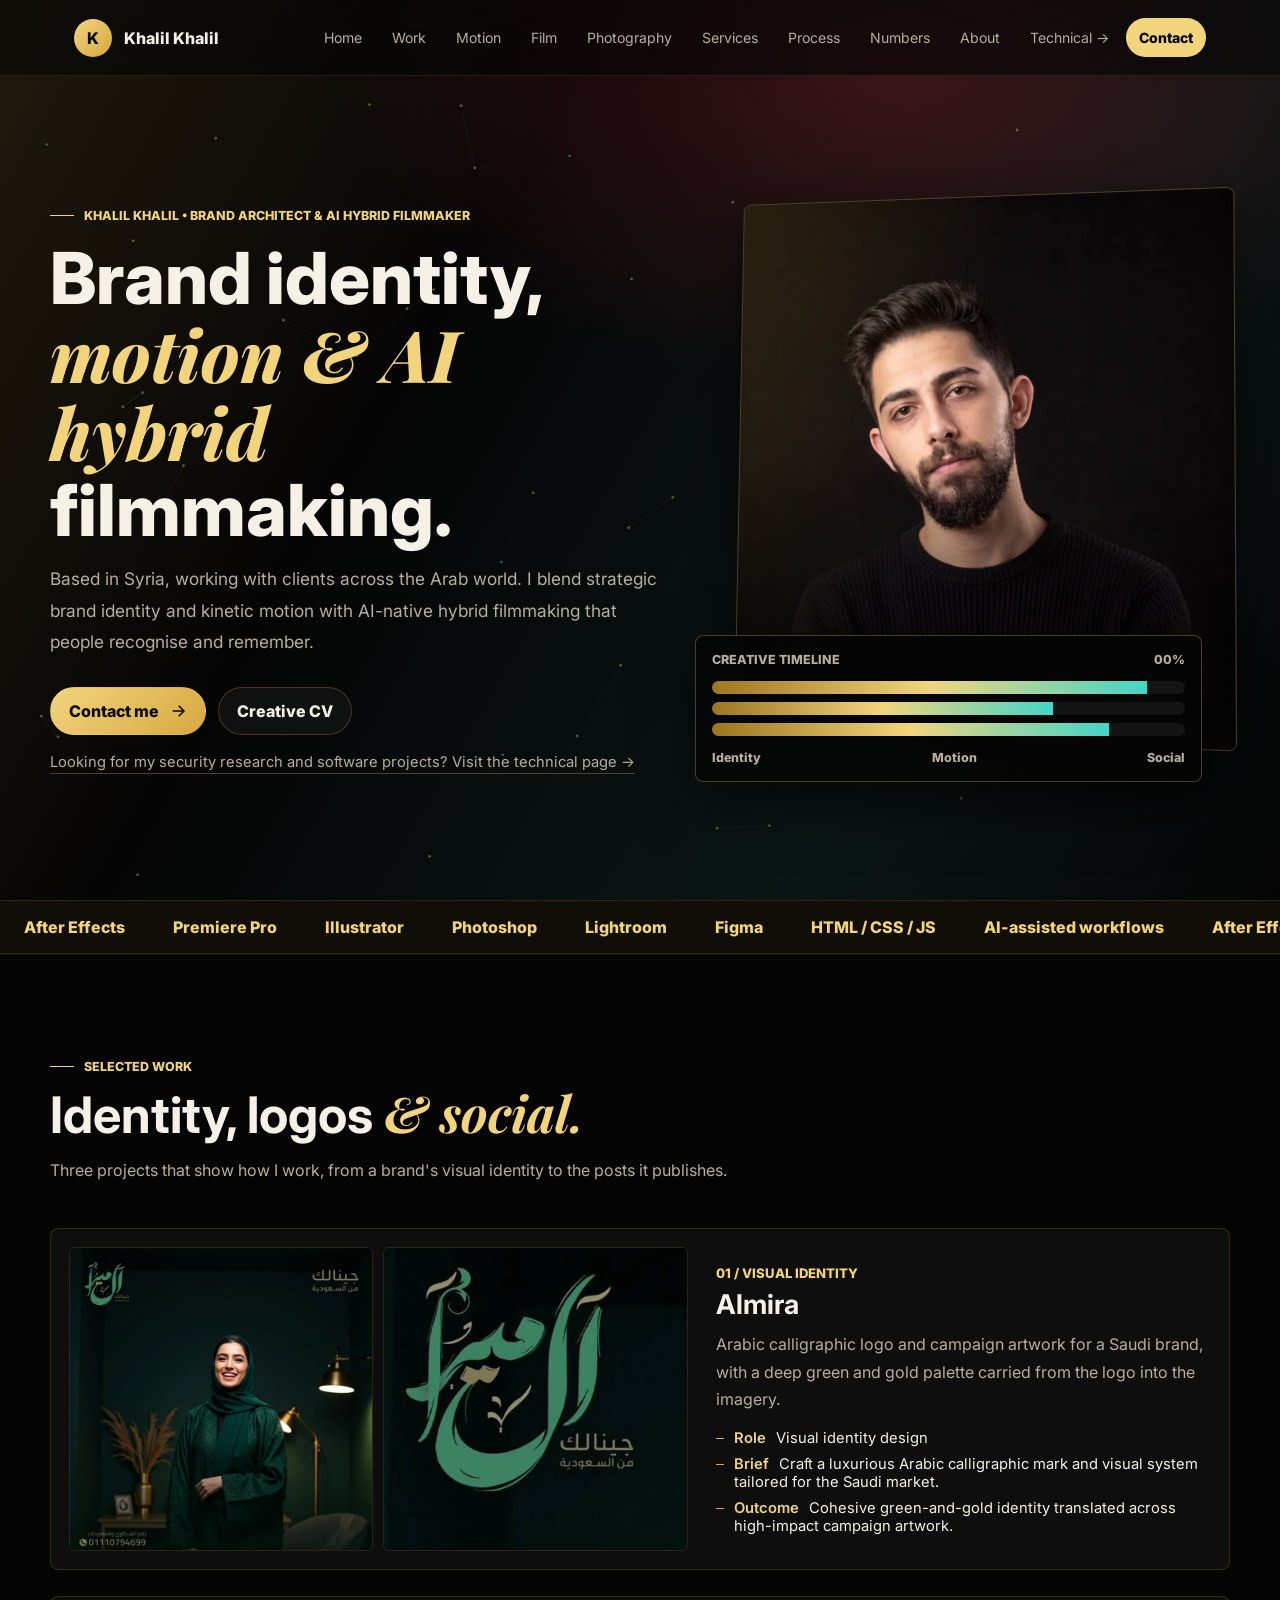
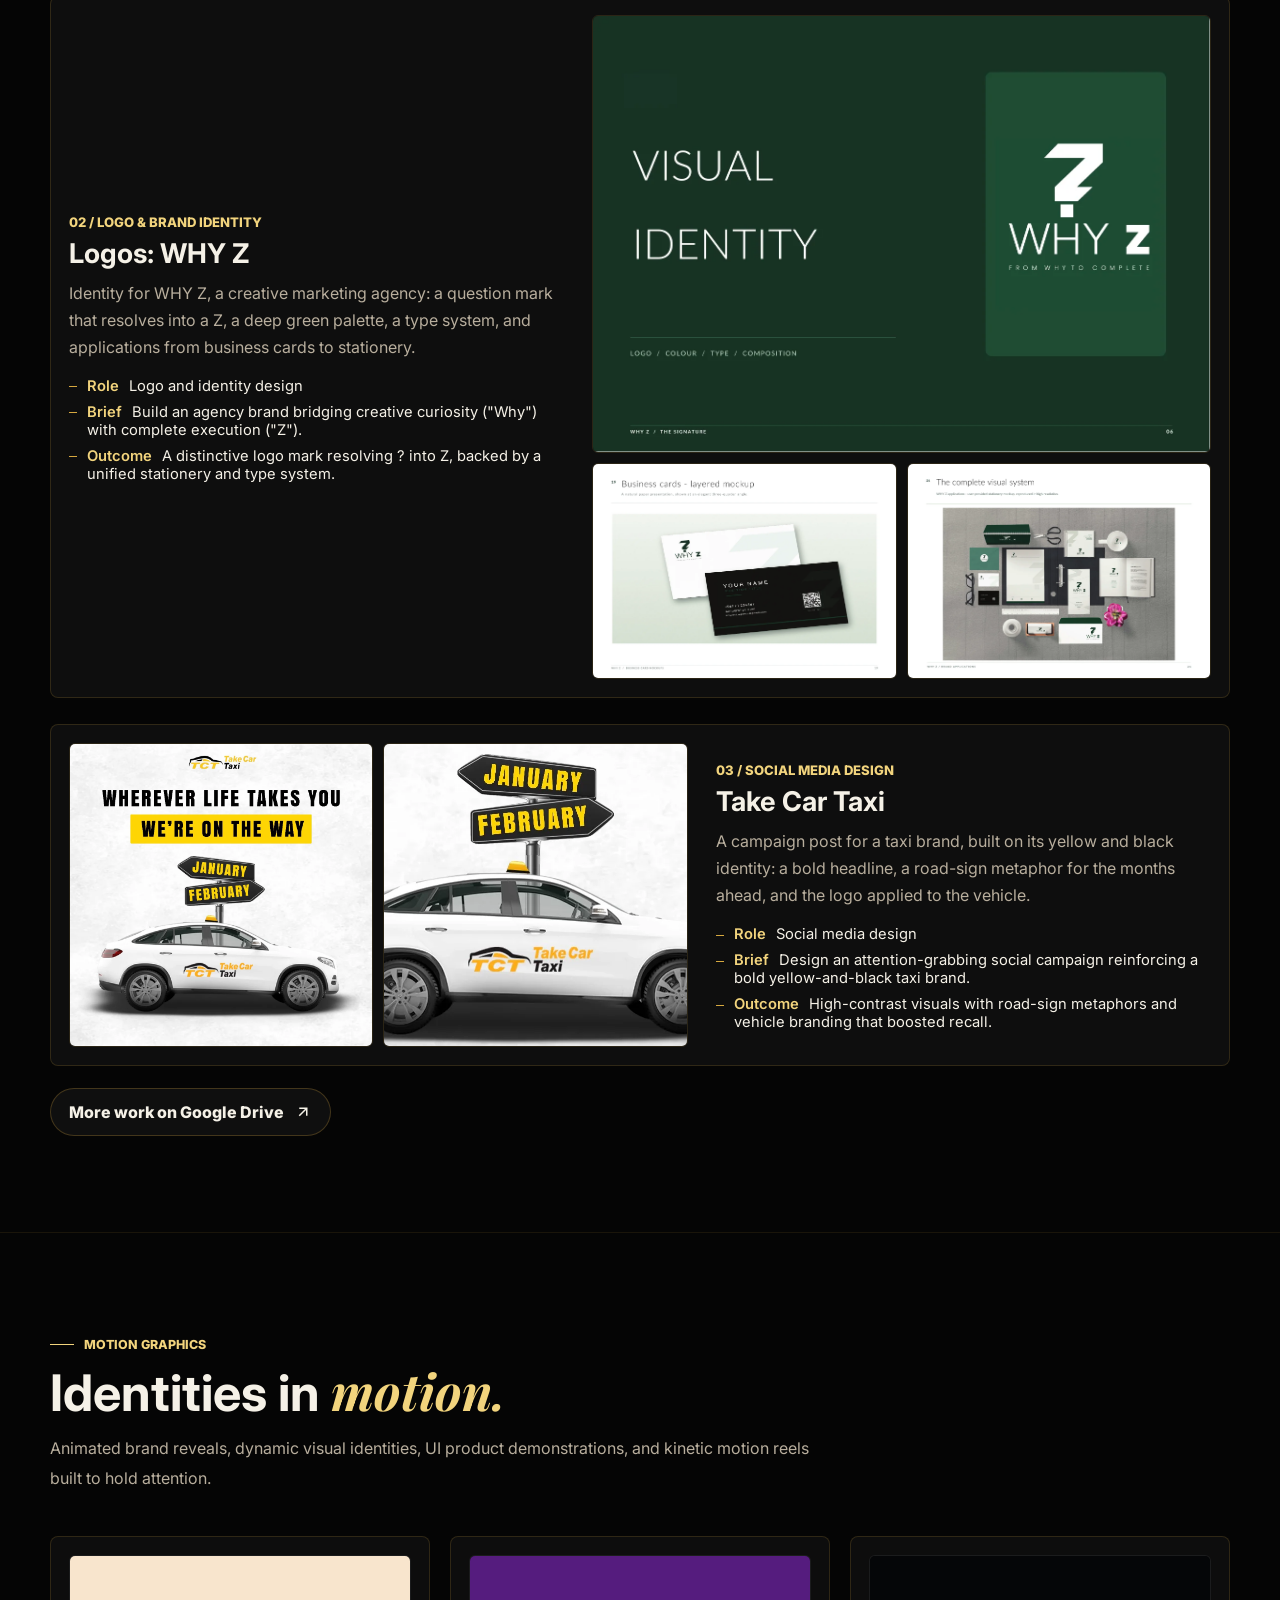
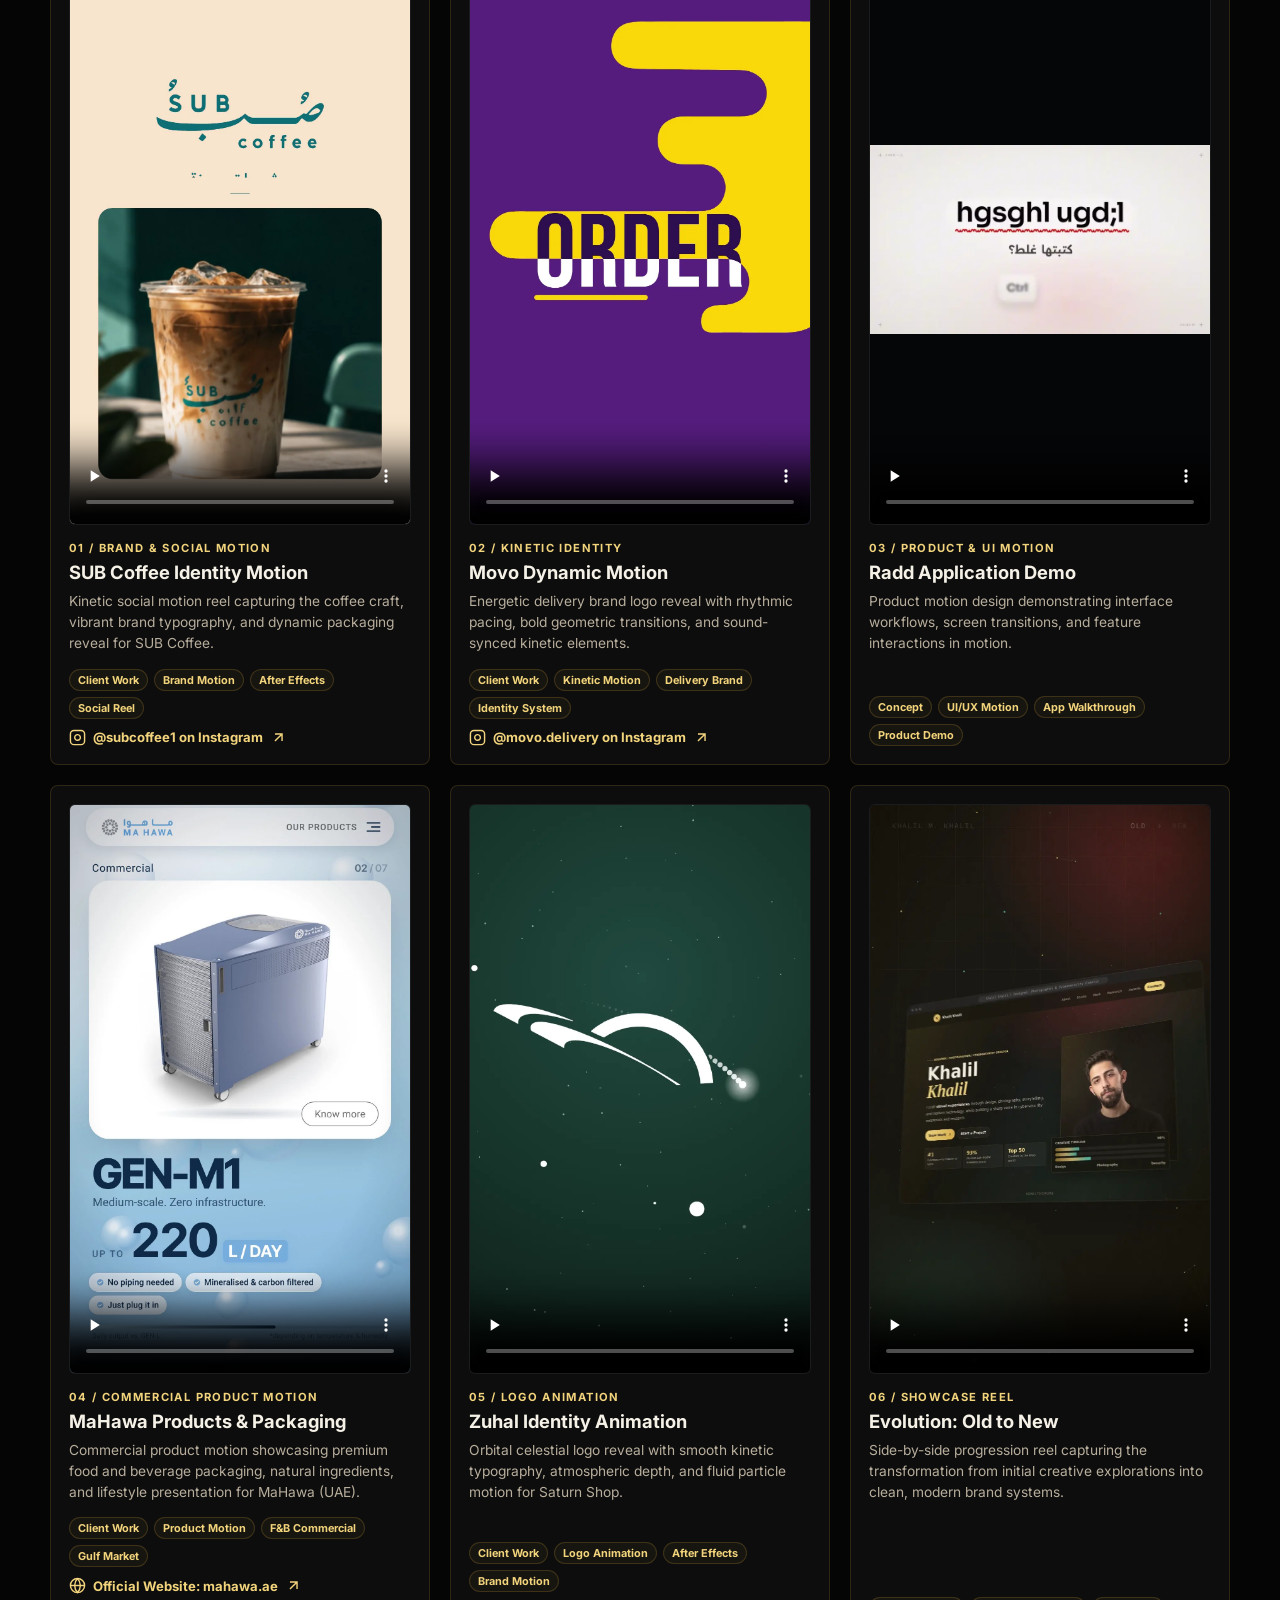
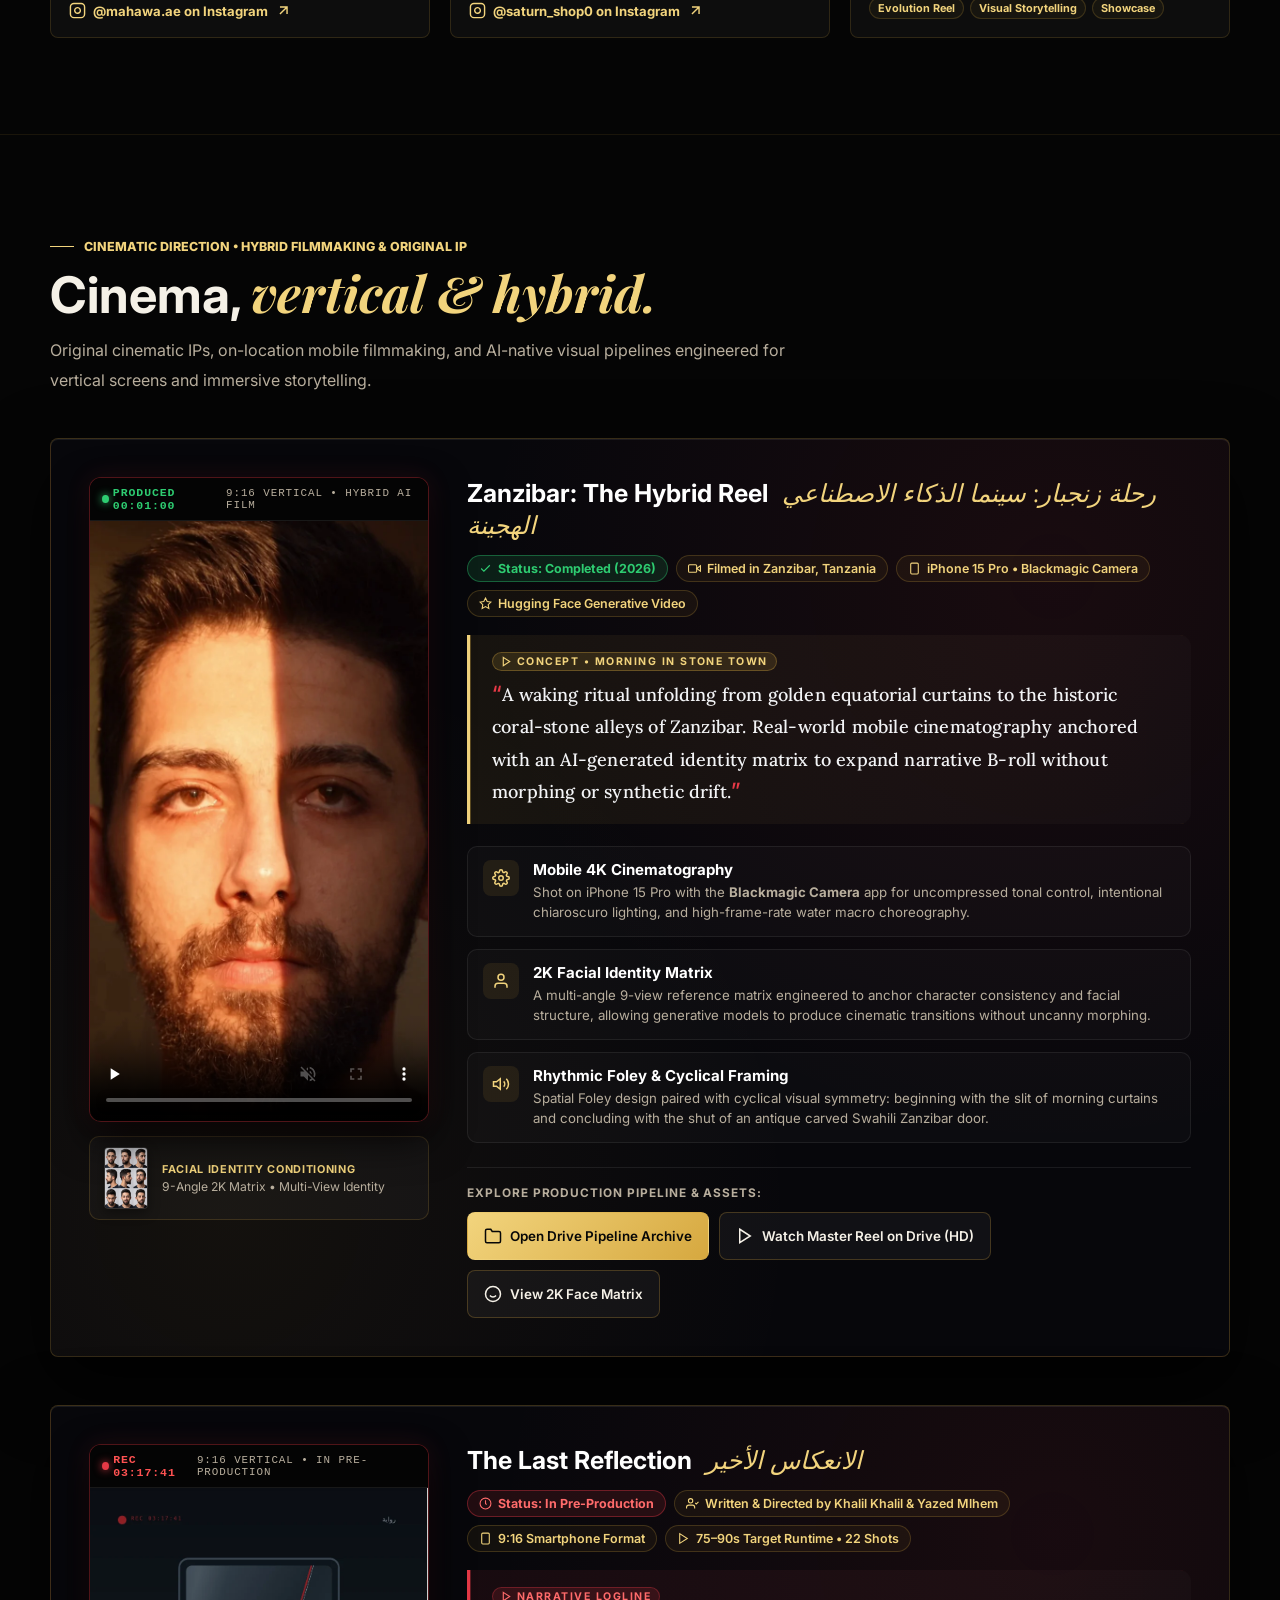
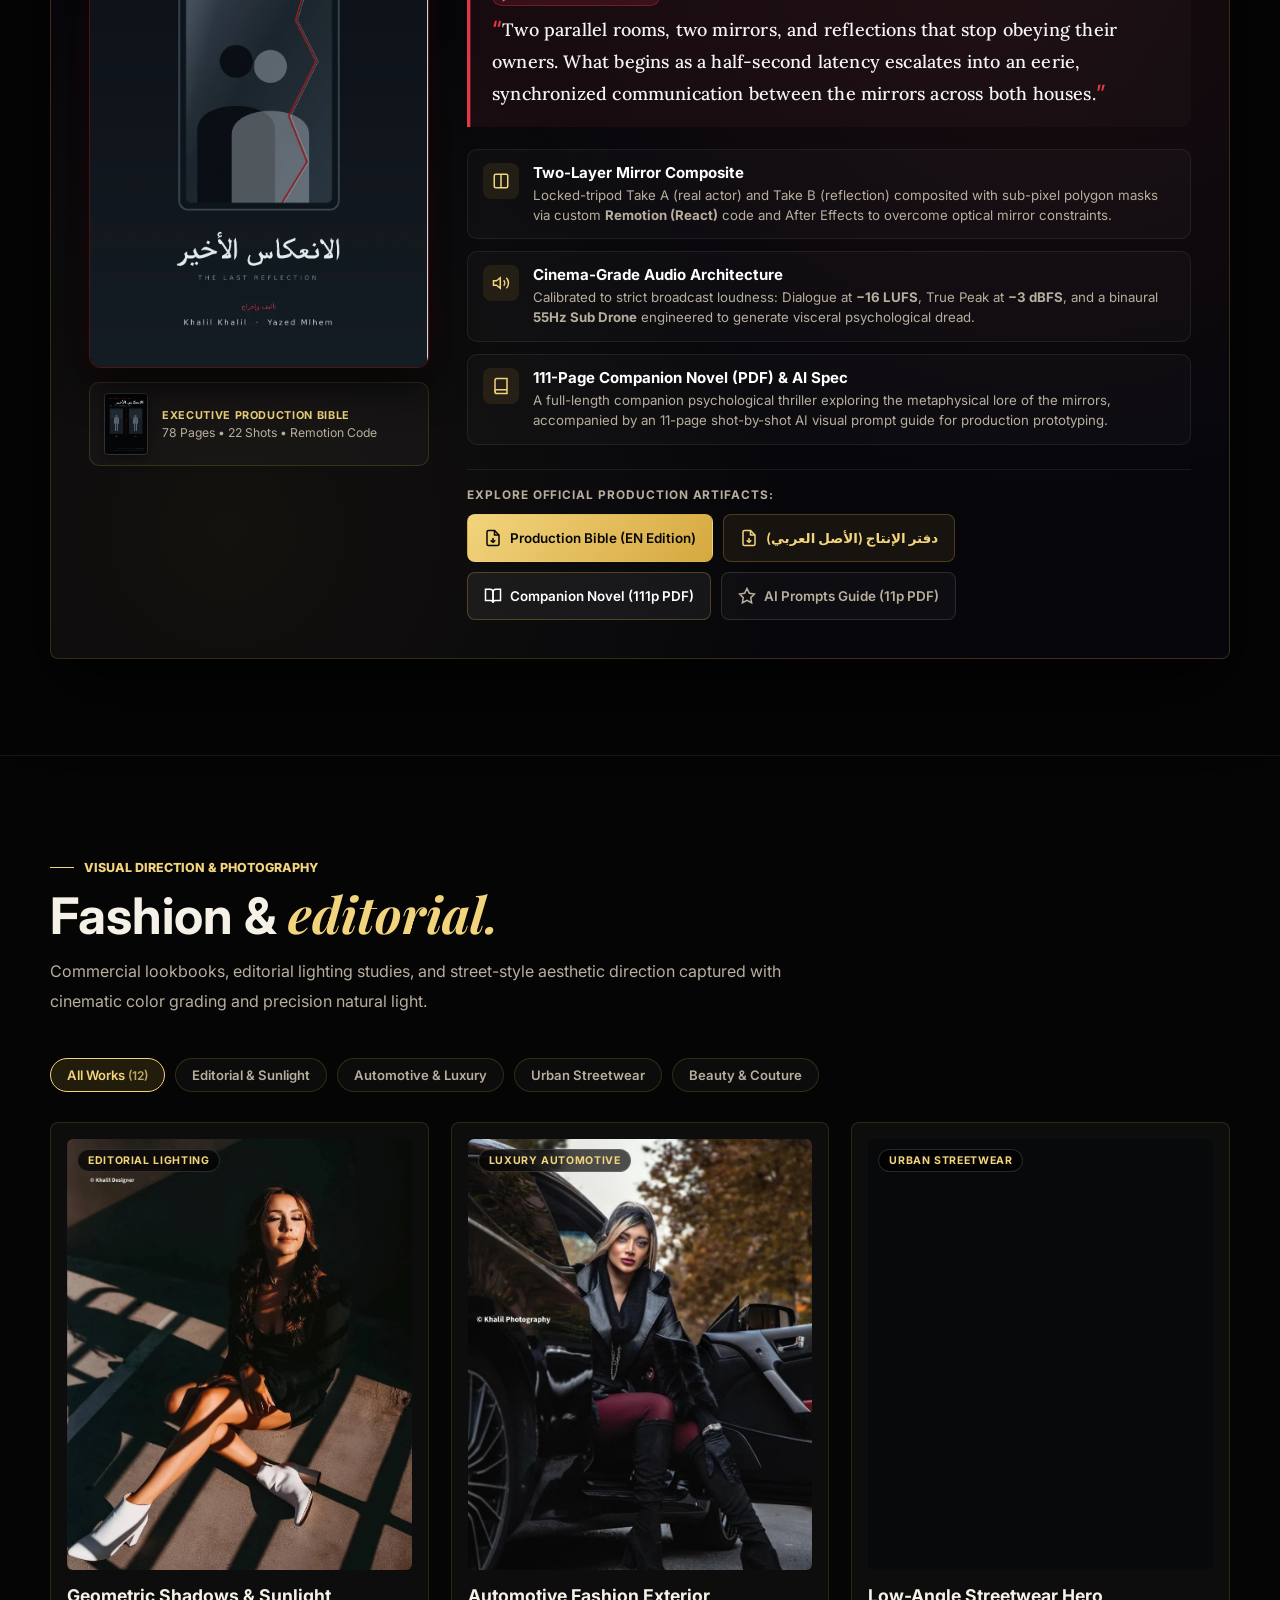
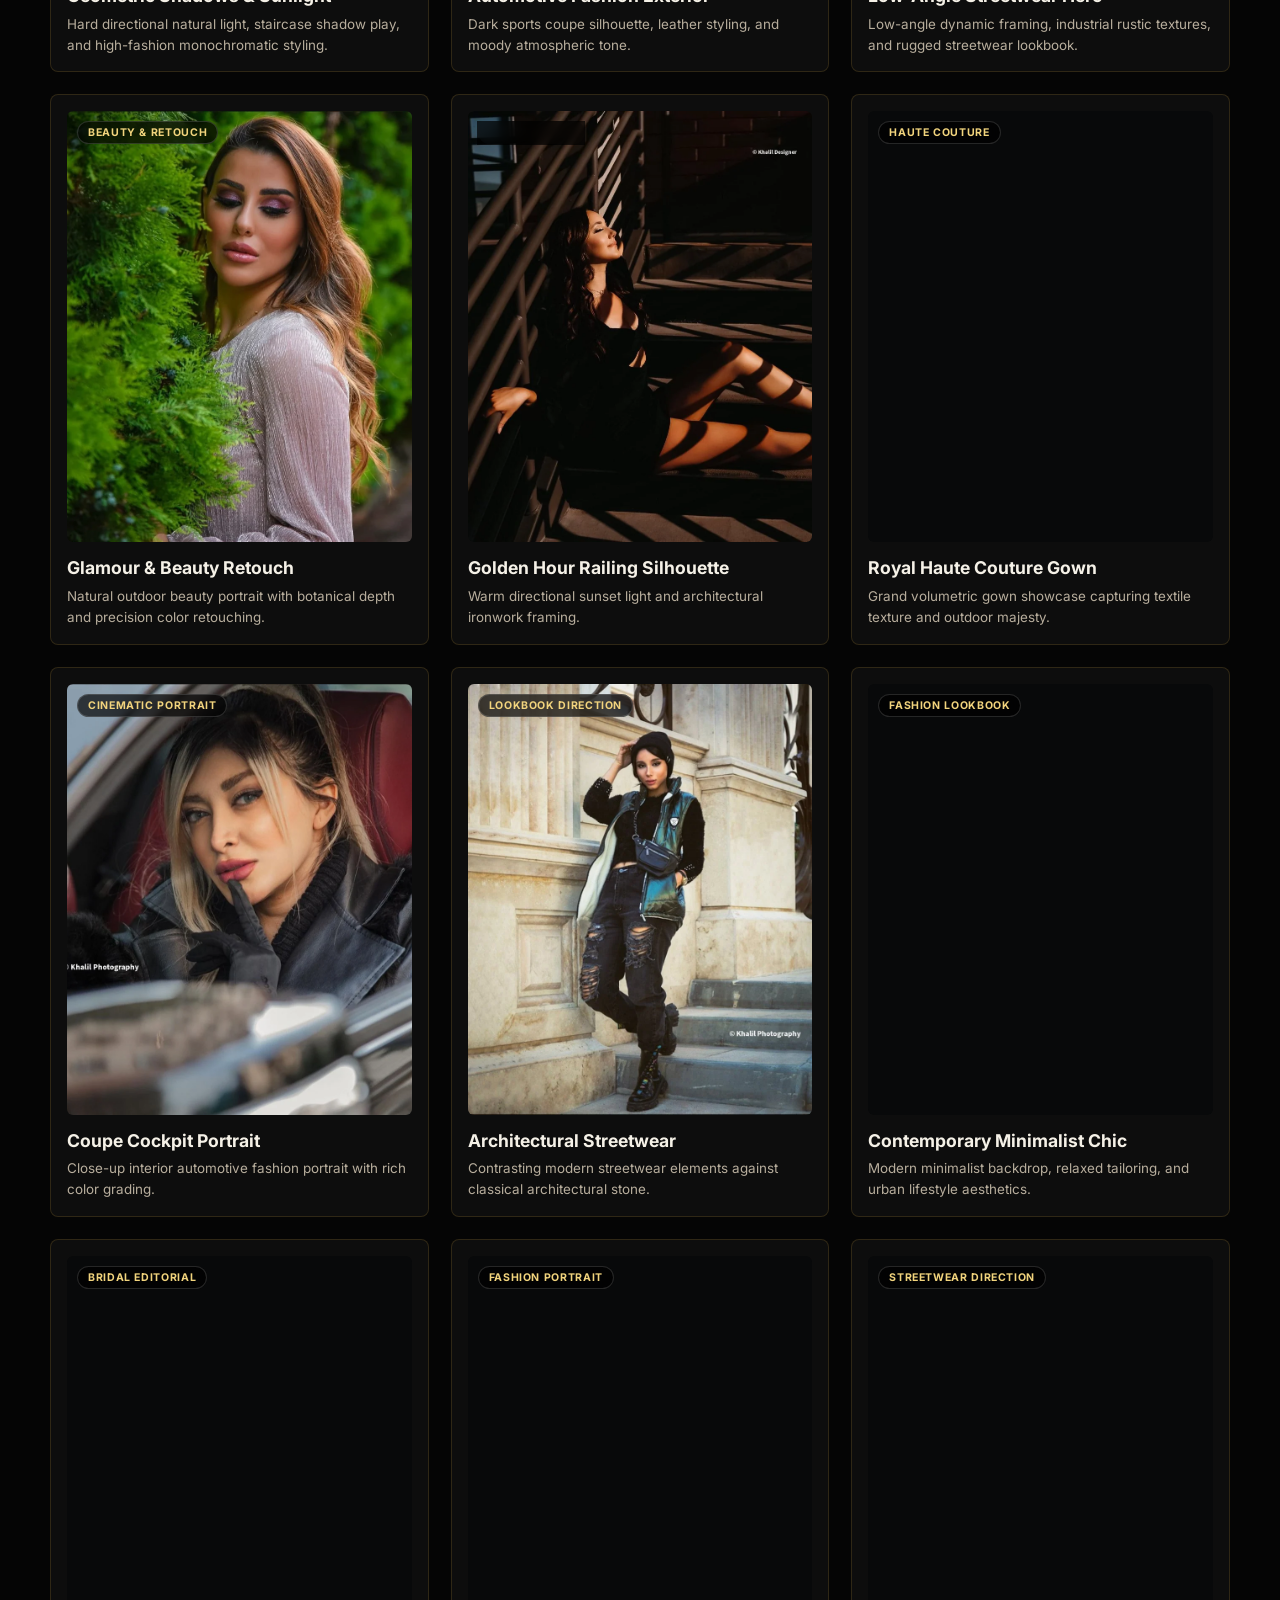
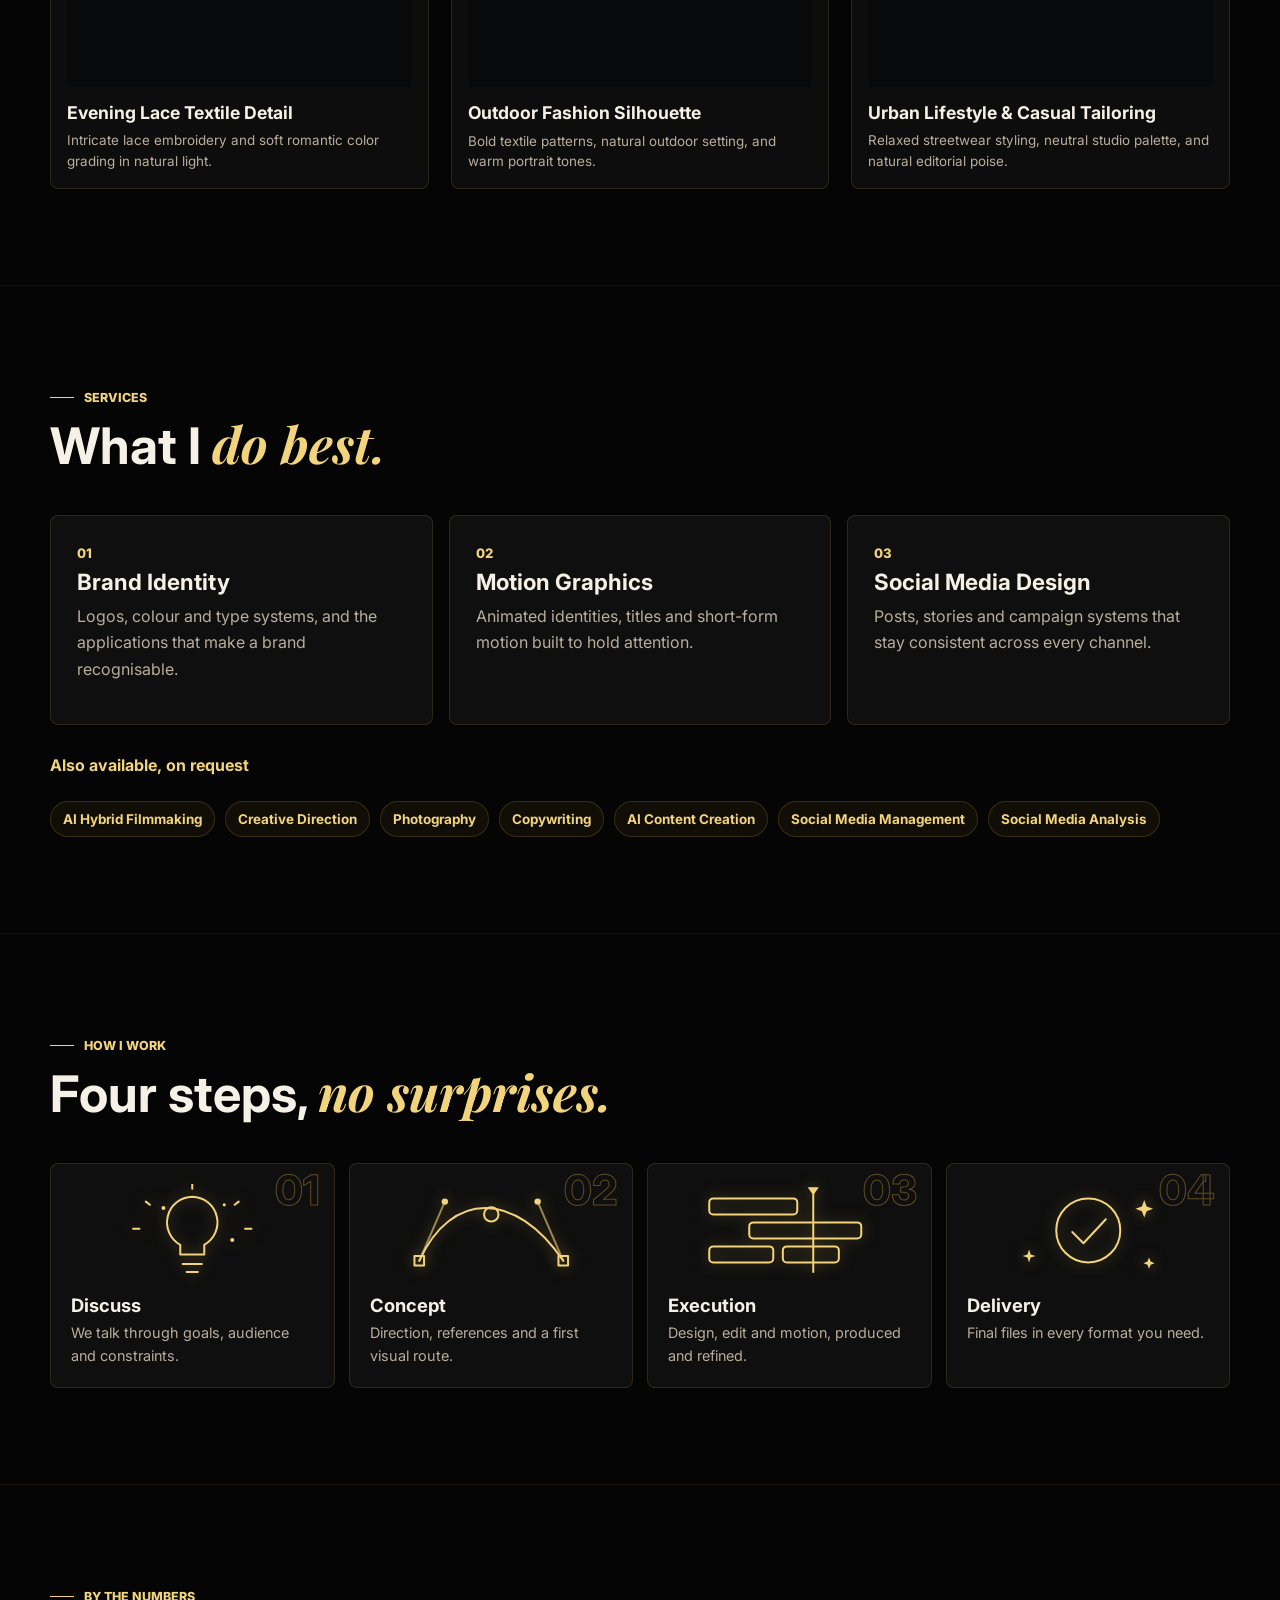
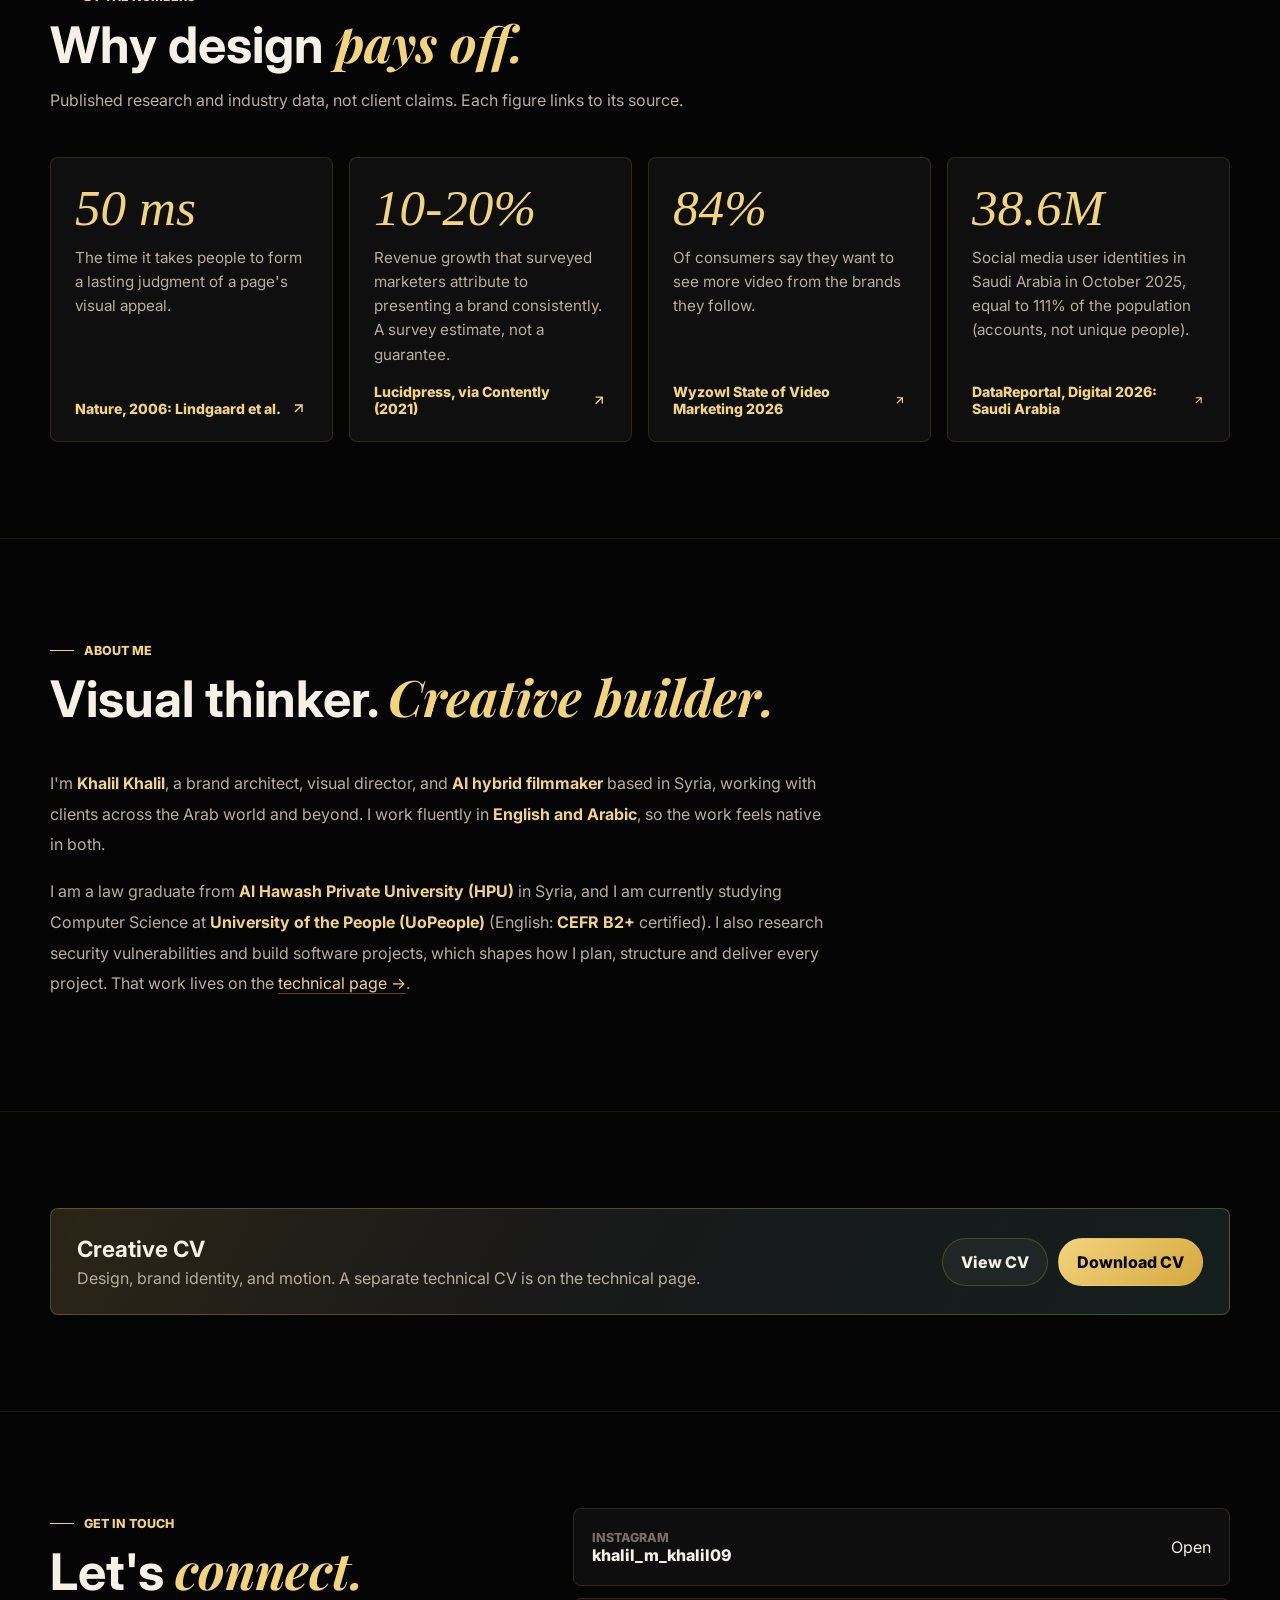
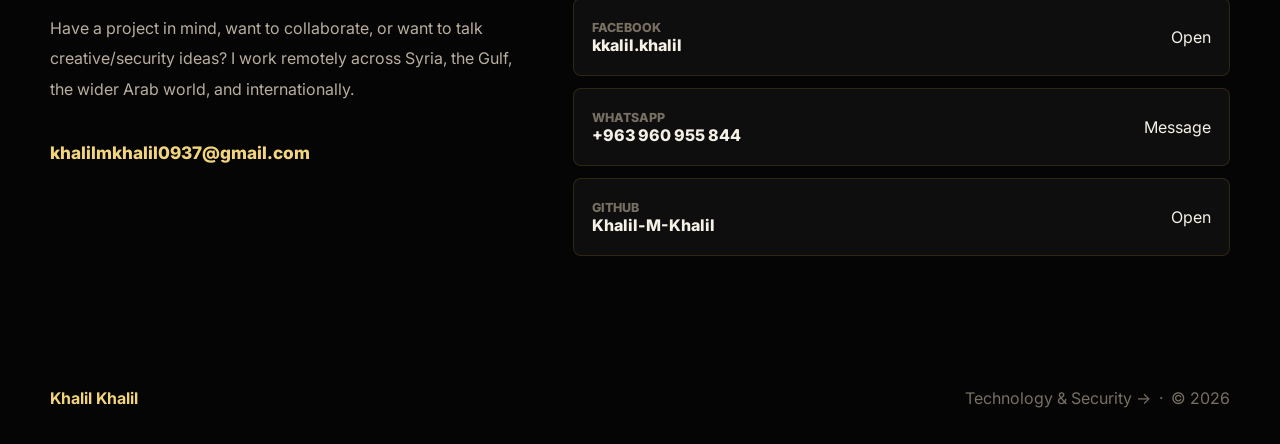
==== design.html @ 50ccfec9 "feat: certify English CEFR B2+ in CVs and portfolio site" ====
<!DOCTYPE html>

<html lang="en">

<head>

<meta charset="UTF-8">

<meta name="viewport" content="width=device-width, initial-scale=1.0">

<title>Khalil Khalil | Brand Identity &amp; Motion Graphics</title>

<meta name="description" content="Brand identity design, logo systems, kinetic motion graphics, and AI-native cinematography by Khalil Khalil.">

<meta name="theme-color" content="#050505">

<link rel="preconnect" href="https://fonts.googleapis.com">

<link rel="preconnect" href="https://fonts.gstatic.com" crossorigin>

<link href="https://fonts.googleapis.com/css2?family=Inter:wght@400;500;600;700;800&family=Lora:wght@500;600&family=Playfair+Display:ital,wght@0,700;1,700&display=swap" rel="stylesheet">

<link rel="stylesheet" href="css/style.css?v=20261114a">

</head>

<body><canvas class="site-bg-canvas" id="bgCanvas" aria-hidden="true"></canvas>

<div class="cursor" id="cursor"></div>

<div class="cursor-ring" id="cursorRing"></div>

<div class="scroll-progress" id="scrollProgress"></div>



<nav class="nav"><div class="nav-inner">

    <a class="brand" href="index.html" aria-label="Khalil Khalil home"><span class="brand-mark">K</span><span>Khalil Khalil</span></a>

    <button class="menu-btn" id="menuBtn" aria-label="Open menu" aria-controls="navLinks" aria-expanded="false"><svg viewBox="0 0 24 24" width="19" height="19" fill="none" stroke="currentColor" stroke-width="2"><path d="M4 7h16M4 12h16M4 17h16"/></svg></button>

    <div class="nav-links" id="navLinks"><a href="index.html">Home</a><a href="#work">Work</a><a href="#motion">Motion</a><a href="#film">Film</a><a href="#photography">Photography</a><a href="#services">Services</a><a href="#process">Process</a><a href="#numbers">Numbers</a><a href="#about">About</a><a href="technical.html">Technical &rarr;</a><a class="nav-action" href="#contact">Contact</a></div></div></nav>

<main>

  <section class="hero" id="home"><div class="container"><div class="hero-grid"><div>

    <span class="eyebrow reveal">Khalil Khalil &bull; Brand Architect &amp; AI Hybrid Filmmaker</span>

    <h1 class="reveal">Brand identity, <span class="serif">motion &amp; AI hybrid</span> filmmaking.</h1>

    <p class="hero-copy reveal">Based in Syria, working with clients across the Arab world. I blend strategic brand identity and kinetic motion with AI-native hybrid filmmaking that people recognise and remember.</p>

    <div class="hero-actions reveal"><a class="btn btn-primary" href="#contact">Contact me <svg viewBox="0 0 24 24" fill="none" stroke="currentColor" stroke-width="2"><path d="M5 12h14M13 5l7 7-7 7"/></svg></a><a class="btn" href="assets/Khalil_Khalil_CV_Creative.pdf" target="_blank" rel="noopener">Creative CV</a></div>

    <a class="quiet reveal" href="technical.html">Looking for my security research and software projects? Visit the technical page &rarr;</a>

  </div>

  <div class="portrait-stage reveal">

          <div class="portrait-card" data-tilt>

            <img src="assets/portrait.webp" alt="Portrait of Khalil Khalil">

          </div>

          <div class="glass-console">

            <div class="console-top"><span>CREATIVE TIMELINE</span><span id="timelinePercent">00%</span></div>

            <div class="console-bars" aria-hidden="true">

              <div class="bar"><span style="--w:92%"></span></div>

              <div class="bar"><span style="--w:72%"></span></div>

              <div class="bar"><span style="--w:84%"></span></div>

            </div>

            <div class="console-bottom"><span>Identity</span><span>Motion</span><span>Social</span></div>

          </div>

        </div>

      </div>

    </div>

    <span class="scroll-cue"></span>

  </section>



  <div class="marquee" aria-hidden="true">

    <div class="marquee-track"><span>After Effects</span><span>Premiere Pro</span><span>Illustrator</span><span>Photoshop</span><span>Lightroom</span><span>Figma</span><span>HTML / CSS / JS</span><span>AI-assisted workflows</span><span>After Effects</span><span>Premiere Pro</span><span>Illustrator</span><span>Photoshop</span><span>Lightroom</span><span>Figma</span><span>HTML / CSS / JS</span><span>AI-assisted workflows</span></div>

  </div>



    <section class="section" id="work"><div class="container">

    <div class="section-head"><span class="eyebrow reveal">Selected Work</span><h2 class="reveal">Identity, logos <span class="serif">&amp; social.</span></h2><p class="section-desc reveal">Three projects that show how I work, from a brand's visual identity to the posts it publishes.</p></div>

    <div class="cases"><article class="case reveal"><div class="case-media duo"><img src="assets/almira-1.webp" alt="Almira campaign artwork with calligraphic logo" loading="lazy"><img src="assets/almira-2.webp" alt="Almira calligraphic logo detail" loading="lazy"></div><div class="case-body"><span class="card-number">01 / VISUAL IDENTITY</span><h3>Almira</h3><p>Arabic calligraphic logo and campaign artwork for a Saudi brand, with a deep green and gold palette carried from the logo into the imagery.</p><ul class="case-meta"><li><b>Role</b> Visual identity design</li><li><b>Brief</b> Craft a luxurious Arabic calligraphic mark and visual system tailored for the Saudi market.</li><li><b>Outcome</b> Cohesive green-and-gold identity translated across high-impact campaign artwork.</li></ul></div></article><article class="case reveal"><div class="case-media trio"><img src="assets/whyz-1.webp" alt="WHY Z logo on deep green" loading="lazy"><img src="assets/whyz-2.webp" alt="WHY Z business cards mockup" loading="lazy"><img src="assets/whyz-3.webp" alt="WHY Z stationery mockup" loading="lazy"></div><div class="case-body"><span class="card-number">02 / LOGO &amp; BRAND IDENTITY</span><h3>Logos: WHY Z</h3><p>Identity for WHY Z, a creative marketing agency: a question mark that resolves into a Z, a deep green palette, a type system, and applications from business cards to stationery.</p><ul class="case-meta"><li><b>Role</b> Logo and identity design</li><li><b>Brief</b> Build an agency brand bridging creative curiosity ("Why") with complete execution ("Z").</li><li><b>Outcome</b> A distinctive logo mark resolving ? into Z, backed by a unified stationery and type system.</li></ul></div></article><article class="case reveal"><div class="case-media duo"><img src="assets/tct-1.webp" alt="Take Car Taxi social media post" loading="lazy"><img src="assets/tct-2.webp" alt="Take Car Taxi vehicle and signpost detail" loading="lazy"></div><div class="case-body"><span class="card-number">03 / SOCIAL MEDIA DESIGN</span><h3>Take Car Taxi</h3><p>A campaign post for a taxi brand, built on its yellow and black identity: a bold headline, a road-sign metaphor for the months ahead, and the logo applied to the vehicle.</p><ul class="case-meta"><li><b>Role</b> Social media design</li><li><b>Brief</b> Design an attention-grabbing social campaign reinforcing a bold yellow-and-black taxi brand.</li><li><b>Outcome</b> High-contrast visuals with road-sign metaphors and vehicle branding that boosted recall.</li></ul></div></article></div>

    <div style="margin-top:22px"><a class="btn" href="https://drive.google.com/drive/folders/1rTo1E-fPrPY6pIhvT161_SrQnGuniPov?usp=sharing" target="_blank" rel="noopener">More work on Google Drive <svg viewBox="0 0 24 24" fill="none" stroke="currentColor" stroke-width="2"><path d="M7 17 17 7M7 7h10v10"/></svg></a></div>

  </div></section>

  <section class="section" id="motion"><div class="container">

    <div class="section-head"><span class="eyebrow reveal">Motion Graphics</span><h2 class="reveal">Identities in <span class="serif">motion.</span></h2><p class="section-desc reveal">Animated brand reveals, dynamic visual identities, UI product demonstrations, and kinetic motion reels built to hold attention.</p></div>

    <div class="motion-grid">

      <article class="motion-card reveal">

        <div class="motion-media">

          <video controls muted preload="none" playsinline poster="assets/motion/poster-sub-coffee.webp">

            <source src="assets/motion/motion-sub-coffee.mp4" type="video/mp4">

            Your browser does not support the video tag.

          </video>

        </div>

        <div class="motion-body">

          <span class="card-number">01 / BRAND &amp; SOCIAL MOTION</span>

          <h3>SUB Coffee Identity Motion</h3>

          <p>Kinetic social motion reel capturing the coffee craft, vibrant brand typography, and dynamic packaging reveal for SUB Coffee.</p>

          <div class="motion-tags"><span class="tag">Client Work</span><span class="tag">Brand Motion</span><span class="tag">After Effects</span><span class="tag">Social Reel</span></div>

          <a class="card-link" href="https://www.instagram.com/subcoffee1/" target="_blank" rel="noopener"><svg viewBox="0 0 24 24" fill="none" stroke="currentColor" stroke-width="2" aria-hidden="true"><rect width="20" height="20" x="2" y="2" rx="5" ry="5"/><path d="M16 11.37A4 4 0 1 1 12.63 8 4 4 0 0 1 16 11.37z"/><line x1="17.5" x2="17.51" y1="6.5" y2="6.5"/></svg> @subcoffee1 on Instagram <svg viewBox="0 0 24 24" fill="none" stroke="currentColor" stroke-width="2" aria-hidden="true"><path d="M7 17 17 7M7 7h10v10"/></svg></a>

        </div>

      </article>



      <article class="motion-card reveal">

        <div class="motion-media">

          <video controls muted preload="none" playsinline poster="assets/motion/poster-movo.webp">

            <source src="assets/motion/motion-movo.mp4" type="video/mp4">

            Your browser does not support the video tag.

          </video>

        </div>

        <div class="motion-body">

          <span class="card-number">02 / KINETIC IDENTITY</span>

          <h3>Movo Dynamic Motion</h3>

          <p>Energetic delivery brand logo reveal with rhythmic pacing, bold geometric transitions, and sound-synced kinetic elements.</p>

          <div class="motion-tags"><span class="tag">Client Work</span><span class="tag">Kinetic Motion</span><span class="tag">Delivery Brand</span><span class="tag">Identity System</span></div>

          <a class="card-link" href="https://www.instagram.com/movo.delivery/" target="_blank" rel="noopener"><svg viewBox="0 0 24 24" fill="none" stroke="currentColor" stroke-width="2" aria-hidden="true"><rect width="20" height="20" x="2" y="2" rx="5" ry="5"/><path d="M16 11.37A4 4 0 1 1 12.63 8 4 4 0 0 1 16 11.37z"/><line x1="17.5" x2="17.51" y1="6.5" y2="6.5"/></svg> @movo.delivery on Instagram <svg viewBox="0 0 24 24" fill="none" stroke="currentColor" stroke-width="2" aria-hidden="true"><path d="M7 17 17 7M7 7h10v10"/></svg></a>

        </div>

      </article>



      <article class="motion-card landscape reveal">

        <div class="motion-media">

          <video controls muted preload="none" playsinline poster="assets/motion/poster-radd.webp">

            <source src="assets/motion/motion-radd.mp4" type="video/mp4">

            Your browser does not support the video tag.

          </video>

        </div>

        <div class="motion-body">

          <span class="card-number">03 / PRODUCT &amp; UI MOTION</span>

          <h3>Radd Application Demo</h3>

          <p>Product motion design demonstrating interface workflows, screen transitions, and feature interactions in motion.</p>

          <div class="motion-tags"><span class="tag">Concept</span><span class="tag">UI/UX Motion</span><span class="tag">App Walkthrough</span><span class="tag">Product Demo</span></div>

        </div>

      </article>



      <article class="motion-card reveal">

        <div class="motion-media">

          <video controls muted preload="none" playsinline poster="assets/motion/poster-mahawa.webp">

            <source src="assets/motion/motion-mahawa.mp4" type="video/mp4">

            Your browser does not support the video tag.

          </video>

        </div>

        <div class="motion-body">

          <span class="card-number">04 / COMMERCIAL PRODUCT MOTION</span>

          <h3>MaHawa Products &amp; Packaging</h3>

          <p>Commercial product motion showcasing premium food and beverage packaging, natural ingredients, and lifestyle presentation for MaHawa (UAE).</p>

          <div class="motion-tags"><span class="tag">Client Work</span><span class="tag">Product Motion</span><span class="tag">F&amp;B Commercial</span><span class="tag">Gulf Market</span></div>

          <div class="motion-links">

            <a class="card-link" href="https://mahawa.ae/" target="_blank" rel="noopener"><svg viewBox="0 0 24 24" fill="none" stroke="currentColor" stroke-width="2" aria-hidden="true"><circle cx="12" cy="12" r="10"/><path d="M12 2a14.5 14.5 0 0 0 0 20 14.5 14.5 0 0 0 0-20"/><path d="M2 12h20"/></svg> Official Website: mahawa.ae <svg viewBox="0 0 24 24" fill="none" stroke="currentColor" stroke-width="2" aria-hidden="true"><path d="M7 17 17 7M7 7h10v10"/></svg></a>

            <a class="card-link" href="https://www.instagram.com/mahawa.ae/" target="_blank" rel="noopener"><svg viewBox="0 0 24 24" fill="none" stroke="currentColor" stroke-width="2" aria-hidden="true"><rect width="20" height="20" x="2" y="2" rx="5" ry="5"/><path d="M16 11.37A4 4 0 1 1 12.63 8 4 4 0 0 1 16 11.37z"/><line x1="17.5" x2="17.51" y1="6.5" y2="6.5"/></svg> @mahawa.ae on Instagram <svg viewBox="0 0 24 24" fill="none" stroke="currentColor" stroke-width="2" aria-hidden="true"><path d="M7 17 17 7M7 7h10v10"/></svg></a>

          </div>

        </div>

      </article>



      <article class="motion-card reveal">

        <div class="motion-media">

          <video controls muted preload="none" playsinline poster="assets/motion/poster-zuhal.webp">

            <source src="assets/motion/motion-zuhal.mp4" type="video/mp4">

            Your browser does not support the video tag.

          </video>

        </div>

        <div class="motion-body">

          <span class="card-number">05 / LOGO ANIMATION</span>

          <h3>Zuhal Identity Animation</h3>

          <p>Orbital celestial logo reveal with smooth kinetic typography, atmospheric depth, and fluid particle motion for Saturn Shop.</p>

          <div class="motion-tags"><span class="tag">Client Work</span><span class="tag">Logo Animation</span><span class="tag">After Effects</span><span class="tag">Brand Motion</span></div>

          <a class="card-link" href="https://www.instagram.com/saturn_shop0/" target="_blank" rel="noopener"><svg viewBox="0 0 24 24" fill="none" stroke="currentColor" stroke-width="2" aria-hidden="true"><rect width="20" height="20" x="2" y="2" rx="5" ry="5"/><path d="M16 11.37A4 4 0 1 1 12.63 8 4 4 0 0 1 16 11.37z"/><line x1="17.5" x2="17.51" y1="6.5" y2="6.5"/></svg> @saturn_shop0 on Instagram <svg viewBox="0 0 24 24" fill="none" stroke="currentColor" stroke-width="2" aria-hidden="true"><path d="M7 17 17 7M7 7h10v10"/></svg></a>

        </div>

      </article>



      <article class="motion-card reveal">

        <div class="motion-media">

          <video controls muted preload="none" playsinline poster="assets/motion/poster-portfolio-evolution.webp">

            <source src="assets/motion/motion-portfolio-evolution.mp4" type="video/mp4">

            Your browser does not support the video tag.

          </video>

        </div>

        <div class="motion-body">

          <span class="card-number">06 / SHOWCASE REEL</span>

          <h3>Evolution: Old to New</h3>

          <p>Side-by-side progression reel capturing the transformation from initial creative explorations into clean, modern brand systems.</p>

          <div class="motion-tags"><span class="tag">Evolution Reel</span><span class="tag">Visual Storytelling</span><span class="tag">Showcase</span></div>

        </div>

      </article></div>

  </div></section>



  <!-- CINEMATIC SPOTLIGHT: HYBRID FILM & ORIGINAL IP -->

  <section class="section film-section" id="film">

    <div class="container">

      <div class="section-head reveal">

        <span class="eyebrow">Cinematic Direction &bull; Hybrid Filmmaking &amp; Original IP</span>

        <h2>Cinema, <span class="serif">vertical &amp; hybrid.</span></h2>

        <p class="section-desc">Original cinematic IPs, on-location mobile filmmaking, and AI-native visual pipelines engineered for vertical screens and immersive storytelling.</p>

      </div>



      <!-- SPOTLIGHT 1: ZANZIBAR HYBRID AI REEL -->

      <div class="film-card film-card-produced reveal" id="zanzibar-reel">

        <div class="film-grid">

          <!-- Left: Video Player & Pipeline Artifacts -->

          <div class="film-media-col">

            <div class="film-poster-card film-video-card" data-tilt>

              <div class="film-rec-bar">

                <span class="film-rec-dot film-rec-dot-live" aria-hidden="true"></span>

                <span class="film-rec-label film-rec-label-live">PRODUCED 00:01:00</span>

                <span class="film-format-tag">9:16 VERTICAL &bull; HYBRID AI FILM</span>

              </div>

              <div class="film-video-wrapper">

                <video controls muted preload="none" playsinline poster="assets/film/poster-zanzibar-reel.webp">

                  <source src="assets/film/zanzibar-reel.mp4" type="video/mp4">

                  Your browser does not support the video tag.

                </video>

              </div>

            </div>



            <a class="film-book-preview film-matrix-preview" href="assets/film/zanzibar-face-matrix.webp" target="_blank" rel="noopener">

              <div class="film-book-thumb">

                <img src="assets/film/zanzibar-face-matrix.webp" alt="Facial Identity Matrix 9-Angle 2K Conditioning" loading="lazy">

              </div>

              <div class="film-book-meta">

                <span class="film-book-badge">FACIAL IDENTITY CONDITIONING</span>

                <span class="film-book-stats">9-Angle 2K Matrix &bull; Multi-View Identity</span>

              </div>

            </a>

          </div>



          <!-- Right: Narrative, Creative Pillars & Production Pipeline -->

          <div class="film-content-col">

            <h3 class="film-item-title">Zanzibar: The Hybrid Reel <span class="serif">رحلة زنجبار: سينما الذكاء الاصطناعي الهجينة</span></h3>

            <div class="film-meta-tags">

              <span class="film-tag film-tag-completed"><svg viewBox="0 0 24 24" width="13" height="13" fill="none" stroke="currentColor" stroke-width="2"><polyline points="20 6 9 17 4 12"/></svg> Status: Completed (2026)</span>

              <span class="film-tag"><svg viewBox="0 0 24 24" width="13" height="13" fill="none" stroke="currentColor" stroke-width="2"><path d="M23 7l-7 5 7 5V7z"/><rect x="1" y="5" width="15" height="14" rx="2" ry="2"/></svg> Filmed in Zanzibar, Tanzania</span>

              <span class="film-tag"><svg viewBox="0 0 24 24" width="13" height="13" fill="none" stroke="currentColor" stroke-width="2"><rect x="5" y="2" width="14" height="20" rx="2" ry="2"/><line x1="12" y1="18" x2="12.01" y2="18"/></svg> iPhone 15 Pro &bull; Blackmagic Camera</span>

              <span class="film-tag"><svg viewBox="0 0 24 24" width="13" height="13" fill="none" stroke="currentColor" stroke-width="2"><polygon points="12 2 15.09 8.26 22 9.27 17 14.14 18.18 21.02 12 17.77 5.82 21.02 7 14.14 2 9.27 8.91 8.26 12 2"/></svg> Hugging Face Generative Video</span>

            </div>



            <blockquote class="film-logline film-logline-gold">

              <span class="film-logline-tag film-logline-tag-gold"><svg viewBox="0 0 24 24" width="11" height="11" fill="none" stroke="currentColor" stroke-width="2.5"><polygon points="5 3 19 12 5 21 5 3"/></svg> Concept &bull; Morning in Stone Town</span>

              <p class="film-logline-text"><span class="film-quote-mark">&ldquo;</span>A waking ritual unfolding from golden equatorial curtains to the historic coral-stone alleys of Zanzibar. Real-world mobile cinematography anchored with an AI-generated identity matrix to expand narrative B-roll without morphing or synthetic drift.<span class="film-quote-mark">&rdquo;</span></p>

            </blockquote>



            <div class="film-pillars-grid">

              <div class="film-pillar-card">

                <div class="film-pillar-icon" aria-hidden="true">

                  <svg viewBox="0 0 24 24" width="18" height="18" fill="none" stroke="currentColor" stroke-width="2"><circle cx="12" cy="12" r="3"/><path d="M19.4 15a1.65 1.65 0 0 0 .33 1.82l.06.06a2 2 0 0 1 0 2.83 2 2 0 0 1-2.83 0l-.06-.06a1.65 1.65 0 0 0-1.82-.33 1.65 1.65 0 0 0-1 1.51V21a2 2 0 0 1-2 2 2 2 0 0 1-2-2v-.09A1.65 1.65 0 0 0 9 19.4a1.65 1.65 0 0 0-1.82.33l-.06.06a2 2 0 0 1-2.83 0 2 2 0 0 1 0-2.83l.06-.06a1.65 1.65 0 0 0 .33-1.82 1.65 1.65 0 0 0-1.51-1H3a2 2 0 0 1-2-2 2 2 0 0 1 2-2h.09A1.65 1.65 0 0 0 4.6 9a1.65 1.65 0 0 0-.33-1.82l-.06-.06a2 2 0 0 1 0-2.83 2 2 0 0 1 2.83 0l.06.06a1.65 1.65 0 0 0 1.82.33H9a1.65 1.65 0 0 0 1-1.51V3a2 2 0 0 1 2-2 2 2 0 0 1 2 2v.09a1.65 1.65 0 0 0 1 1.51 1.65 1.65 0 0 0 1.82-.33l.06-.06a2 2 0 0 1 2.83 0 2 2 0 0 1 0 2.83l-.06.06a1.65 1.65 0 0 0-.33 1.82V9a1.65 1.65 0 0 0 1.51 1H21a2 2 0 0 1 2 2 2 2 0 0 1-2 2h-.09a1.65 1.65 0 0 0-1.51 1z"/></svg>

                </div>

                <div class="film-pillar-body">

                  <h4>Mobile 4K Cinematography</h4>

                  <p>Shot on iPhone 15 Pro with the <strong>Blackmagic Camera</strong> app for uncompressed tonal control, intentional chiaroscuro lighting, and high-frame-rate water macro choreography.</p>

                </div>

              </div>



              <div class="film-pillar-card">

                <div class="film-pillar-icon" aria-hidden="true">

                  <svg viewBox="0 0 24 24" width="18" height="18" fill="none" stroke="currentColor" stroke-width="2"><path d="M20 21v-2a4 4 0 0 0-4-4H8a4 4 0 0 0-4 4v2"/><circle cx="12" cy="7" r="4"/></svg>

                </div>

                <div class="film-pillar-body">

                  <h4>2K Facial Identity Matrix</h4>

                  <p>A multi-angle 9-view reference matrix engineered to anchor character consistency and facial structure, allowing generative models to produce cinematic transitions without uncanny morphing.</p>

                </div>

              </div>



              <div class="film-pillar-card">

                <div class="film-pillar-icon" aria-hidden="true">

                  <svg viewBox="0 0 24 24" width="18" height="18" fill="none" stroke="currentColor" stroke-width="2"><polygon points="11 5 6 9 2 9 2 15 6 15 11 19 11 5"/><path d="M19.07 4.93a10 10 0 0 1 0 14.14M15.54 8.46a5 5 0 0 1 0 7.07"/></svg>

                </div>

                <div class="film-pillar-body">

                  <h4>Rhythmic Foley &amp; Cyclical Framing</h4>

                  <p>Spatial Foley design paired with cyclical visual symmetry: beginning with the slit of morning curtains and concluding with the shut of an antique carved Swahili Zanzibar door.</p>

                </div>

              </div>

            </div>



            <!-- Downloadable / Cloud Artifacts CTAs -->

            <div class="film-actions-panel">

              <span class="film-actions-heading">Explore Production Pipeline &amp; Assets:</span>

              <div class="film-actions-group">

                <a class="btn btn-primary film-btn-doc" href="https://drive.google.com/drive/folders/1iZqTKa-MxsCA1ScsWD-Tozpyn4nk1YFB?usp=sharing" target="_blank" rel="noopener">

                  <svg viewBox="0 0 24 24" width="16" height="16" fill="none" stroke="currentColor" stroke-width="2"><path d="M22 19a2 2 0 0 1-2 2H4a2 2 0 0 1-2-2V5a2 2 0 0 1 2-2h5l2 3h9a2 2 0 0 1 2 2z"/></svg>

                  <span>Open Drive Pipeline Archive</span>

                </a>

                <a class="btn film-btn-doc" href="https://drive.google.com/file/d/1xMuQfchLKXAWQX1-9eHdlbdVGhzWGhHy/view?usp=drivesdk" target="_blank" rel="noopener">

                  <svg viewBox="0 0 24 24" width="16" height="16" fill="none" stroke="currentColor" stroke-width="2"><polygon points="5 3 19 12 5 21 5 3"/></svg>

                  <span>Watch Master Reel on Drive (HD)</span>

                </a>

                <a class="btn film-btn-doc" href="assets/film/zanzibar-face-matrix.webp" target="_blank" rel="noopener">

                  <svg viewBox="0 0 24 24" width="16" height="16" fill="none" stroke="currentColor" stroke-width="2"><circle cx="12" cy="12" r="10"/><path d="M8 14s1.5 2 4 2 4-2 4-2"/><line x1="9" y1="9" x2="9.01" y2="9"/><line x1="15" y1="9" x2="15.01" y2="9"/></svg>

                  <span>View 2K Face Matrix</span>

                </a>

              </div>

            </div>

          </div>

        </div>

      </div>



      <!-- SPOTLIGHT 2: THE LAST REFLECTION -->

      <div class="film-card reveal">

        <div class="film-grid">

          <!-- Left: Poster Visual & Media Previews -->

          <div class="film-media-col">

            <div class="film-poster-card" data-tilt>

              <div class="film-rec-bar">

                <span class="film-rec-dot" aria-hidden="true"></span>

                <span class="film-rec-label">REC 03:17:41</span>

                <span class="film-format-tag">9:16 VERTICAL &bull; IN PRE-PRODUCTION</span>

              </div>

              <img src="assets/film/poster-the-last-reflection.webp" alt="The Last Reflection / الانعكاس الأخير official short film poster" class="film-poster-img" loading="lazy">

              <div class="film-poster-glare" aria-hidden="true"></div>

            </div>



            <div class="film-book-preview">

              <div class="film-book-thumb">

                <img src="assets/film/production-book-cover.webp" alt="The Last Reflection Production Book Cover" loading="lazy">

              </div>

              <div class="film-book-meta">

                <span class="film-book-badge">EXECUTIVE PRODUCTION BIBLE</span>

                <span class="film-book-stats">78 Pages &bull; 22 Shots &bull; Remotion Code</span>

              </div>

            </div>

          </div>



          <!-- Right: Narrative, Creative Pillars & Document Downloads -->

          <div class="film-content-col">

            <h3 class="film-item-title">The Last Reflection <span class="serif">الانعكاس الأخير</span></h3>

            <div class="film-meta-tags">

              <span class="film-tag film-tag-status"><svg viewBox="0 0 24 24" width="13" height="13" fill="none" stroke="currentColor" stroke-width="2"><circle cx="12" cy="12" r="10"/><polyline points="12 6 12 12 14 14"/></svg> Status: In Pre-Production</span>

              <span class="film-tag"><svg viewBox="0 0 24 24" width="13" height="13" fill="none" stroke="currentColor" stroke-width="2"><path d="M16 21v-2a4 4 0 0 0-4-4H5a4 4 0 0 0-4 4v2"/><circle cx="8.5" cy="7" r="4"/><polyline points="17 11 19 13 23 9"/></svg> Written &amp; Directed by Khalil Khalil &amp; Yazed Mlhem</span>

              <span class="film-tag"><svg viewBox="0 0 24 24" width="13" height="13" fill="none" stroke="currentColor" stroke-width="2"><rect x="5" y="2" width="14" height="20" rx="2" ry="2"/><line x1="12" y1="18" x2="12.01" y2="18"/></svg> 9:16 Smartphone Format</span>

              <span class="film-tag"><svg viewBox="0 0 24 24" width="13" height="13" fill="none" stroke="currentColor" stroke-width="2"><polygon points="5 3 19 12 5 21 5 3"/></svg> 75&ndash;90s Target Runtime &bull; 22 Shots</span>

            </div>



            <blockquote class="film-logline">

              <span class="film-logline-tag"><svg viewBox="0 0 24 24" width="11" height="11" fill="none" stroke="currentColor" stroke-width="2.5"><polygon points="5 3 19 12 5 21 5 3"/></svg> Narrative Logline</span>

              <p class="film-logline-text"><span class="film-quote-mark">&ldquo;</span>Two parallel rooms, two mirrors, and reflections that stop obeying their owners. What begins as a half-second latency escalates into an eerie, synchronized communication between the mirrors across both houses.<span class="film-quote-mark">&rdquo;</span></p>

            </blockquote>



            <div class="film-pillars-grid">

              <div class="film-pillar-card">

                <div class="film-pillar-icon" aria-hidden="true">

                  <svg viewBox="0 0 24 24" width="18" height="18" fill="none" stroke="currentColor" stroke-width="2"><rect x="3" y="3" width="18" height="18" rx="2"/><line x1="12" y1="3" x2="12" y2="21"/></svg>

                </div>

                <div class="film-pillar-body">

                  <h4>Two-Layer Mirror Composite</h4>

                  <p>Locked-tripod Take A (real actor) and Take B (reflection) composited with sub-pixel polygon masks via custom <strong>Remotion (React)</strong> code and After Effects to overcome optical mirror constraints.</p>

                </div>

              </div>



              <div class="film-pillar-card">

                <div class="film-pillar-icon" aria-hidden="true">

                  <svg viewBox="0 0 24 24" width="18" height="18" fill="none" stroke="currentColor" stroke-width="2"><polygon points="11 5 6 9 2 9 2 15 6 15 11 19 11 5"/><path d="M19.07 4.93a10 10 0 0 1 0 14.14M15.54 8.46a5 5 0 0 1 0 7.07"/></svg>

                </div>

                <div class="film-pillar-body">

                  <h4>Cinema-Grade Audio Architecture</h4>

                  <p>Calibrated to strict broadcast loudness: Dialogue at <strong>&minus;16 LUFS</strong>, True Peak at <strong>&minus;3 dBFS</strong>, and a binaural <strong>55Hz Sub Drone</strong> engineered to generate visceral psychological dread.</p>

                </div>

              </div>



              <div class="film-pillar-card">

                <div class="film-pillar-icon" aria-hidden="true">

                  <svg viewBox="0 0 24 24" width="18" height="18" fill="none" stroke="currentColor" stroke-width="2"><path d="M4 19.5A2.5 2.5 0 0 1 6.5 17H20"/><path d="M6.5 2H20v20H6.5A2.5 2.5 0 0 1 4 19.5v-15A2.5 2.5 0 0 1 6.5 2z"/></svg>

                </div>

                <div class="film-pillar-body">

                  <h4>111-Page Companion Novel (PDF) &amp; AI Spec</h4>

                  <p>A full-length companion psychological thriller exploring the metaphysical lore of the mirrors, accompanied by an 11-page shot-by-shot AI visual prompt guide for production prototyping.</p>

                </div>

              </div>

            </div>



            <!-- Downloadable Artifacts CTAs -->

            <div class="film-actions-panel">

              <span class="film-actions-heading">Explore Official Production Artifacts:</span>

              <div class="film-actions-group">

                <a class="btn btn-primary film-btn-doc" href="assets/documents/The_Last_Reflection_Production_Book_EN.pdf" target="_blank" rel="noopener">

                  <svg viewBox="0 0 24 24" width="16" height="16" fill="none" stroke="currentColor" stroke-width="2"><path d="M14 2H6a2 2 0 0 0-2 2v16a2 2 0 0 0 2 2h12a2 2 0 0 0 2-2V8z"/><polyline points="14 2 14 8 20 8"/><line x1="12" y1="18" x2="12" y2="12"/><line x1="9" y1="15" x2="12" y2="18"/><line x1="15" y1="15" x2="12" y2="18"/></svg>

                  <span>Production Bible (EN Edition)</span>

                </a>

                <a class="btn film-btn-doc film-btn-ar" href="assets/documents/The_Last_Reflection_Production_Book.pdf" target="_blank" rel="noopener">

                  <svg viewBox="0 0 24 24" width="16" height="16" fill="none" stroke="currentColor" stroke-width="2"><path d="M14 2H6a2 2 0 0 0-2 2v16a2 2 0 0 0 2 2h12a2 2 0 0 0 2-2V8z"/><polyline points="14 2 14 8 20 8"/><line x1="12" y1="18" x2="12" y2="12"/><line x1="9" y1="15" x2="12" y2="18"/><line x1="15" y1="15" x2="12" y2="18"/></svg>

                  <span>دفتر الإنتاج (الأصل العربي)</span>

                </a>

                <a class="btn film-btn-doc film-btn-novel" href="assets/documents/The_Last_Reflection_Novel.pdf" target="_blank" rel="noopener">

                  <svg viewBox="0 0 24 24" width="16" height="16" fill="none" stroke="currentColor" stroke-width="2"><path d="M2 3h6a4 4 0 0 1 4 4v14a3 3 0 0 0-3-3H2z"/><path d="M22 3h-6a4 4 0 0 0-4 4v14a3 3 0 0 1 3-3h7z"/></svg>

                  <span>Companion Novel (111p PDF)</span>

                </a>

                <a class="btn film-btn-doc film-btn-prompts" href="assets/documents/The_Last_Reflection_AI_Prompts.pdf" target="_blank" rel="noopener">

                  <svg viewBox="0 0 24 24" width="16" height="16" fill="none" stroke="currentColor" stroke-width="2"><polygon points="12 2 15.09 8.26 22 9.27 17 14.14 18.18 21.02 12 17.77 5.82 21.02 7 14.14 2 9.27 8.91 8.26 12 2"/></svg>

                  <span>AI Prompts Guide (11p PDF)</span>

                </a>

              </div>

            </div>

          </div>

        </div>

      </div>

    </div>

  </section>





  <section class="section" id="photography">

    <div class="container">

      <div class="section-head">

        <span class="eyebrow reveal">Visual Direction &amp; Photography</span>

        <h2 class="reveal">Fashion &amp; <span class="serif">editorial.</span></h2>

        <p class="section-desc reveal">Commercial lookbooks, editorial lighting studies, and street-style aesthetic direction captured with cinematic color grading and precision natural light.</p>

      </div>



      <div class="photo-filters reveal" role="tablist" aria-label="Photography categories">

        <button class="photo-filter-btn active" data-filter="all" role="tab" aria-selected="true">All Works <span>(12)</span></button>

        <button class="photo-filter-btn" data-filter="editorial" role="tab" aria-selected="false">Editorial &amp; Sunlight</button>

        <button class="photo-filter-btn" data-filter="luxury" role="tab" aria-selected="false">Automotive &amp; Luxury</button>

        <button class="photo-filter-btn" data-filter="streetwear" role="tab" aria-selected="false">Urban Streetwear</button>

        <button class="photo-filter-btn" data-filter="beauty-couture" role="tab" aria-selected="false">Beauty &amp; Couture</button>

      </div>



      <div class="photo-grid" id="photoGallery">

        <article class="photo-card reveal" data-category="editorial">

          <div class="photo-card-media">

            <img src="assets/photography/editorial-sunlight-geometry.webp" alt="Geometric Shadows &amp; Sunlight" loading="lazy" decoding="async">

            <span class="photo-card-badge">Editorial Lighting</span>

            <span class="photo-card-expand"><svg viewBox="0 0 24 24" width="13" height="13" fill="none" stroke="currentColor" stroke-width="2"><path d="M15 3h6v6M9 21H3v-6M21 3l-7 7M3 21l7-7"/></svg> View</span>

          </div>

          <div class="photo-card-body">

            <h3>Geometric Shadows &amp; Sunlight</h3>

            <p>Hard directional natural light, staircase shadow play, and high-fashion monochromatic styling.</p>

          </div>

        </article>



        <article class="photo-card reveal" data-category="luxury">

          <div class="photo-card-media">

            <img src="assets/photography/luxury-automotive-exterior.webp" alt="Automotive Fashion Exterior" loading="lazy" decoding="async">

            <span class="photo-card-badge">Luxury Automotive</span>

            <span class="photo-card-expand"><svg viewBox="0 0 24 24" width="13" height="13" fill="none" stroke="currentColor" stroke-width="2"><path d="M15 3h6v6M9 21H3v-6M21 3l-7 7M3 21l7-7"/></svg> View</span>

          </div>

          <div class="photo-card-body">

            <h3>Automotive Fashion Exterior</h3>

            <p>Dark sports coupe silhouette, leather styling, and moody atmospheric tone.</p>

          </div>

        </article>



        <article class="photo-card reveal" data-category="streetwear">

          <div class="photo-card-media">

            <img src="assets/photography/urban-streetwear-hero.webp" alt="Low-Angle Streetwear Hero" loading="lazy" decoding="async">

            <span class="photo-card-badge">Urban Streetwear</span>

            <span class="photo-card-expand"><svg viewBox="0 0 24 24" width="13" height="13" fill="none" stroke="currentColor" stroke-width="2"><path d="M15 3h6v6M9 21H3v-6M21 3l-7 7M3 21l7-7"/></svg> View</span>

          </div>

          <div class="photo-card-body">

            <h3>Low-Angle Streetwear Hero</h3>

            <p>Low-angle dynamic framing, industrial rustic textures, and rugged streetwear lookbook.</p>

          </div>

        </article>



        <article class="photo-card reveal" data-category="beauty-couture">

          <div class="photo-card-media">

            <img src="assets/photography/beauty-cosmetics-glamour.webp" alt="Glamour &amp; Beauty Retouch" loading="lazy" decoding="async">

            <span class="photo-card-badge">Beauty &amp; Retouch</span>

            <span class="photo-card-expand"><svg viewBox="0 0 24 24" width="13" height="13" fill="none" stroke="currentColor" stroke-width="2"><path d="M15 3h6v6M9 21H3v-6M21 3l-7 7M3 21l7-7"/></svg> View</span>

          </div>

          <div class="photo-card-body">

            <h3>Glamour &amp; Beauty Retouch</h3>

            <p>Natural outdoor beauty portrait with botanical depth and precision color retouching.</p>

          </div>

        </article>



        <article class="photo-card reveal" data-category="editorial">

          <div class="photo-card-media">

            <img src="assets/photography/editorial-sunlight-profile.webp" alt="Golden Hour Railing Silhouette" loading="lazy" decoding="async">

            <span class="photo-card-badge">Golden Hour</span>

            <span class="photo-card-expand"><svg viewBox="0 0 24 24" width="13" height="13" fill="none" stroke="currentColor" stroke-width="2"><path d="M15 3h6v6M9 21H3v-6M21 3l-7 7M3 21l7-7"/></svg> View</span>

          </div>

          <div class="photo-card-body">

            <h3>Golden Hour Railing Silhouette</h3>

            <p>Warm directional sunset light and architectural ironwork framing.</p>

          </div>

        </article>



        <article class="photo-card reveal" data-category="beauty-couture">

          <div class="photo-card-media">

            <img src="assets/photography/haute-couture-bridal-gown.webp" alt="Royal Haute Couture Gown" loading="lazy" decoding="async">

            <span class="photo-card-badge">Haute Couture</span>

            <span class="photo-card-expand"><svg viewBox="0 0 24 24" width="13" height="13" fill="none" stroke="currentColor" stroke-width="2"><path d="M15 3h6v6M9 21H3v-6M21 3l-7 7M3 21l7-7"/></svg> View</span>

          </div>

          <div class="photo-card-body">

            <h3>Royal Haute Couture Gown</h3>

            <p>Grand volumetric gown showcase capturing textile texture and outdoor majesty.</p>

          </div>

        </article>



        <article class="photo-card reveal" data-category="luxury">

          <div class="photo-card-media">

            <img src="assets/photography/luxury-automotive-interior.webp" alt="Coupe Cockpit Portrait" loading="lazy" decoding="async">

            <span class="photo-card-badge">Cinematic Portrait</span>

            <span class="photo-card-expand"><svg viewBox="0 0 24 24" width="13" height="13" fill="none" stroke="currentColor" stroke-width="2"><path d="M15 3h6v6M9 21H3v-6M21 3l-7 7M3 21l7-7"/></svg> View</span>

          </div>

          <div class="photo-card-body">

            <h3>Coupe Cockpit Portrait</h3>

            <p>Close-up interior automotive fashion portrait with rich color grading.</p>

          </div>

        </article>



        <article class="photo-card reveal" data-category="streetwear">

          <div class="photo-card-media">

            <img src="assets/photography/urban-streetwear-steps.webp" alt="Architectural Streetwear" loading="lazy" decoding="async">

            <span class="photo-card-badge">Lookbook Direction</span>

            <span class="photo-card-expand"><svg viewBox="0 0 24 24" width="13" height="13" fill="none" stroke="currentColor" stroke-width="2"><path d="M15 3h6v6M9 21H3v-6M21 3l-7 7M3 21l7-7"/></svg> View</span>

          </div>

          <div class="photo-card-body">

            <h3>Architectural Streetwear</h3>

            <p>Contrasting modern streetwear elements against classical architectural stone.</p>

          </div>

        </article>



        <article class="photo-card reveal" data-category="streetwear">

          <div class="photo-card-media">

            <img src="assets/photography/contemporary-casual-lookbook.webp" alt="Contemporary Minimalist Chic" loading="lazy" decoding="async">

            <span class="photo-card-badge">Fashion Lookbook</span>

            <span class="photo-card-expand"><svg viewBox="0 0 24 24" width="13" height="13" fill="none" stroke="currentColor" stroke-width="2"><path d="M15 3h6v6M9 21H3v-6M21 3l-7 7M3 21l7-7"/></svg> View</span>

          </div>

          <div class="photo-card-body">

            <h3>Contemporary Minimalist Chic</h3>

            <p>Modern minimalist backdrop, relaxed tailoring, and urban lifestyle aesthetics.</p>

          </div>

        </article>



        <article class="photo-card reveal" data-category="beauty-couture">
          <div class="photo-card-media">
            <img src="assets/photography/bridal-editorial-lace.webp" alt="Evening Lace Textile Detail" loading="lazy" decoding="async">
            <span class="photo-card-badge">Bridal Editorial</span>
            <span class="photo-card-expand"><svg viewBox="0 0 24 24" width="13" height="13" fill="none" stroke="currentColor" stroke-width="2"><path d="M15 3h6v6M9 21H3v-6M21 3l-7 7M3 21l7-7"/></svg> View</span>
          </div>
          <div class="photo-card-body">
            <h3>Evening Lace Textile Detail</h3>
            <p>Intricate lace embroidery and soft romantic color grading in natural light.</p>
          </div>
        </article>

        <article class="photo-card reveal" data-category="beauty-couture">
          <div class="photo-card-media">
            <img src="assets/photography/fashion-portrait-snakeskin.webp" alt="Outdoor Fashion Silhouette" loading="lazy" decoding="async">
            <span class="photo-card-badge">Fashion Portrait</span>
            <span class="photo-card-expand"><svg viewBox="0 0 24 24" width="13" height="13" fill="none" stroke="currentColor" stroke-width="2"><path d="M15 3h6v6M9 21H3v-6M21 3l-7 7M3 21l7-7"/></svg> View</span>
          </div>
          <div class="photo-card-body">
            <h3>Outdoor Fashion Silhouette</h3>
            <p>Bold textile patterns, natural outdoor setting, and warm portrait tones.</p>
          </div>
        </article>

        <article class="photo-card reveal" data-category="streetwear">
          <div class="photo-card-media">
            <img src="assets/photography/contemporary-casual-pose.webp" alt="Urban Lifestyle &amp; Casual Tailoring" loading="lazy" decoding="async">
            <span class="photo-card-badge">Streetwear Direction</span>
            <span class="photo-card-expand"><svg viewBox="0 0 24 24" width="13" height="13" fill="none" stroke="currentColor" stroke-width="2"><path d="M15 3h6v6M9 21H3v-6M21 3l-7 7M3 21l7-7"/></svg> View</span>
          </div>
          <div class="photo-card-body">
            <h3>Urban Lifestyle &amp; Casual Tailoring</h3>
            <p>Relaxed streetwear styling, neutral studio palette, and natural editorial poise.</p>
          </div>
        </article>

      </div>

    </div>

  </section>



  <section class="section" id="services"><div class="container">

    <div class="section-head"><span class="eyebrow reveal">Services</span><h2 class="reveal">What I <span class="serif">do best.</span></h2></div>

    <div class="svc-main"><article class="svc-card reveal" data-tilt><span class="card-number">01</span><h3>Brand Identity</h3><p>Logos, colour and type systems, and the applications that make a brand recognisable.</p></article><article class="svc-card reveal" data-tilt><span class="card-number">02</span><h3>Motion Graphics</h3><p>Animated identities, titles and short-form motion built to hold attention.</p></article><article class="svc-card reveal" data-tilt><span class="card-number">03</span><h3>Social Media Design</h3><p>Posts, stories and campaign systems that stay consistent across every channel.</p></article></div>

    <div class="svc-extra reveal"><h3>Also available, on request</h3><div class="tag-wall"><span class="tag">AI Hybrid Filmmaking</span><span class="tag">Creative Direction</span><span class="tag">Photography</span><span class="tag">Copywriting</span><span class="tag">AI Content Creation</span><span class="tag">Social Media Management</span><span class="tag">Social Media Analysis</span></div></div>

  </div></section>

  <section class="section" id="process"><div class="container">

    <div class="section-head"><span class="eyebrow reveal">How I Work</span><h2 class="reveal">Four steps, <span class="serif">no surprises.</span></h2></div>

    <div class="process-grid p4"><article class="step reveal"><span class="num">01</span><svg viewBox="0 0 240 120" aria-hidden="true"><path class="d" pathLength="1" d="M120 16a32 32 0 0 0-15 60v12h30V76a32 32 0 0 0-15-60z"/><path class="d" pathLength="1" d="M108 100h24M113 110h14"/><path class="d" pathLength="1" d="M120 0v6M62 22l5 4M178 22l-5 4M46 56h8M186 56h8"/><circle class="f" cx="84" cy="30" r="2.5"/><circle class="f" cx="160" cy="26" r="2"/><circle class="f" cx="170" cy="70" r="2.5"/></svg><h3>Discuss</h3><p>We talk through goals, audience and constraints.</p></article><article class="step reveal"><span class="num">02</span><svg viewBox="0 0 240 120" aria-hidden="true"><path class="d" pathLength="1" d="M30 96C70 8 150 8 210 96"/><path class="d" pathLength="1" stroke-dasharray="3 5" d="M30 96L62 22M210 96L178 22" style="stroke-dasharray:3 5;opacity:.6"/><rect class="d" pathLength="1" x="24" y="90" width="12" height="12"/><rect class="d" pathLength="1" x="204" y="90" width="12" height="12"/><circle class="f" cx="62" cy="22" r="4"/><circle class="f" cx="178" cy="22" r="4"/><circle class="d" pathLength="1" cx="120" cy="38" r="9"/></svg><h3>Concept</h3><p>Direction, references and a first visual route.</p></article><article class="step reveal"><span class="num">03</span><svg viewBox="0 0 240 120" aria-hidden="true"><rect class="d" pathLength="1" x="20" y="18" width="110" height="20" rx="5"/><rect class="d" pathLength="1" x="70" y="48" width="140" height="20" rx="5"/><rect class="d" pathLength="1" x="20" y="78" width="80" height="20" rx="5"/><rect class="d" pathLength="1" x="112" y="78" width="70" height="20" rx="5"/><path class="d" pathLength="1" d="M150 6v104"/><path class="f" d="M143 4h14l-7 10z"/></svg><h3>Execution</h3><p>Design, edit and motion, produced and refined.</p></article><article class="step reveal"><span class="num">04</span><svg viewBox="0 0 240 120" aria-hidden="true"><circle class="d" pathLength="1" cx="120" cy="58" r="40"/><path class="d" pathLength="1" d="M100 60l14 14 28-30"/><path class="f" d="M190 20l3 8 8 3-8 3-3 8-3-8-8-3 8-3zM46 82l2 6 6 2-6 2-2 6-2-6-6-2 6-2zM196 92l2 5 5 2-5 2-2 5-2-5-5-2 5-2z"/></svg><h3>Delivery</h3><p>Final files in every format you need.</p></article></div></div></section>

  <section class="section" id="numbers"><div class="container">

    <div class="section-head"><span class="eyebrow reveal">By The Numbers</span><h2 class="reveal">Why design <span class="serif">pays off.</span></h2><p class="section-desc reveal">Published research and industry data, not client claims. Each figure links to its source.</p></div>

    <div class="stat-grid"><article class="stat reveal" data-tilt><b>50 ms</b><p>The time it takes people to form a lasting judgment of a page's visual appeal.</p><a class="card-link" href="https://www.nature.com/news/2006/060109/full/news060109-13.html" target="_blank" rel="noopener">Nature, 2006: Lindgaard et al. <svg viewBox="0 0 24 24" fill="none" stroke="currentColor" stroke-width="2"><path d="M7 17 17 7M7 7h10v10"/></svg></a></article><article class="stat reveal" data-tilt><b>10-20%</b><p>Revenue growth that surveyed marketers attribute to presenting a brand consistently. A survey estimate, not a guarantee.</p><a class="card-link" href="https://contently.com/2021/11/01/rising-demand-content-marketing/" target="_blank" rel="noopener">Lucidpress, via Contently (2021) <svg viewBox="0 0 24 24" fill="none" stroke="currentColor" stroke-width="2"><path d="M7 17 17 7M7 7h10v10"/></svg></a></article><article class="stat reveal" data-tilt><b>84%</b><p>Of consumers say they want to see more video from the brands they follow.</p><a class="card-link" href="https://www.teleprompter.com/blog/video-marketing-statistics" target="_blank" rel="noopener">Wyzowl State of Video Marketing 2026 <svg viewBox="0 0 24 24" fill="none" stroke="currentColor" stroke-width="2"><path d="M7 17 17 7M7 7h10v10"/></svg></a></article><article class="stat reveal" data-tilt><b>38.6M</b><p>Social media user identities in Saudi Arabia in October 2025, equal to 111% of the population (accounts, not unique people).</p><a class="card-link" href="https://datareportal.com/reports/digital-2026-saudi-arabia" target="_blank" rel="noopener">DataReportal, Digital 2026: Saudi Arabia <svg viewBox="0 0 24 24" fill="none" stroke="currentColor" stroke-width="2"><path d="M7 17 17 7M7 7h10v10"/></svg></a></article></div></div></section>

  <section class="section" id="about"><div class="container"><div class="about-layout single"><div>

    <div class="section-head"><span class="eyebrow reveal">About Me</span><h2 class="reveal">Visual thinker. <span class="serif">Creative builder.</span></h2></div>

    <div class="about-copy reveal"><p>I'm <strong>Khalil Khalil</strong>, a brand architect, visual director, and <strong>AI hybrid filmmaker</strong> based in Syria, working with clients across the Arab world and beyond. I work fluently in <strong>English and Arabic</strong>, so the work feels native in both.</p><p>I am a law graduate from <strong>Al Hawash Private University (HPU)</strong> in Syria, and I am currently studying Computer Science at <strong>University of the People (UoPeople)</strong> (English: <strong>CEFR B2+</strong> certified). I also research security vulnerabilities and build software projects, which shapes how I plan, structure and deliver every project. That work lives on the <a class="inline-link" href="technical.html">technical page &rarr;</a>.</p></div></div></div></div></section>

  <section class="section" id="cv"><div class="container"><div class="cv-strip reveal"><div><h3>Creative CV</h3><p>Design, brand identity, and motion. A separate technical CV is on the technical page.</p></div><div class="cv-actions"><a class="btn" href="assets/Khalil_Khalil_CV_Creative.pdf" target="_blank" rel="noopener">View CV</a><a class="btn btn-primary" href="assets/Khalil_Khalil_CV_Creative.pdf" download="Khalil_Khalil_CV_Creative.pdf">Download CV</a></div></div></div></section>

<section class="section" id="contact">

    <div class="container">

      <div class="contact-layout">

        <div>

          <span class="eyebrow reveal">Get In Touch</span>

          <h2 class="reveal">Let's <span class="serif">connect.</span></h2>

          <p class="contact-lead reveal">Have a project in mind, want to collaborate, or want to talk creative/security ideas? I work remotely across Syria, the Gulf, the wider Arab world, and internationally.</p>

          <a class="email-link reveal" href="mailto:khalilmkhalil0937@gmail.com">khalilmkhalil0937@gmail.com</a>

        </div>

        <div class="contact-list">

          <a class="contact-item reveal" href="https://www.instagram.com/khalil_m_khalil09/" target="_blank" rel="noopener"><span><span class="contact-platform">Instagram</span><span class="contact-handle">khalil_m_khalil09</span></span><span>Open</span></a>

          <a class="contact-item reveal" href="https://www.facebook.com/kkalil.khalil" target="_blank" rel="noopener"><span><span class="contact-platform">Facebook</span><span class="contact-handle">kkalil.khalil</span></span><span>Open</span></a>

          <a class="contact-item reveal" href="https://wa.me/963960955844" target="_blank" rel="noopener"><span><span class="contact-platform">WhatsApp</span><span class="contact-handle">+963 960 955 844</span></span><span>Message</span></a>

          <a class="contact-item reveal" href="https://github.com/Khalil-M-Khalil" target="_blank" rel="noopener"><span><span class="contact-platform">GitHub</span><span class="contact-handle">Khalil-M-Khalil</span></span><span>Open</span></a>

        </div>

      </div>

    </div>

  </section>

  <!-- Photography Lightbox Modal -->

  <div class="photo-lightbox" id="photoLightbox" role="dialog" aria-modal="true" aria-hidden="true">

    <div class="lightbox-overlay" id="lightboxOverlay"></div>

    <div class="lightbox-content">

      <button class="lightbox-close" id="lightboxClose" aria-label="Close modal">&times;</button>

      <button class="lightbox-nav prev" id="lightboxPrev" aria-label="Previous image">&#10094;</button>

      <div class="lightbox-stage">

        <img id="lightboxImg" src="" alt="">

        <div class="lightbox-meta">

          <span class="lightbox-tag" id="lightboxTag"></span>

          <h4 id="lightboxTitle"></h4>

          <p id="lightboxDesc"></p>

        </div>

      </div>

      <button class="lightbox-nav next" id="lightboxNext" aria-label="Next image">&#10095;</button>

    </div>

  </div>

</main>

<footer><div class="container footer-inner"><b>Khalil Khalil</b><span><a href="technical.html">Technology &amp; Security &rarr;</a> &nbsp;·&nbsp; © 2026</span></div></footer>

<script src="js/main.js"></script>

</body>

</html>
---- css/style.css ----
:root {
  --black: #050505;
  --ink: #0a0a0a;
  --panel: rgba(255,255,255,0.055);
  --panel-strong: rgba(255,255,255,0.09);
  --line: rgba(240,201,109,0.2);
  --line-soft: rgba(255,255,255,0.1);
  --gold: #d6a83f;
  --gold-2: #f2d47d;
  --gold-3: #9e7520;
  --red: #7d1d25;
  --teal: #43d5c7;
  --text: #f5f1e7;
  --muted: #b8ae9d;
  --soft: #786f63;
  --radius: 8px;
  --max: 1180px;
}

* { box-sizing: border-box; }
html { scroll-behavior: smooth; }
body {
  margin: 0;
  min-height: 100vh;
  background: var(--black);
  color: var(--text);
  font-family: Inter, system-ui, -apple-system, BlinkMacSystemFont, "Segoe UI", sans-serif;
  overflow-x: hidden;
}

body::before {
  content: "";
  position: fixed;
  inset: 0;
  pointer-events: none;
  z-index: -3;
  background:
    linear-gradient(90deg, rgba(214,168,63,0.075) 1px, transparent 1px),
    linear-gradient(180deg, rgba(214,168,63,0.055) 1px, transparent 1px);
  background-size: 72px 72px;
  mask-image: linear-gradient(to bottom, black, transparent 78%);
}

body::after {
  content: "";
  position: fixed;
  inset: 0;
  pointer-events: none;
  z-index: -2;
  background:
    radial-gradient(900px 520px at 70% 8%, rgba(125,29,37,0.42), transparent 62%),
    linear-gradient(120deg, rgba(214,168,63,0.13), transparent 34%, rgba(67,213,199,0.08) 72%, transparent),
    #050505;
}

a { color: inherit; text-decoration: none; }
img { display: block; max-width: 100%; }
button { font: inherit; }
::selection { background: rgba(214,168,63,0.36); color: #fff; }

.cursor, .cursor-ring {
  position: fixed;
  pointer-events: none;
  left: 0;
  top: 0;
  z-index: 1000;
  opacity: 0;
  transform: translate(-50%, -50%);
}
.cursor {
  width: 8px;
  height: 8px;
  border-radius: 50%;
  background: var(--gold-2);
  box-shadow: 0 0 28px rgba(242,212,125,0.65);
}
.cursor-ring {
  width: 38px;
  height: 38px;
  border: 1px solid rgba(242,212,125,0.42);
  border-radius: 50%;
  transition: width .18s ease, height .18s ease, border-color .18s ease;
}
body.link-hover .cursor-ring {
  width: 58px;
  height: 58px;
  border-color: rgba(67,213,199,0.55);
}


.scroll-progress {
  position: fixed;
  top: 0;
  left: 0;
  width: 0;
  height: 3px;
  background: linear-gradient(90deg, var(--gold), var(--gold-2), var(--teal));
  z-index: 300;
}

.site-bg-canvas {
  position: fixed;
  inset: 0;
  width: 100%;
  height: 100%;
  z-index: -1;
  opacity: .55;
  pointer-events: none;
}

.nav {
  position: fixed;
  left: 0;
  right: 0;
  top: 0;
  z-index: 250;
  border-bottom: 1px solid rgba(214,168,63,0.13);
  background: rgba(5,5,5,0.62);
  backdrop-filter: blur(18px);
}
.nav-inner {
  max-width: var(--max);
  margin: 0 auto;
  padding: 18px 24px;
  display: flex;
  align-items: center;
  justify-content: space-between;
  gap: 18px;
}
.brand {
  display: inline-flex;
  align-items: center;
  gap: 12px;
  font-weight: 800;
}
.brand-mark {
  width: 38px;
  height: 38px;
  display: grid;
  place-items: center;
  color: #060606;
  background: linear-gradient(135deg, var(--gold-2), var(--gold));
  border-radius: 50%;
}
.nav-links {
  display: flex;
  align-items: center;
  gap: 4px;
}
.nav-links a {
  padding: 10px 12px;
  color: var(--muted);
  font-size: .88rem;
  border: 1px solid transparent;
  border-radius: 999px;
}
.nav-links a:hover, .nav-links a.active {
  color: var(--text);
  border-color: rgba(214,168,63,0.22);
  background: rgba(214,168,63,0.08);
}
.nav-action {
  color: #050505 !important;
  background: var(--gold-2) !important;
  border-color: transparent !important;
  font-weight: 800;
}
.menu-btn {
  display: none;
  width: 42px;
  height: 42px;
  border: 1px solid rgba(214,168,63,0.26);
  color: var(--gold-2);
  background: rgba(255,255,255,0.04);
  border-radius: 50%;
}

.container {
  width: min(100% - 40px, var(--max));
  margin: 0 auto;
}

.hero {
  position: relative;
  min-height: 100vh;
  padding: 122px 0 48px;
  display: grid;
  align-items: center;
}
.hero-grid {
  display: grid;
  grid-template-columns: minmax(0, 1.02fr) minmax(330px, .82fr);
  align-items: center;
  gap: 56px;
}
.eyebrow {
  display: inline-flex;
  align-items: center;
  gap: 10px;
  color: var(--gold-2);
  font-size: .78rem;
  font-weight: 800;
  text-transform: uppercase;
}
.eyebrow::before {
  content: "";
  width: 24px;
  height: 1px;
  background: var(--gold-2);
}
h1, h2, h3, p { margin-top: 0; }
.hero h1 {
  margin: 18px 0 16px;
  font-size: 5.45rem;
  line-height: .96;
  font-weight: 800;
}
.serif {
  font-family: "Playfair Display", Georgia, serif;
  font-style: italic;
  color: var(--gold-2);
}
.hero-copy {
  max-width: 660px;
  color: var(--muted);
  font-size: 1.08rem;
  line-height: 1.8;
}
.hero-copy strong { color: var(--text); font-weight: 700; }
.hero-actions {
  display: flex;
  flex-wrap: wrap;
  gap: 12px;
  margin-top: 30px;
}
.btn {
  min-height: 48px;
  display: inline-flex;
  align-items: center;
  justify-content: center;
  gap: 10px;
  padding: 0 18px;
  border-radius: 999px;
  border: 1px solid rgba(214,168,63,0.26);
  color: var(--text);
  background: rgba(255,255,255,0.045);
  font-weight: 800;
  transition: transform .25s ease, border-color .25s ease, background .25s ease;
}
.btn svg { width: 18px; height: 18px; }
.btn:hover {
  transform: translateY(-3px);
  border-color: rgba(242,212,125,0.62);
  background: rgba(214,168,63,0.1);
}
.btn-primary {
  color: #070707;
  border-color: transparent;
  background: linear-gradient(135deg, var(--gold-2), var(--gold));
}
.btn-primary:hover { background: linear-gradient(135deg, #fff0b5, var(--gold)); }

.hero-stats {
  display: grid;
  grid-template-columns: repeat(3, minmax(0, 1fr));
  gap: 10px;
  margin-top: 34px;
  max-width: 620px;
}
.metric {
  padding: 16px;
  border: 1px solid rgba(214,168,63,0.16);
  background: rgba(255,255,255,0.045);
  border-radius: var(--radius);
}
.metric b {
  display: block;
  color: var(--gold-2);
  font-size: 1.4rem;
}
.metric span {
  color: var(--muted);
  font-size: .82rem;
}

.portrait-stage {
  position: relative;
  min-height: 590px;
  perspective: 1100px;
}
.portrait-card {
  position: absolute;
  inset: 0 0 42px;
  overflow: hidden;
  border-radius: 8px;
  border: 1px solid rgba(242,212,125,0.26);
  background: #120c0c;
  transform: rotateY(-8deg) rotateX(3deg);
  box-shadow: 0 32px 90px rgba(0,0,0,0.6);
}
.portrait-card img {
  width: 100%;
  height: 100%;
  object-fit: cover;
  object-position: center top;
  filter: saturate(.86) contrast(1.06);
}
.portrait-card::after {
  content: "";
  position: absolute;
  inset: 0;
  background:
    linear-gradient(to bottom, transparent 48%, rgba(5,5,5,0.9)),
    linear-gradient(110deg, rgba(214,168,63,0.16), transparent 42%);
}
.glass-console {
  position: absolute;
  left: -34px;
  right: 28px;
  bottom: 0;
  border: 1px solid rgba(242,212,125,0.28);
  border-radius: var(--radius);
  background: rgba(5,5,5,0.82);
  backdrop-filter: blur(18px);
  padding: 16px;
  box-shadow: 0 20px 60px rgba(0,0,0,0.52);
}
.console-top, .console-bottom {
  display: flex;
  align-items: center;
  justify-content: space-between;
  color: var(--muted);
  font-size: .78rem;
  font-weight: 800;
}
.console-bars {
  display: grid;
  gap: 8px;
  margin: 14px 0;
}
.bar {
  height: 13px;
  border-radius: 999px;
  overflow: hidden;
  background: rgba(255,255,255,0.06);
}
.bar span {
  display: block;
  width: var(--w);
  height: 100%;
  background: linear-gradient(90deg, var(--gold-3), var(--gold-2), var(--teal));
  transform-origin: left;
  animation: timeline 2.7s ease-in-out infinite;
}
.bar:nth-child(2) span { animation-delay: .22s; }
.bar:nth-child(3) span { animation-delay: .44s; }
.scroll-cue {
  position: absolute;
  bottom: 26px;
  left: 50%;
  transform: translateX(-50%);
  color: var(--soft);
  font-size: .76rem;
  text-transform: uppercase;
}

.section {
  position: relative;
  padding: 96px 0;
  border-top: 1px solid rgba(214,168,63,0.1);
}
.section-head {
  max-width: 760px;
  margin-bottom: 42px;
}
.section h2 {
  margin: 12px 0 14px;
  font-size: 3.15rem;
  line-height: 1.05;
}
.section-desc {
  color: var(--muted);
  line-height: 1.85;
}

.about-layout {
  display: grid;
  grid-template-columns: 1fr .95fr;
  gap: 42px;
  align-items: start;
}
.about-copy {
  color: var(--muted);
  font-size: 1rem;
  line-height: 1.92;
}
.about-copy strong { color: var(--gold-2); }
.tag-wall {
  display: flex;
  flex-wrap: wrap;
  gap: 10px;
  margin-top: 26px;
}
.tag {
  padding: 9px 12px;
  border: 1px solid rgba(214,168,63,0.2);
  border-radius: 999px;
  color: var(--gold-2);
  background: rgba(214,168,63,0.06);
  font-size: .84rem;
  font-weight: 700;
}
.feature-grid {
  display: grid;
  grid-template-columns: repeat(2, minmax(0, 1fr));
  gap: 12px;
}
.feature {
  min-height: 190px;
  padding: 20px;
  border-radius: var(--radius);
  border: 1px solid rgba(214,168,63,0.16);
  background: rgba(255,255,255,0.045);
  transition: transform .28s ease, border-color .28s ease, background .28s ease;
}
.feature:hover {
  transform: translateY(-5px);
  border-color: rgba(242,212,125,0.42);
  background: rgba(214,168,63,0.075);
}
.icon {
  width: 42px;
  height: 42px;
  display: grid;
  place-items: center;
  border-radius: 50%;
  border: 1px solid rgba(242,212,125,0.24);
  color: var(--gold-2);
  margin-bottom: 18px;
}
.icon svg { width: 20px; height: 20px; }
.feature h3 { margin-bottom: 9px; }
.feature p { color: var(--muted); line-height: 1.7; font-size: .92rem; }

.studio {
  min-height: 96vh;
  display: grid;
  align-items: center;
  overflow: hidden;
}
.studio-panel {
  display: grid;
  grid-template-columns: 1fr 1fr;
  gap: 34px;
  align-items: center;
}
.signal-box {
  position: relative;
  min-height: 460px;
  border: 1px solid rgba(214,168,63,0.22);
  border-radius: var(--radius);
  background:
    linear-gradient(145deg, rgba(214,168,63,0.08), transparent 44%),
    rgba(255,255,255,0.04);
  overflow: hidden;
}
.signal-box .signal-image {
  position: absolute;
  inset: 0;
  width: 100%;
  height: 100%;
  object-fit: cover;
  object-position: center;
  filter: saturate(.88) contrast(1.04) brightness(.82);
}
.signal-box canvas {
  position: absolute;
  inset: 0;
  width: 100%;
  height: 100%;
  opacity: .2;
  mix-blend-mode: screen;
}
.signal-label {
  z-index: 2;
  position: absolute;
  left: 18px;
  bottom: 18px;
  right: 18px;
  display: flex;
  justify-content: space-between;
  gap: 12px;
  color: var(--muted);
  font-weight: 800;
  font-size: .8rem;
}
.studio-copy h2 { font-size: 3.6rem; }

.portfolio-grid, .research-grid, .ach-grid {
  display: grid;
  grid-template-columns: repeat(2, minmax(0, 1fr));
  gap: 16px;
}
.work-card, .research-card, .ach-card {
  position: relative;
  min-height: 320px;
  padding: 24px;
  border: 1px solid rgba(214,168,63,0.17);
  border-radius: var(--radius);
  background: rgba(255,255,255,0.045);
  overflow: hidden;
  transition: transform .28s ease, border-color .28s ease, background .28s ease;
}
.work-card:hover, .research-card:hover, .ach-card:hover {
  transform: translateY(-6px);
  border-color: rgba(242,212,125,0.42);
  background: rgba(214,168,63,0.07);
}
.work-card::before, .research-card::before, .ach-card::before {
  content: "";
  position: absolute;
  inset: 0;
  pointer-events: none;
  background: linear-gradient(125deg, rgba(214,168,63,0.12), transparent 42%, rgba(67,213,199,0.08));
  opacity: 0;
  transition: opacity .28s ease;
}
.work-card:hover::before, .research-card:hover::before, .ach-card:hover::before { opacity: 1; }
.card-number {
  color: var(--gold-2);
  font-weight: 800;
  font-size: .82rem;
}
.work-card h3, .research-card h3, .ach-card h3 {
  margin: 42px 0 12px;
  font-size: 1.65rem;
}
.work-card p, .research-card p, .ach-card p {
  color: var(--muted);
  line-height: 1.75;
}
.card-link {
  position: absolute;
  left: 24px;
  bottom: 24px;
  display: inline-flex;
  align-items: center;
  gap: 9px;
  color: var(--gold-2);
  font-weight: 800;
}
.card-link svg { width: 17px; height: 17px; }
.research-card { min-height: 360px; }
.research-meta {
  display: flex;
  flex-wrap: wrap;
  gap: 8px;
  margin-top: 20px;
}
.pill {
  padding: 8px 10px;
  border: 1px solid rgba(214,168,63,0.16);
  border-radius: 999px;
  color: var(--text);
  background: rgba(0,0,0,0.2);
  font-size: .78rem;
  font-weight: 700;
}

.ach-grid { grid-template-columns: repeat(3, minmax(0, 1fr)); }
.ach-card {
  min-height: 0;
  padding: 0;
}
.ach-media {
  aspect-ratio: 1.08;
  overflow: hidden;
  background: #111;
}
.ach-media img {
  width: 100%;
  height: 100%;
  object-fit: cover;
  transition: transform .5s ease;
}
.ach-card:hover .ach-media img { transform: scale(1.045); }
.ach-body { padding: 20px; }
.ach-body h3 {
  margin: 8px 0 10px;
  font-size: 1.1rem;
}
.ach-org {
  color: var(--gold-2) !important;
  font-weight: 800;
  font-size: .78rem;
  text-transform: uppercase;
}

.contact-layout {
  display: grid;
  grid-template-columns: .85fr 1.15fr;
  gap: 38px;
}
.contact-lead {
  color: var(--muted);
  line-height: 1.9;
}
.email-link {
  display: inline-flex;
  margin-top: 22px;
  color: var(--gold-2);
  font-weight: 800;
  font-size: 1.08rem;
}
.contact-list {
  display: grid;
  gap: 12px;
}
.contact-item {
  min-height: 78px;
  display: flex;
  align-items: center;
  justify-content: space-between;
  gap: 16px;
  padding: 16px 18px;
  border: 1px solid rgba(214,168,63,0.16);
  border-radius: var(--radius);
  background: rgba(255,255,255,0.04);
  transition: transform .25s ease, border-color .25s ease;
}
.contact-item:hover {
  transform: translateX(6px);
  border-color: rgba(242,212,125,0.44);
}
.contact-platform {
  display: block;
  color: var(--soft);
  font-size: .78rem;
  font-weight: 800;
  text-transform: uppercase;
}
.contact-handle {
  color: var(--text);
  font-weight: 800;
}

.cv-strip {
  display: flex;
  align-items: center;
  justify-content: space-between;
  gap: 22px;
  padding: 26px;
  border: 1px solid rgba(242,212,125,0.25);
  border-radius: var(--radius);
  background:
    linear-gradient(120deg, rgba(214,168,63,0.14), rgba(255,255,255,0.045) 42%, rgba(67,213,199,0.08)),
    rgba(255,255,255,0.045);
}
.cv-strip h3 { margin-bottom: 6px; font-size: 1.4rem; }
.cv-strip p { color: var(--muted); margin-bottom: 0; }
.cv-actions { display: flex; gap: 10px; flex-wrap: wrap; }

.marquee {
  overflow: hidden;
  border-top: 1px solid rgba(214,168,63,0.14);
  border-bottom: 1px solid rgba(214,168,63,0.14);
  background: rgba(214,168,63,0.06);
}
.marquee-track {
  display: flex;
  width: max-content;
  animation: marquee 28s linear infinite;
}
.marquee span {
  padding: 16px 24px;
  color: var(--gold-2);
  font-weight: 800;
  white-space: nowrap;
}

footer {
  padding: 36px 0;
  color: var(--soft);
}
.footer-inner {
  display: flex;
  align-items: center;
  justify-content: space-between;
  gap: 18px;
  flex-wrap: wrap;
}
.footer-inner b { color: var(--gold-2); }

.reveal {
  opacity: 0;
  transform: translateY(28px);
  transition: opacity .7s ease, transform .7s ease;
}
.reveal.visible {
  opacity: 1;
  transform: translateY(0);
}

@keyframes spin { to { transform: rotate(360deg); } }
@keyframes timeline {
  0%, 100% { transform: scaleX(.25); opacity: .72; }
  50% { transform: scaleX(1); opacity: 1; }
}
@keyframes marquee { to { transform: translateX(-50%); } }


@media (max-width: 1180px) {
  .nav-inner { padding: 14px 18px; gap: 10px; }
  .nav-links { gap: 2px; }
  .nav-links a { padding: 8px 9px; font-size: .82rem; }
}
@media (max-width: 1040px) {
  .menu-btn { display: grid; place-items: center; }
  .nav-links {
    position: fixed;
    left: 16px;
    right: 16px;
    top: 76px;
    display: none;
    flex-direction: column;
    align-items: stretch;
    padding: 12px;
    background: rgba(5,5,5,0.96);
    border: 1px solid rgba(214,168,63,0.22);
    border-radius: var(--radius);
  }
  .nav-links.open { display: flex; }
  .nav-links a { border-radius: 6px; }
}

@media (max-width: 980px) {
  .hero { padding-top: 112px; }
  .hero-grid, .about-layout, .studio-panel, .contact-layout { grid-template-columns: 1fr; }
  .portrait-stage { min-height: 620px; max-width: 460px; }
  .portfolio-grid, .research-grid { grid-template-columns: 1fr; }
  .ach-grid { grid-template-columns: 1fr 1fr; }
  .nav-links {
    position: fixed;
    left: 16px;
    right: 16px;
    top: 76px;
    display: none;
    flex-direction: column;
    align-items: stretch;
    padding: 12px;
    background: rgba(5,5,5,0.94);
    border: 1px solid rgba(214,168,63,0.22);
    border-radius: var(--radius);
  }
  .nav-links.open { display: flex; }
  .nav-links a { border-radius: 6px; }
  .menu-btn { display: grid; place-items: center; }
}

@media (max-width: 660px) {
  .container { width: min(100% - 28px, var(--max)); }
  .nav-inner { padding: 14px; }
  .hero h1 { font-size: 3.25rem; }
  .section h2, .studio-copy h2 { font-size: 2.35rem; }
  .hero-stats, .feature-grid, .ach-grid { grid-template-columns: 1fr; }
  /* Mobile image alignment fixes: preserve each source image's composition. */
  .portrait-stage {
    width: 100%;
    max-width: 100%;
    min-height: 520px;
  }
  .portrait-card {
    inset: 0 0 42px;
    transform: none;
  }
  .portrait-card img {
    object-position: 50% 10%;
  }
  .signal-box {
    width: 100%;
    min-height: 0;
    aspect-ratio: 2.2 / 1;
  }
  .signal-box .signal-image {
    object-fit: cover;
    object-position: center center;
  }
  .signal-label {
    left: 12px;
    right: 12px;
    bottom: 12px;
    flex-wrap: wrap;
    font-size: .65rem;
  }
  .studio-copy .phoenix-btn {
    display: inline-flex;
    width: 100%;
    margin-top: 24px;
  }
  .research-card {
    min-height: 0;
    padding-bottom: 28px;
  }
  .research-card .card-link {
    position: static;
    display: inline-flex;
    width: max-content;
    max-width: 100%;
    margin-top: 24px;
  }
  .ach-media {
    aspect-ratio: 1.15 / 1;
  }
  .ach-media img {
    object-position: center center;
  }
  .glass-console { left: 0; right: 0; }
  .hero-actions, .cv-actions { align-items: stretch; flex-direction: column; }
  .btn { width: 100%; }
  .cv-strip { align-items: stretch; flex-direction: column; }
  .cursor, .cursor-ring { display: none; }
}

@media (prefers-reduced-motion: reduce) {
  *, *::before, *::after {
    animation-duration: .001ms !important;
    animation-iteration-count: 1 !important;
    scroll-behavior: auto !important;
    transition-duration: .001ms !important;
  }
}

/* ===== added in V2 ===== */
.card-media{margin:-24px -24px 20px;aspect-ratio:4/3;overflow:hidden;border-bottom:1px solid rgba(214,168,63,.17)}
.card-media img{width:100%;height:100%;object-fit:cover;object-position:center 45%;display:block;transition:transform .6s ease}
.work-card:hover .card-media img,.research-card:hover .card-media img{transform:scale(1.05)}
.about-layout.single{grid-template-columns:minmax(0,780px)}
.process-grid{display:grid;grid-template-columns:repeat(5,minmax(0,1fr));gap:14px}
.step{position:relative;overflow:hidden;padding:20px;border:1px solid rgba(214,168,63,.17);border-radius:var(--radius);background:rgba(255,255,255,.045)}
.step .num{position:absolute;right:14px;top:6px;font-size:2.6rem;font-weight:800;line-height:1;color:transparent;-webkit-text-stroke:1px rgba(214,168,63,.4)}
.step svg{width:100%;height:96px;margin-bottom:10px;fill:none;stroke:var(--gold-2);stroke-width:2.5;stroke-linecap:round;stroke-linejoin:round;filter:drop-shadow(0 0 7px rgba(214,168,63,.5))}
.step svg .f{fill:var(--gold-2);stroke:none}.step svg .d{stroke-dasharray:1;stroke-dashoffset:1;transition:stroke-dashoffset 1.4s ease .2s}.step.visible svg .d{stroke-dashoffset:0}
.step h3{font-size:1.15rem;margin:0 0 6px}.step p{color:var(--muted);font-size:.9rem;line-height:1.55;margin:0}
.svc-grid{display:grid;grid-template-columns:repeat(3,minmax(0,1fr));gap:30px}
.svc-group h3{font-size:1rem;color:var(--gold-2);margin:0 0 6px}
.svc-group details{border-bottom:1px solid var(--line-soft);padding:14px 0}
.svc-group summary{cursor:pointer;list-style:none;display:flex;justify-content:space-between;gap:12px;font-weight:600}
.svc-group summary::-webkit-details-marker{display:none}.svc-group summary::after{content:"+";color:var(--gold)}.svc-group details[open] summary::after{content:"\2212"}
.svc-group details p{color:var(--muted);margin:8px 0 0;font-size:.92rem;line-height:1.6}
@media(max-width:1100px){.process-grid{grid-template-columns:repeat(3,minmax(0,1fr))}}
@media(max-width:980px){.svc-grid{grid-template-columns:1fr}}
@media(max-width:660px){.process-grid{grid-template-columns:1fr}.card-media{margin:-18px -18px 16px}}
@media(prefers-reduced-motion:reduce){.step svg .d{stroke-dashoffset:0;transition:none}}

/* ===== V3 ===== */
.hero h1{font-size:clamp(2.5rem,5.6vw,4.9rem);line-height:1.04}
.cases{display:grid;gap:26px}
.case{display:grid;grid-template-columns:1.25fr 1fr;gap:28px;align-items:center;padding:18px;border:1px solid rgba(214,168,63,.17);border-radius:var(--radius);background:rgba(255,255,255,.04)}
.case:nth-child(even){grid-template-columns:1fr 1.25fr}.case:nth-child(even) .case-media{order:2}
.case-media{display:grid;gap:10px}.case-media img{width:100%;display:block;border-radius:6px;border:1px solid rgba(214,168,63,.14)}
.case-media.duo{grid-template-columns:1fr 1fr}.case-media.duo img{height:auto;object-fit:cover;aspect-ratio:1/1}
.case-media.trio{grid-template-columns:1fr 1fr}.case-media.trio img:first-child{grid-column:1/-1}
.case-body h3{font-size:1.7rem;margin:6px 0 10px}.case-body p{color:var(--muted);line-height:1.7}
.case-meta{list-style:none;margin:16px 0 0;padding:0;display:grid;gap:8px}.case-meta li{color:var(--text);font-size:.92rem;padding-left:18px;position:relative}.case-meta li::before{content:"";position:absolute;left:0;top:.62em;width:8px;height:1px;background:var(--gold)}
.svc-main{display:grid;grid-template-columns:repeat(3,minmax(0,1fr));gap:16px}
.svc-card{padding:26px;border:1px solid rgba(214,168,63,.17);border-radius:var(--radius);background:rgba(255,255,255,.045);transition:transform .28s ease,border-color .28s ease}
.svc-card:hover{border-color:rgba(242,212,125,.42);transform:translateY(-4px)}.svc-card h3{font-size:1.4rem;margin:6px 0 8px}.svc-card p{color:var(--muted);line-height:1.65}
.svc-extra{margin-top:30px}.svc-extra h3{font-size:1rem;color:var(--gold-2);margin:0 0 4px}
.process-grid.p4{grid-template-columns:repeat(4,minmax(0,1fr))}
.stat-grid{display:grid;grid-template-columns:repeat(4,minmax(0,1fr));gap:16px}
.stat{padding:24px;border:1px solid rgba(214,168,63,.17);border-radius:var(--radius);background:rgba(255,255,255,.045);display:flex;flex-direction:column;gap:12px}
.stat b{font-family:Georgia,"Times New Roman",serif;font-style:italic;font-weight:400;font-size:clamp(2.4rem,4vw,3.4rem);line-height:1;color:var(--gold-2)}
.stat p{color:var(--muted);line-height:1.6;font-size:.95rem;flex:1;margin:0}.stat .card-link{font-size:.82rem}
.certificate-grid{display:grid;grid-template-columns:repeat(2,minmax(0,1fr));gap:16px}
.certificate-card{overflow:hidden;border:1px solid rgba(214,168,63,.17);border-radius:var(--radius);background:rgba(255,255,255,.045);transition:transform .28s ease,border-color .28s ease,background .28s ease}
.certificate-card:hover{transform:translateY(-5px);border-color:rgba(242,212,125,.42);background:rgba(214,168,63,.07)}
.certificate-preview{display:block;padding:12px;background:rgba(255,255,255,.05);border-bottom:1px solid rgba(214,168,63,.15)}
.certificate-preview img{width:100%;height:auto;aspect-ratio:1.5;object-fit:contain;object-position:center;border-radius:4px;box-shadow:0 4px 16px rgba(0,0,0,.4)}
.certificate-body{padding:20px 22px 22px}.certificate-body h3{font-size:1.35rem;margin:6px 0 8px}.certificate-body p{color:var(--muted);line-height:1.6;margin:0 0 14px}.certificate-body .card-link{position:static;display:inline-flex}
.certificates-archive{display:flex;justify-content:space-between;align-items:center;gap:20px;margin-top:18px;padding:20px 22px;border:1px solid rgba(214,168,63,.17);border-radius:var(--radius);background:rgba(255,255,255,.035)}
.certificates-archive p{color:var(--muted);line-height:1.6;margin:0}
.tech-intro{padding-bottom:0}.tech-intro .section-head{margin-bottom:22px}
@media(max-width:1100px){.process-grid.p4{grid-template-columns:repeat(2,minmax(0,1fr))}.stat-grid{grid-template-columns:repeat(2,minmax(0,1fr))}}
@media(max-width:980px){.case,.case:nth-child(even){grid-template-columns:1fr}.case:nth-child(even) .case-media{order:0}.svc-main{grid-template-columns:1fr}}
@media(max-width:660px){.process-grid.p4,.stat-grid,.certificate-grid{grid-template-columns:1fr}.case-media.duo{grid-template-columns:1fr 1fr}.certificates-archive{align-items:flex-start;flex-direction:column}}
/* ===== V4 ===== */
.quiet{display:inline-block;margin-top:18px;color:var(--muted);font-size:.92rem;border-bottom:1px solid rgba(214,168,63,.35);padding-bottom:2px}.quiet:hover{color:var(--gold-2)}
.paths{display:grid;grid-template-columns:1fr 1fr;gap:16px}
.path{padding:26px;border:1px solid rgba(214,168,63,.17);border-radius:var(--radius);background:rgba(255,255,255,.045)}
.path h3{font-size:1.5rem;margin:6px 0 8px}.path p{color:var(--muted);line-height:1.65;margin:0 0 18px}.path-actions{display:flex;flex-wrap:wrap;gap:10px}
.case-meta li b{color:var(--gold-2);margin-right:6px;font-weight:600}
.case-media.solo img{width:100%;max-height:420px;object-fit:cover;object-position:top}
.story{margin:10px 0 16px;display:grid;gap:12px}.story dt{font-size:.74rem;letter-spacing:.14em;text-transform:uppercase;color:var(--gold-2);margin:0 0 3px}.story dd{margin:0;color:var(--muted);line-height:1.65}
/* ===== Tech Hero & Interactive Terminal ===== */
.tech-hero {
  min-height: 84vh;
  padding: 140px 0 50px;
  display: flex;
  flex-direction: column;
  justify-content: center;
  position: relative;
}
.tech-hero-grid {
  display: grid;
  grid-template-columns: minmax(0, 1.15fr) minmax(360px, 0.95fr);
  align-items: center;
  gap: 52px;
}
.tech-hero-copy { max-width: 640px; }
.tech-hero-copy h1 { margin: 18px 0 16px; font-size: 4.8rem; line-height: .98; font-weight: 800; }
.tech-hero-copy .hero-actions { display: flex; flex-wrap: wrap; gap: 12px; margin-top: 28px; }

.tech-terminal-stage {
  perspective: 1200px;
  width: 100%;
}
.tech-terminal {
  position: relative;
  border-radius: 14px;
  overflow: hidden;
  background: rgba(11, 13, 17, 0.88);
  backdrop-filter: blur(24px);
  -webkit-backdrop-filter: blur(24px);
  border: 1px solid rgba(214, 168, 63, 0.28);
  box-shadow: 0 24px 65px rgba(0, 0, 0, 0.65), 0 0 35px rgba(214, 168, 63, 0.08);
  font-family: ui-monospace, SFMono-Regular, Menlo, Monaco, Consolas, "Liberation Mono", "Courier New", monospace;
  transition: transform .3s ease, border-color .3s ease, box-shadow .3s ease;
  transform-style: preserve-3d;
}
.tech-terminal:hover {
  border-color: rgba(242, 212, 125, 0.55);
  box-shadow: 0 28px 75px rgba(0, 0, 0, 0.72), 0 0 45px rgba(67, 213, 199, 0.14);
}

.terminal-header {
  display: flex;
  align-items: center;
  justify-content: space-between;
  padding: 12px 18px;
  background: rgba(255, 255, 255, 0.035);
  border-bottom: 1px solid rgba(255, 255, 255, 0.08);
}
.terminal-dots {
  display: flex;
  gap: 7px;
}
.terminal-dots .dot {
  width: 11px;
  height: 11px;
  border-radius: 50%;
  display: inline-block;
}
.dot-red { background: #ff5f56; box-shadow: 0 0 6px rgba(255, 95, 86, 0.4); }
.dot-yellow { background: #ffbd2e; box-shadow: 0 0 6px rgba(255, 189, 46, 0.4); }
.dot-green { background: #27c93f; box-shadow: 0 0 6px rgba(39, 201, 63, 0.4); }

.terminal-title {
  color: var(--muted);
  font-size: .75rem;
  font-weight: 600;
  letter-spacing: .06em;
}
.terminal-status {
  display: flex;
  align-items: center;
  gap: 7px;
  color: var(--teal);
  font-size: .65rem;
  font-weight: 800;
  letter-spacing: .12em;
}
.status-pulse {
  width: 7px;
  height: 7px;
  border-radius: 50%;
  background: var(--teal);
  box-shadow: 0 0 10px var(--teal);
  animation: terminalStatusGlow 2s ease-in-out infinite;
}
@keyframes terminalStatusGlow {
  0%, 100% { opacity: .7; transform: scale(1); }
  50% { opacity: 1; transform: scale(1.25); }
}

.terminal-screen {
  position: relative;
  padding: 24px 22px 22px;
  min-height: 260px;
  background: #06080b;
  overflow: hidden;
}
.terminal-canvas {
  position: absolute;
  inset: 0;
  width: 100%;
  height: 100%;
  opacity: .32;
  pointer-events: none;
  z-index: 1;
}
.terminal-content {
  position: relative;
  z-index: 2;
  display: flex;
  flex-direction: column;
  gap: 9px;
  font-size: .84rem;
  line-height: 1.6;
}
.t-line {
  white-space: pre-wrap;
  word-break: break-word;
}
.prompt-line {
  color: var(--text);
  font-weight: 500;
  margin-top: 4px;
}
.t-user { color: var(--gold-2); font-weight: 700; }
.t-path { color: var(--teal); }
.t-cmd { color: #fff; font-weight: 600; }
.t-log { color: var(--muted); padding-left: 14px; font-size: .8rem; }
.t-highlight { color: #fdfdfd; padding-left: 14px; font-size: .8rem; }
.t-success { color: #86efac; padding-left: 14px; font-size: .8rem; }
.t-check { color: #22c55e; font-weight: 800; }
.t-star { color: var(--gold-2); font-weight: 800; }
.t-badge { color: var(--teal); font-weight: 800; }
.t-ok { color: #22c55e; font-weight: 800; }
.t-prompt-active { margin-top: 6px; }
.t-cursor {
  display: inline-block;
  color: var(--gold-2);
  font-weight: 900;
  animation: termCursorBlink 1.05s infinite;
}
@keyframes termCursorBlink {
  0%, 49% { opacity: 1; }
  50%, 100% { opacity: 0; }
}

.terminal-footer {
  display: flex;
  align-items: center;
  justify-content: space-between;
  gap: 12px;
  padding: 10px 18px;
  background: rgba(5, 7, 10, 0.94);
  border-top: 1px solid rgba(255, 255, 255, 0.06);
  font-size: .65rem;
  color: var(--soft);
  font-weight: 700;
  letter-spacing: .08em;
}
.t-pulse-sm {
  width: 5px;
  height: 5px;
  border-radius: 50%;
  background: var(--gold-2);
  display: inline-block;
  margin-right: 6px;
}

@media(max-width: 980px) {
  .tech-hero { padding-top: 120px; }
  .tech-hero-grid { grid-template-columns: 1fr; gap: 36px; }
  .tech-hero-copy h1 { font-size: 3.8rem; }
  .tech-terminal-stage { max-width: 540px; margin: 0 auto; }
}
@media(max-width: 660px) {
  .tech-hero-copy h1 { font-size: 3rem; }
  .terminal-content { font-size: .76rem; gap: 7px; }
  .terminal-screen { padding: 18px 14px; min-height: 230px; }
  .terminal-footer { font-size: .56rem; padding: 8px 12px; }
}
.muted-line{color:var(--muted);margin-top:18px;font-size:.95rem}.inline-link{color:var(--gold-2);border-bottom:1px solid rgba(214,168,63,.4)}
.learning-grid{display:grid;grid-template-columns:repeat(3,minmax(0,1fr));gap:16px}
.learning-impact{display:flex;align-items:center;gap:24px;margin-top:18px;padding:24px;border:1px solid rgba(214,168,63,.28);border-radius:var(--radius);background:rgba(255,255,255,.035)}
.learning-impact>strong{font-family:Georgia,"Times New Roman",serif;font-style:italic;font-weight:400;font-size:clamp(3rem,6vw,4.6rem);line-height:1;color:var(--gold-2);white-space:nowrap}
.learning-impact .card-number{display:block;margin-bottom:8px}
.learning-impact p{margin:0;color:var(--muted);line-height:1.7}
.learning-resources{display:flex;justify-content:space-between;align-items:center;gap:24px;margin-top:18px;padding:24px;border:1px solid rgba(214,168,63,.28);border-radius:var(--radius);background:rgba(255,255,255,.035)}
.learning-resources h3{font-size:1.25rem;margin:8px 0}
.learning-resources p{max-width:720px;color:var(--muted);line-height:1.7;margin:0}
.learning-card{padding:24px;border:1px solid rgba(214,168,63,.17);border-radius:var(--radius);background:rgba(255,255,255,.045);transition:transform .3s ease,border-color .3s ease,box-shadow .3s ease}
.learning-card:hover{transform:translateY(-3px);border-color:rgba(214,168,63,.45);box-shadow:0 12px 32px rgba(0,0,0,.4)}
.solutions-grid{display:grid;grid-template-columns:repeat(2,minmax(0,1fr));gap:16px}
@media(max-width:820px){.solutions-grid{grid-template-columns:1fr}}
.learning-card h3,.learning-bottom h3{font-size:1.25rem;margin:8px 0}
.learning-card p,.learning-cta p{color:var(--muted);line-height:1.7;margin:0}
.learning-bottom{display:grid;grid-template-columns:1.2fr .8fr;gap:32px;align-items:center;margin-top:28px;padding:24px;border:1px solid rgba(214,168,63,.17);border-radius:var(--radius);background:rgba(255,255,255,.035)}
.learning-bottom .tag-wall{margin-top:14px}.learning-cta{display:grid;justify-items:start;gap:16px}
@media(max-width:760px){.paths{grid-template-columns:1fr}}
@media(max-width:980px){.learning-grid{grid-template-columns:1fr}.learning-bottom{grid-template-columns:1fr}}
@media(max-width:560px){.learning-impact{align-items:flex-start;gap:16px;padding:20px}.learning-impact>strong{font-size:2.8rem}.learning-resources{align-items:flex-start;flex-direction:column;padding:20px}}
.case-body .card-link,.stat .card-link{position:static;left:auto;bottom:auto;font-size:.88rem;margin-top:4px}
.nabra-visual{display:grid;place-items:center;padding:34px;background:radial-gradient(ellipse at 50% 42%,rgba(238,91,24,.13),transparent 58%),linear-gradient(145deg,#101512,#090b0a)}
.nabra-window{width:min(100%,430px);padding:22px;border:1px solid rgba(255,255,255,.12);border-radius:18px;background:rgba(19,23,21,.94);box-shadow:0 24px 70px rgba(0,0,0,.38)}
.nabra-window-head{display:flex;align-items:center;gap:12px;padding-bottom:18px;border-bottom:1px solid rgba(255,255,255,.1);color:var(--text);font-weight:700}
.nabra-window-head img{width:48px;height:48px;object-fit:contain;border-radius:12px;background:#f5f5f2}
.nabra-window-head b{margin-left:5px;color:var(--muted);font-weight:500}
.nabra-status{margin-left:auto;padding:6px 9px;border:1px solid rgba(93,190,132,.35);border-radius:999px;color:#8ed6a5;font-size:.65rem;letter-spacing:.12em}
.nabra-conversion{display:grid;justify-items:center;gap:12px;padding:26px 4px}
.nabra-label{color:var(--muted);font-size:.65rem;font-weight:700;letter-spacing:.13em;text-align:center}
.nabra-conversion strong{width:100%;padding:12px 16px;border:1px solid rgba(255,255,255,.1);border-radius:10px;background:rgba(255,255,255,.04);color:var(--text);font-size:1.6rem;text-align:center}
.nabra-conversion strong:last-child{border-color:rgba(238,91,24,.34);color:#fff}
.nabra-arrow{color:#ed652d;font-size:1.4rem;line-height:1}
.nabra-window-foot{display:flex;justify-content:space-between;gap:12px;padding-top:16px;border-top:1px solid rgba(255,255,255,.1);color:var(--muted);font-size:.6rem;font-weight:700;letter-spacing:.1em}
.nabra-btn{display:inline-flex;margin-top:8px}
@media(max-width:660px){.signal-box.nabra-visual{min-height:420px;aspect-ratio:auto;padding:22px}.nabra-window{padding:16px}.nabra-window-foot{font-size:.54rem}}
/* ===== Sada ===== */
.sada-panel{margin-top:48px}
.sada-visual{min-height:0;aspect-ratio:16/9;background:#0b1322;overflow:hidden}
.sada-visual .signal-image{object-fit:contain;background:#0b1322;filter:saturate(.95) contrast(1.02)}
.sada-gallery{display:grid;grid-template-columns:1fr 1fr;gap:12px;margin:20px 0 18px}
.sada-gallery figure{margin:0;display:flex;flex-direction:column}
.sada-gallery img{width:100%;height:auto;aspect-ratio:16/9;object-fit:cover;display:block;border-radius:6px;border:1px solid rgba(214,168,63,.16);background:#0b1322;transition:transform .25s ease,border-color .25s ease}
.sada-gallery figure:hover img{transform:translateY(-2px);border-color:rgba(242,212,125,.45)}
.sada-gallery figcaption{margin-top:6px;color:var(--muted);font-size:.78rem;font-weight:600;line-height:1.4}
.sada-actions{display:flex;flex-wrap:wrap;gap:12px;margin-top:16px}
@media(max-width:660px){.sada-panel{margin-top:32px}.signal-box.sada-visual{width:100%;min-height:0;aspect-ratio:16/9}.sada-gallery{grid-template-columns:1fr 1fr;gap:10px}.sada-gallery figcaption{font-size:.72rem}.sada-actions{flex-direction:column;align-items:stretch}}
/* ===== Testimonials ===== */
.testimonial-grid{display:grid;grid-template-columns:repeat(2,minmax(0,1fr));gap:24px}
.testimonial-card{display:flex;flex-direction:column;padding:24px;border:1px solid rgba(214,168,63,.18);border-radius:var(--radius);background:rgba(255,255,255,.035);transition:transform .28s ease,border-color .28s ease,background .28s ease}
.testimonial-card:hover{transform:translateY(-4px);border-color:rgba(242,212,125,.38);background:rgba(255,255,255,.055)}
.testimonial-media{display:flex;justify-content:center;align-items:center;margin-bottom:20px;background:radial-gradient(circle at 50% 50%,rgba(214,168,63,.06),transparent 70%),#08090a;border-radius:calc(var(--radius) - 2px);border:1px solid rgba(255,255,255,.06);padding:18px;overflow:hidden}
.testimonial-video-frame{width:100%;max-width:270px;aspect-ratio:9/14.5;border-radius:14px;overflow:hidden;box-shadow:0 16px 40px rgba(0,0,0,.55);border:1px solid rgba(255,255,255,.12);background:#000}
.testimonial-video-frame video{width:100%;height:100%;object-fit:cover;display:block;background:#000}
.testimonial-body{display:flex;flex-direction:column;flex:1}
.testimonial-body .card-number{font-size:.72rem;letter-spacing:.12em;color:var(--gold-2);font-weight:700;margin-bottom:6px;display:block}
.testimonial-body h3{font-size:1.3rem;color:var(--text);margin:0 0 10px}
.testimonial-text{color:var(--muted);line-height:1.65;font-size:.94rem;margin:0 0 16px;flex:1}
.testimonial-tags{display:flex;flex-wrap:wrap;gap:8px;margin-top:auto}
.testimonial-tags .tag{font-size:.72rem;padding:4px 10px;border-radius:999px;border:1px solid rgba(214,168,63,.22);background:rgba(214,168,63,.06);color:var(--gold-2)}
@media(max-width:900px){.testimonial-grid{grid-template-columns:1fr;gap:20px}.testimonial-video-frame{max-width:260px}}
@media(max-width:480px){.testimonial-card{padding:16px}.testimonial-media{padding:12px}.testimonial-video-frame{max-width:230px}.testimonial-body h3{font-size:1.15rem}}
.testimonial-quote{margin:0 0 16px;padding:12px 14px;border-left:2px solid var(--gold);background:rgba(214,168,63,.06);border-radius:0 var(--radius) var(--radius) 0;font-style:italic;color:var(--text);font-size:.9rem;line-height:1.55}
.testimonial-video-frame video::cue{background:rgba(0,0,0,.82);color:#fff;font-family:Inter,system-ui,sans-serif;font-size:.82rem;line-height:1.4}
/* ===== Testimonial Proofs & Humanitarian Cases ===== */
.testimonial-proofs-head{margin:52px 0 22px;border-top:1px solid rgba(214,168,63,.14);padding-top:36px}
.testimonial-proofs-head h3{font-size:1.55rem;margin:8px 0 10px;color:var(--text)}
.testimonial-proofs-head .section-desc{max-width:760px;margin:0}
.testimonial-proofs-grid{display:grid;grid-template-columns:repeat(5,minmax(0,1fr));gap:14px;margin-top:20px}
.testimonial-proof-card{display:flex;flex-direction:column;border:1px solid rgba(214,168,63,.16);border-radius:var(--radius);background:rgba(255,255,255,.03);overflow:hidden;text-decoration:none;color:inherit;transition:transform .28s ease,border-color .28s ease,box-shadow .28s ease}
.testimonial-proof-card:hover{transform:translateY(-5px);border-color:rgba(242,212,125,.42);box-shadow:0 12px 30px rgba(0,0,0,.45);background:rgba(255,255,255,.05)}
.testimonial-proof-media{position:relative;width:100%;aspect-ratio:9/15;background:#060708;overflow:hidden;display:flex;align-items:center;justify-content:center}
.testimonial-proof-media img{width:100%;height:100%;object-fit:cover;object-position:top center;transition:transform .4s ease}
.testimonial-proof-card:hover .testimonial-proof-media img{transform:scale(1.03)}
.testimonial-proof-expand{position:absolute;right:8px;bottom:8px;padding:4px 8px;border-radius:4px;background:rgba(0,0,0,.75);border:1px solid rgba(255,255,255,.15);color:var(--gold-2);font-size:.68rem;font-weight:600;display:flex;align-items:center;gap:4px;opacity:.9;transition:opacity .2s ease}
.testimonial-proof-card:hover .testimonial-proof-expand{opacity:1;background:rgba(0,0,0,.9);border-color:var(--gold-2)}
.testimonial-proof-body{padding:14px;display:flex;flex-direction:column;flex:1}
.testimonial-proof-tag{font-size:.65rem;letter-spacing:.12em;text-transform:uppercase;color:var(--gold-2);font-weight:700;margin-bottom:4px}
.testimonial-proof-body h4{font-size:.92rem;margin:0 0 6px;color:var(--text);line-height:1.35}
.testimonial-proof-body p{font-size:.78rem;color:var(--muted);line-height:1.5;margin:0;flex:1}
@media(max-width:1100px){.testimonial-proofs-grid{grid-template-columns:repeat(3,minmax(0,1fr))}}
@media(max-width:660px){.testimonial-proofs-grid{grid-template-columns:repeat(2,minmax(0,1fr));gap:10px}.testimonial-proof-body{padding:10px}.testimonial-proof-body h4{font-size:.84rem}.testimonial-proof-body p{font-size:.72rem}.testimonial-proof-expand{font-size:.6rem;padding:3px 6px}}
@media(max-width:400px){.testimonial-proofs-grid{grid-template-columns:1fr}}
/* ===== Motion Design ===== */
.motion-grid{display:grid;grid-template-columns:repeat(3,minmax(0,1fr));gap:20px}
.motion-card{display:flex;flex-direction:column;border:1px solid rgba(214,168,63,.17);border-radius:var(--radius);background:rgba(255,255,255,.035);padding:18px;transition:transform .28s ease,border-color .28s ease,background .28s ease}
.motion-card:hover{transform:translateY(-5px);border-color:rgba(242,212,125,.4);background:rgba(255,255,255,.055)}
.motion-media{width:100%;aspect-ratio:9/15;border-radius:calc(var(--radius) - 2px);overflow:hidden;background:#08090a;border:1px solid rgba(255,255,255,.08);margin-bottom:16px;display:flex;align-items:center;justify-content:center}
.motion-media video{width:100%;height:100%;object-fit:cover;display:block}
.motion-card.landscape .motion-media video{object-fit:contain;background:#050608}
.motion-body{display:flex;flex-direction:column;flex:1}
.motion-body .card-number{font-size:.7rem;letter-spacing:.12em;color:var(--gold-2);font-weight:700;margin-bottom:6px;display:block}
.motion-body h3{font-size:1.15rem;color:var(--text);margin:0 0 8px}
.motion-body p{color:var(--muted);line-height:1.55;font-size:.86rem;margin:0 0 14px;flex:1}
.motion-tags{display:flex;flex-wrap:wrap;gap:6px;margin-top:auto}
.motion-tags .tag{font-size:.68rem;padding:3px 8px;border-radius:999px;border:1px solid rgba(214,168,63,.2);background:rgba(214,168,63,.05);color:var(--gold-2)}
@media(max-width:1100px){.motion-grid{grid-template-columns:repeat(2,minmax(0,1fr));gap:16px}}
@media(max-width:600px){.motion-grid{grid-template-columns:1fr;gap:16px}.motion-media{max-width:280px;margin:0 auto 16px}}

/* ===== Landing Choice Cards (Interactive Motion & Flow) ===== */
.landing-hero {
  min-height: 90vh;
  padding-top: 130px;
  padding-bottom: 70px;
  display: flex;
  flex-direction: column;
  justify-content: center;
  position: relative;
}
.landing-hero-copy { max-width: 680px; }
.landing-scroll-cue {
  position: absolute;
  bottom: 24px;
  left: 50%;
  transform: translateX(-50%);
  display: inline-flex;
  align-items: center;
  gap: 8px;
  color: var(--gold-2);
  font-size: .76rem;
  font-weight: 800;
  letter-spacing: .12em;
  text-transform: uppercase;
  text-decoration: none;
  padding: 8px 18px;
  border-radius: 999px;
  border: 1px solid rgba(214,168,63,.28);
  background: rgba(5,5,5,0.72);
  backdrop-filter: blur(14px);
  -webkit-backdrop-filter: blur(14px);
  box-shadow: 0 8px 24px rgba(0,0,0,.45);
  transition: transform .3s ease, border-color .3s ease, background .3s ease, color .3s ease;
  animation: landingCueBounce 2.6s ease-in-out infinite;
  z-index: 4;
}
.landing-scroll-cue svg { width: 14px; height: 14px; transition: transform .3s ease; }
.landing-scroll-cue:hover {
  transform: translateX(-50%) translateY(-3px);
  border-color: rgba(242,212,125,.7);
  background: rgba(214,168,63,.14);
  color: #fff;
}
.landing-scroll-cue:hover svg { transform: translateY(2px); }

@keyframes landingCueBounce {
  0%, 100% { transform: translateX(-50%) translateY(0); }
  50% { transform: translateX(-50%) translateY(6px); }
}

.landing-paths-section {
  padding: 100px 0 120px;
  position: relative;
  border-top: 1px solid rgba(214,168,63,.12);
  background: radial-gradient(ellipse 80% 50% at 50% 25%, rgba(214,168,63,.07), transparent 75%);
  overflow: hidden;
}
.landing-paths-head {
  max-width: 720px;
  margin: 0 auto 56px;
  text-align: center;
}
.landing-paths-head .eyebrow {
  justify-content: center;
}
.landing-paths-head .eyebrow::before {
  display: inline-block;
}
.landing-paths-head .section-desc {
  margin: 0 auto;
}

.landing-choice-wrapper {
  display: grid;
  grid-template-columns: repeat(2, minmax(0, 1fr));
  gap: 32px;
  perspective: 1400px;
}

.landing-choice-card {
  position: relative;
  display: flex;
  flex-direction: column;
  padding: 0;
  border-radius: 16px;
  overflow: hidden;
  background: rgba(16, 17, 20, 0.78);
  backdrop-filter: blur(24px);
  -webkit-backdrop-filter: blur(24px);
  border: 1px solid rgba(214,168,63,.2);
  box-shadow: 0 16px 45px rgba(0,0,0,.5);
  transform-style: preserve-3d;
  will-change: transform, opacity, filter;
  cursor: pointer;
}

/* Staggered 3D Scroll-in Flow */
.landing-choice-card.card-design {
  opacity: 0;
  transform: translateY(85px) rotateY(-9deg) rotateX(5deg) scale(0.92);
  filter: blur(12px);
  transition: transform 1.1s cubic-bezier(0.16, 1, 0.3, 1),
              opacity 0.9s cubic-bezier(0.16, 1, 0.3, 1),
              filter 0.9s cubic-bezier(0.16, 1, 0.3, 1),
              border-color .35s ease,
              box-shadow .35s ease;
}

.landing-choice-card.card-tech {
  opacity: 0;
  transform: translateY(85px) rotateY(9deg) rotateX(5deg) scale(0.92);
  filter: blur(12px);
  transition: transform 1.1s cubic-bezier(0.16, 1, 0.3, 1) 0.16s,
              opacity 0.9s cubic-bezier(0.16, 1, 0.3, 1) 0.16s,
              filter 0.9s cubic-bezier(0.16, 1, 0.3, 1) 0.16s,
              border-color .35s ease,
              box-shadow .35s ease;
}

.landing-choice-card.revealed {
  opacity: 1;
  transform: translateY(0) rotateY(0deg) rotateX(0deg) scale(1);
  filter: blur(0);
}

/* Specular Shimmer Sweep on Entrance */
.landing-choice-card::before {
  content: "";
  position: absolute;
  inset: -100% -50%;
  background: linear-gradient(115deg, transparent 35%, rgba(242,212,125,0.2) 50%, transparent 65%);
  transform: translateX(-100%);
  pointer-events: none;
  z-index: 6;
}
.landing-choice-card.revealed::before {
  animation: cardSheenSweep 1.35s cubic-bezier(0.16, 1, 0.3, 1) forwards;
}
.landing-choice-card.card-tech.revealed::before {
  animation-delay: 0.22s;
}

@keyframes cardSheenSweep {
  0% { transform: translateX(-100%); opacity: 0; }
  20% { opacity: 1; }
  100% { transform: translateX(100%); opacity: 0; }
}

/* Dynamic Cursor Spotlight */
.landing-choice-glow {
  position: absolute;
  inset: 0;
  border-radius: inherit;
  background: radial-gradient(600px circle at var(--mouse-x, 50%) var(--mouse-y, 50%), rgba(242, 212, 125, 0.13), transparent 55%);
  opacity: 0;
  pointer-events: none;
  transition: opacity .4s ease;
  z-index: 2;
}
.landing-choice-card:hover .landing-choice-glow {
  opacity: 1;
}

.landing-choice-card:hover {
  border-color: rgba(242,212,125,.58);
  box-shadow: 0 28px 75px rgba(0,0,0,.68), 0 0 40px rgba(214,168,63,.16);
}

.landing-choice-media {
  position: relative;
  width: 100%;
  aspect-ratio: 16/9.6;
  background: #090a0d;
  overflow: hidden;
}
.landing-choice-media img {
  width: 100%;
  height: 100%;
  object-fit: cover;
  object-position: center;
  transition: transform .55s cubic-bezier(0.16, 1, 0.3, 1), filter .55s ease;
  filter: contrast(1.02) brightness(.92);
}
.landing-choice-card:hover .landing-choice-media img {
  transform: scale(1.06);
  filter: contrast(1.06) brightness(1.02);
}
.landing-media-overlay {
  position: absolute;
  inset: 0;
  background: linear-gradient(180deg, transparent 35%, rgba(16, 17, 20, 0.95) 100%);
  pointer-events: none;
  z-index: 1;
}

.landing-choice-badge {
  position: absolute;
  top: 14px;
  right: 14px;
  padding: 5px 12px;
  border-radius: 999px;
  background: rgba(5,5,5,0.85);
  backdrop-filter: blur(10px);
  -webkit-backdrop-filter: blur(10px);
  border: 1px solid rgba(214,168,63,0.35);
  color: var(--gold-2);
  font-size: .68rem;
  font-weight: 800;
  letter-spacing: .12em;
  box-shadow: 0 4px 16px rgba(0,0,0,.5);
  z-index: 3;
  transition: border-color .3s ease, transform .3s ease;
}
.landing-choice-card:hover .landing-choice-badge {
  border-color: var(--gold-2);
  transform: translateY(-2px);
}

.landing-choice-body {
  position: relative;
  z-index: 3;
  padding: 26px 28px 30px;
  display: flex;
  flex-direction: column;
  flex: 1;
}
.landing-choice-body .card-number {
  font-size: .72rem;
  letter-spacing: .14em;
  color: var(--gold-2);
  font-weight: 800;
  margin-bottom: 6px;
  display: block;
}
.landing-choice-body h3 {
  font-size: 1.95rem;
  margin: 4px 0 10px;
  color: var(--text);
  letter-spacing: -.01em;
}
.landing-choice-body p {
  color: var(--muted);
  font-size: .95rem;
  line-height: 1.7;
  margin: 0 0 18px;
  flex: 1;
}

.landing-choice-tags {
  display: flex;
  flex-wrap: wrap;
  gap: 7px;
  margin-bottom: 22px;
}
.landing-choice-tags .tag {
  font-size: .74rem;
  padding: 5px 10px;
  border-radius: 999px;
  border: 1px solid rgba(214,168,63,.18);
  background: rgba(214,168,63,.05);
  color: var(--gold-2);
  font-weight: 600;
}

.landing-compact-section {
  padding: 85px 0;
}
.tech-services-section {
  padding: 30px 0 10px;
  border-top: none;
}

@media(max-width: 980px) {
  .landing-hero-grid { grid-template-columns: 1fr; }
  .landing-choice-wrapper { gap: 24px; }
}
@media(max-width: 760px) {
  .landing-choice-wrapper {
    grid-template-columns: 1fr;
    perspective: none;
  }
  .landing-choice-card.card-design,
  .landing-choice-card.card-tech {
    transform: translateY(50px) scale(0.96);
    transition: transform .8s cubic-bezier(0.16, 1, 0.3, 1), opacity .7s ease, filter .7s ease;
  }
  .landing-choice-card.revealed {
    transform: translateY(0) scale(1);
  }
  .landing-choice-body { padding: 20px; }
  .landing-choice-body h3 { font-size: 1.55rem; }
  .landing-choice-body p { font-size: .9rem; }
}

@media (prefers-reduced-motion: reduce) {
  .landing-choice-card.card-design,
  .landing-choice-card.card-tech {
    opacity: 1 !important;
    transform: none !important;
    filter: none !important;
    transition: none !important;
  }
  .landing-choice-card::before { display: none !important; }
  .landing-scroll-cue { animation: none !important; }
}


/* AI Protocols & Skills Panel */
.protocol-panel {
  margin-top: 36px;
}
.protocol-visual {
  display: grid;
  place-items: center;
  padding: 34px;
  background: radial-gradient(ellipse at 50% 42%, rgba(112, 87, 255, 0.16), transparent 62%), linear-gradient(145deg, #12101e, #0a0912);
  border: 1px solid rgba(112, 87, 255, 0.25);
  border-radius: var(--radius);
  position: relative;
  overflow: hidden;
  box-shadow: 0 20px 60px rgba(0, 0, 0, 0.4);
}
.protocol-window {
  width: min(100%, 450px);
  padding: 22px;
  border: 1px solid rgba(255, 255, 255, 0.12);
  border-radius: 18px;
  background: rgba(18, 16, 28, 0.94);
  box-shadow: 0 24px 70px rgba(0, 0, 0, 0.45);
}
.protocol-window-head {
  display: flex;
  align-items: center;
  gap: 12px;
  padding-bottom: 14px;
  border-bottom: 1px solid rgba(255, 255, 255, 0.08);
  color: var(--text);
  font-weight: 700;
  font-size: 0.85rem;
}
.protocol-status {
  margin-left: auto;
  padding: 4px 9px;
  border: 1px solid rgba(112, 87, 255, 0.4);
  border-radius: 999px;
  color: #a89bfd;
  font-size: 0.62rem;
  letter-spacing: 0.12em;
  font-weight: 800;
}
.protocol-content {
  display: grid;
  gap: 12px;
  padding: 16px 0;
}
.proto-item {
  padding: 14px;
  border: 1px solid rgba(255, 255, 255, 0.08);
  border-radius: 12px;
  background: rgba(255, 255, 255, 0.03);
  transition: border-color .2s ease, transform .2s ease;
}
.proto-item:hover {
  border-color: rgba(112, 87, 255, 0.45);
  transform: translateY(-2px);
}
.proto-header {
  display: flex;
  align-items: center;
  gap: 8px;
  margin-bottom: 6px;
}
.proto-badge {
  padding: 2px 7px;
  border-radius: 4px;
  background: rgba(112, 87, 255, 0.25);
  color: #c4bbfd;
  font-size: 0.65rem;
  font-weight: 800;
}
.proto-item strong {
  font-size: 0.92rem;
  color: #fff;
}
.proto-item p {
  color: var(--muted);
  font-size: 0.78rem;
  line-height: 1.45;
  margin: 0 0 10px;
}
.proto-meta {
  display: flex;
  gap: 6px;
  flex-wrap: wrap;
}
.proto-meta span {
  padding: 2px 8px;
  border-radius: 999px;
  background: rgba(255, 255, 255, 0.06);
  color: var(--muted);
  font-size: 0.65rem;
  font-weight: 600;
}
.protocol-window-foot {
  display: flex;
  justify-content: space-between;
  gap: 12px;
  padding-top: 14px;
  border-top: 1px solid rgba(255, 255, 255, 0.08);
  color: var(--muted);
  font-size: 0.62rem;
  font-weight: 700;
  letter-spacing: 0.08em;
}
.learning-action-duo {
  display: flex;
  gap: 12px;
  flex-wrap: wrap;
  align-items: center;
}
@media (max-width: 660px) {
  .protocol-visual {
    padding: 20px 14px;
  }
  .protocol-window {
    padding: 16px 14px;
  }
  .proto-item {
    padding: 12px;
  }
}

.motion-body .card-link {
  position: static;
  left: auto;
  bottom: auto;
  display: inline-flex;
  align-items: center;
  gap: 7px;
  font-size: .82rem;
  margin-top: 10px;
  color: var(--gold-2);
  font-weight: 700;
  text-decoration: none;
}
.motion-body .card-link:hover {
  text-decoration: underline;
  color: #fff;
}
.motion-links {
  display: flex;
  flex-direction: column;
  gap: 8px;
  margin-top: auto;
  padding-top: 10px;
}
.motion-links .card-link {
  margin-top: 0;
}

/* ===== Photography & Editorial Section ===== */
.photo-filters {
  display: flex;
  gap: 10px;
  flex-wrap: wrap;
  margin-bottom: 30px;
}
.photo-filter-btn {
  padding: 8px 16px;
  border-radius: 999px;
  border: 1px solid rgba(214,168,63,.2);
  background: rgba(255,255,255,.03);
  color: var(--muted);
  font-size: .82rem;
  font-weight: 600;
  font-family: inherit;
  cursor: pointer;
  transition: all .24s ease;
}
.photo-filter-btn span {
  opacity: .75;
  font-size: .75rem;
}
.photo-filter-btn:hover {
  color: #fff;
  border-color: rgba(214,168,63,.45);
  background: rgba(214,168,63,.08);
}
.photo-filter-btn.active {
  color: var(--gold-2);
  border-color: var(--gold-2);
  background: rgba(214,168,63,.14);
}
.photo-grid {
  display: grid;
  grid-template-columns: repeat(3, minmax(0, 1fr));
  gap: 22px;
}
.photo-card {
  display: flex;
  flex-direction: column;
  border: 1px solid rgba(214,168,63,.17);
  border-radius: var(--radius);
  background: rgba(255,255,255,.035);
  padding: 16px;
  cursor: pointer;
  text-align: left;
  transition: transform .28s ease, border-color .28s ease, box-shadow .28s ease, background .28s ease;
}
.photo-card.hidden {
  display: none !important;
}
.photo-card:hover {
  transform: translateY(-5px);
  border-color: rgba(242,212,125,.4);
  box-shadow: 0 14px 34px rgba(0,0,0,.45);
  background: rgba(255,255,255,.055);
}
.photo-card-media {
  position: relative;
  width: 100%;
  aspect-ratio: 4/5;
  border-radius: calc(var(--radius) - 2px);
  overflow: hidden;
  background: #08090a;
  margin-bottom: 14px;
}
.photo-card-media img {
  width: 100%;
  height: 100%;
  object-fit: cover;
  object-position: center;
  display: block;
  transition: transform .45s ease;
}
.photo-card:hover .photo-card-media img {
  transform: scale(1.04);
}
.photo-card-badge {
  position: absolute;
  top: 10px;
  left: 10px;
  padding: 4px 10px;
  border-radius: 999px;
  background: rgba(0,0,0,.68);
  backdrop-filter: blur(8px);
  border: 1px solid rgba(255,255,255,.14);
  color: var(--gold-2);
  font-size: .66rem;
  font-weight: 700;
  letter-spacing: .06em;
  text-transform: uppercase;
}
.photo-card-expand {
  position: absolute;
  right: 10px;
  bottom: 10px;
  padding: 5px 9px;
  border-radius: 6px;
  background: rgba(0,0,0,.75);
  backdrop-filter: blur(8px);
  border: 1px solid rgba(255,255,255,.14);
  color: #fff;
  font-size: .7rem;
  display: flex;
  align-items: center;
  gap: 5px;
  opacity: 0;
  transform: translateY(4px);
  transition: all .24s ease;
}
.photo-card:hover .photo-card-expand {
  opacity: 1;
  transform: translateY(0);
  border-color: var(--gold-2);
  color: var(--gold-2);
}
.photo-card-body {
  display: flex;
  flex-direction: column;
  flex: 1;
}
.photo-card-body h3 {
  font-size: 1.1rem;
  color: var(--text);
  margin: 0 0 6px;
  line-height: 1.35;
}
.photo-card-body p {
  color: var(--muted);
  font-size: .84rem;
  line-height: 1.55;
  margin: 0;
}
@media(max-width: 1100px) {
  .photo-grid { grid-template-columns: repeat(2, minmax(0, 1fr)); }
}
@media(max-width: 600px) {
  .photo-grid { grid-template-columns: 1fr; }
}

/* Lightbox Modal */
.photo-lightbox {
  position: fixed;
  inset: 0;
  z-index: 9999;
  display: flex;
  align-items: center;
  justify-content: center;
  opacity: 0;
  visibility: hidden;
  transition: opacity .28s ease, visibility .28s ease;
}
.photo-lightbox.active {
  opacity: 1;
  visibility: visible;
}
.lightbox-overlay {
  position: absolute;
  inset: 0;
  background: rgba(5,7,12,.92);
  backdrop-filter: blur(12px);
}
.lightbox-content {
  position: relative;
  z-index: 2;
  max-width: 92vw;
  max-height: 92vh;
  display: flex;
  flex-direction: column;
  align-items: center;
}
.lightbox-stage {
  display: flex;
  flex-direction: column;
  align-items: center;
  max-height: 82vh;
}
.lightbox-stage img {
  max-width: 86vw;
  max-height: 72vh;
  object-fit: contain;
  border-radius: 8px;
  box-shadow: 0 20px 50px rgba(0,0,0,.7);
  border: 1px solid rgba(255,255,255,.1);
}
.lightbox-meta {
  margin-top: 14px;
  text-align: center;
  max-width: 600px;
}
.lightbox-tag {
  display: inline-block;
  font-size: .68rem;
  letter-spacing: .1em;
  text-transform: uppercase;
  color: var(--gold-2);
  font-weight: 700;
  margin-bottom: 4px;
}
.lightbox-meta h4 {
  font-size: 1.15rem;
  margin: 0 0 4px;
  color: #fff;
}
.lightbox-meta p {
  font-size: .84rem;
  color: var(--muted);
  margin: 0;
}
.lightbox-close {
  position: absolute;
  top: -46px;
  right: 0;
  background: transparent;
  border: none;
  color: #fff;
  font-size: 2rem;
  cursor: pointer;
  padding: 4px 8px;
  line-height: 1;
  transition: color .2s ease, transform .2s ease;
}
.lightbox-close:hover {
  color: var(--gold-2);
  transform: scale(1.1);
}
.lightbox-nav {
  position: absolute;
  top: 45%;
  transform: translateY(-50%);
  background: rgba(0,0,0,.6);
  border: 1px solid rgba(255,255,255,.15);
  color: #fff;
  width: 44px;
  height: 44px;
  border-radius: 50%;
  display: flex;
  align-items: center;
  justify-content: center;
  font-size: 1.4rem;
  cursor: pointer;
  transition: all .2s ease;
}
.lightbox-nav:hover {
  background: var(--gold-2);
  color: #000;
  border-color: var(--gold-2);
}
.lightbox-nav.prev {
  left: -60px;
}
.lightbox-nav.next {
  right: -60px;
}
@media(max-width: 768px) {
  .lightbox-nav.prev { left: 8px; }
  .lightbox-nav.next { right: 8px; }
  .lightbox-close { top: -40px; right: 8px; }
  .lightbox-stage img { max-width: 92vw; max-height: 60vh; }
}


/* ==========================================================================
   Film Showcase: The Last Reflection
   ========================================================================== */
.film-section {
  position: relative;
}

.film-card {
  background: radial-gradient(circle at 85% 15%, rgba(230, 57, 70, 0.08), transparent 45%),
              radial-gradient(circle at 15% 85%, rgba(214, 168, 63, 0.06), transparent 45%),
              rgba(8, 8, 12, 0.92);
  border: 1px solid rgba(214, 168, 63, 0.22);
  border-radius: var(--radius);
  padding: 38px;
  box-shadow: 0 28px 72px rgba(0, 0, 0, 0.7), inset 0 1px 0 rgba(255, 255, 255, 0.08);
  backdrop-filter: blur(16px);
  position: relative;
  overflow: hidden;
}

.film-grid {
  display: grid;
  grid-template-columns: 340px 1fr;
  gap: 38px;
  align-items: start;
}

.film-media-col {
  display: flex;
  flex-direction: column;
  gap: 14px;
}

.film-poster-card {
  position: relative;
  border-radius: 12px;
  overflow: hidden;
  border: 1px solid rgba(230, 57, 70, 0.35);
  box-shadow: 0 16px 40px rgba(0, 0, 0, 0.8), 0 0 24px rgba(230, 57, 70, 0.12);
  background: #000;
}

.film-rec-bar {
  display: flex;
  align-items: center;
  justify-content: space-between;
  padding: 8px 12px;
  background: rgba(5, 5, 5, 0.92);
  border-bottom: 1px solid rgba(255, 255, 255, 0.08);
  font-family: ui-monospace, SFMono-Regular, Menlo, Monaco, Consolas, monospace;
  font-size: 0.72rem;
  letter-spacing: 0.08em;
  color: #f0f0f0;
}

.film-rec-dot {
  width: 8px;
  height: 8px;
  border-radius: 50%;
  background: #e63946;
  box-shadow: 0 0 8px #e63946;
  animation: filmRecBlink 1.4s ease-in-out infinite;
  display: inline-block;
  margin-right: 4px;
}

@keyframes filmRecBlink {
  0%, 100% { opacity: 1; transform: scale(1); }
  50% { opacity: 0.2; transform: scale(0.85); }
}

.film-rec-label {
  font-weight: 700;
  color: #ff5252;
}

.film-format-tag {
  color: var(--muted);
  font-size: 0.68rem;
}

.film-poster-img {
  width: 100%;
  height: auto;
  display: block;
  object-fit: cover;
}

.film-book-preview {
  display: flex;
  align-items: center;
  gap: 14px;
  padding: 10px 14px;
  background: rgba(255, 255, 255, 0.03);
  border: 1px solid rgba(214, 168, 63, 0.18);
  border-radius: 10px;
}

.film-book-thumb {
  width: 44px;
  height: 62px;
  flex-shrink: 0;
  border-radius: 4px;
  overflow: hidden;
  border: 1px solid rgba(255, 255, 255, 0.12);
  box-shadow: 0 4px 12px rgba(0,0,0,0.4);
}

.film-book-thumb img {
  width: 100%;
  height: 100%;
  object-fit: cover;
  display: block;
}

.film-book-meta {
  display: flex;
  flex-direction: column;
  gap: 3px;
}

.film-book-badge {
  font-size: 0.68rem;
  font-weight: 700;
  letter-spacing: 0.06em;
  color: var(--gold-2);
}

.film-book-stats {
  font-size: 0.76rem;
  color: var(--muted);
}

.film-content-col {
  display: flex;
  flex-direction: column;
}

.film-meta-tags {
  display: flex;
  flex-wrap: wrap;
  gap: 8px;
  margin-bottom: 18px;
}

.film-tag {
  display: inline-flex;
  align-items: center;
  gap: 6px;
  padding: 5px 11px;
  background: rgba(214, 168, 63, 0.06);
  border: 1px solid rgba(214, 168, 63, 0.22);
  border-radius: 999px;
  font-size: 0.78rem;
  font-weight: 600;
  color: var(--gold-2);
}

.film-logline {
  margin: 0 0 22px;
  padding: 16px 22px;
  border-left: 3px solid #e63946;
  background: linear-gradient(90deg, rgba(230, 57, 70, 0.08) 0%, rgba(255, 255, 255, 0.02) 100%);
  border-radius: 0 12px 12px 0;
  box-shadow: inset 1px 0 0 rgba(230, 57, 70, 0.35);
}

.film-logline-tag {
  display: inline-flex;
  align-items: center;
  gap: 5px;
  font-family: 'Inter', -apple-system, sans-serif;
  font-size: 0.66rem;
  font-weight: 700;
  letter-spacing: 0.14em;
  text-transform: uppercase;
  color: #ff6b6b;
  background: rgba(230, 57, 70, 0.14);
  border: 1px solid rgba(230, 57, 70, 0.32);
  padding: 2px 8px;
  border-radius: 999px;
  margin-bottom: 8px;
}

.film-logline-text {
  margin: 0;
  font-family: 'Lora', Georgia, serif;
  font-style: normal;
  font-weight: 500;
  font-size: 1.12rem;
  line-height: 1.8;
  letter-spacing: 0.01em;
  color: #f3f4f6;
}

.film-quote-mark {
  color: #e63946;
  font-family: 'Inter', -apple-system, sans-serif;
  font-size: 1.25em;
  line-height: 0;
  vertical-align: -0.06em;
}

.film-pillars-grid {
  display: grid;
  grid-template-columns: 1fr;
  gap: 12px;
  margin-bottom: 24px;
}

.film-pillar-card {
  display: flex;
  gap: 14px;
  padding: 13px 15px;
  background: rgba(255, 255, 255, 0.025);
  border: 1px solid rgba(255, 255, 255, 0.07);
  border-radius: 10px;
  transition: border-color .2s ease, background .2s ease;
}

.film-pillar-card:hover {
  border-color: rgba(214, 168, 63, 0.32);
  background: rgba(255, 255, 255, 0.04);
}

.film-pillar-icon {
  width: 36px;
  height: 36px;
  border-radius: 8px;
  background: rgba(214, 168, 63, 0.1);
  color: var(--gold-2);
  display: grid;
  place-items: center;
  flex-shrink: 0;
}

.film-pillar-body h4 {
  margin: 0 0 4px;
  font-size: 0.94rem;
  font-weight: 700;
  color: #fff;
}

.film-pillar-body p {
  margin: 0;
  font-size: 0.83rem;
  line-height: 1.5;
  color: var(--muted);
}

.film-actions-panel {
  padding-top: 18px;
  border-top: 1px solid rgba(255, 255, 255, 0.08);
}

.film-actions-heading {
  display: block;
  font-size: 0.74rem;
  font-weight: 700;
  letter-spacing: 0.08em;
  text-transform: uppercase;
  color: var(--muted);
  margin-bottom: 12px;
}

.film-actions-group {
  display: flex;
  flex-wrap: wrap;
  gap: 10px;
}

.film-btn-doc {
  display: inline-flex;
  align-items: center;
  gap: 8px;
  padding: 10px 16px;
  font-size: 0.84rem;
  font-weight: 600;
  border-radius: 8px;
  text-decoration: none;
  transition: transform .2s ease, box-shadow .2s ease, background .2s ease;
}

.film-btn-doc:hover {
  transform: translateY(-2px);
}

.film-btn-ar {
  background: rgba(214, 168, 63, 0.08);
  border: 1px solid rgba(214, 168, 63, 0.28);
  color: var(--gold-2);
}
.film-btn-ar:hover {
  background: rgba(214, 168, 63, 0.18);
  border-color: var(--gold-2);
  color: #fff;
}
.film-btn-novel {
  background: rgba(255, 255, 255, 0.06);
  border: 1px solid rgba(214, 168, 63, 0.3);
  color: #fff;
}

.film-btn-novel:hover {
  background: rgba(214, 168, 63, 0.15);
  border-color: var(--gold-2);
  color: var(--gold-2);
}

.film-btn-prompts {
  background: rgba(255, 255, 255, 0.03);
  border: 1px solid rgba(255, 255, 255, 0.12);
  color: var(--muted);
}

.film-btn-prompts:hover {
  background: rgba(255, 255, 255, 0.08);
  border-color: rgba(255, 255, 255, 0.25);
  color: #fff;
}

@media (max-width: 980px) {
  .film-grid {
    grid-template-columns: 1fr;
    gap: 26px;
  }
  .film-poster-card {
    max-width: 320px;
    margin: 0 auto;
  }
  .film-book-preview {
    max-width: 320px;
    margin: 12px auto 0;
  }
  .film-card {
    padding: 22px;
  }
}

.film-tag-status {
  background: rgba(230, 57, 70, 0.12) !important;
  border-color: rgba(230, 57, 70, 0.38) !important;
  color: #ff6b6b !important;
  font-weight: 700 !important;
}

.film-card + .film-card {
  margin-top: 48px;
}

.film-item-title {
  font-size: 1.55rem;
  font-weight: 700;
  color: #fff;
  margin: 0 0 14px;
  line-height: 1.3;
}

.film-item-title .serif {
  font-family: 'Lora', Georgia, serif;
  font-style: italic;
  font-weight: 400;
  color: var(--gold-2);
  margin-left: 8px;
}

.film-tag-completed {
  background: rgba(46, 204, 113, 0.12) !important;
  border-color: rgba(46, 204, 113, 0.38) !important;
  color: #2ecc71 !important;
  font-weight: 700 !important;
}

.film-rec-dot-live {
  background: #2ecc71 !important;
  box-shadow: 0 0 8px #2ecc71 !important;
}

.film-rec-label-live {
  color: #2ecc71 !important;
}

.film-video-wrapper video {
  width: 100%;
  height: auto;
  display: block;
  background: #000;
}

.film-logline-gold {
  border-left-color: var(--gold-2) !important;
  background: linear-gradient(90deg, rgba(214, 168, 63, 0.08) 0%, rgba(255, 255, 255, 0.02) 100%) !important;
  box-shadow: inset 1px 0 0 rgba(214, 168, 63, 0.35) !important;
}

.film-logline-tag-gold {
  color: var(--gold-2) !important;
  background: rgba(214, 168, 63, 0.14) !important;
  border-color: rgba(214, 168, 63, 0.32) !important;
}

/* ==========================================================================
   Security Assessment & Consultation Section (Golden Unified Theme)
   ========================================================================== */
.tech-assessment-section {
  padding: 50px 0 30px;
}

.tech-assessment-card {
  position: relative;
  background: radial-gradient(circle at 10% 15%, rgba(214, 168, 63, 0.08), transparent 45%),
              radial-gradient(circle at 90% 85%, rgba(214, 168, 63, 0.05), transparent 45%),
              rgba(10, 12, 16, 0.96);
  border: 1px solid rgba(214, 168, 63, 0.28);
  border-radius: var(--radius);
  padding: 44px;
  box-shadow: 0 24px 60px rgba(0, 0, 0, 0.6), inset 0 1px 0 rgba(214, 168, 63, 0.15);
  overflow: hidden;
}

.assessment-glow {
  position: absolute;
  top: -100px;
  right: -100px;
  width: 320px;
  height: 320px;
  background: radial-gradient(circle, rgba(214, 168, 63, 0.14), transparent 70%);
  pointer-events: none;
}

.assessment-header {
  max-width: 820px;
  margin-bottom: 34px;
}

.assessment-badge {
  display: inline-flex;
  align-items: center;
  gap: 7px;
  padding: 4px 12px;
  background: rgba(214, 168, 63, 0.1);
  border: 1px solid rgba(214, 168, 63, 0.32);
  border-radius: 999px;
  font-size: 0.72rem;
  font-weight: 700;
  letter-spacing: 0.12em;
  color: var(--gold-2);
  text-transform: uppercase;
  margin-bottom: 14px;
}

.assessment-header h2 {
  font-size: clamp(1.8rem, 3.2vw, 2.4rem);
  font-weight: 700;
  line-height: 1.25;
  color: #fff;
  margin: 0 0 12px;
}

.assessment-header h2 .serif {
  font-family: 'Playfair Display', Georgia, serif;
  font-style: italic;
  font-weight: 700;
  color: var(--gold-2);
}

.assessment-desc {
  font-size: 1.02rem;
  line-height: 1.7;
  color: var(--muted);
  margin: 0;
}

.assessment-grid {
  display: grid;
  grid-template-columns: repeat(3, minmax(0, 1fr));
  gap: 20px;
  margin-bottom: 32px;
}
@media (max-width: 1100px) {
  .assessment-grid { grid-template-columns: 1fr; }
}

.assessment-pillar {
  display: flex;
  gap: 18px;
  padding: 24px;
  background: rgba(255, 255, 255, 0.025);
  border: 1px solid rgba(214, 168, 63, 0.18);
  border-radius: 12px;
  transition: border-color 0.25s, transform 0.25s;
}

.assessment-pillar:hover {
  border-color: rgba(214, 168, 63, 0.45);
  transform: translateY(-2px);
}

.pillar-icon {
  width: 44px;
  height: 44px;
  flex-shrink: 0;
  border-radius: 10px;
  background: rgba(214, 168, 63, 0.1);
  border: 1px solid rgba(214, 168, 63, 0.3);
  color: var(--gold-2);
  display: flex;
  align-items: center;
  justify-content: center;
}

.pillar-content h3 {
  font-size: 1.12rem;
  font-weight: 700;
  color: #fff;
  margin: 0 0 8px;
}

.pillar-content p {
  font-size: 0.88rem;
  line-height: 1.6;
  color: var(--muted);
  margin: 0 0 14px;
}

.pillar-list {
  list-style: none;
  padding: 0;
  margin: 0;
  display: flex;
  flex-direction: column;
  gap: 8px;
}

.pillar-list li {
  display: flex;
  align-items: center;
  gap: 8px;
  font-size: 0.82rem;
  font-weight: 500;
  color: #e2e8f0;
}

.pillar-list li svg {
  color: var(--gold-2);
  flex-shrink: 0;
}

.assessment-cta-strip {
  display: flex;
  justify-content: space-between;
  align-items: center;
  gap: 20px;
  padding-top: 24px;
  border-top: 1px solid rgba(255, 255, 255, 0.08);
  flex-wrap: wrap;
}

.cta-note {
  display: flex;
  align-items: center;
  gap: 10px;
  font-size: 0.88rem;
  color: var(--muted);
}

.cta-pulse {
  width: 9px;
  height: 9px;
  border-radius: 50%;
  background: var(--gold-2);
  box-shadow: 0 0 10px var(--gold-2);
  flex-shrink: 0;
}

.cta-buttons {
  display: flex;
  align-items: center;
  gap: 12px;
}

@media (max-width: 900px) {
  .assessment-grid { grid-template-columns: 1fr; }
  .tech-assessment-card { padding: 26px; }
  .assessment-cta-strip { flex-direction: column; align-items: flex-start; }
}

/* ==========================================================================
   Triage Intake Modal Dialog
   ========================================================================== */
.triage-modal {
  position: fixed;
  inset: 0;
  z-index: 999999;
  display: flex;
  align-items: center;
  justify-content: center;
  padding: 20px;
  opacity: 0;
  visibility: hidden;
  pointer-events: none;
  transition: opacity 0.28s ease, visibility 0.28s ease;
}

.triage-modal.active {
  opacity: 1;
  visibility: visible;
  pointer-events: auto;
}

.triage-modal-backdrop {
  position: absolute;
  inset: 0;
  background: rgba(3, 4, 7, 0.85);
  backdrop-filter: blur(8px);
}

.triage-modal-dialog {
  position: relative;
  width: 100%;
  max-width: 620px;
  background: #0d1017;
  border: 1px solid rgba(214, 168, 63, 0.35);
  border-radius: 16px;
  padding: 32px;
  box-shadow: 0 30px 80px rgba(0, 0, 0, 0.85), 0 0 40px rgba(214, 168, 63, 0.08);
  z-index: 10;
  transform: translateY(20px) scale(0.98);
  transition: transform 0.28s cubic-bezier(0.16, 1, 0.3, 1);
  max-height: 90vh;
  overflow-y: auto;
}

.triage-modal.active .triage-modal-dialog {
  transform: translateY(0) scale(1);
}

.triage-close-btn {
  position: absolute;
  top: 16px;
  right: 18px;
  background: transparent;
  border: none;
  font-size: 26px;
  line-height: 1;
  color: var(--muted);
  cursor: pointer;
  padding: 4px;
  transition: color 0.2s;
}

.triage-close-btn:hover {
  color: #fff;
}

.triage-pill {
  display: inline-flex;
  align-items: center;
  gap: 6px;
  font-size: 0.68rem;
  font-weight: 700;
  letter-spacing: 0.12em;
  text-transform: uppercase;
  color: var(--gold-2);
  background: rgba(214, 168, 63, 0.12);
  border: 1px solid rgba(214, 168, 63, 0.3);
  padding: 3px 10px;
  border-radius: 999px;
  margin-bottom: 10px;
}

.triage-modal-head h3 {
  font-size: 1.35rem;
  font-weight: 700;
  color: #fff;
  margin: 0 0 6px;
}

.triage-modal-head p {
  font-size: 0.86rem;
  line-height: 1.55;
  color: var(--muted);
  margin: 0 0 20px;
}

.form-row {
  margin-bottom: 14px;
}

.form-row label {
  display: block;
  font-size: 0.78rem;
  font-weight: 600;
  letter-spacing: 0.04em;
  color: #cbd5e1;
  margin-bottom: 6px;
}

.triage-select-wrap select, .form-row input, .form-row select, .form-row textarea {
  width: 100%;
  padding: 10px 14px;
  background: rgba(255, 255, 255, 0.04);
  border: 1px solid rgba(255, 255, 255, 0.12);
  border-radius: 8px;
  color: #fff;
  font-family: inherit;
  font-size: 0.88rem;
  outline: none;
  box-sizing: border-box;
  transition: border-color 0.2s, background 0.2s;
}

.triage-select-wrap select:focus, .form-row input:focus, .form-row select:focus, .form-row textarea:focus {
  border-color: var(--gold-2);
  background: rgba(255, 255, 255, 0.07);
}

.form-row textarea {
  resize: vertical;
  min-height: 90px;
  line-height: 1.6;
}

.form-row-duo {
  display: grid;
  grid-template-columns: 1.2fr 1fr;
  gap: 12px;
}

.triage-actions {
  display: flex;
  gap: 10px;
  margin-top: 18px;
  flex-wrap: wrap;
}

.triage-btn-submit {
  flex: 1;
  display: inline-flex;
  align-items: center;
  justify-content: center;
  gap: 8px;
  padding: 11px 18px;
  background: var(--gold-2);
  color: #050505;
  font-weight: 700;
  border-radius: 8px;
  cursor: pointer;
  border: none;
  font-size: 0.88rem;
  transition: transform 0.2s, filter 0.2s;
}

.triage-btn-submit:hover {
  filter: brightness(1.1);
  transform: translateY(-1px);
}

.triage-btn-email {
  display: inline-flex;
  align-items: center;
  gap: 8px;
  padding: 11px 16px;
  background: rgba(255, 255, 255, 0.05);
  border: 1px solid rgba(255, 255, 255, 0.15);
  color: #e2e8f0;
  border-radius: 8px;
  cursor: pointer;
  font-size: 0.86rem;
  transition: border-color 0.2s, color 0.2s;
}

.triage-btn-email:hover {
  border-color: var(--gold-2);
  color: #fff;
}

.triage-privacy-notice {
  display: flex;
  align-items: center;
  gap: 7px;
  font-size: 0.74rem;
  color: var(--muted);
  margin-top: 14px;
}

@media (max-width: 580px) {
  .form-row-duo { grid-template-columns: 1fr; }
  .triage-modal-dialog { padding: 22px; }
  .triage-actions { flex-direction: column; }
  .triage-btn-submit, .triage-btn-email { width: 100%; justify-content: center; }
}

/* Category Chips */
.category-chips {
  display: grid;
  grid-template-columns: repeat(2, 1fr);
  gap: 8px;
}

.chip-btn {
  display: inline-flex;
  align-items: center;
  gap: 7px;
  padding: 10px 12px;
  background: rgba(255, 255, 255, 0.035);
  border: 1px solid rgba(255, 255, 255, 0.12);
  border-radius: 8px;
  color: #e2e8f0;
  font-size: 0.82rem;
  font-weight: 500;
  cursor: pointer;
  text-align: left;
  transition: all 0.2s ease;
  font-family: inherit;
}

.chip-btn.full-span {
  grid-column: span 2;
}

.chip-btn:hover {
  background: rgba(214, 168, 63, 0.08);
  border-color: rgba(214, 168, 63, 0.3);
  color: #fff;
}

.chip-btn.active {
  background: rgba(214, 168, 63, 0.14);
  border-color: var(--gold-2);
  color: #f5c563;
  font-weight: 600;
  box-shadow: 0 0 14px rgba(214, 168, 63, 0.12);
}

/* Enforce dark dropdown menus in Windows Chromium */
.triage-modal select, .triage-modal option {
  color-scheme: dark !important;
  background-color: #121622 !important;
  color: #f1f5f9 !important;
}

@media (max-width: 580px) {
  .category-chips {
    grid-template-columns: 1fr;
  }
  .chip-btn.full-span {
    grid-column: span 1;
  }
}
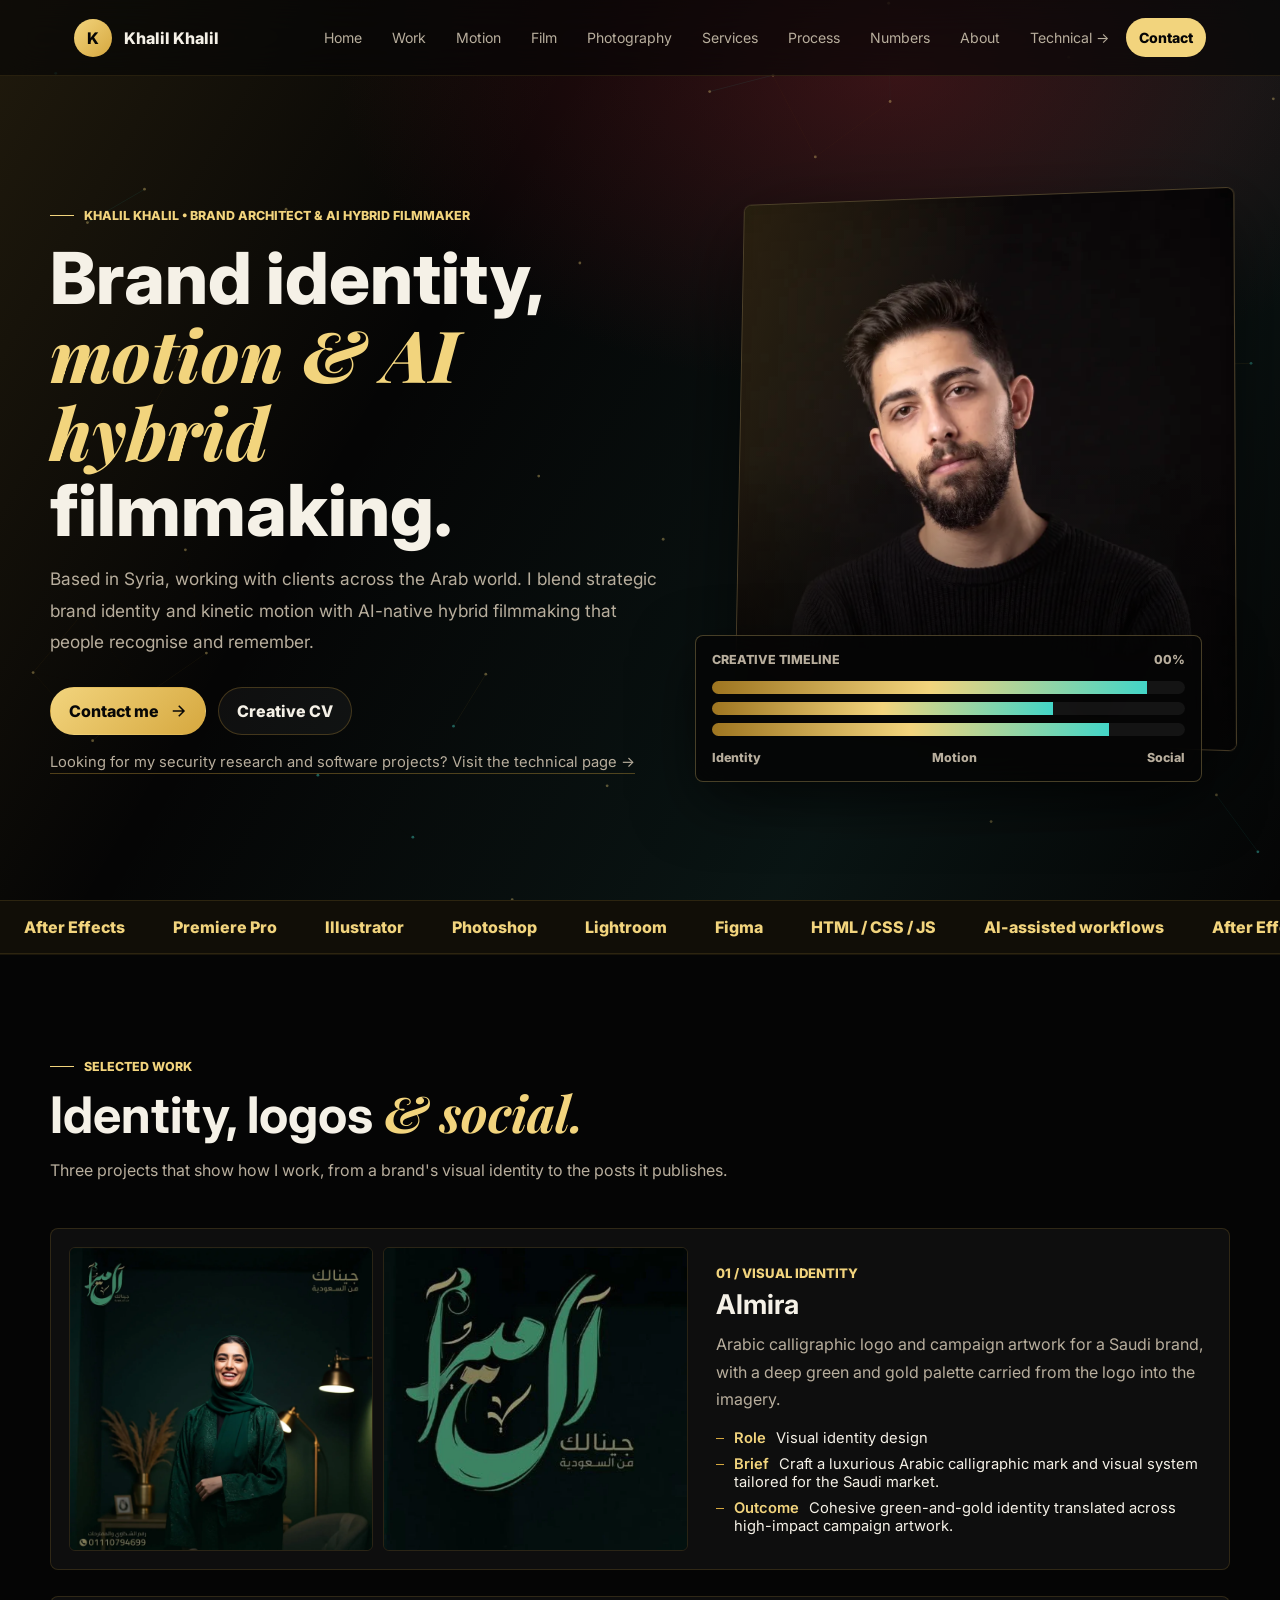
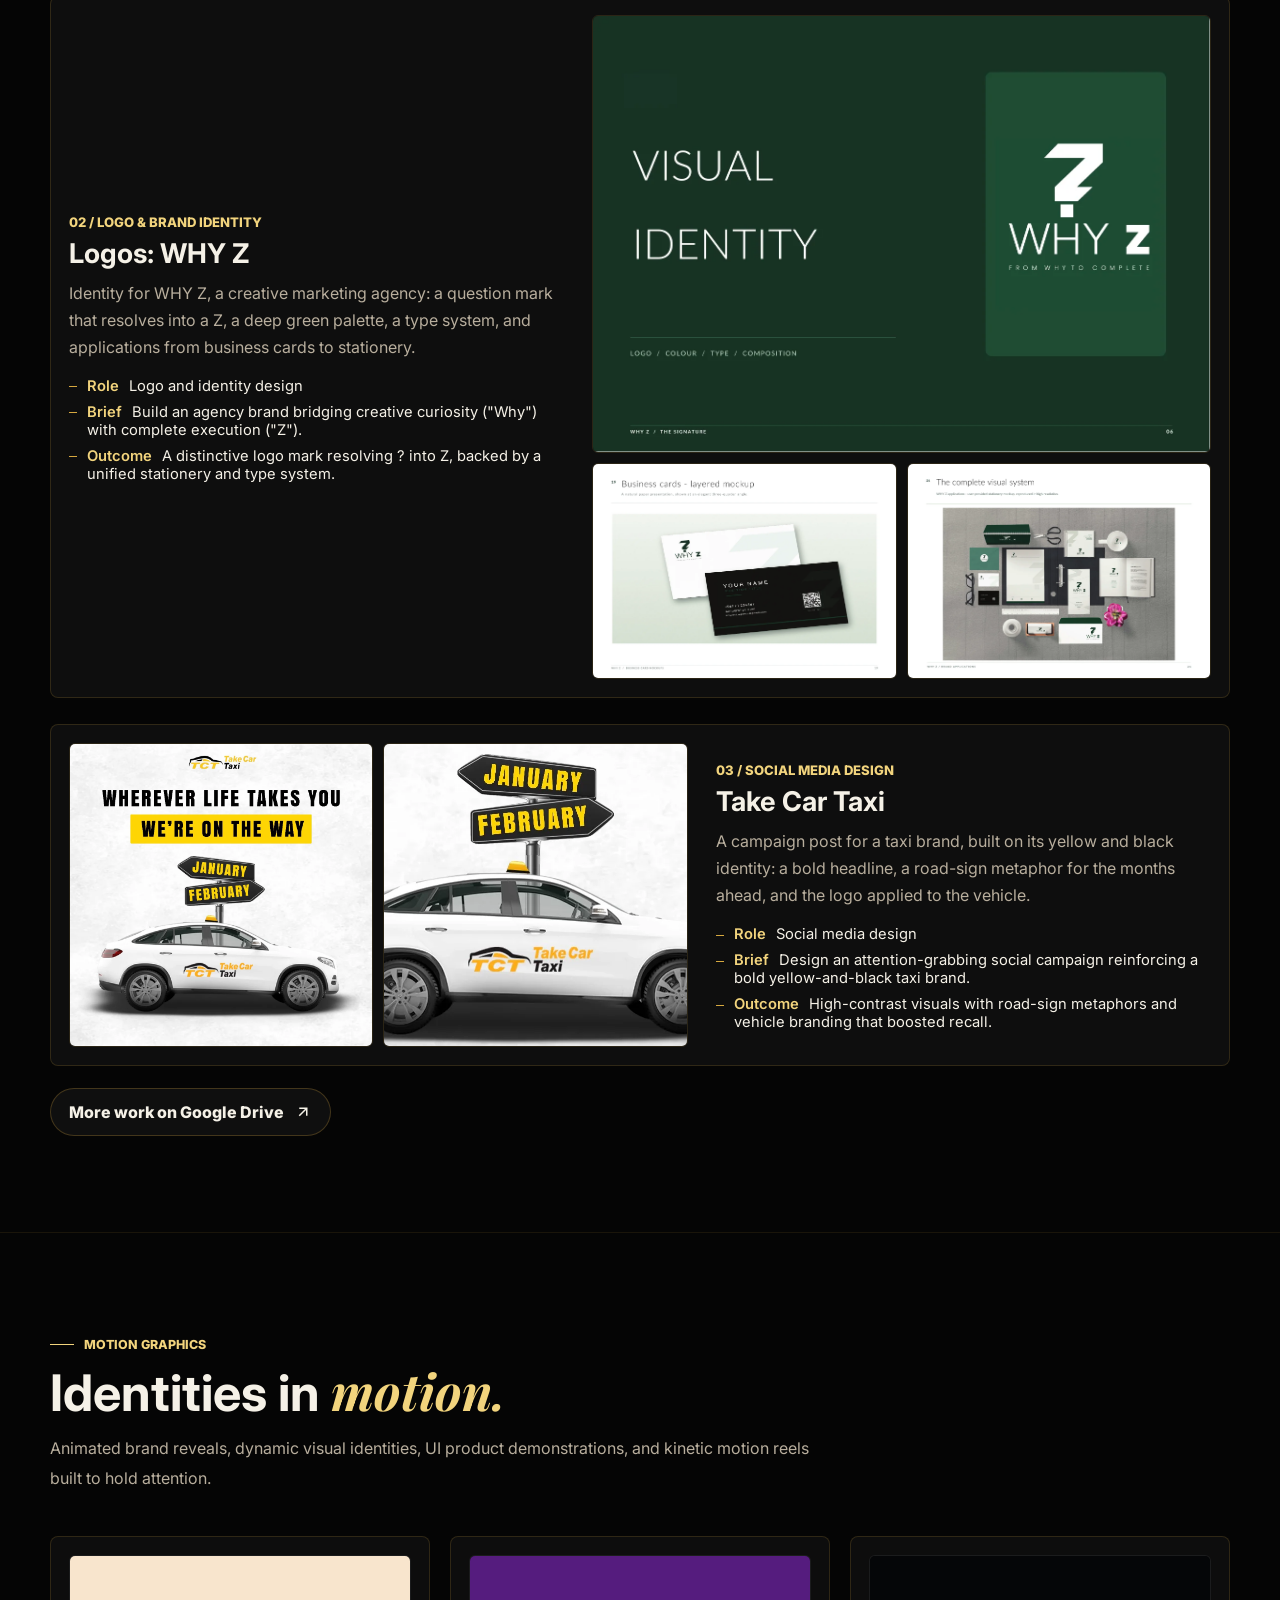
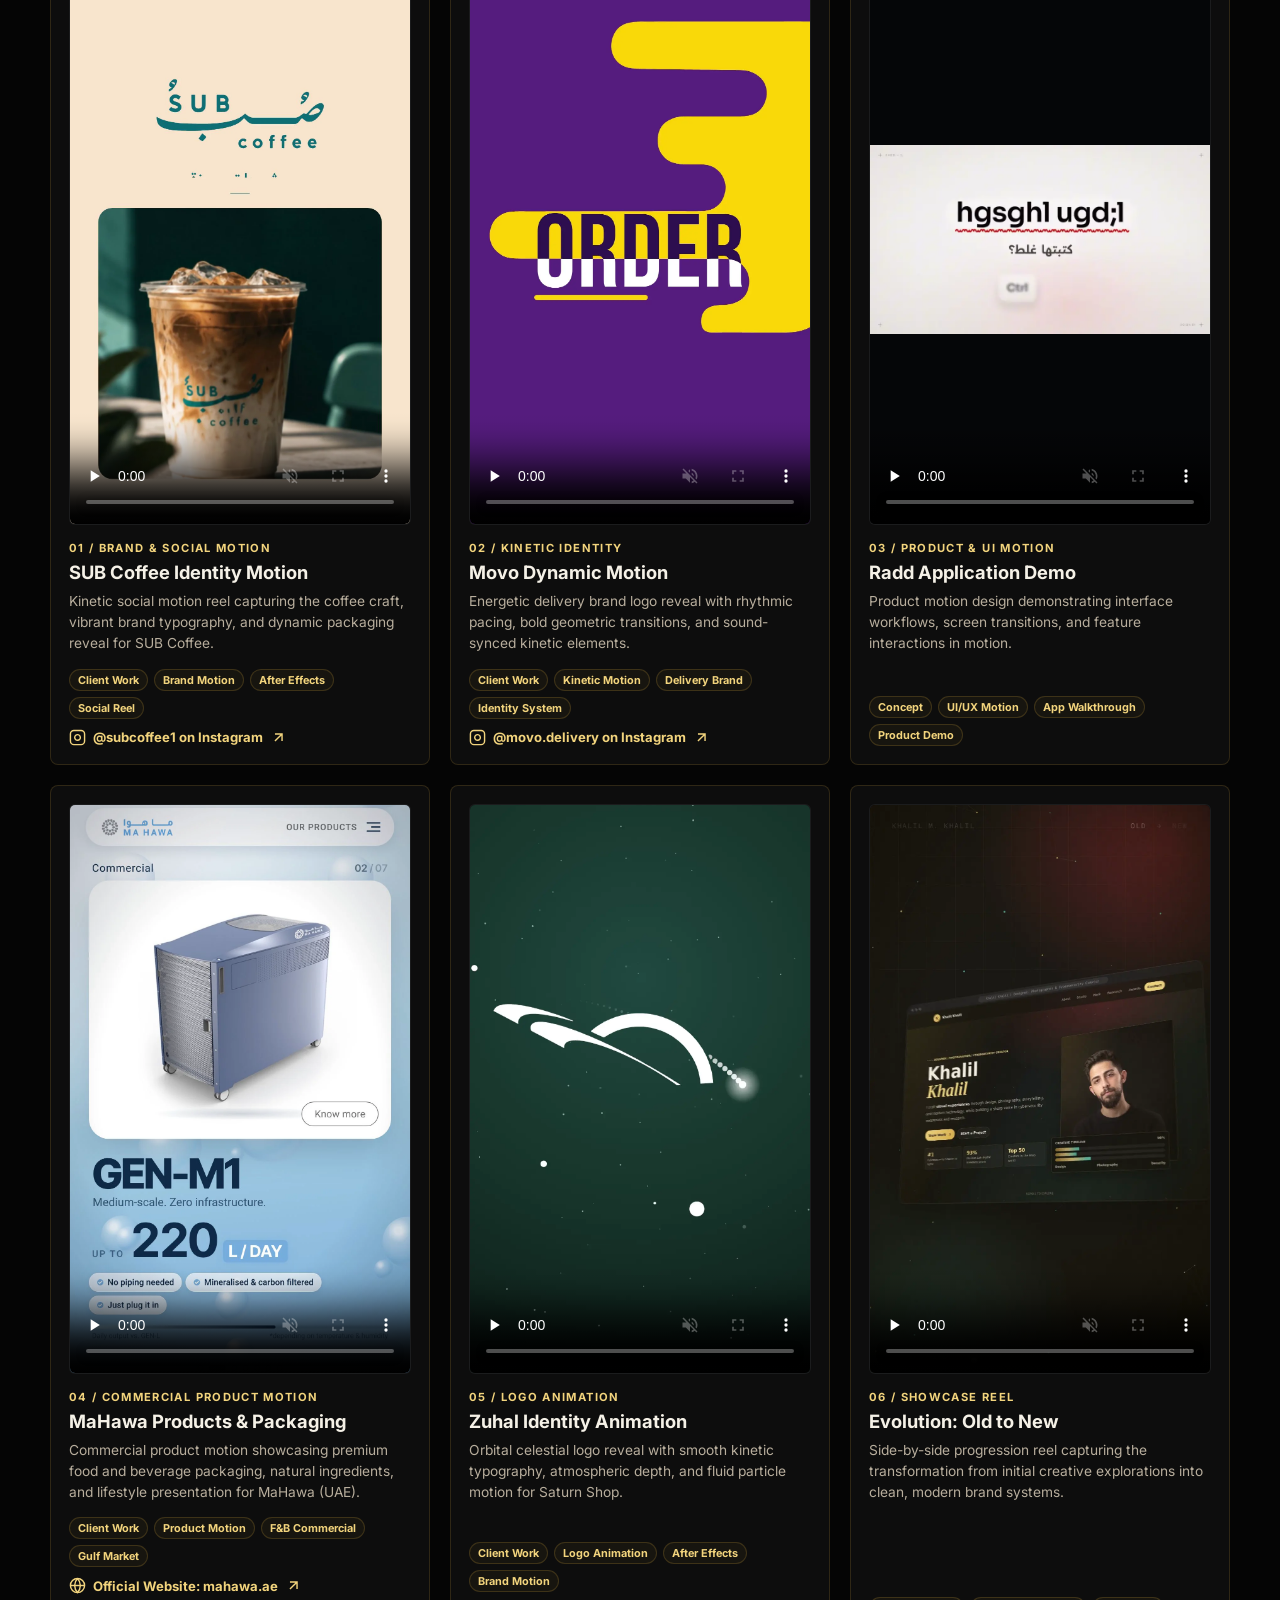
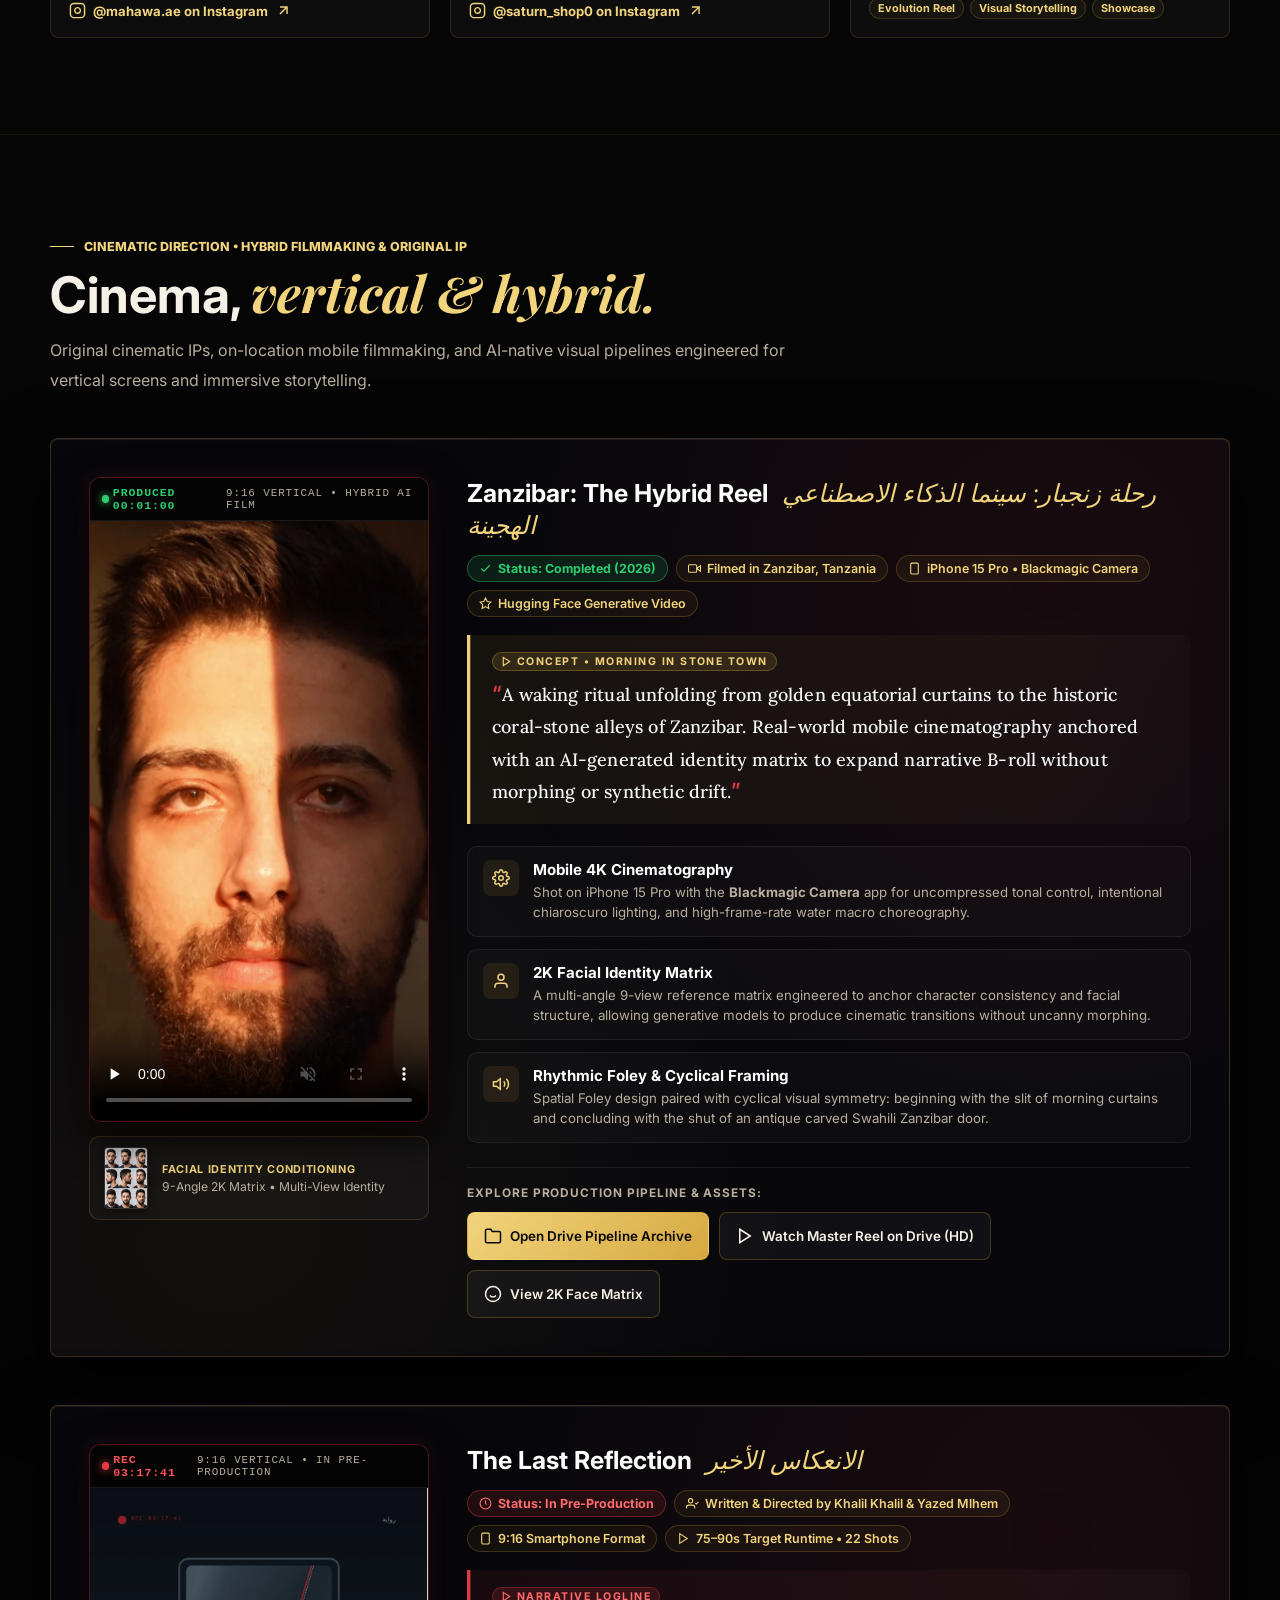
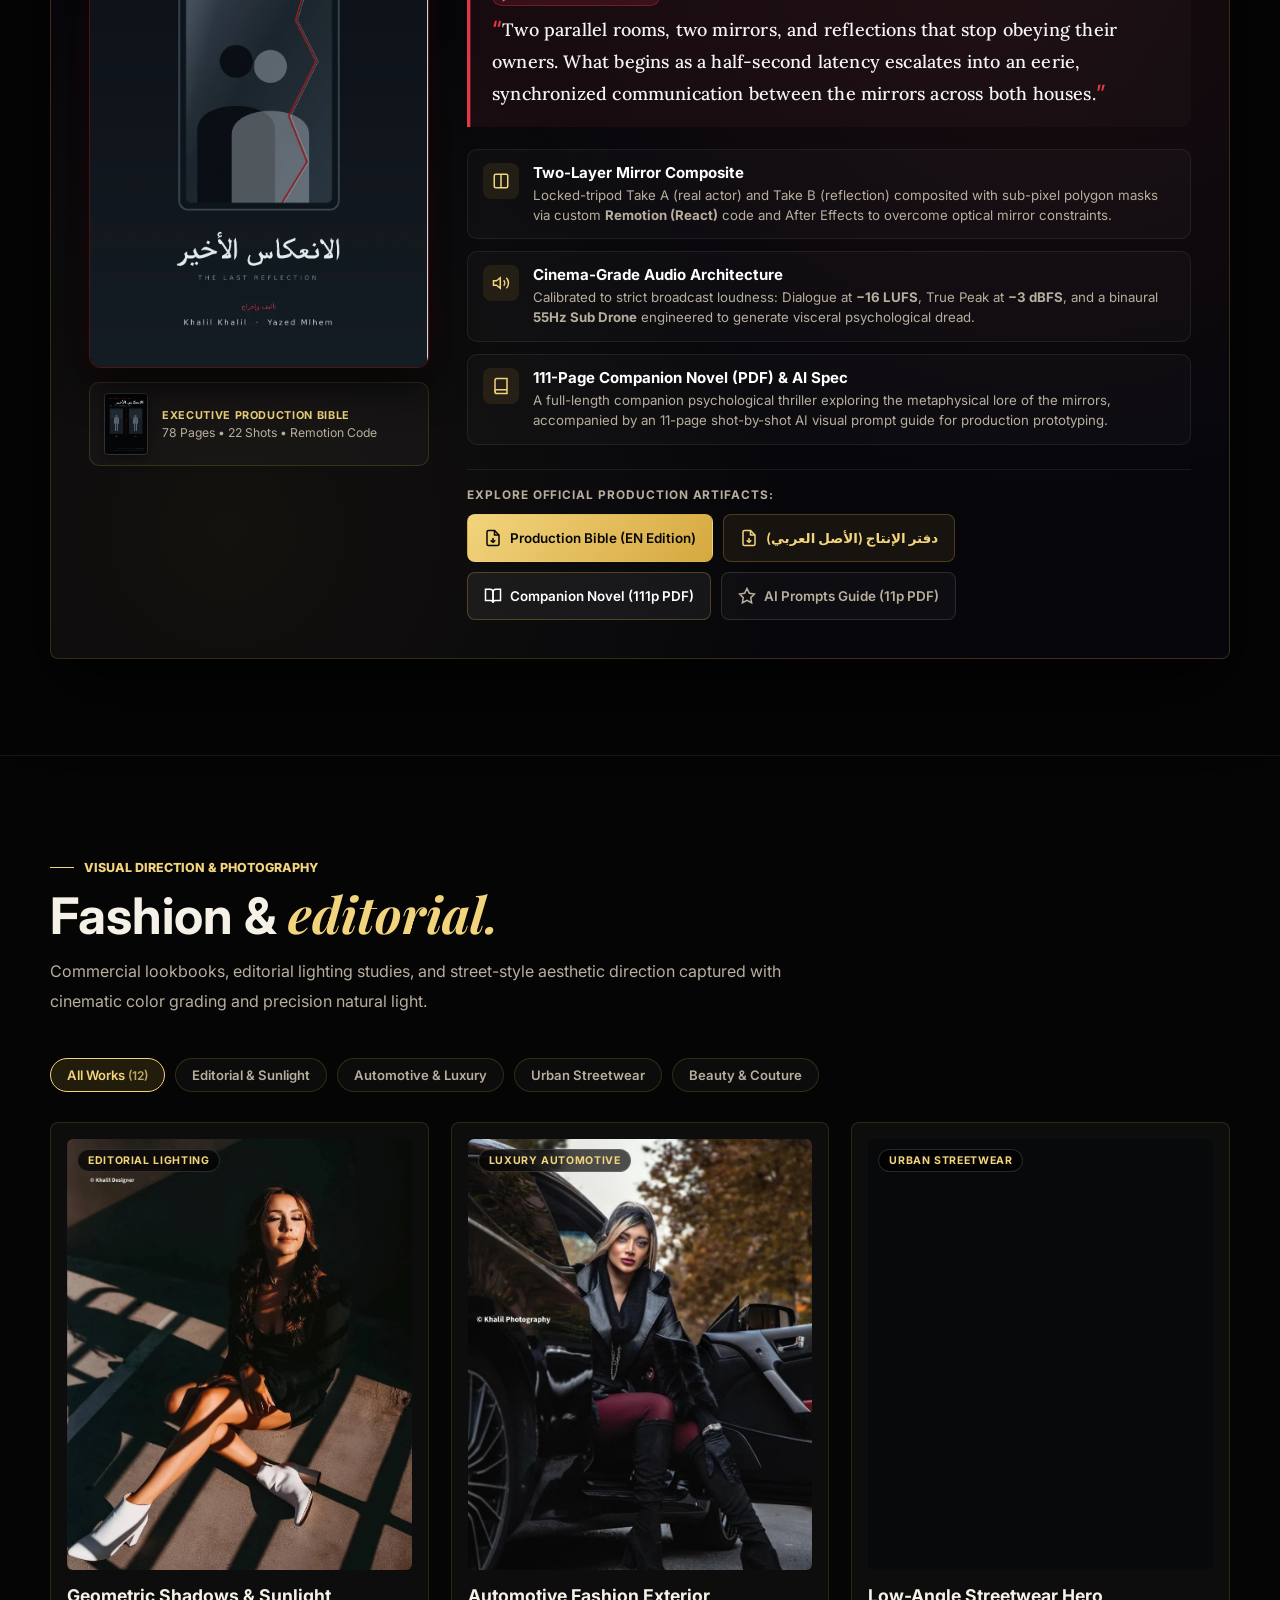
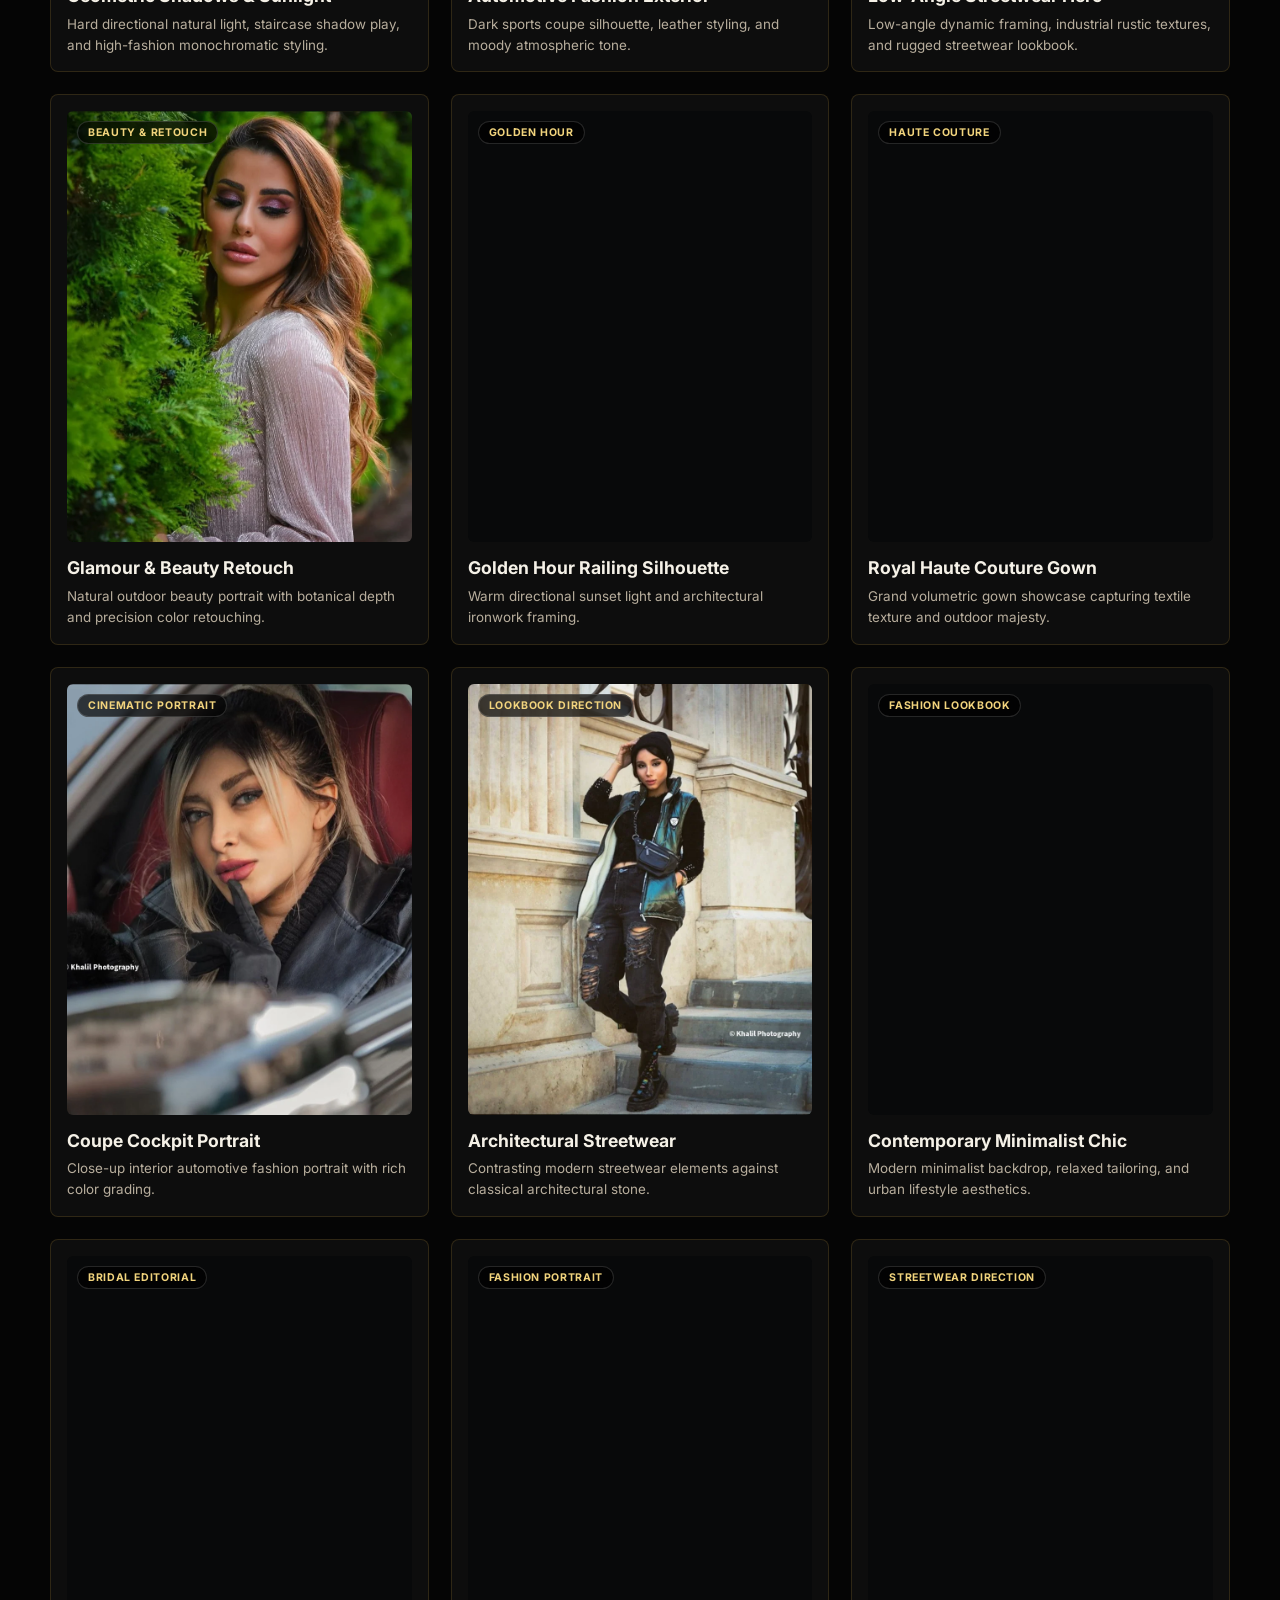
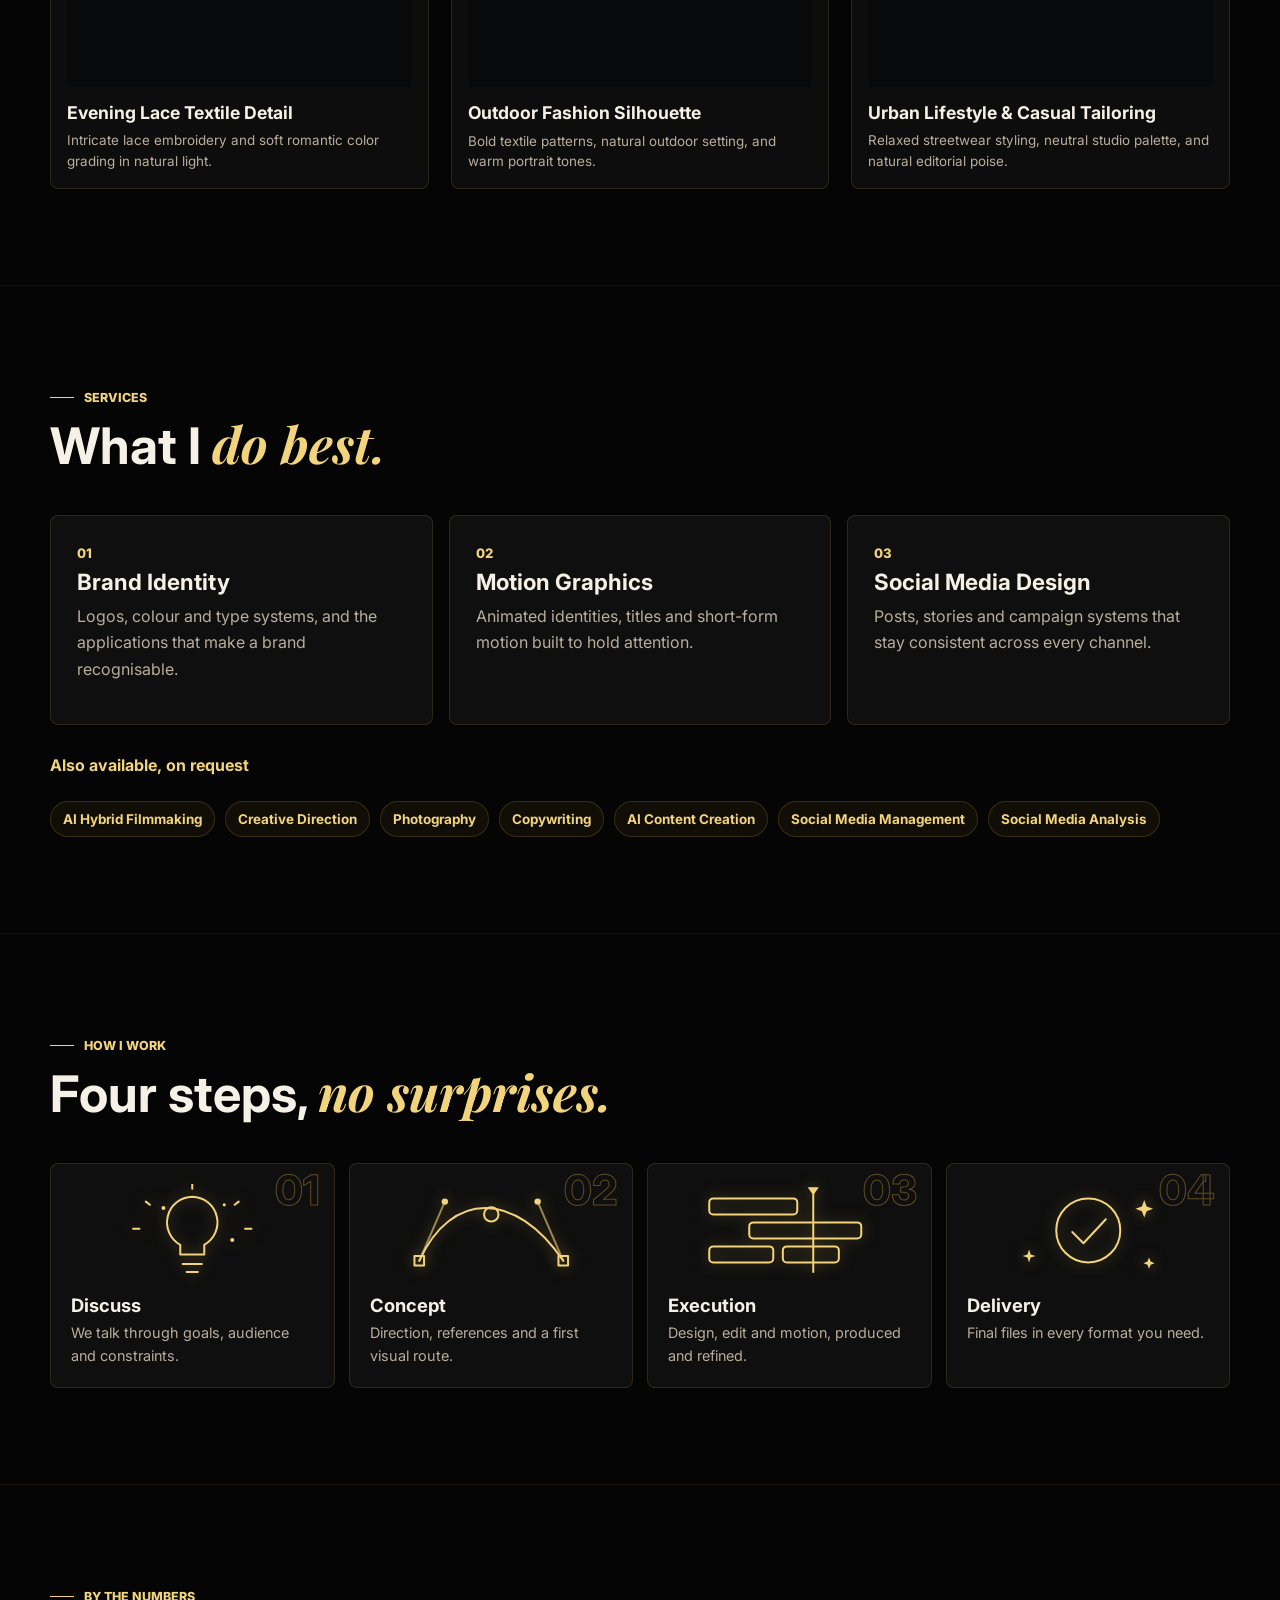
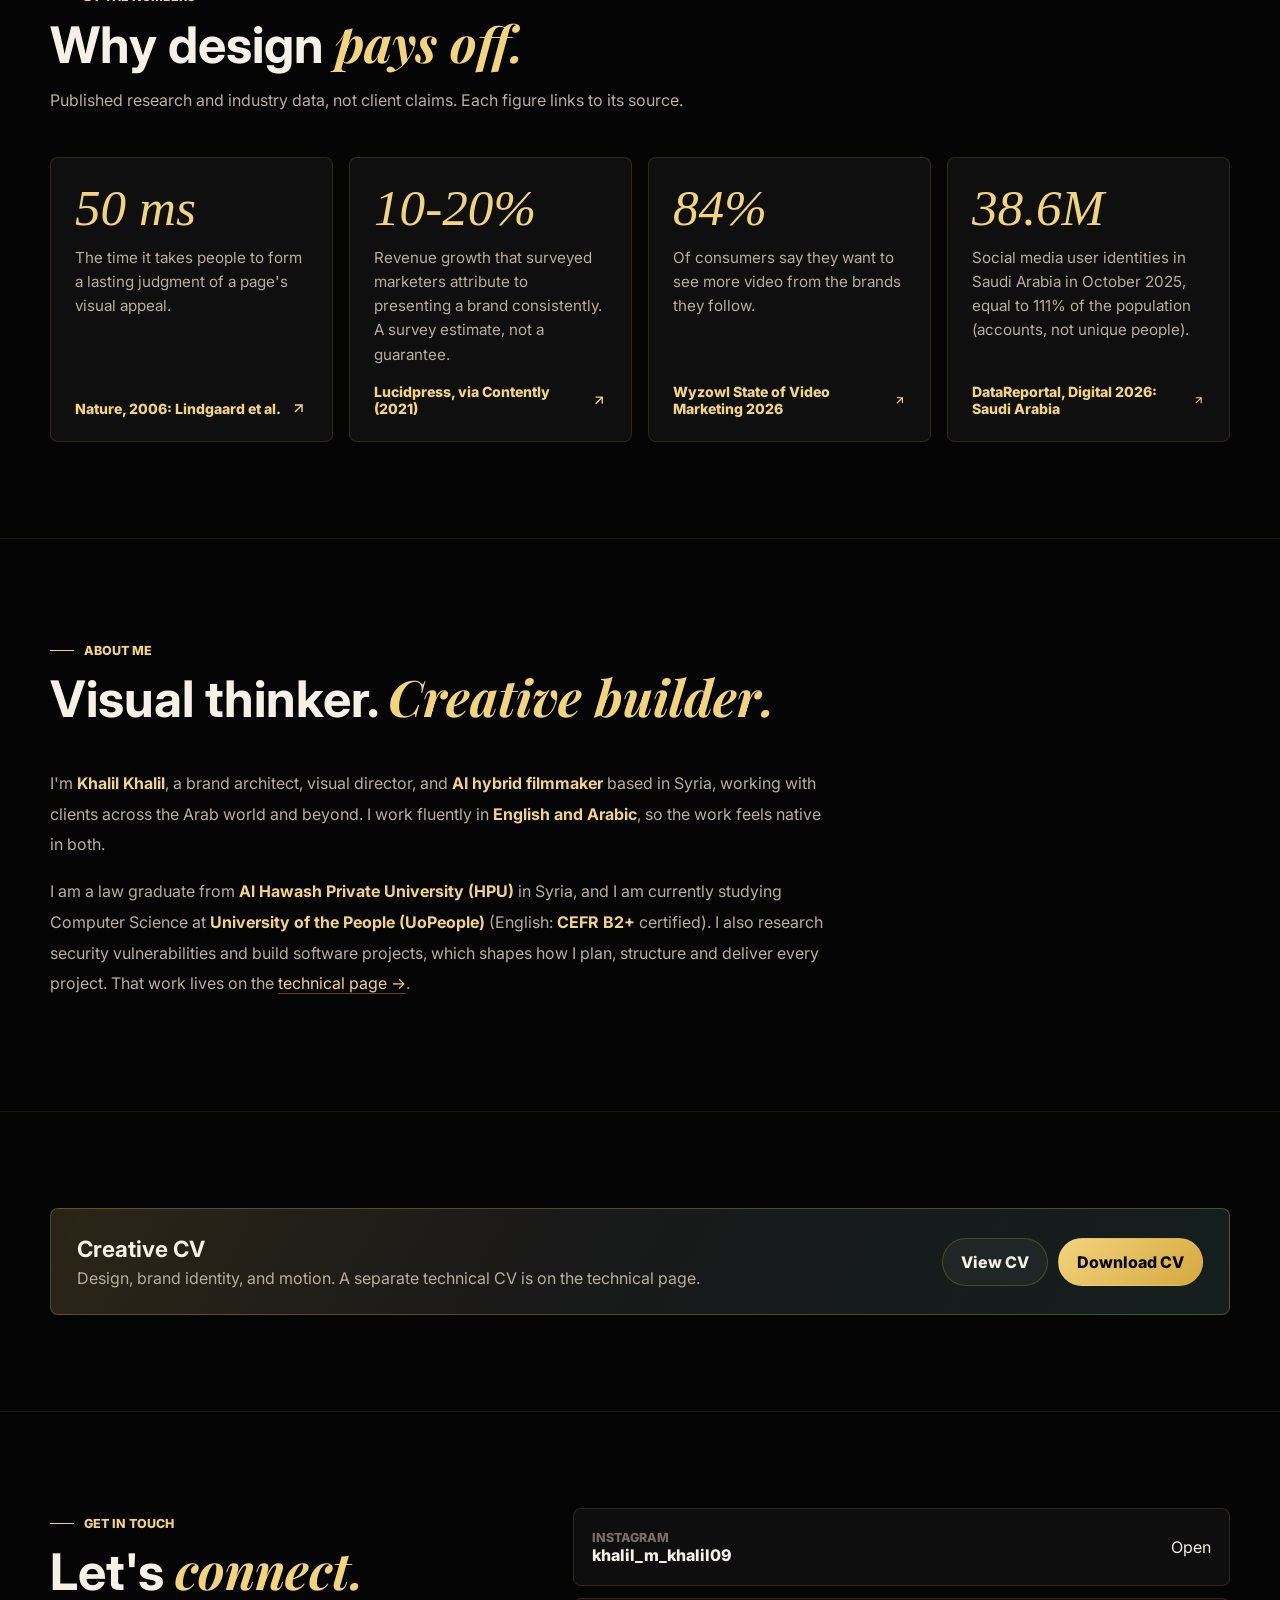
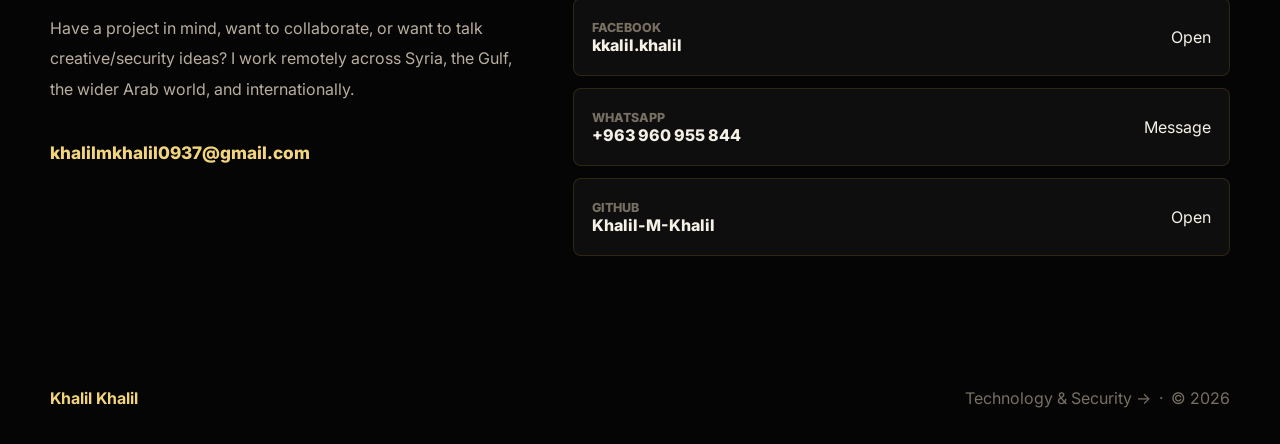
==== commit a9ed059f: "feat: add featured academic & language accreditation card for UoPeople CEFR B2+" ====
--- a/design.html
+++ b/design.html
@@ -20,7 +20,7 @@
 
 <link href="https://fonts.googleapis.com/css2?family=Inter:wght@400;500;600;700;800&family=Lora:wght@500;600&family=Playfair+Display:ital,wght@0,700;1,700&display=swap" rel="stylesheet">
 
-<link rel="stylesheet" href="css/style.css?v=20261114a">
+<link rel="stylesheet" href="css/style.css?v=20261116b">
 
 </head>
 
--- a/css/style.css
+++ b/css/style.css
@@ -878,12 +878,21 @@
 .certificate-preview{display:block;padding:12px;background:rgba(255,255,255,.05);border-bottom:1px solid rgba(214,168,63,.15)}
 .certificate-preview img{width:100%;height:auto;aspect-ratio:1.5;object-fit:contain;object-position:center;border-radius:4px;box-shadow:0 4px 16px rgba(0,0,0,.4)}
 .certificate-body{padding:20px 22px 22px}.certificate-body h3{font-size:1.35rem;margin:6px 0 8px}.certificate-body p{color:var(--muted);line-height:1.6;margin:0 0 14px}.certificate-body .card-link{position:static;display:inline-flex}
+.certificate-card-featured{grid-column:1/-1;display:grid;grid-template-columns:minmax(240px,320px) 1fr;align-items:center;border-color:rgba(214,168,63,.32);background:linear-gradient(135deg,rgba(255,255,255,.055) 0%,rgba(214,168,63,.045) 100%)}
+.certificate-card-featured .certificate-preview{border-bottom:none;border-right:1px solid rgba(214,168,63,.15);height:100%;display:flex;align-items:center;justify-content:center;padding:16px}
+.certificate-card-featured .certificate-preview img{aspect-ratio:auto;max-height:220px;width:100%;object-fit:contain}
+.certificate-card-featured .certificate-body{padding:24px 28px}
+.certificate-card-featured .cert-badge-academic{display:inline-flex;align-items:center;gap:6px;font-size:.72rem;font-weight:700;letter-spacing:.08em;text-transform:uppercase;color:var(--gold,#d6a83f);background:rgba(214,168,63,.12);border:1px solid rgba(214,168,63,.25);padding:3px 9px;border-radius:999px;margin-bottom:10px}
+.cert-card-actions{display:flex;align-items:center;flex-wrap:wrap;gap:18px;margin-top:14px}
+.cert-card-actions .card-link{position:static;display:inline-flex;align-items:center;gap:6px}
+.cert-card-actions .cert-verify-link{color:var(--muted);transition:color .2s ease}
+.cert-card-actions .cert-verify-link:hover{color:var(--gold,#d6a83f)}
 .certificates-archive{display:flex;justify-content:space-between;align-items:center;gap:20px;margin-top:18px;padding:20px 22px;border:1px solid rgba(214,168,63,.17);border-radius:var(--radius);background:rgba(255,255,255,.035)}
 .certificates-archive p{color:var(--muted);line-height:1.6;margin:0}
 .tech-intro{padding-bottom:0}.tech-intro .section-head{margin-bottom:22px}
 @media(max-width:1100px){.process-grid.p4{grid-template-columns:repeat(2,minmax(0,1fr))}.stat-grid{grid-template-columns:repeat(2,minmax(0,1fr))}}
 @media(max-width:980px){.case,.case:nth-child(even){grid-template-columns:1fr}.case:nth-child(even) .case-media{order:0}.svc-main{grid-template-columns:1fr}}
-@media(max-width:660px){.process-grid.p4,.stat-grid,.certificate-grid{grid-template-columns:1fr}.case-media.duo{grid-template-columns:1fr 1fr}.certificates-archive{align-items:flex-start;flex-direction:column}}
+@media(max-width:660px){.process-grid.p4,.stat-grid,.certificate-grid{grid-template-columns:1fr}.case-media.duo{grid-template-columns:1fr 1fr}.certificates-archive{align-items:flex-start;flex-direction:column}.certificate-card-featured{grid-template-columns:1fr}.certificate-card-featured .certificate-preview{border-right:none;border-bottom:1px solid rgba(214,168,63,.15);padding:14px}.certificate-card-featured .certificate-body{padding:20px}}
 /* ===== V4 ===== */
 .quiet{display:inline-block;margin-top:18px;color:var(--muted);font-size:.92rem;border-bottom:1px solid rgba(214,168,63,.35);padding-bottom:2px}.quiet:hover{color:var(--gold-2)}
 .paths{display:grid;grid-template-columns:1fr 1fr;gap:16px}
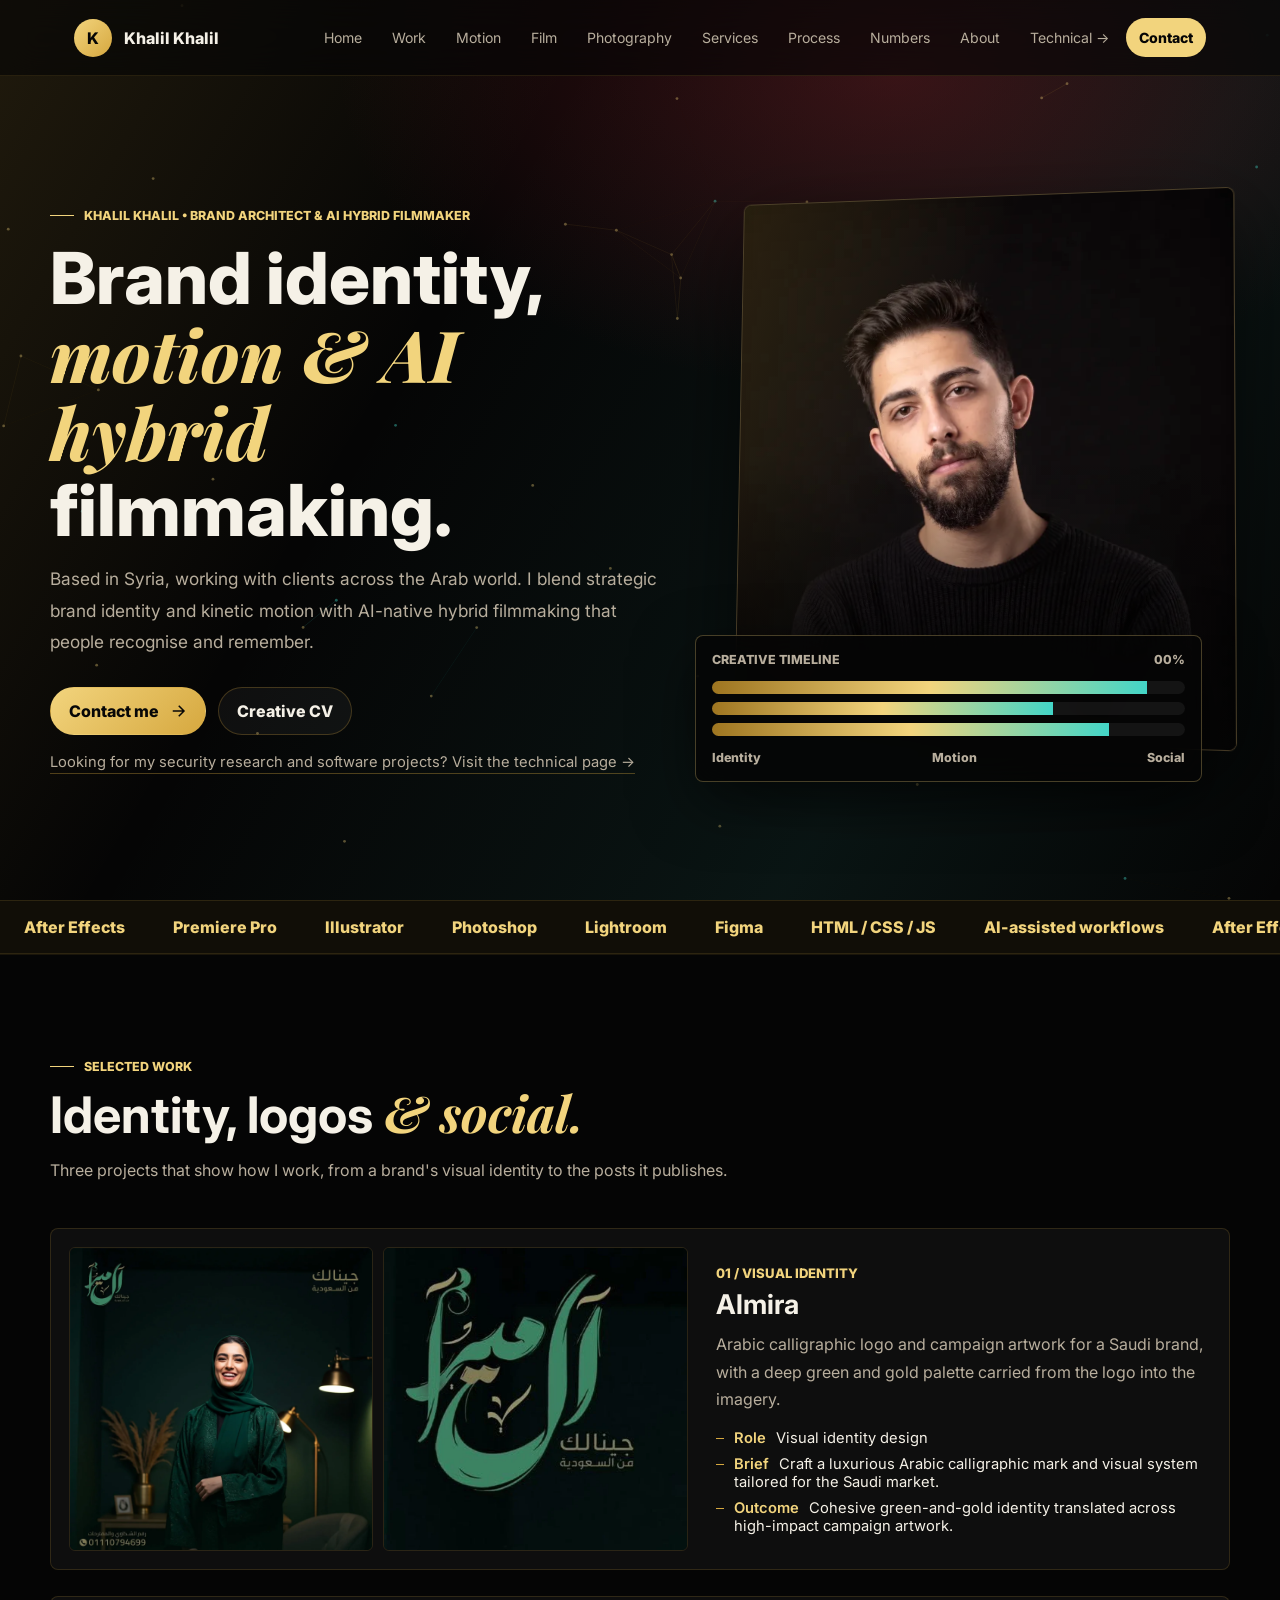
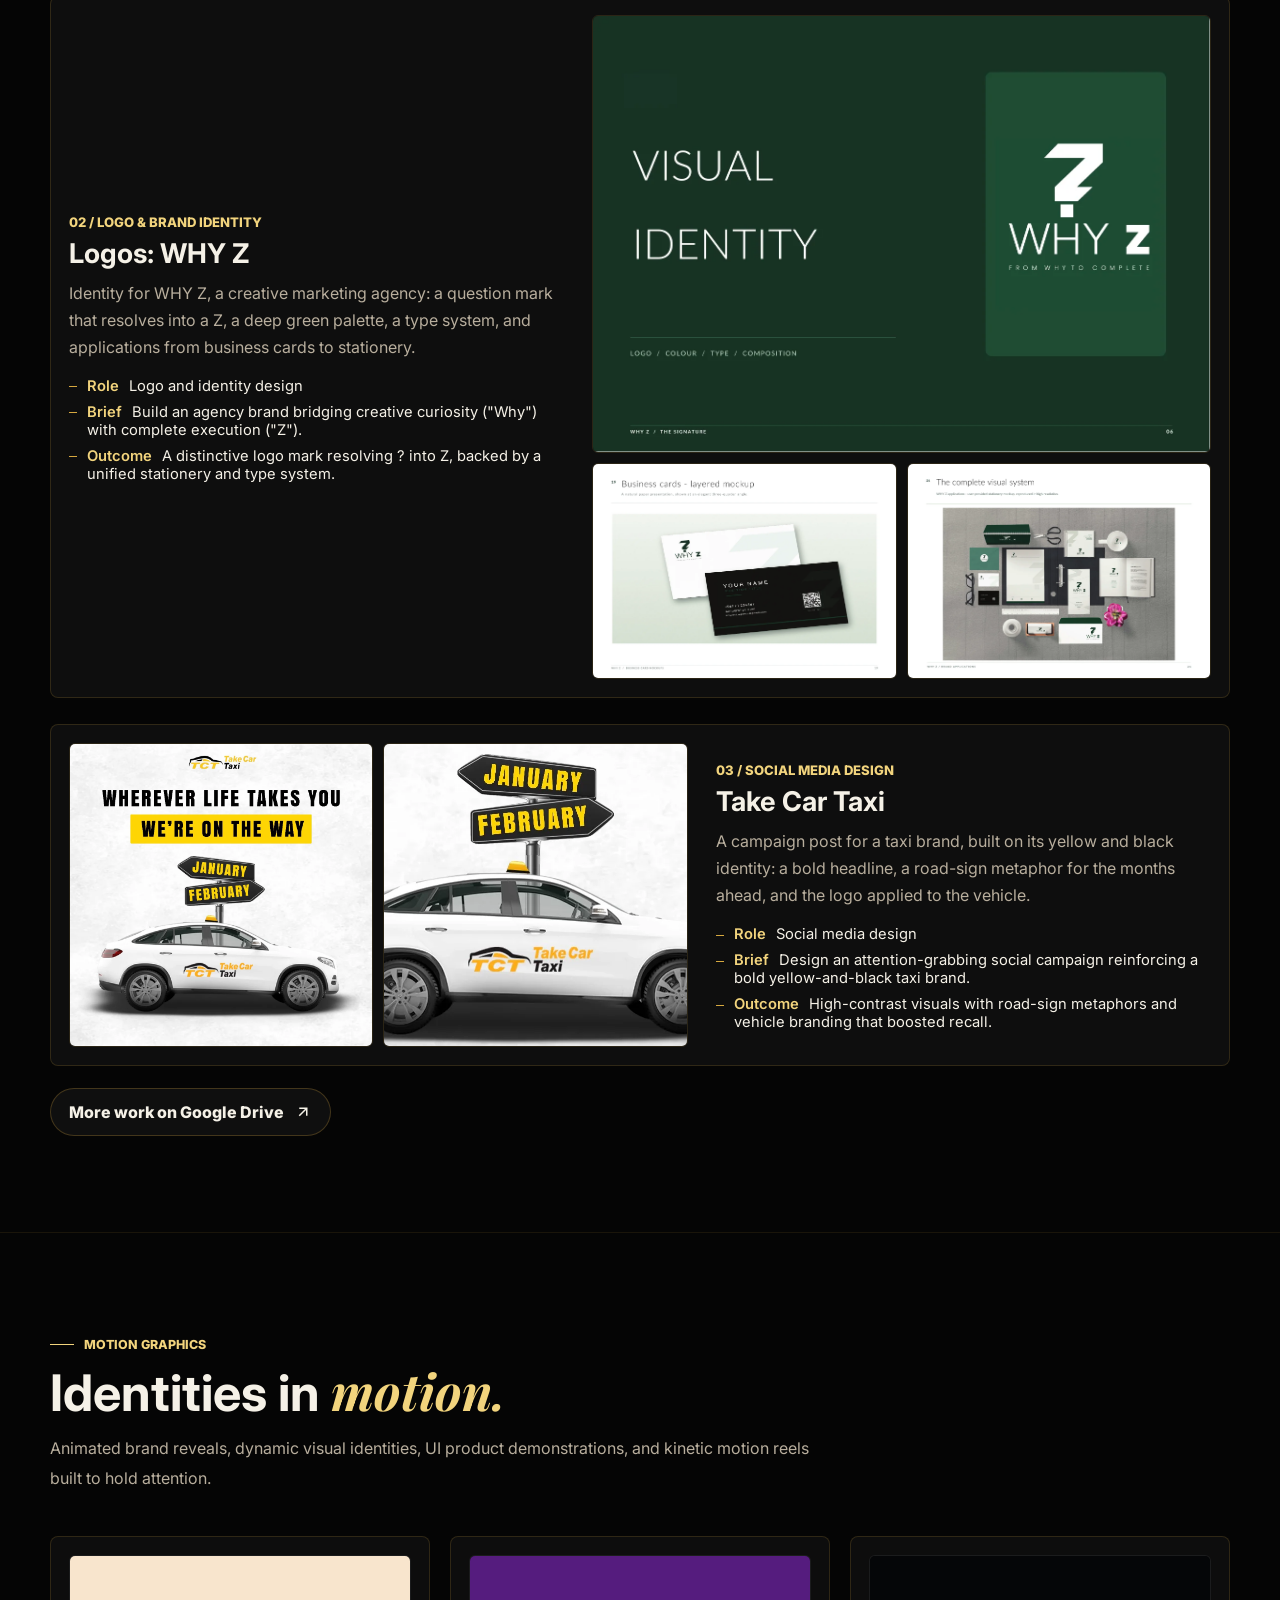
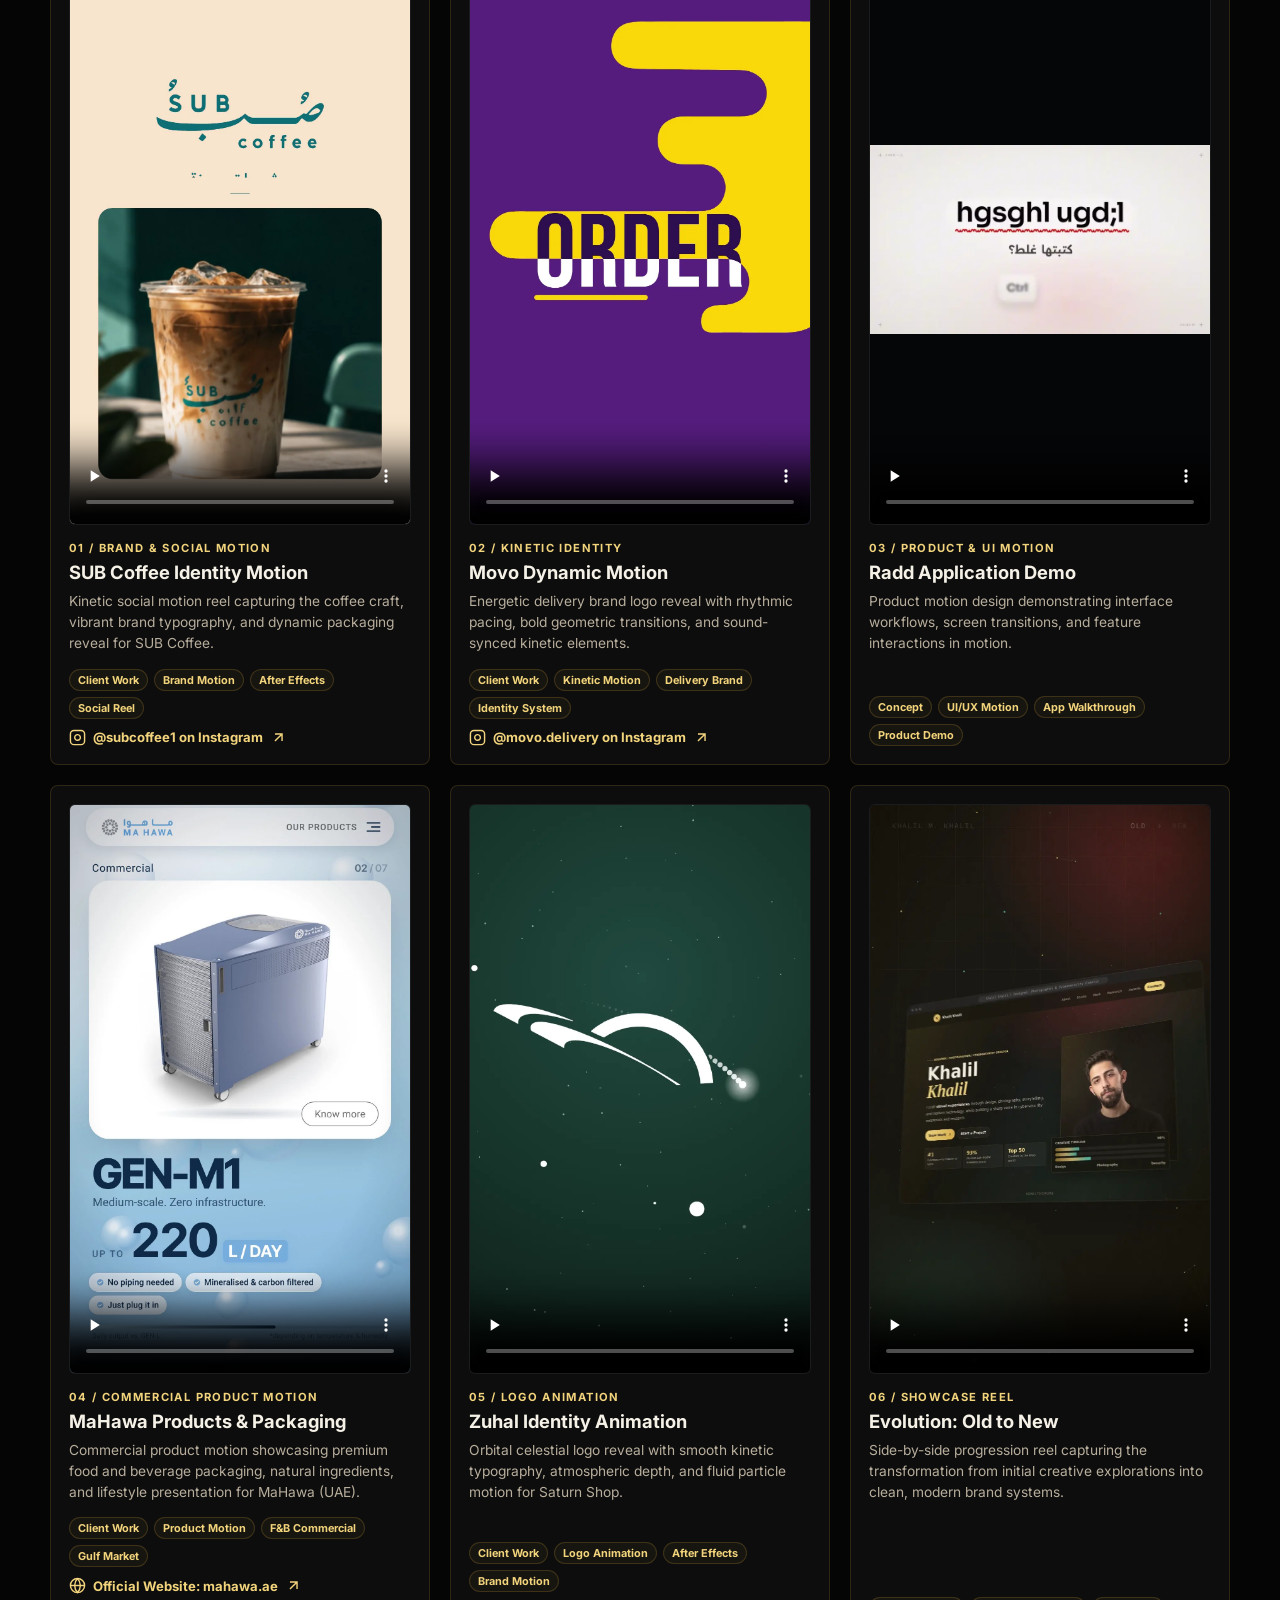
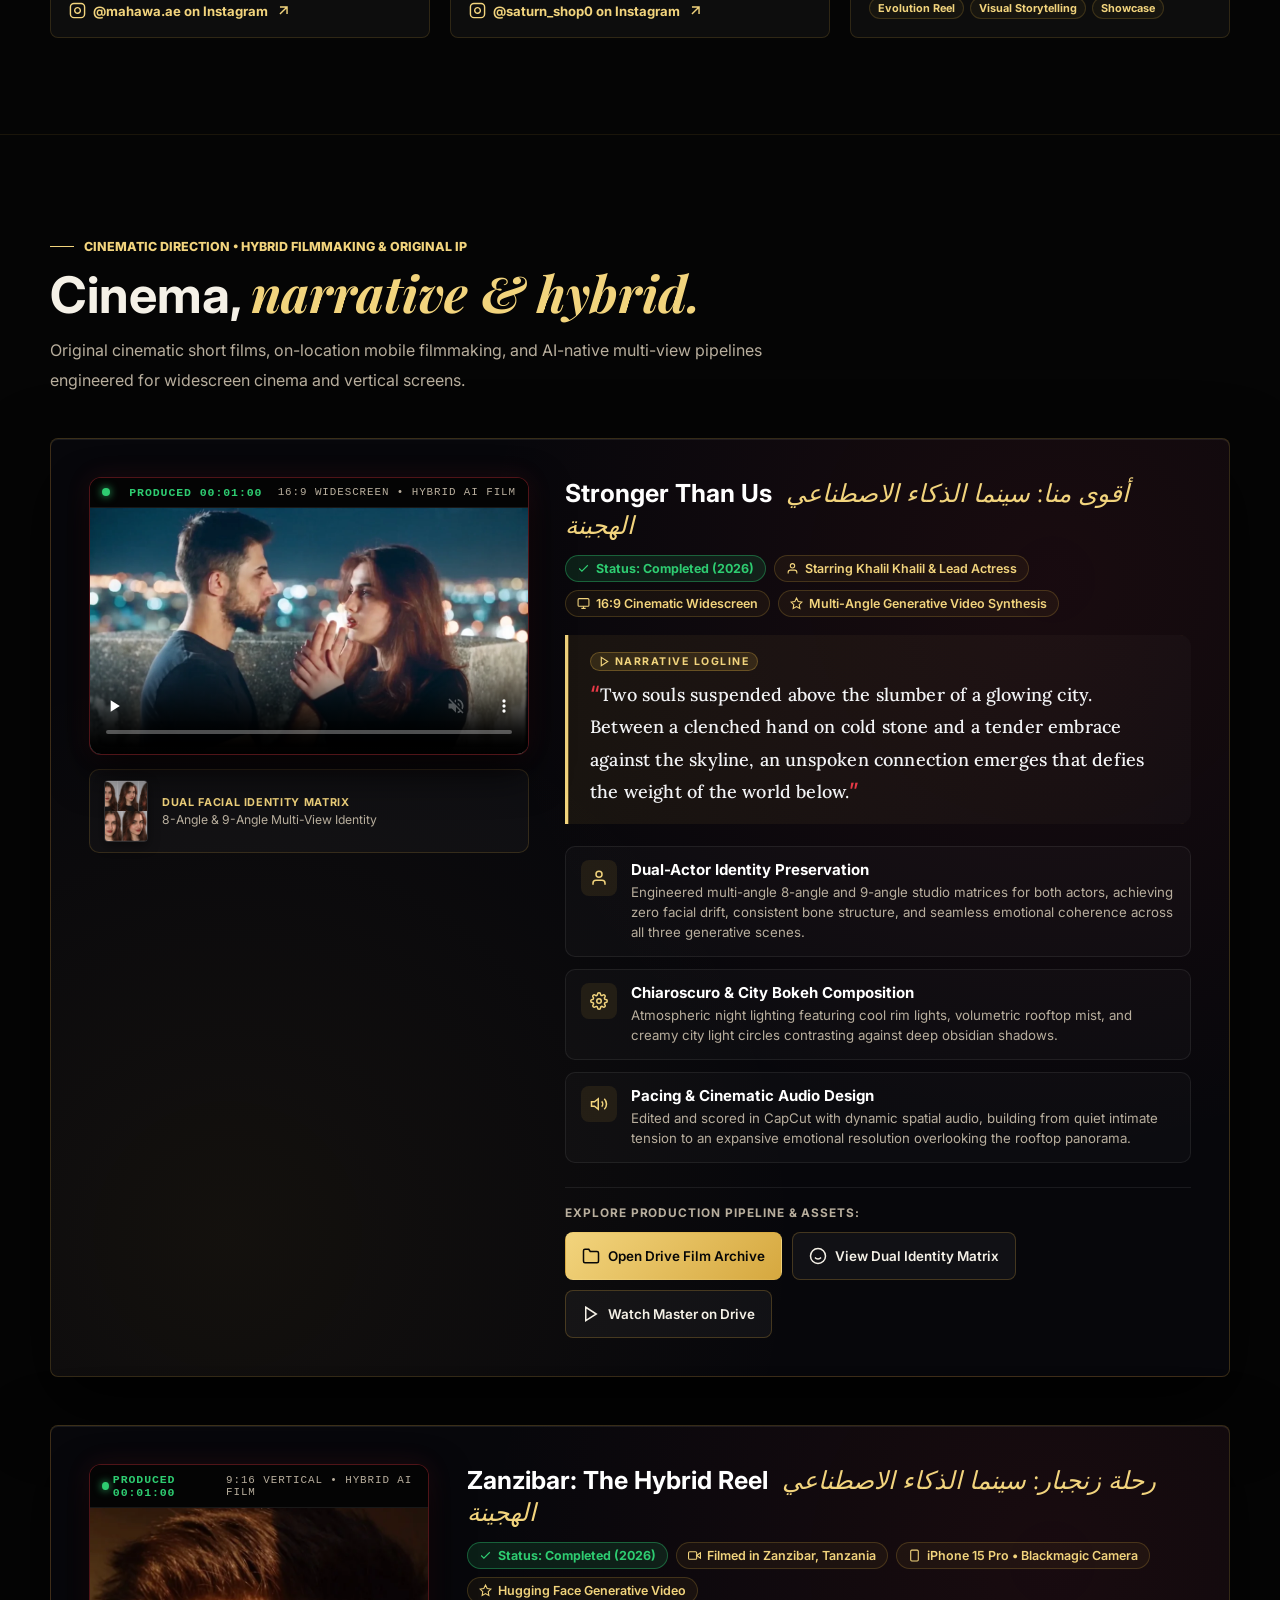
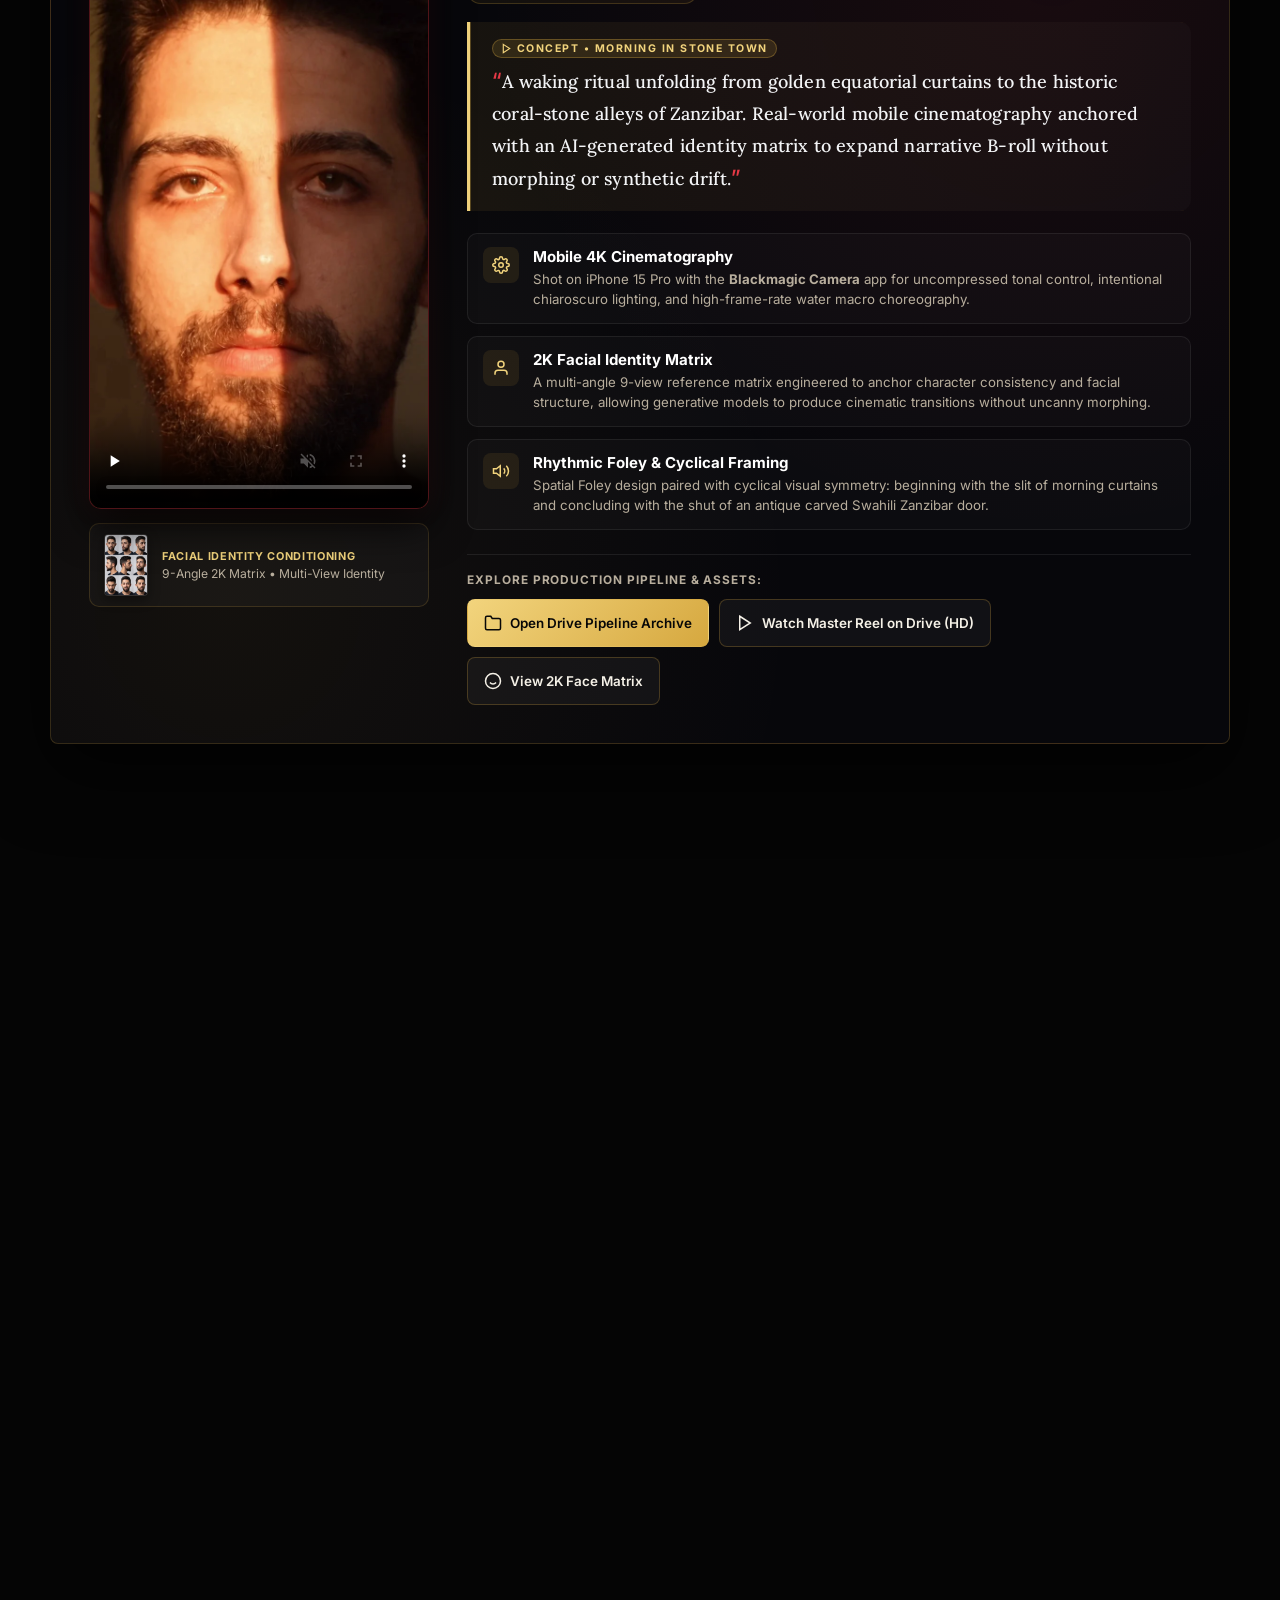
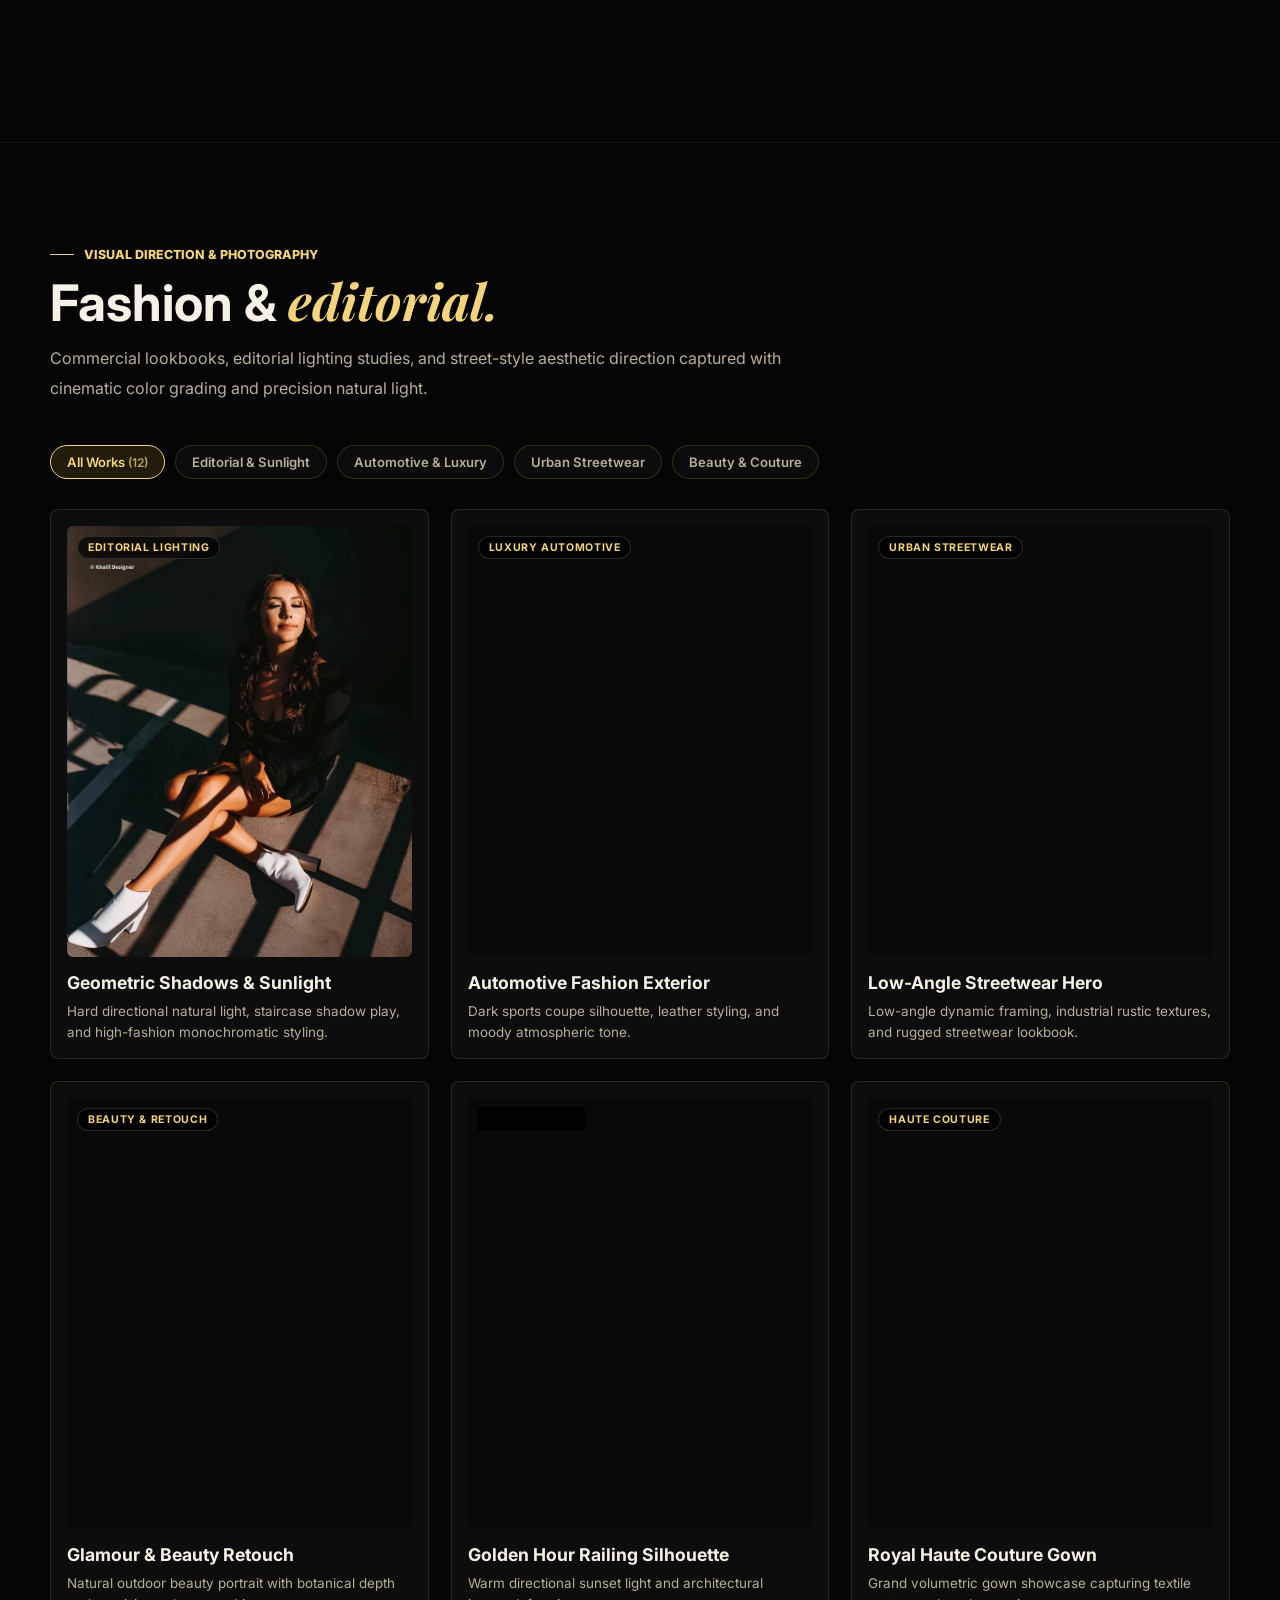
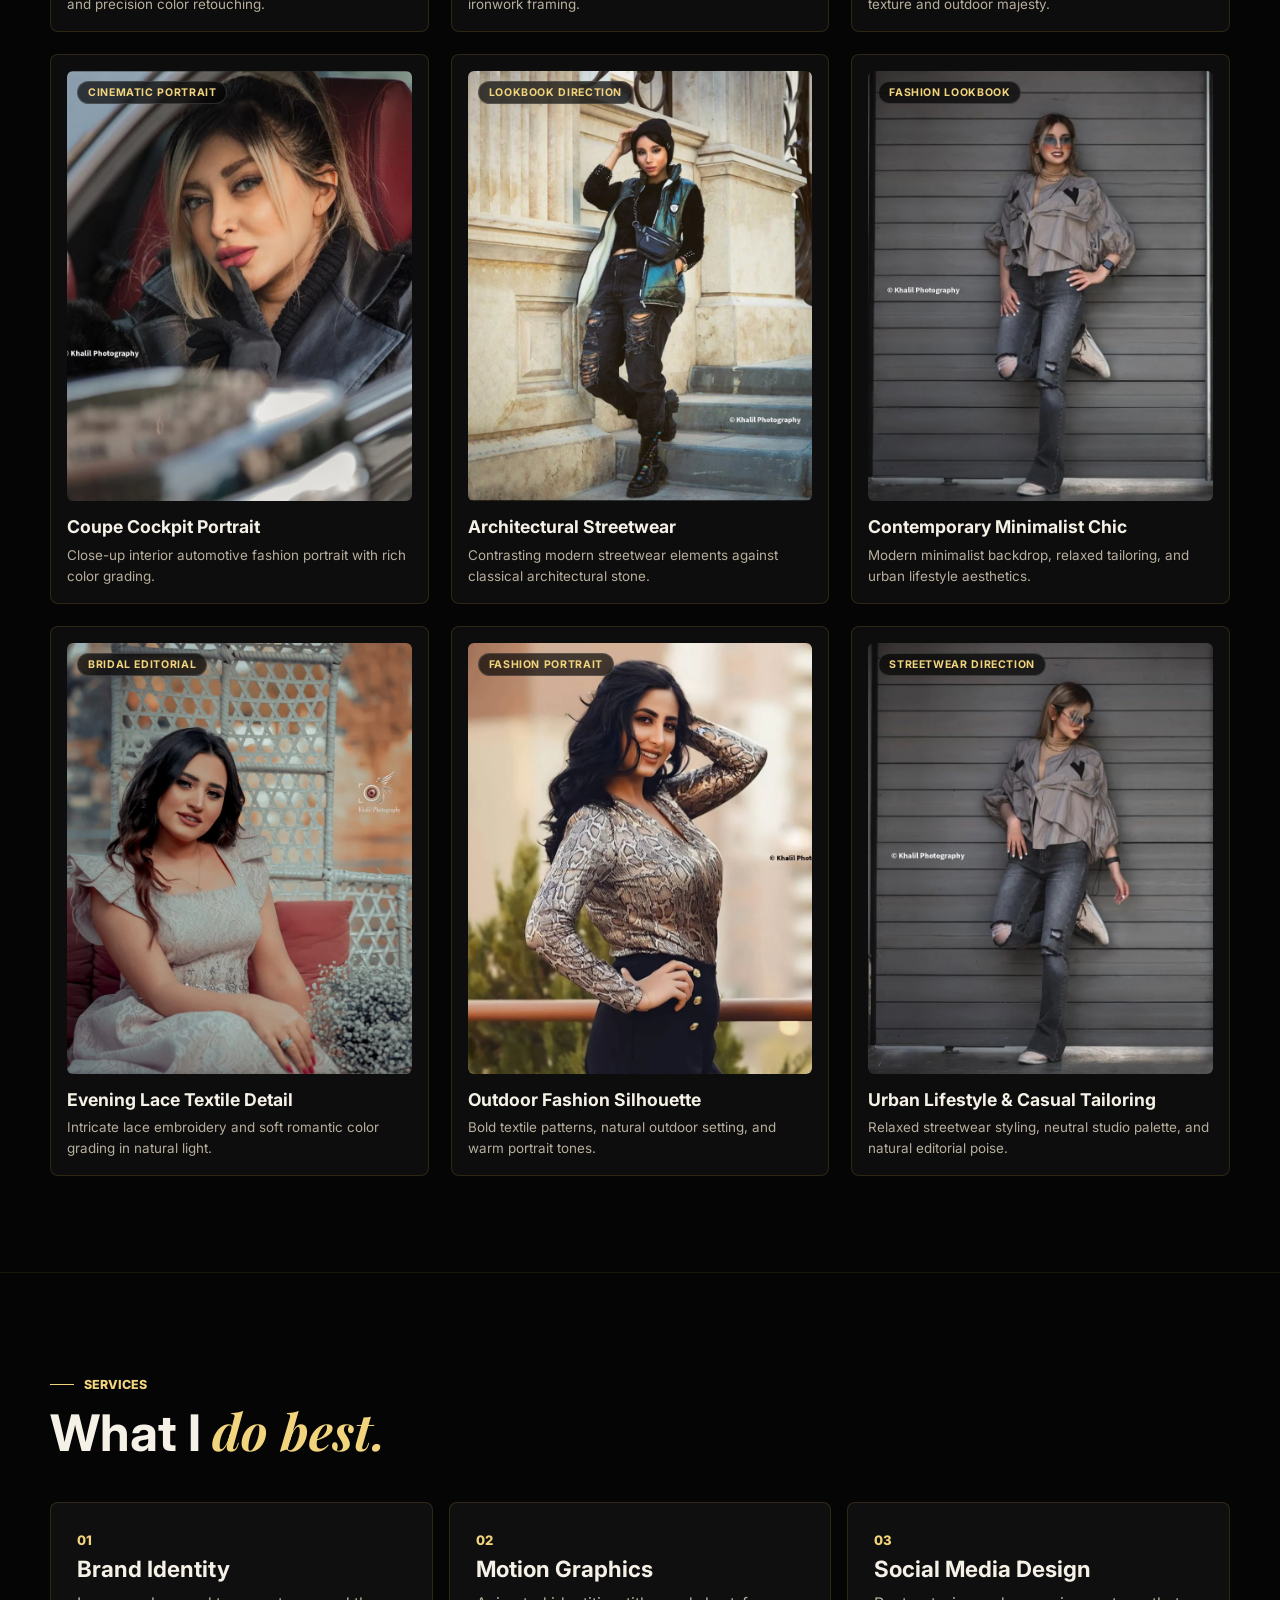
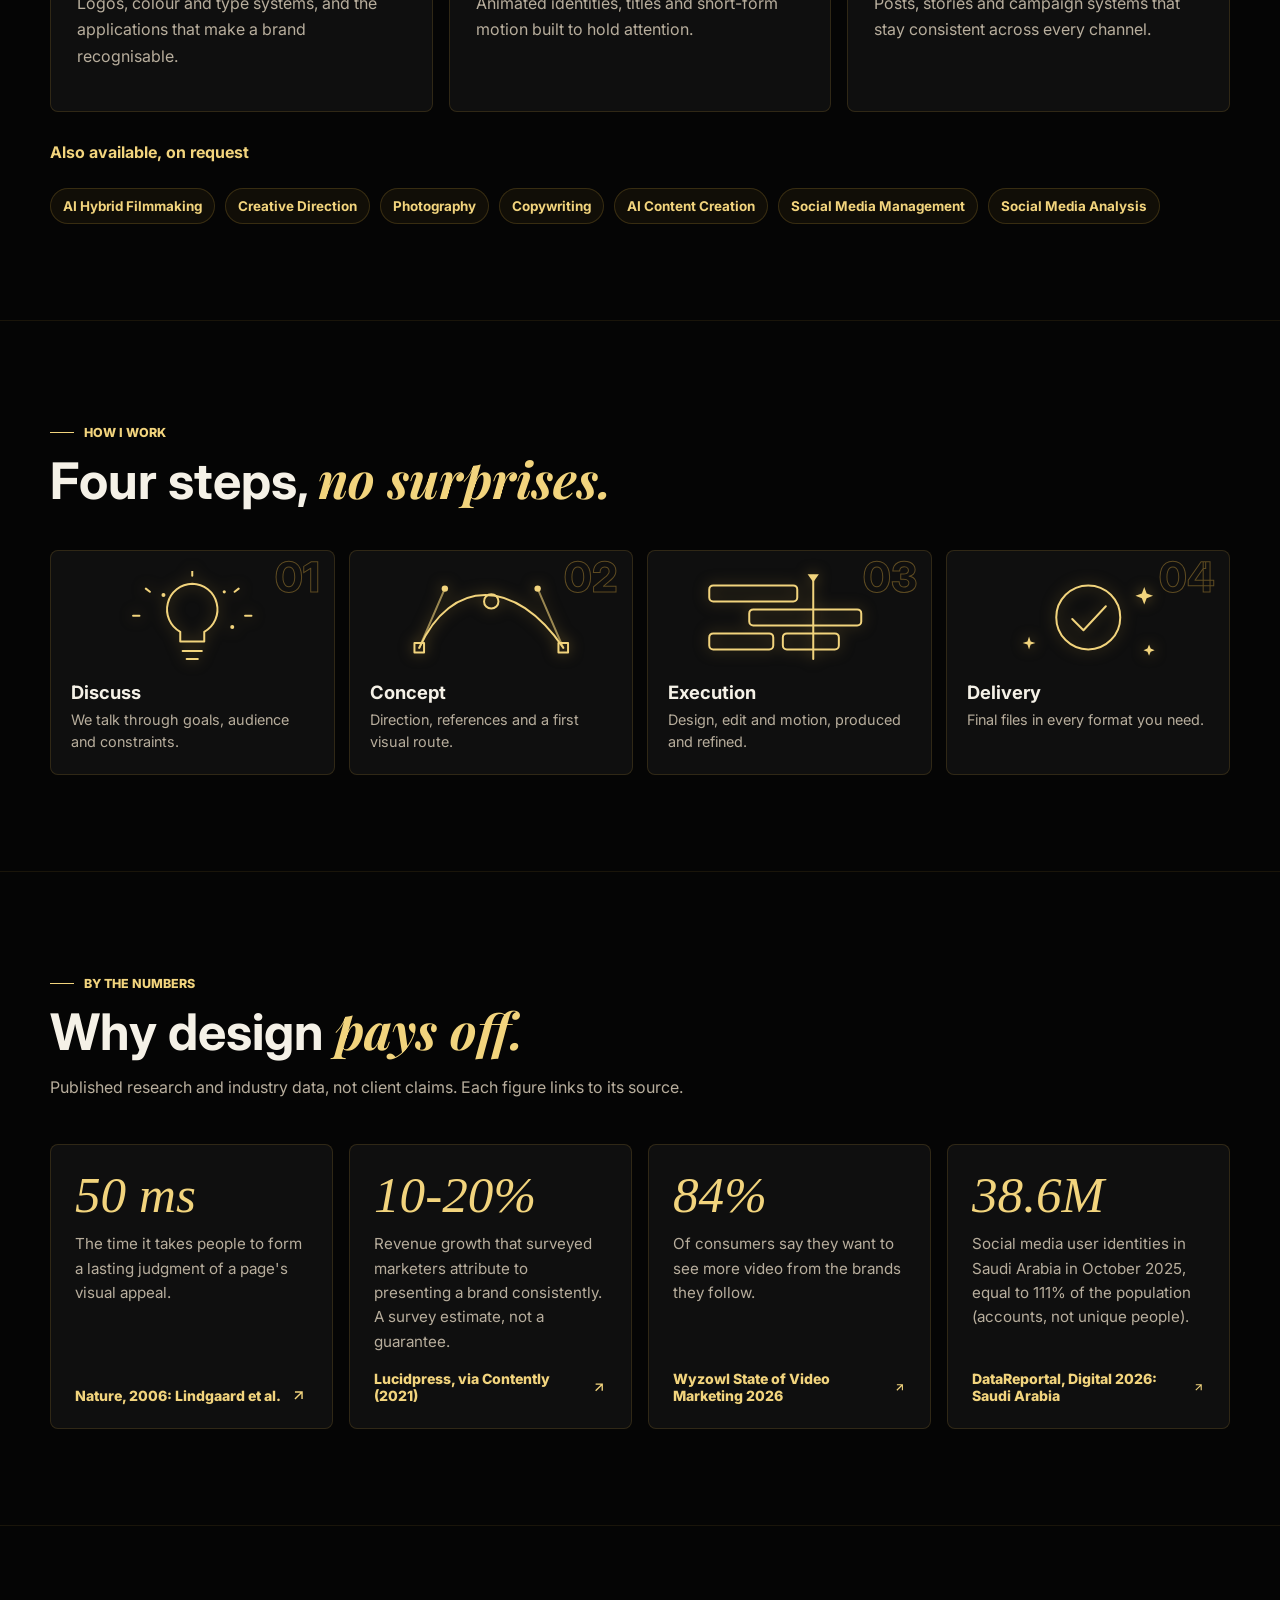
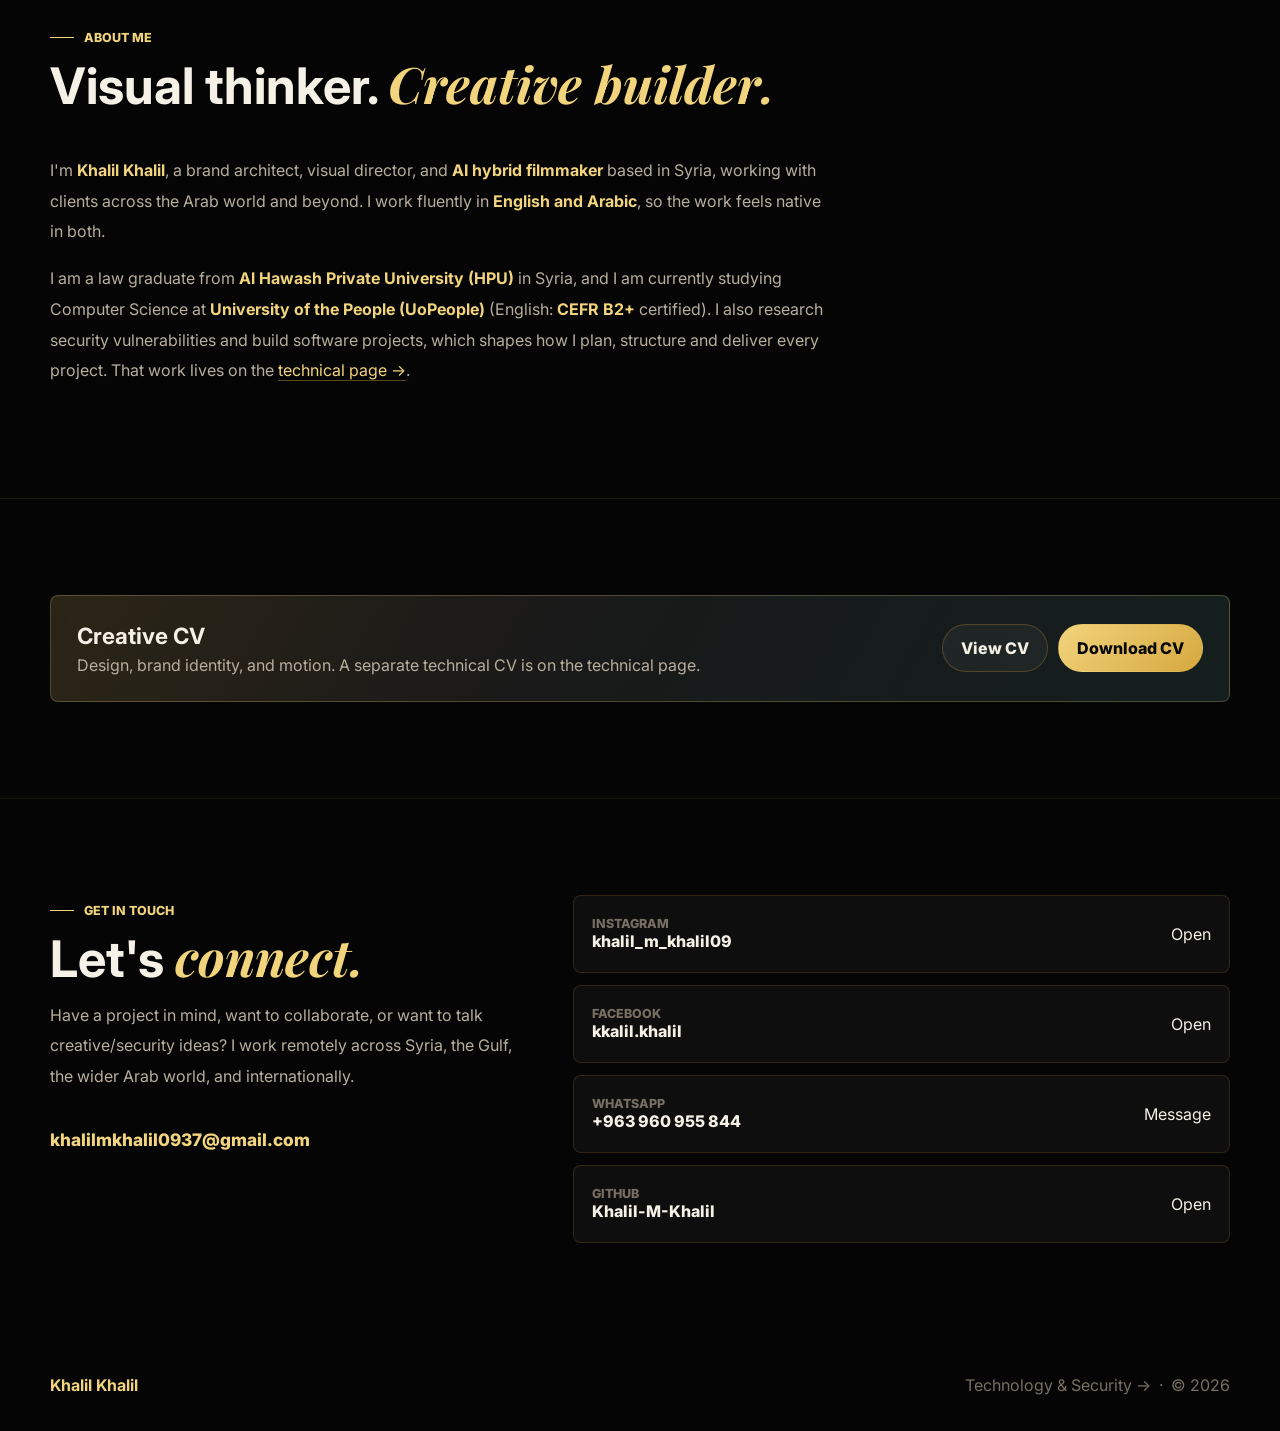
==== commit e65f1184: "feat: add Stronger Than Us AI hybrid short film to design showcase" ====
--- a/design.html
+++ b/design.html
@@ -20,7 +20,7 @@
 
 <link href="https://fonts.googleapis.com/css2?family=Inter:wght@400;500;600;700;800&family=Lora:wght@500;600&family=Playfair+Display:ital,wght@0,700;1,700&display=swap" rel="stylesheet">
 
-<link rel="stylesheet" href="css/style.css?v=20261116b">
+<link rel="stylesheet" href="css/style.css?v=20261117">
 
 </head>
 
@@ -326,15 +326,116 @@
 
         <span class="eyebrow">Cinematic Direction &bull; Hybrid Filmmaking &amp; Original IP</span>
 
-        <h2>Cinema, <span class="serif">vertical &amp; hybrid.</span></h2>
-
-        <p class="section-desc">Original cinematic IPs, on-location mobile filmmaking, and AI-native visual pipelines engineered for vertical screens and immersive storytelling.</p>
+        <h2>Cinema, <span class="serif">narrative &amp; hybrid.</span></h2>
+
+        <p class="section-desc">Original cinematic short films, on-location mobile filmmaking, and AI-native multi-view pipelines engineered for widescreen cinema and vertical screens.</p>
 
       </div>
 
 
 
-      <!-- SPOTLIGHT 1: ZANZIBAR HYBRID AI REEL -->
+      <!-- SPOTLIGHT 1: STRONGER THAN US HYBRID SHORT FILM -->
+      <div class="film-card film-card-produced film-card-widescreen reveal" id="stronger-than-us">
+        <div class="film-grid">
+          <!-- Left: Video Player & Pipeline Artifacts -->
+          <div class="film-media-col">
+            <div class="film-poster-card film-video-card" data-tilt>
+              <div class="film-rec-bar">
+                <span class="film-rec-dot film-rec-dot-live" aria-hidden="true"></span>
+                <span class="film-rec-label film-rec-label-live">PRODUCED 00:01:00</span>
+                <span class="film-format-tag">16:9 WIDESCREEN &bull; HYBRID AI FILM</span>
+              </div>
+              <div class="film-video-wrapper">
+                <video controls muted preload="none" playsinline poster="assets/film/poster-stronger-than-us.webp">
+                  <source src="assets/film/stronger-than-us.mp4" type="video/mp4">
+                  Your browser does not support the video tag.
+                </video>
+              </div>
+            </div>
+
+            <a class="film-book-preview film-matrix-preview" href="assets/film/stronger-than-us-face-matrix.webp" target="_blank" rel="noopener">
+              <div class="film-book-thumb">
+                <img src="assets/film/stronger-than-us-face-matrix.webp" alt="Dual Facial Identity Matrix Conditioning" loading="lazy">
+              </div>
+              <div class="film-book-meta">
+                <span class="film-book-badge">DUAL FACIAL IDENTITY MATRIX</span>
+                <span class="film-book-stats">8-Angle &amp; 9-Angle Multi-View Identity</span>
+              </div>
+            </a>
+          </div>
+
+          <!-- Right: Narrative, Creative Pillars & Production Pipeline -->
+          <div class="film-content-col">
+            <h3 class="film-item-title">Stronger Than Us <span class="serif">أقوى منا: سينما الذكاء الاصطناعي الهجينة</span></h3>
+            <div class="film-meta-tags">
+              <span class="film-tag film-tag-completed"><svg viewBox="0 0 24 24" width="13" height="13" fill="none" stroke="currentColor" stroke-width="2"><polyline points="20 6 9 17 4 12"/></svg> Status: Completed (2026)</span>
+              <span class="film-tag"><svg viewBox="0 0 24 24" width="13" height="13" fill="none" stroke="currentColor" stroke-width="2"><path d="M20 21v-2a4 4 0 0 0-4-4H8a4 4 0 0 0-4 4v2"/><circle cx="12" cy="7" r="4"/></svg> Starring Khalil Khalil &amp; Lead Actress</span>
+              <span class="film-tag"><svg viewBox="0 0 24 24" width="13" height="13" fill="none" stroke="currentColor" stroke-width="2"><rect x="2" y="3" width="20" height="14" rx="2" ry="2"/><line x1="8" y1="21" x2="16" y2="21"/><line x1="12" y1="17" x2="12" y2="21"/></svg> 16:9 Cinematic Widescreen</span>
+              <span class="film-tag"><svg viewBox="0 0 24 24" width="13" height="13" fill="none" stroke="currentColor" stroke-width="2"><polygon points="12 2 15.09 8.26 22 9.27 17 14.14 18.18 21.02 12 17.77 5.82 21.02 7 14.14 2 9.27 8.91 8.26 12 2"/></svg> Multi-Angle Generative Video Synthesis</span>
+            </div>
+
+            <blockquote class="film-logline film-logline-gold">
+              <span class="film-logline-tag film-logline-tag-gold"><svg viewBox="0 0 24 24" width="11" height="11" fill="none" stroke="currentColor" stroke-width="2.5"><polygon points="5 3 19 12 5 21 5 3"/></svg> Narrative Logline</span>
+              <p class="film-logline-text"><span class="film-quote-mark">&ldquo;</span>Two souls suspended above the slumber of a glowing city. Between a clenched hand on cold stone and a tender embrace against the skyline, an unspoken connection emerges that defies the weight of the world below.<span class="film-quote-mark">&rdquo;</span></p>
+            </blockquote>
+
+            <div class="film-pillars-grid">
+              <div class="film-pillar-card">
+                <div class="film-pillar-icon" aria-hidden="true">
+                  <svg viewBox="0 0 24 24" width="18" height="18" fill="none" stroke="currentColor" stroke-width="2"><path d="M20 21v-2a4 4 0 0 0-4-4H8a4 4 0 0 0-4 4v2"/><circle cx="12" cy="7" r="4"/></svg>
+                </div>
+                <div class="film-pillar-body">
+                  <h4>Dual-Actor Identity Preservation</h4>
+                  <p>Engineered multi-angle 8-angle and 9-angle studio matrices for both actors, achieving zero facial drift, consistent bone structure, and seamless emotional coherence across all three generative scenes.</p>
+                </div>
+              </div>
+
+              <div class="film-pillar-card">
+                <div class="film-pillar-icon" aria-hidden="true">
+                  <svg viewBox="0 0 24 24" width="18" height="18" fill="none" stroke="currentColor" stroke-width="2"><circle cx="12" cy="12" r="3"/><path d="M19.4 15a1.65 1.65 0 0 0 .33 1.82l.06.06a2 2 0 0 1 0 2.83 2 2 0 0 1-2.83 0l-.06-.06a1.65 1.65 0 0 0-1.82-.33 1.65 1.65 0 0 0-1 1.51V21a2 2 0 0 1-2 2 2 2 0 0 1-2-2v-.09A1.65 1.65 0 0 0 9 19.4a1.65 1.65 0 0 0-1.82.33l-.06.06a2 2 0 0 1-2.83 0 2 2 0 0 1 0-2.83l.06-.06a1.65 1.65 0 0 0 .33-1.82 1.65 1.65 0 0 0-1.51-1H3a2 2 0 0 1-2-2 2 2 0 0 1 2-2h.09A1.65 1.65 0 0 0 4.6 9a1.65 1.65 0 0 0-.33-1.82l-.06-.06a2 2 0 0 1 0-2.83 2 2 0 0 1 2.83 0l.06.06a1.65 1.65 0 0 0 1.82.33H9a1.65 1.65 0 0 0 1-1.51V3a2 2 0 0 1 2-2 2 2 0 0 1 2 2v.09a1.65 1.65 0 0 0 1 1.51 1.65 1.65 0 0 0 1.82-.33l.06-.06a2 2 0 0 1 2.83 0 2 2 0 0 1 0 2.83l-.06.06a1.65 1.65 0 0 0-.33 1.82V9a1.65 1.65 0 0 0 1.51 1H21a2 2 0 0 1 2 2 2 2 0 0 1-2 2h-.09a1.65 1.65 0 0 0-1.51 1z"/></svg>
+                </div>
+                <div class="film-pillar-body">
+                  <h4>Chiaroscuro &amp; City Bokeh Composition</h4>
+                  <p>Atmospheric night lighting featuring cool rim lights, volumetric rooftop mist, and creamy city light circles contrasting against deep obsidian shadows.</p>
+                </div>
+              </div>
+
+              <div class="film-pillar-card">
+                <div class="film-pillar-icon" aria-hidden="true">
+                  <svg viewBox="0 0 24 24" width="18" height="18" fill="none" stroke="currentColor" stroke-width="2"><polygon points="11 5 6 9 2 9 2 15 6 15 11 19 11 5"/><path d="M19.07 4.93a10 10 0 0 1 0 14.14M15.54 8.46a5 5 0 0 1 0 7.07"/></svg>
+                </div>
+                <div class="film-pillar-body">
+                  <h4>Pacing &amp; Cinematic Audio Design</h4>
+                  <p>Edited and scored in CapCut with dynamic spatial audio, building from quiet intimate tension to an expansive emotional resolution overlooking the rooftop panorama.</p>
+                </div>
+              </div>
+            </div>
+
+            <!-- Downloadable / Cloud Artifacts CTAs -->
+            <div class="film-actions-panel">
+              <span class="film-actions-heading">Explore Production Pipeline &amp; Assets:</span>
+              <div class="film-actions-group">
+                <a class="btn btn-primary film-btn-doc" href="https://drive.google.com/drive/folders/1F5gYCADYKcSElBw8p6ba8xfwfgDqhW2s?usp=sharing" target="_blank" rel="noopener">
+                  <svg viewBox="0 0 24 24" width="16" height="16" fill="none" stroke="currentColor" stroke-width="2"><path d="M22 19a2 2 0 0 1-2 2H4a2 2 0 0 1-2-2V5a2 2 0 0 1 2-2h5l2 3h9a2 2 0 0 1 2 2z"/></svg>
+                  <span>Open Drive Film Archive</span>
+                </a>
+                <a class="btn film-btn-doc" href="assets/film/stronger-than-us-face-matrix.webp" target="_blank" rel="noopener">
+                  <svg viewBox="0 0 24 24" width="16" height="16" fill="none" stroke="currentColor" stroke-width="2"><circle cx="12" cy="12" r="10"/><path d="M8 14s1.5 2 4 2 4-2 4-2"/><line x1="9" y1="9" x2="9.01" y2="9"/><line x1="15" y1="9" x2="15.01" y2="9"/></svg>
+                  <span>View Dual Identity Matrix</span>
+                </a>
+                <a class="btn film-btn-doc" href="https://drive.google.com/file/d/1B-iImQfrBOhXzV3VMgRm7YEH7b9vGLqY/view?usp=sharing" target="_blank" rel="noopener">
+                  <svg viewBox="0 0 24 24" width="16" height="16" fill="none" stroke="currentColor" stroke-width="2"><polygon points="5 3 19 12 5 21 5 3"/></svg>
+                  <span>Watch Master on Drive</span>
+                </a>
+              </div>
+            </div>
+          </div>
+        </div>
+      </div>
+
+
+
+      <!-- SPOTLIGHT 2: ZANZIBAR HYBRID AI REEL -->
 
       <div class="film-card film-card-produced reveal" id="zanzibar-reel">
 
@@ -532,7 +633,7 @@
 
 
 
-      <!-- SPOTLIGHT 2: THE LAST REFLECTION -->
+      <!-- SPOTLIGHT 3: THE LAST REFLECTION -->
 
       <div class="film-card reveal">
 
--- a/css/style.css
+++ b/css/style.css
@@ -2253,6 +2253,30 @@
   margin-top: 48px;
 }
 
+.film-card-widescreen .film-grid {
+  grid-template-columns: 440px 1fr;
+  gap: 36px;
+}
+
+@media (max-width: 1120px) {
+  .film-card-widescreen .film-grid {
+    grid-template-columns: 380px 1fr;
+  }
+}
+
+@media (max-width: 980px) {
+  .film-card-widescreen .film-grid {
+    grid-template-columns: 1fr;
+    gap: 24px;
+  }
+  .film-card-widescreen .film-poster-card {
+    max-width: 100%;
+  }
+  .film-card-widescreen .film-book-preview {
+    max-width: 100%;
+  }
+}
+
 .film-item-title {
   font-size: 1.55rem;
   font-weight: 700;
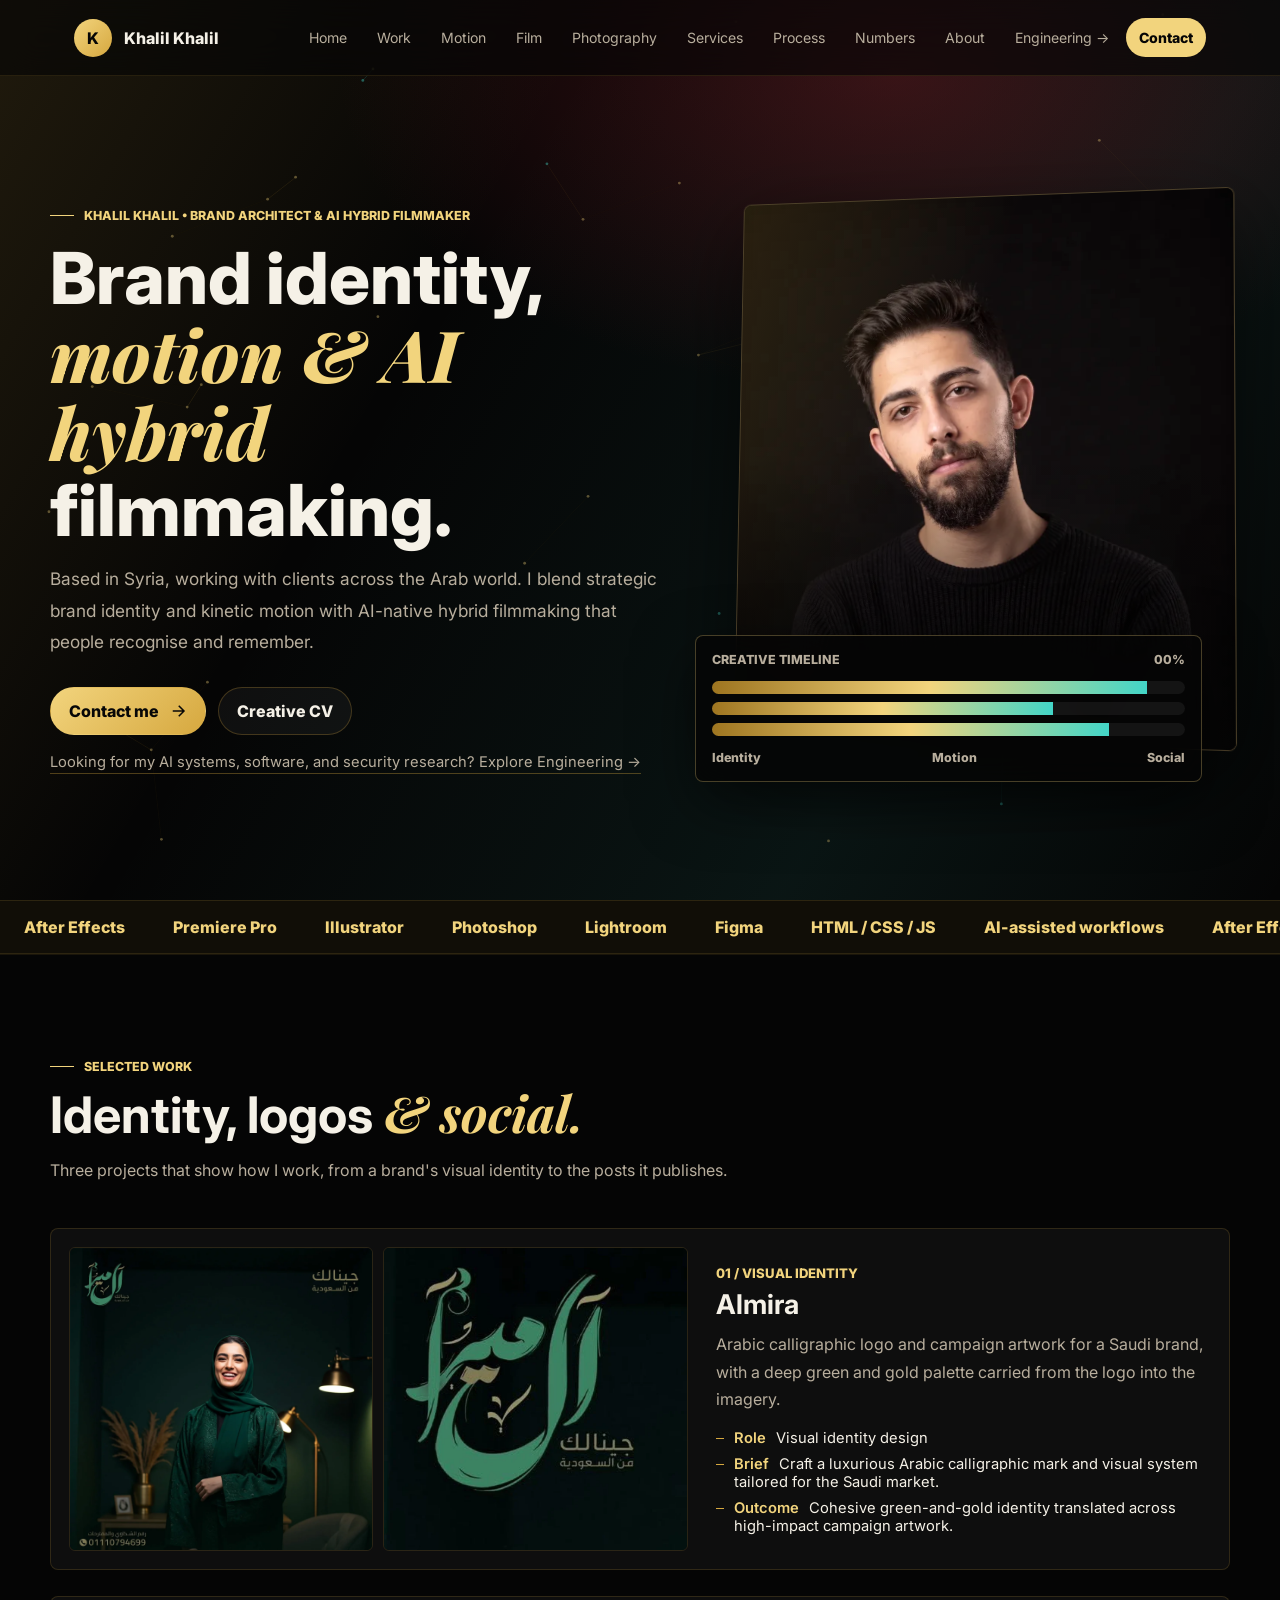
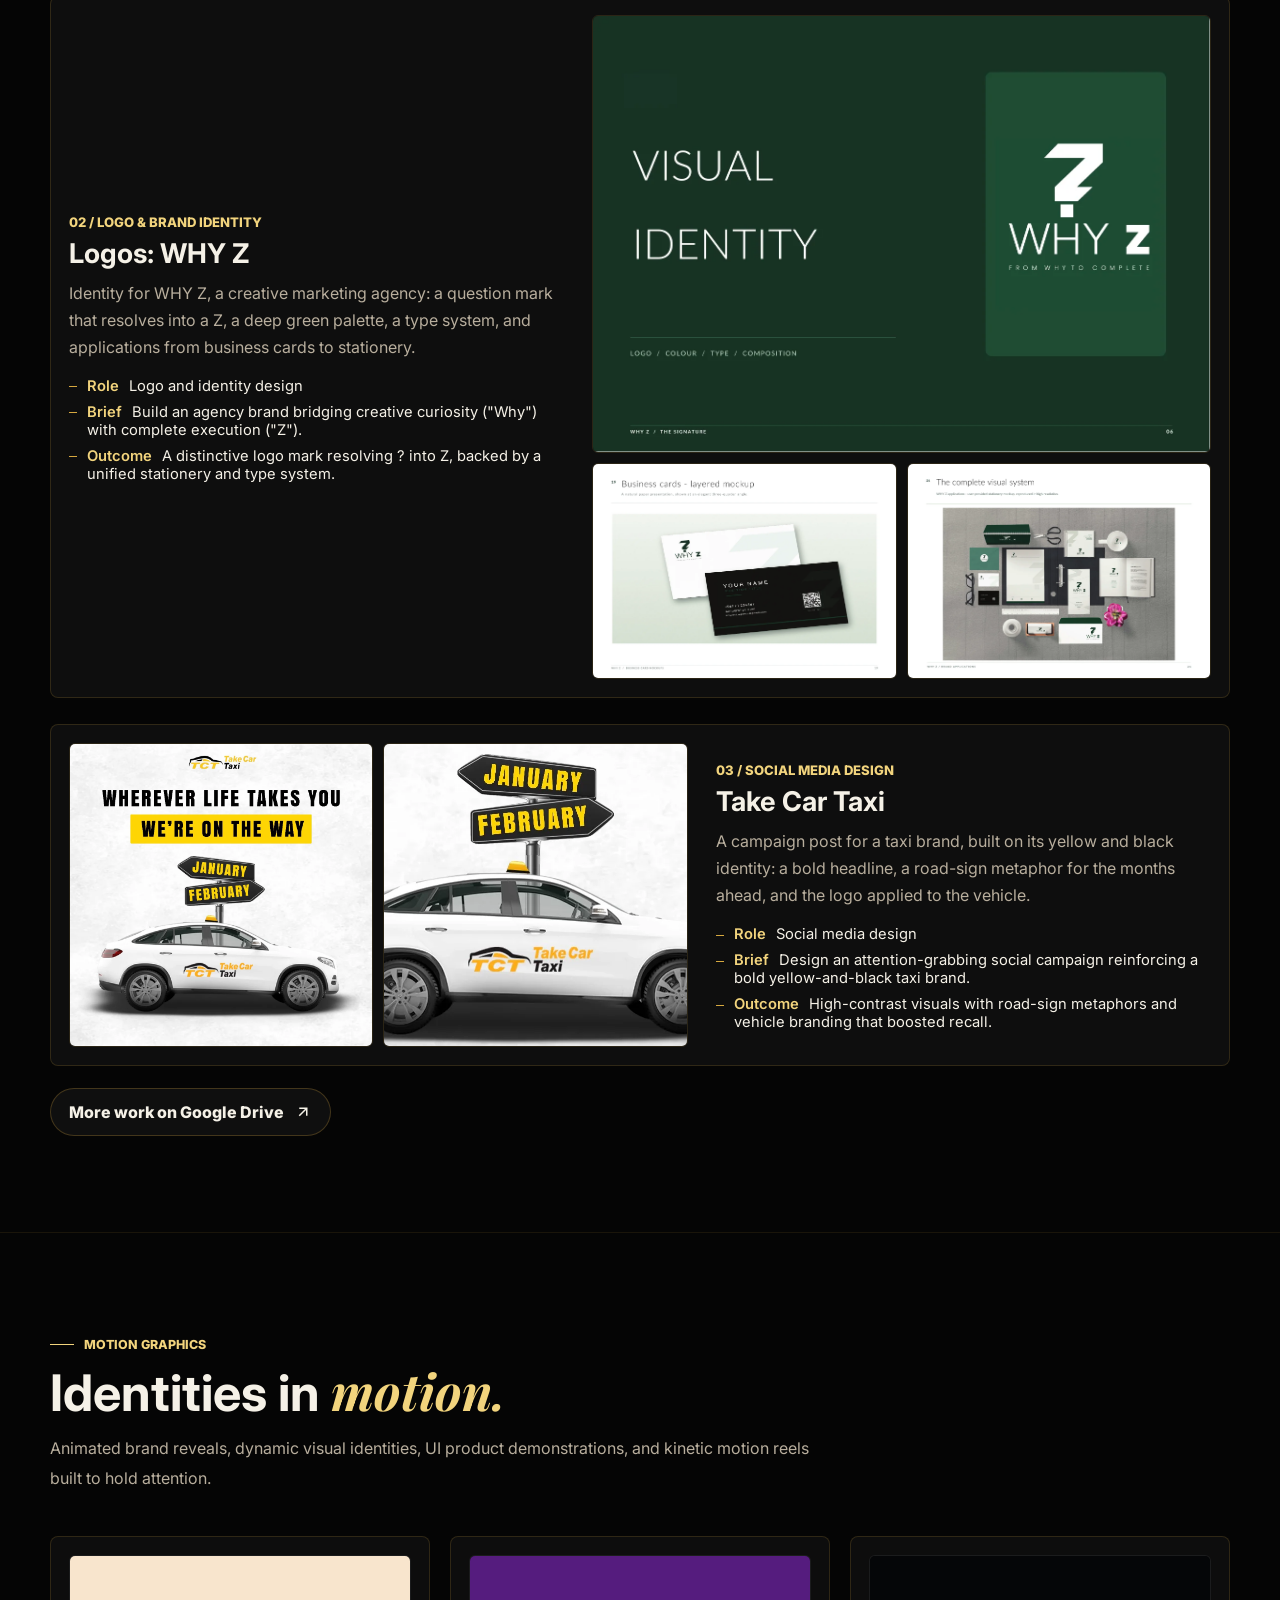
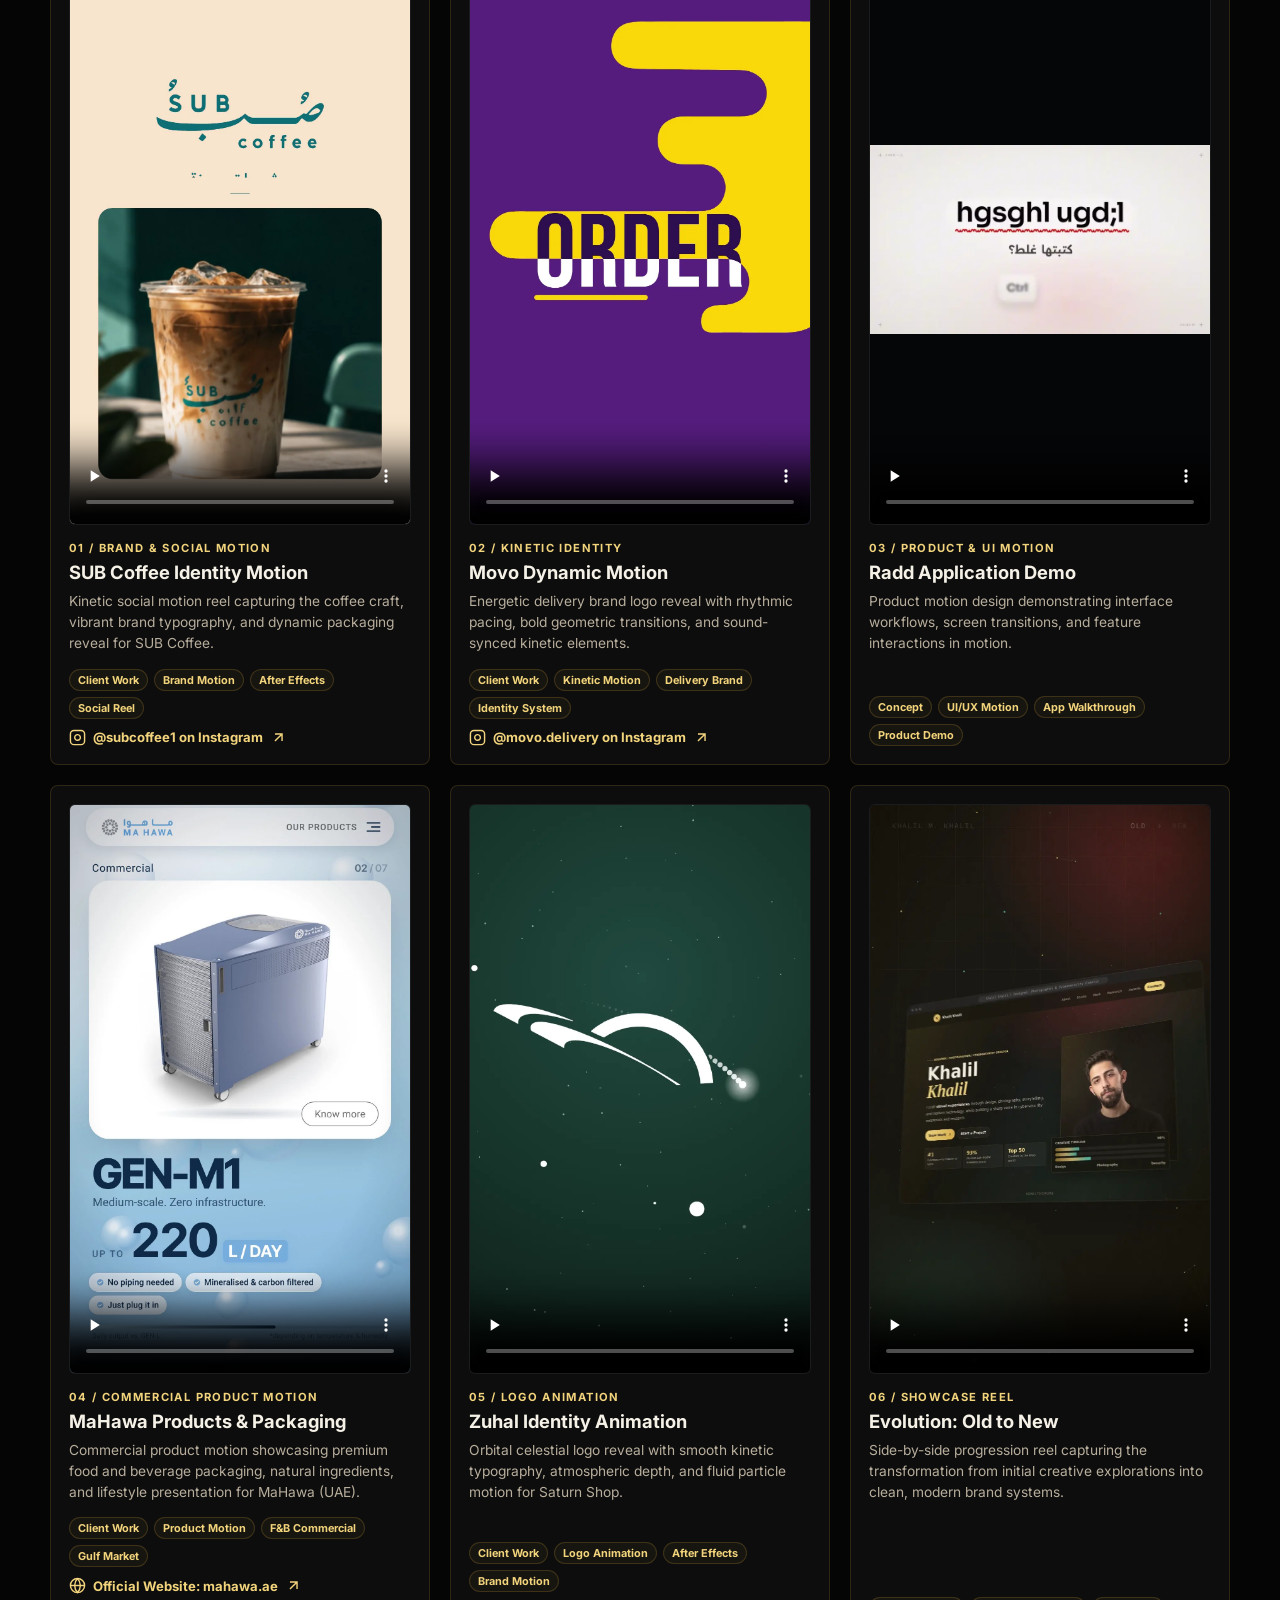
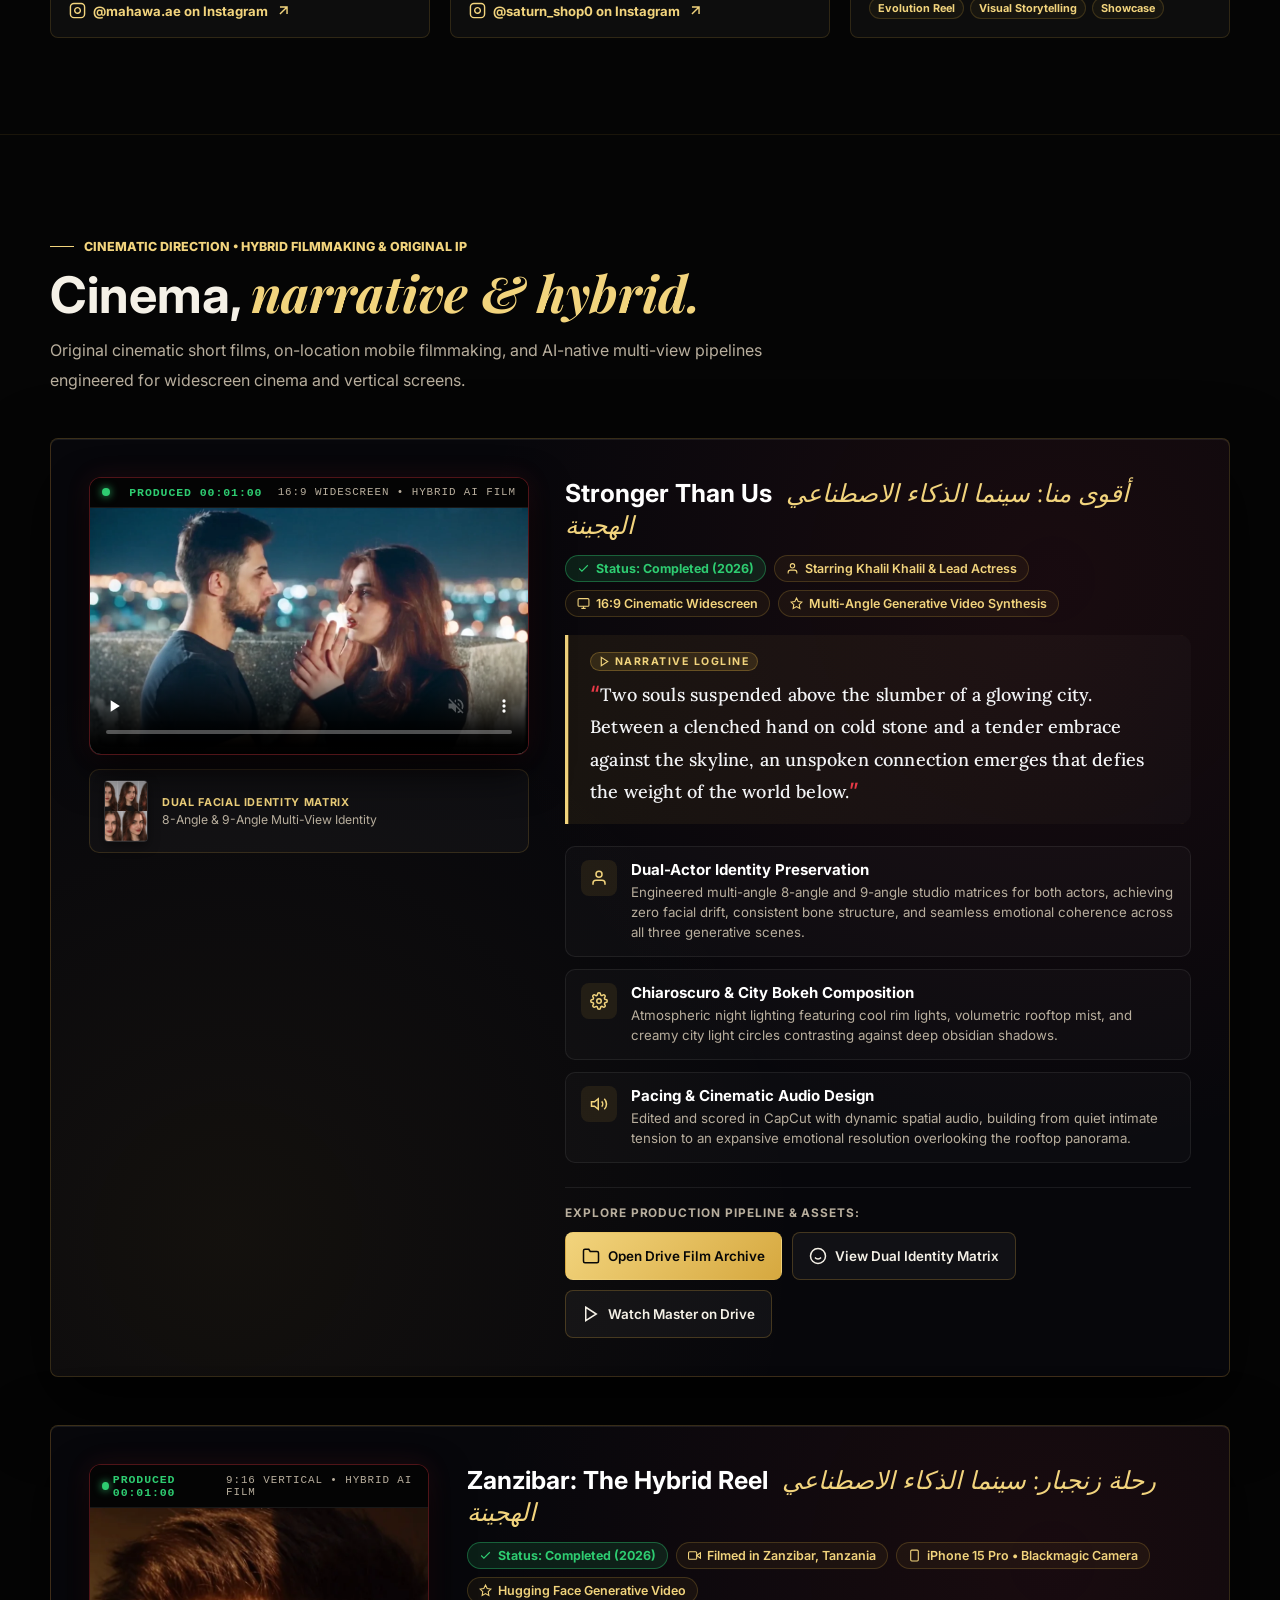
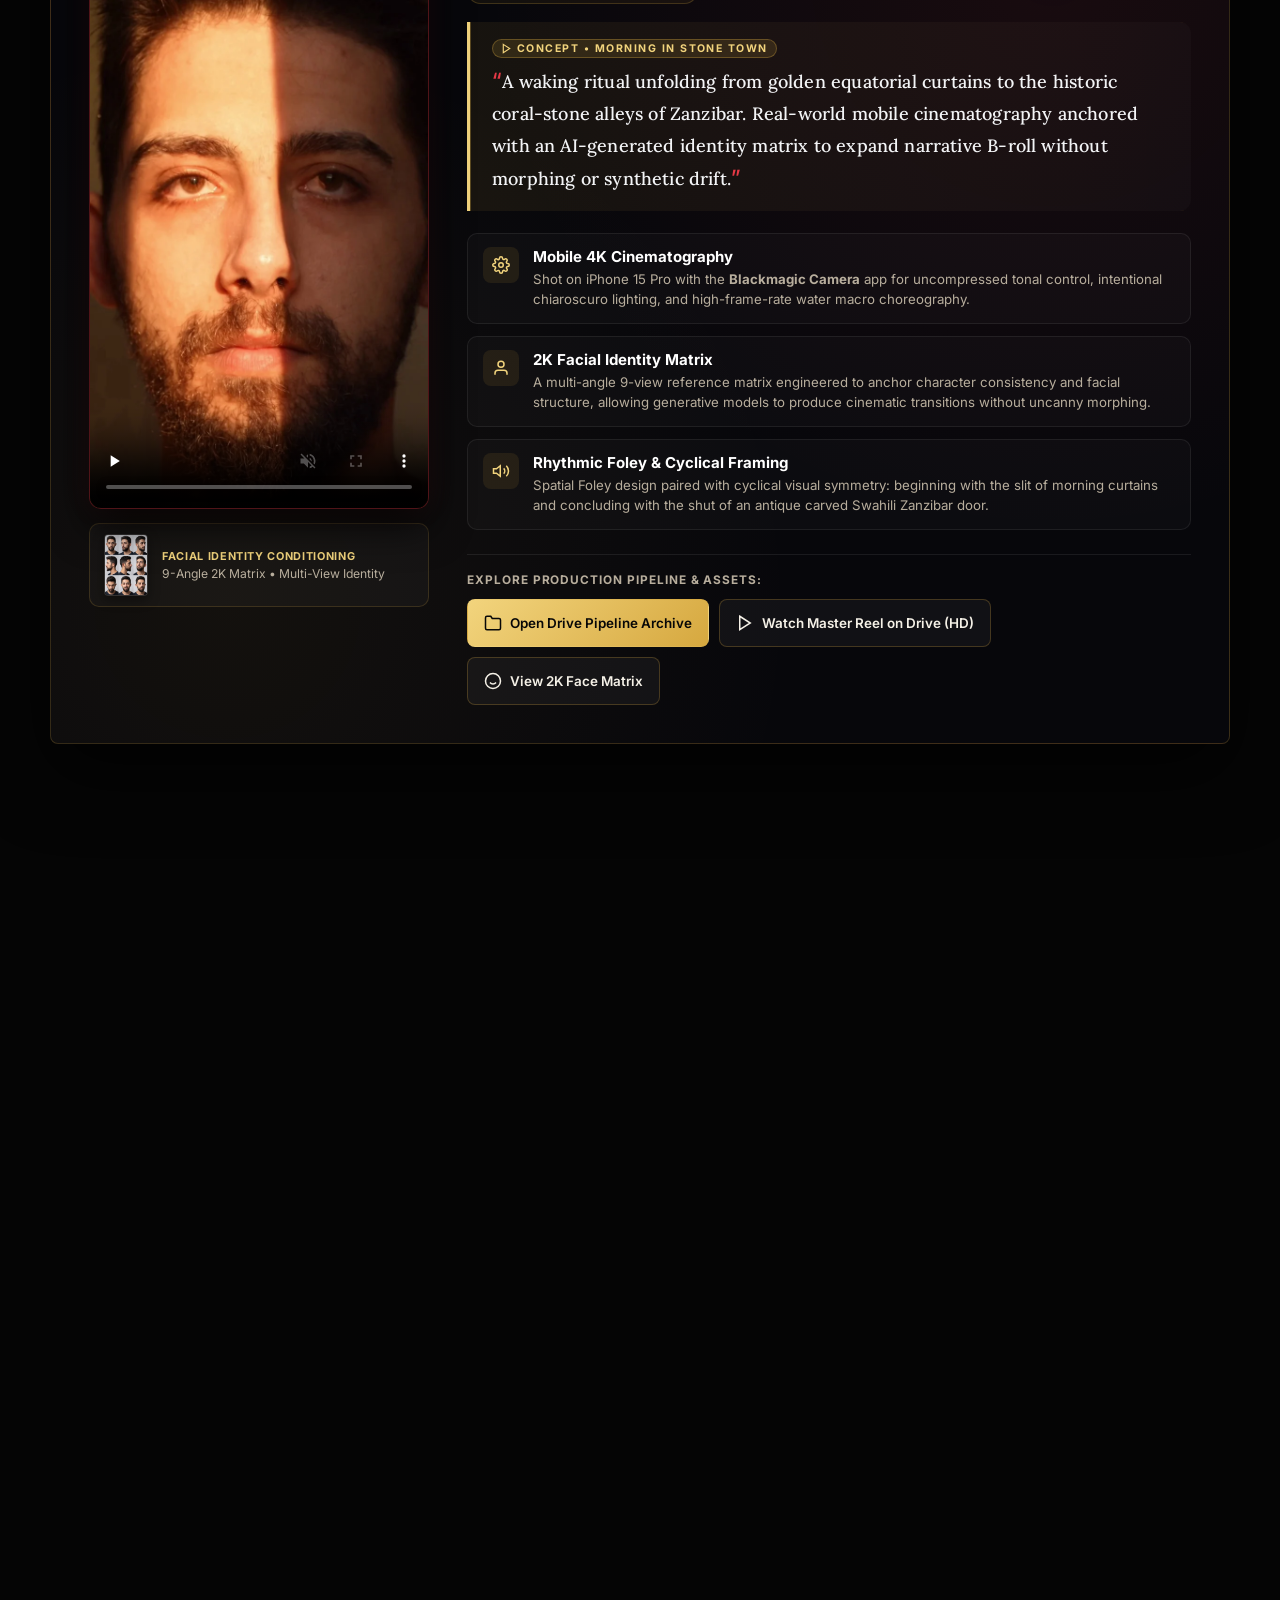
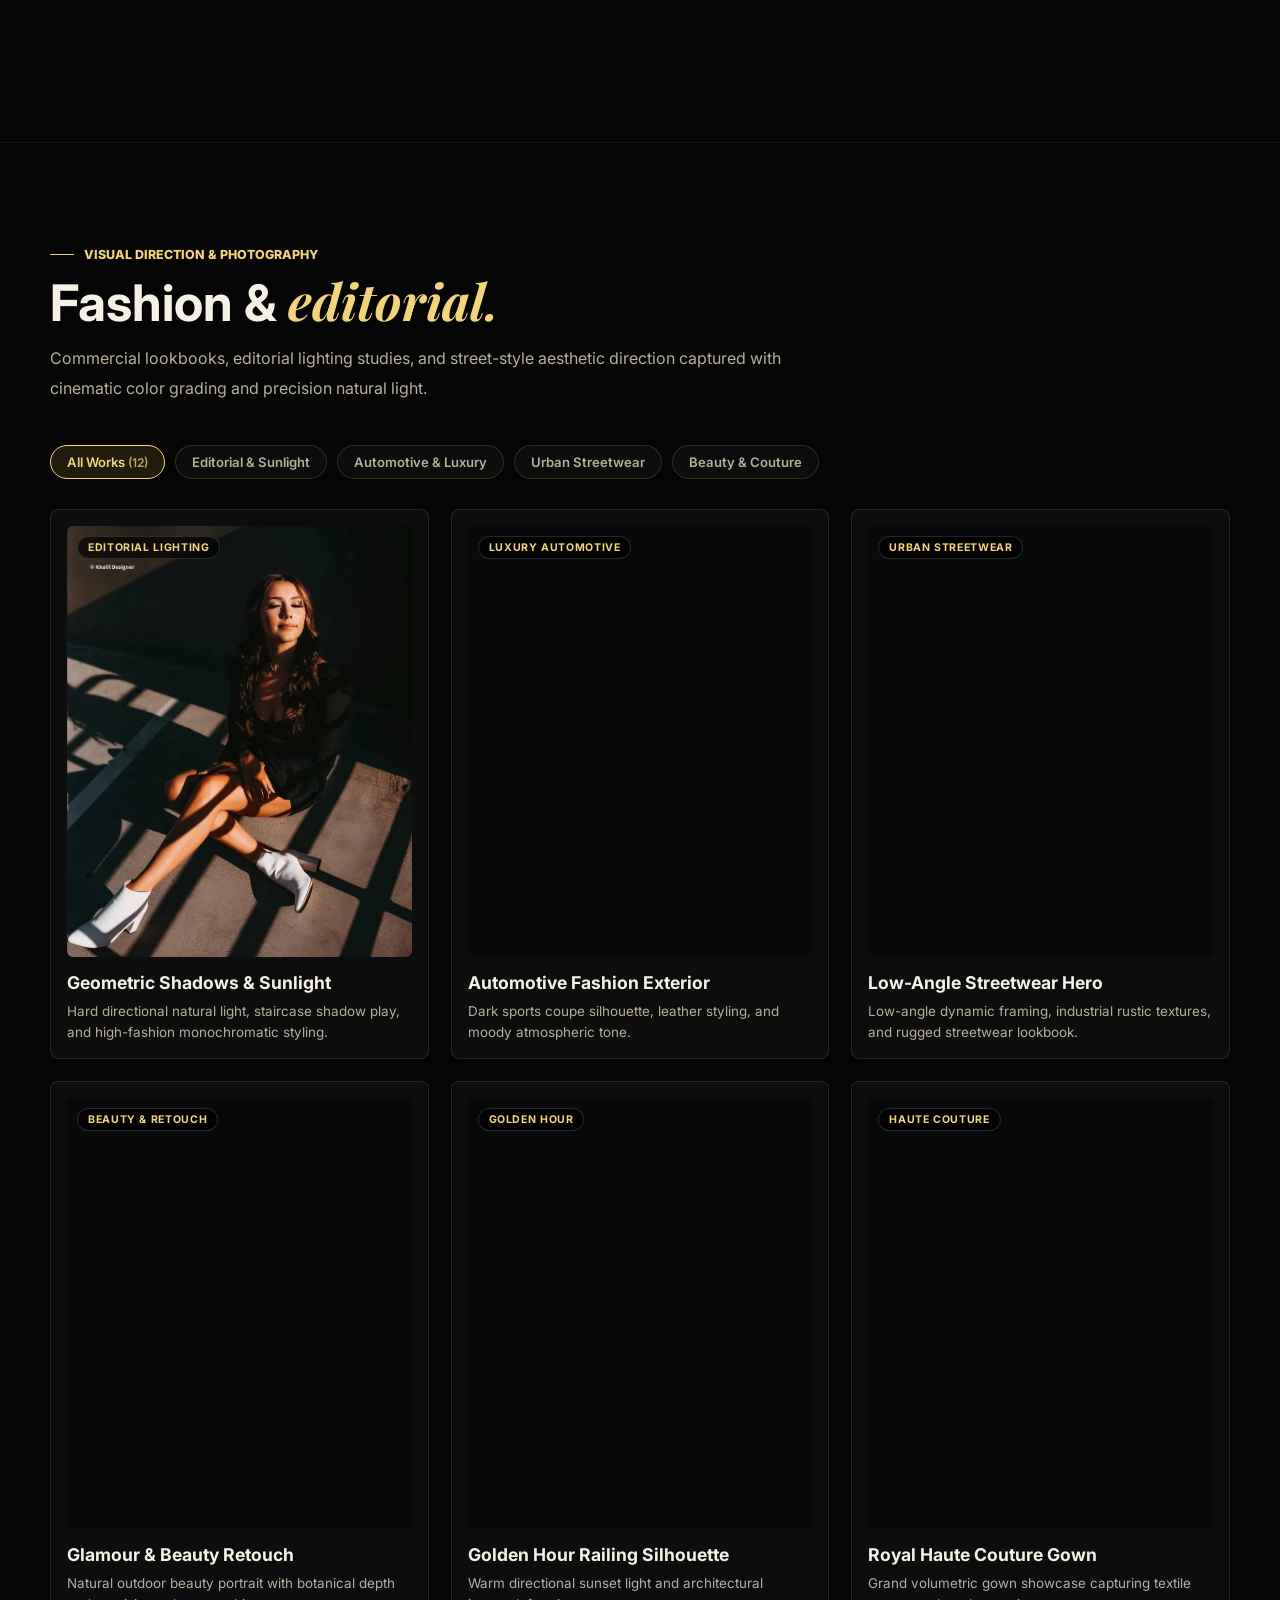
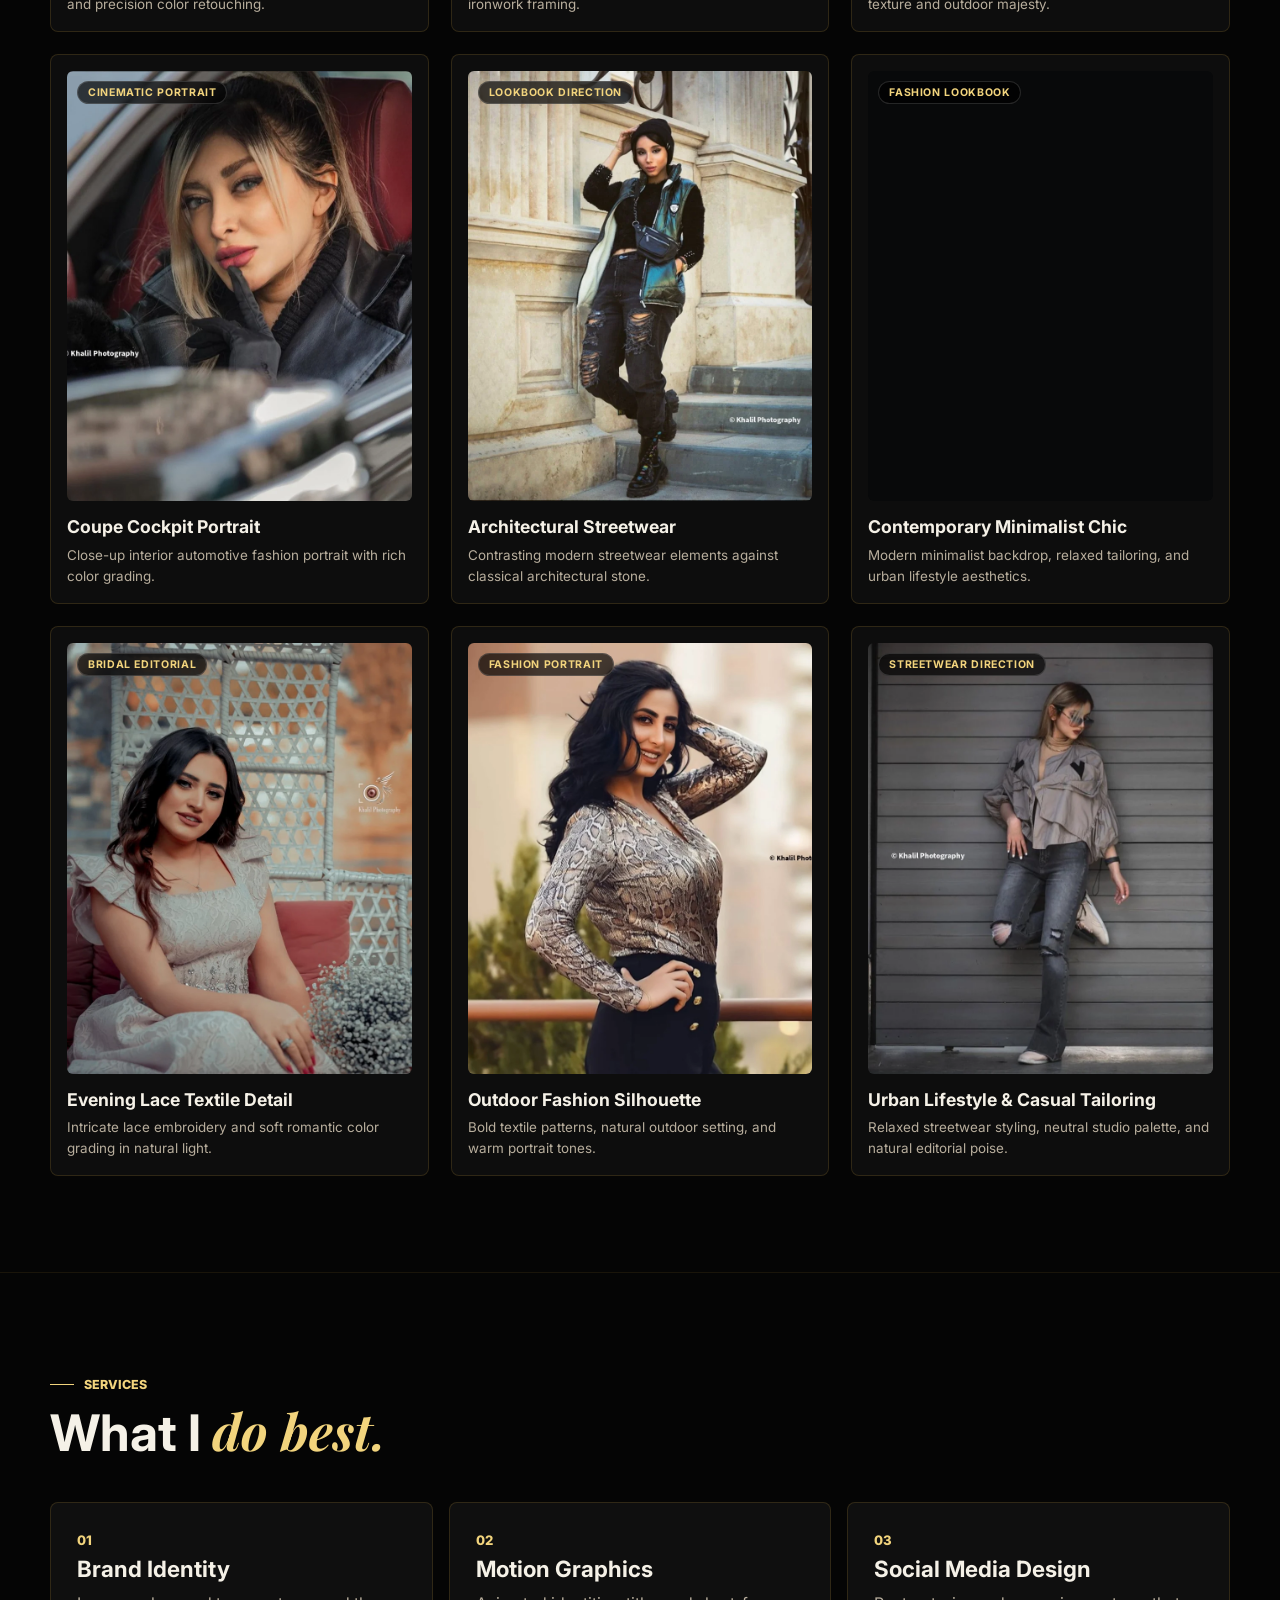
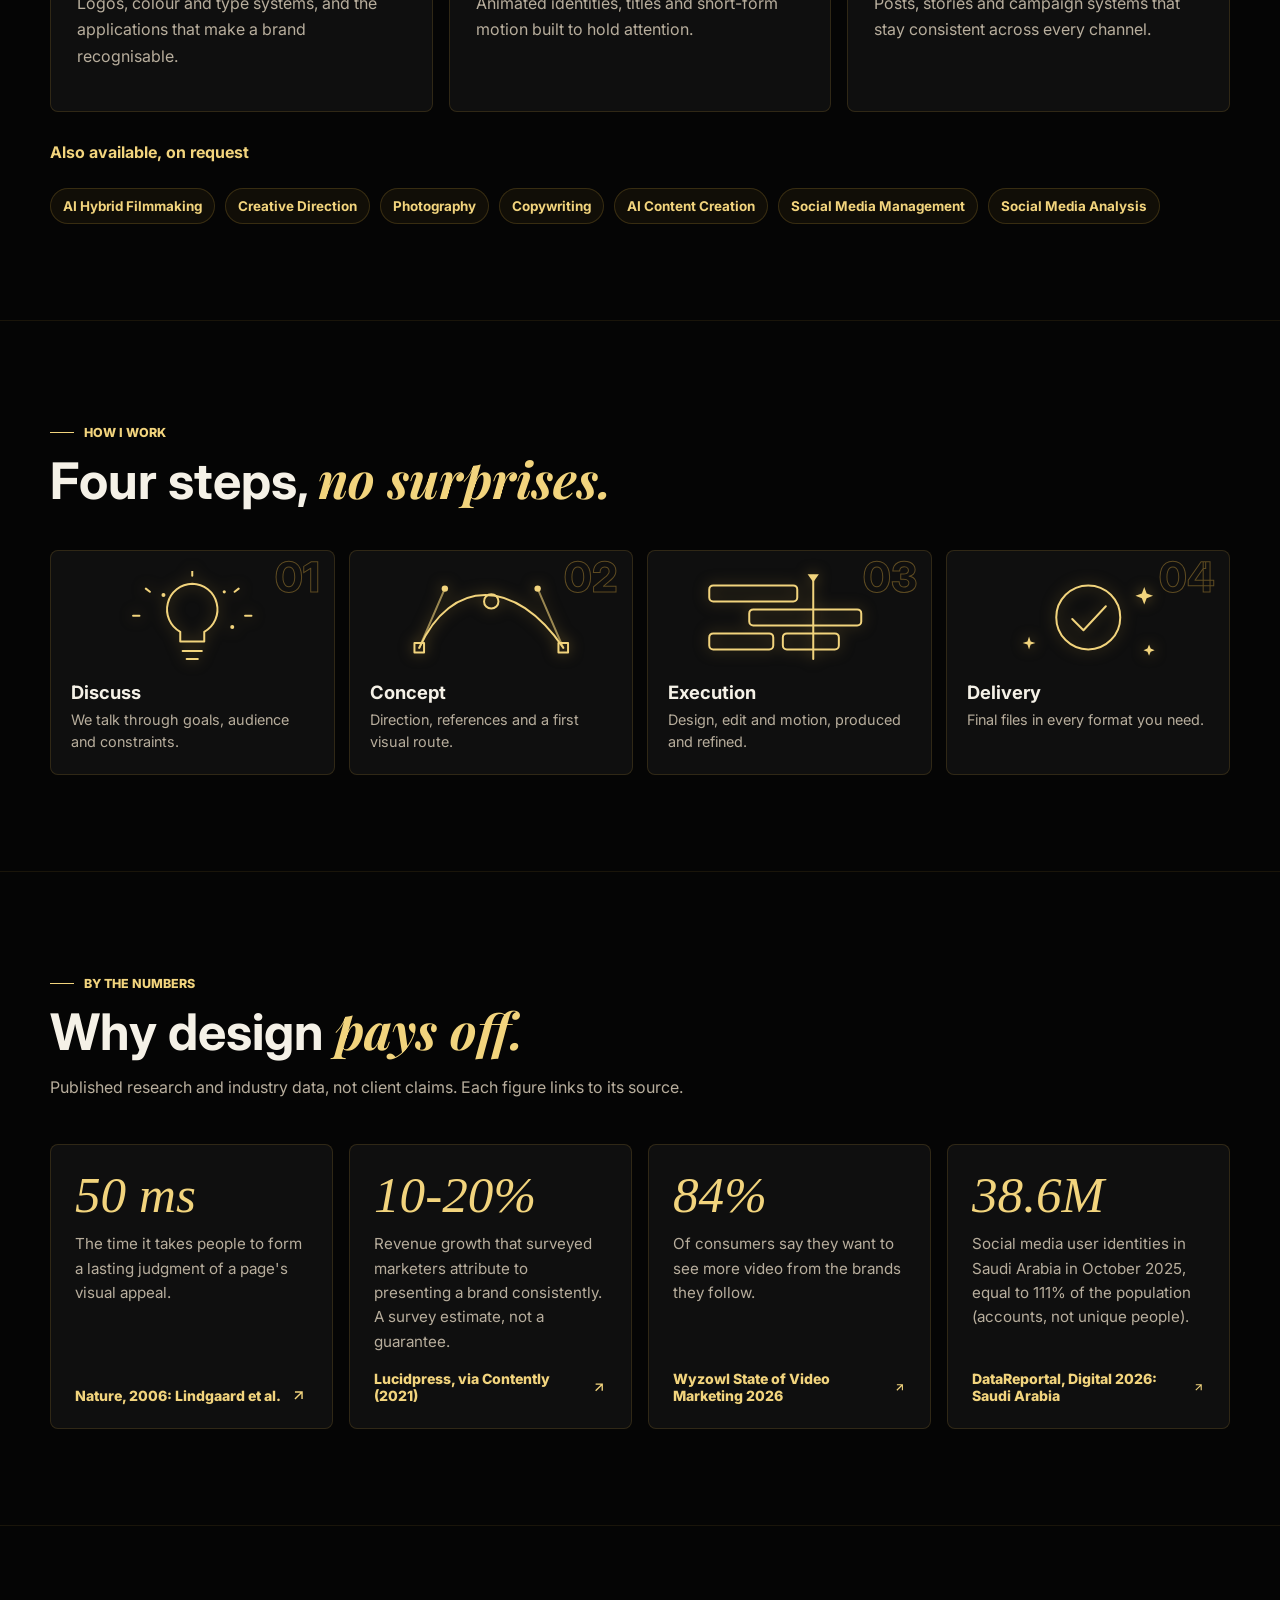
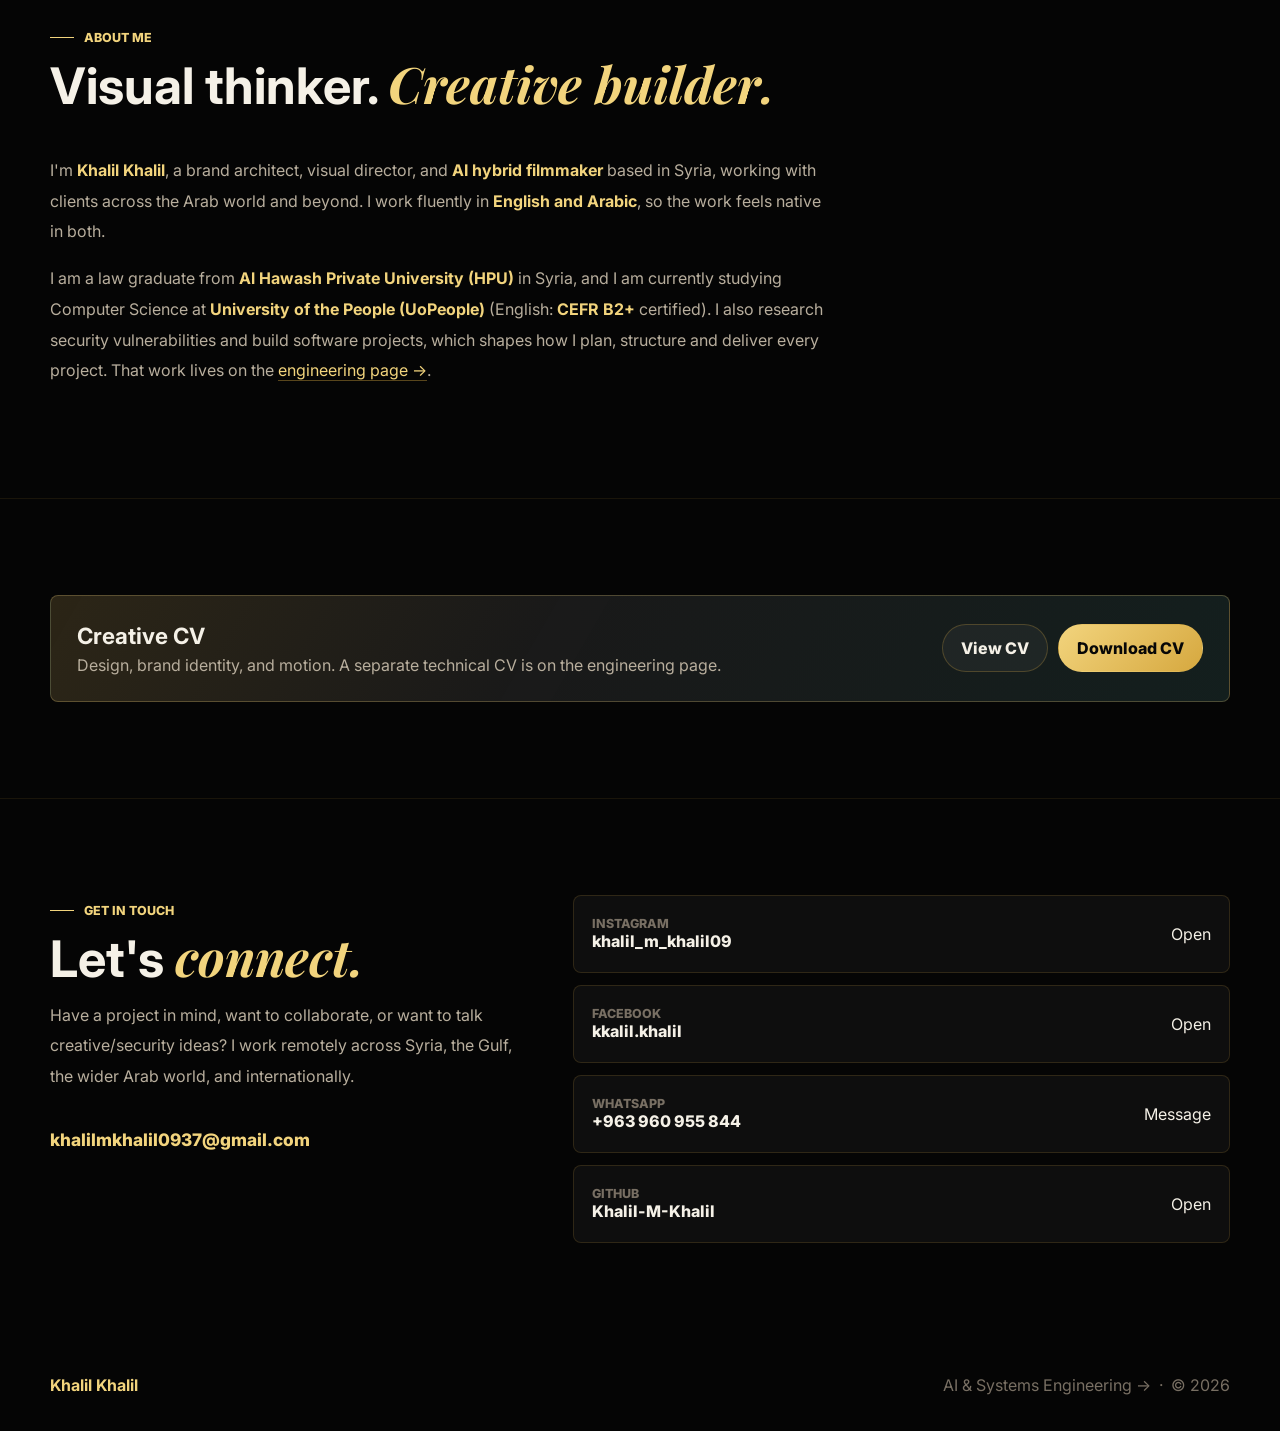
==== commit 76aeb1bf: "Elevate track terminology to Creative & Cinema and AI & Systems" ====
--- a/design.html
+++ b/design.html
@@ -40,7 +40,7 @@
 
     <button class="menu-btn" id="menuBtn" aria-label="Open menu" aria-controls="navLinks" aria-expanded="false"><svg viewBox="0 0 24 24" width="19" height="19" fill="none" stroke="currentColor" stroke-width="2"><path d="M4 7h16M4 12h16M4 17h16"/></svg></button>
 
-    <div class="nav-links" id="navLinks"><a href="index.html">Home</a><a href="#work">Work</a><a href="#motion">Motion</a><a href="#film">Film</a><a href="#photography">Photography</a><a href="#services">Services</a><a href="#process">Process</a><a href="#numbers">Numbers</a><a href="#about">About</a><a href="technical.html">Technical &rarr;</a><a class="nav-action" href="#contact">Contact</a></div></div></nav>
+    <div class="nav-links" id="navLinks"><a href="index.html">Home</a><a href="#work">Work</a><a href="#motion">Motion</a><a href="#film">Film</a><a href="#photography">Photography</a><a href="#services">Services</a><a href="#process">Process</a><a href="#numbers">Numbers</a><a href="#about">About</a><a href="technical.html">Engineering &rarr;</a><a class="nav-action" href="#contact">Contact</a></div></div></nav>
 
 <main>
 
@@ -54,7 +54,7 @@
 
     <div class="hero-actions reveal"><a class="btn btn-primary" href="#contact">Contact me <svg viewBox="0 0 24 24" fill="none" stroke="currentColor" stroke-width="2"><path d="M5 12h14M13 5l7 7-7 7"/></svg></a><a class="btn" href="assets/Khalil_Khalil_CV_Creative.pdf" target="_blank" rel="noopener">Creative CV</a></div>
 
-    <a class="quiet reveal" href="technical.html">Looking for my security research and software projects? Visit the technical page &rarr;</a>
+    <a class="quiet reveal" href="technical.html">Looking for my AI systems, software, and security research? Explore Engineering &rarr;</a>
 
   </div>
 
@@ -1157,9 +1157,9 @@
 
     <div class="section-head"><span class="eyebrow reveal">About Me</span><h2 class="reveal">Visual thinker. <span class="serif">Creative builder.</span></h2></div>
 
-    <div class="about-copy reveal"><p>I'm <strong>Khalil Khalil</strong>, a brand architect, visual director, and <strong>AI hybrid filmmaker</strong> based in Syria, working with clients across the Arab world and beyond. I work fluently in <strong>English and Arabic</strong>, so the work feels native in both.</p><p>I am a law graduate from <strong>Al Hawash Private University (HPU)</strong> in Syria, and I am currently studying Computer Science at <strong>University of the People (UoPeople)</strong> (English: <strong>CEFR B2+</strong> certified). I also research security vulnerabilities and build software projects, which shapes how I plan, structure and deliver every project. That work lives on the <a class="inline-link" href="technical.html">technical page &rarr;</a>.</p></div></div></div></div></section>
-
-  <section class="section" id="cv"><div class="container"><div class="cv-strip reveal"><div><h3>Creative CV</h3><p>Design, brand identity, and motion. A separate technical CV is on the technical page.</p></div><div class="cv-actions"><a class="btn" href="assets/Khalil_Khalil_CV_Creative.pdf" target="_blank" rel="noopener">View CV</a><a class="btn btn-primary" href="assets/Khalil_Khalil_CV_Creative.pdf" download="Khalil_Khalil_CV_Creative.pdf">Download CV</a></div></div></div></section>
+    <div class="about-copy reveal"><p>I'm <strong>Khalil Khalil</strong>, a brand architect, visual director, and <strong>AI hybrid filmmaker</strong> based in Syria, working with clients across the Arab world and beyond. I work fluently in <strong>English and Arabic</strong>, so the work feels native in both.</p><p>I am a law graduate from <strong>Al Hawash Private University (HPU)</strong> in Syria, and I am currently studying Computer Science at <strong>University of the People (UoPeople)</strong> (English: <strong>CEFR B2+</strong> certified). I also research security vulnerabilities and build software projects, which shapes how I plan, structure and deliver every project. That work lives on the <a class="inline-link" href="technical.html">engineering page &rarr;</a>.</p></div></div></div></div></section>
+
+  <section class="section" id="cv"><div class="container"><div class="cv-strip reveal"><div><h3>Creative CV</h3><p>Design, brand identity, and motion. A separate technical CV is on the engineering page.</p></div><div class="cv-actions"><a class="btn" href="assets/Khalil_Khalil_CV_Creative.pdf" target="_blank" rel="noopener">View CV</a><a class="btn btn-primary" href="assets/Khalil_Khalil_CV_Creative.pdf" download="Khalil_Khalil_CV_Creative.pdf">Download CV</a></div></div></div></section>
 
 <section class="section" id="contact">
 
@@ -1233,7 +1233,7 @@
 
 </main>
 
-<footer><div class="container footer-inner"><b>Khalil Khalil</b><span><a href="technical.html">Technology &amp; Security &rarr;</a> &nbsp;·&nbsp; © 2026</span></div></footer>
+<footer><div class="container footer-inner"><b>Khalil Khalil</b><span><a href="technical.html">AI &amp; Systems Engineering &rarr;</a> &nbsp;·&nbsp; © 2026</span></div></footer>
 
 <script src="js/main.js"></script>
 
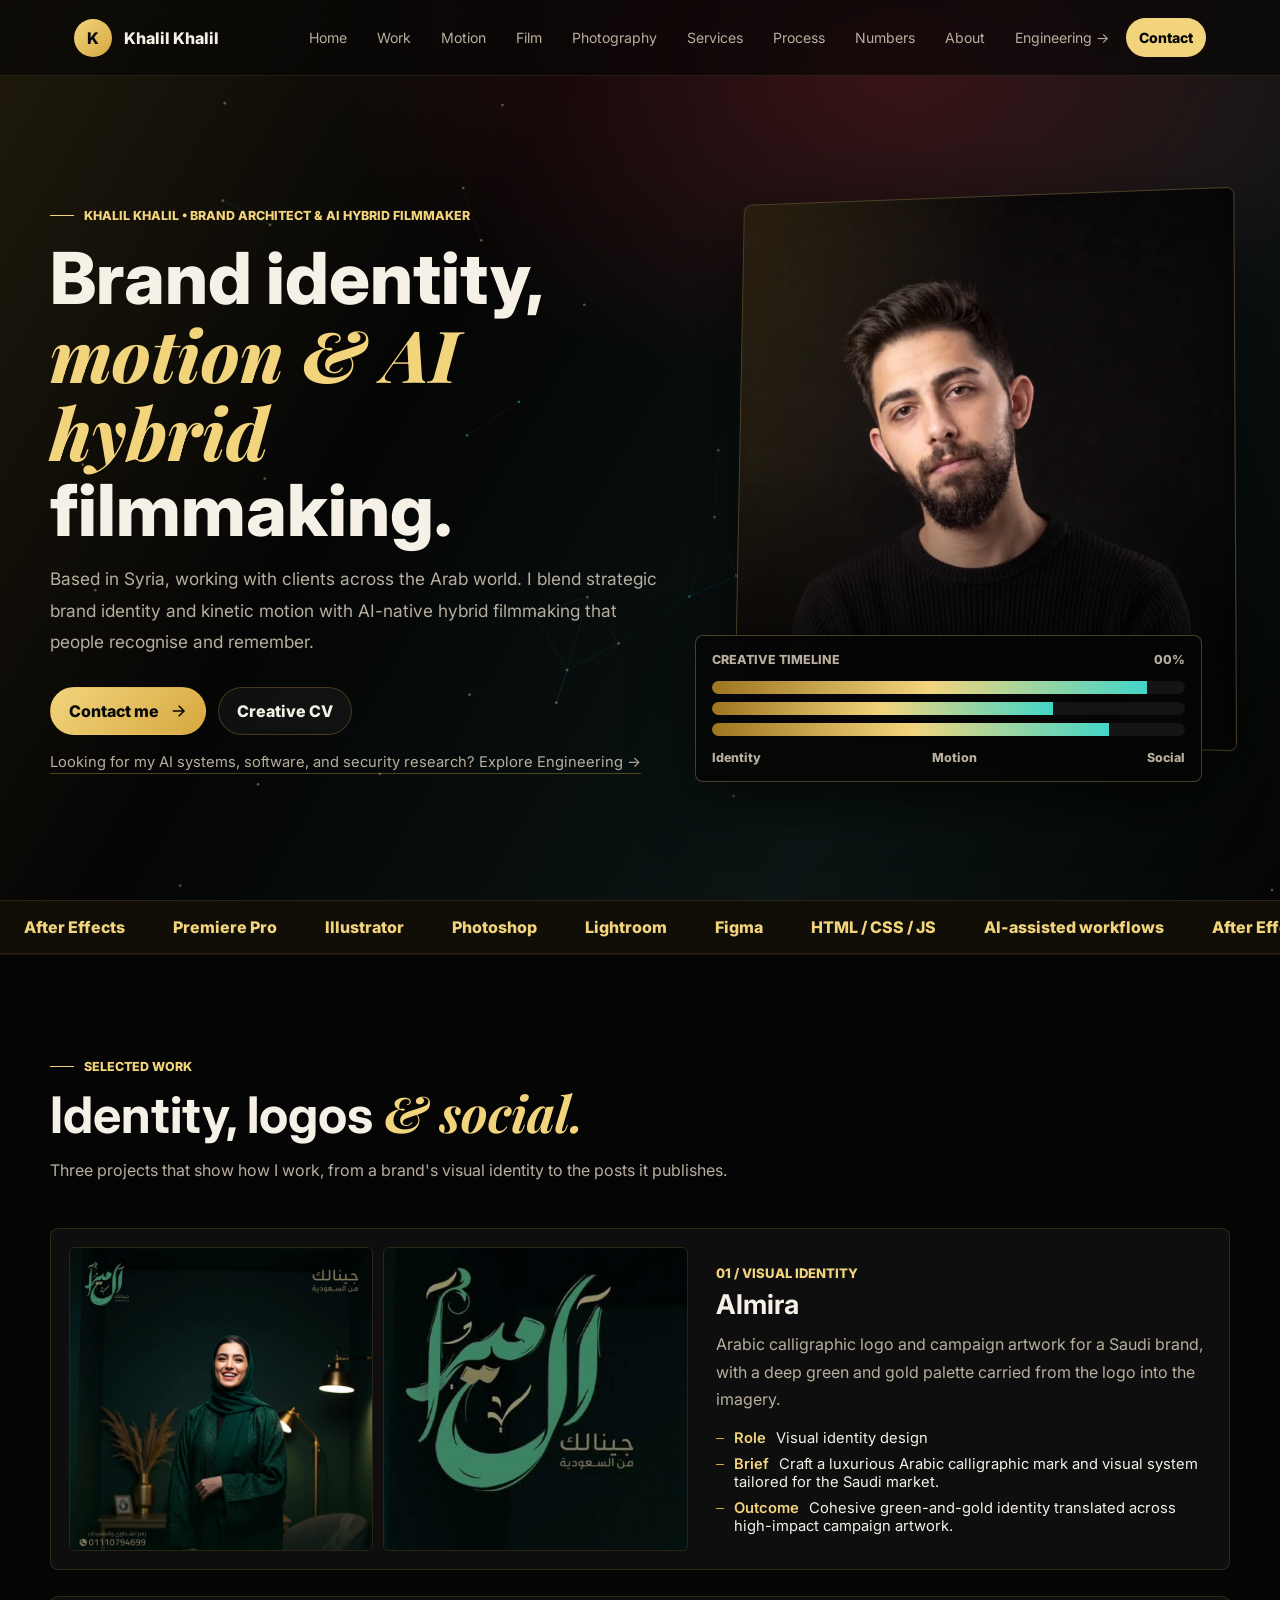
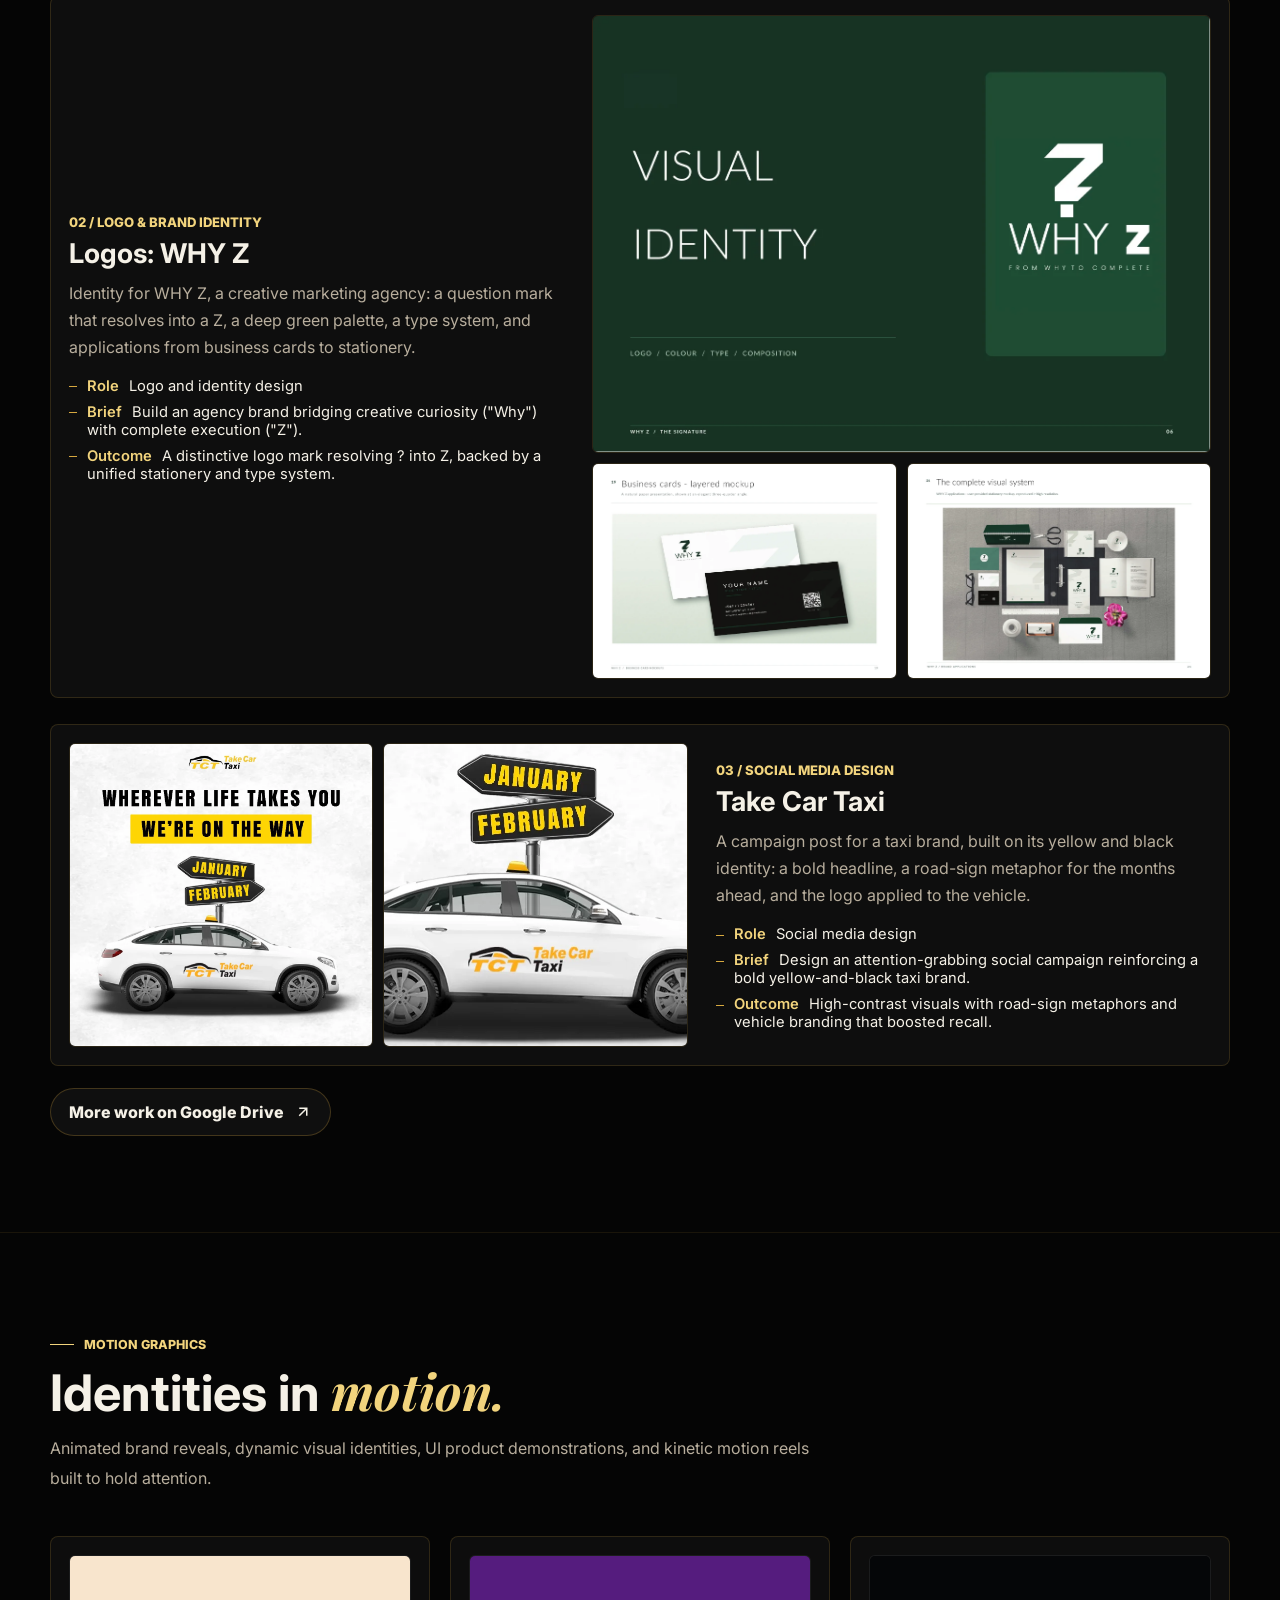
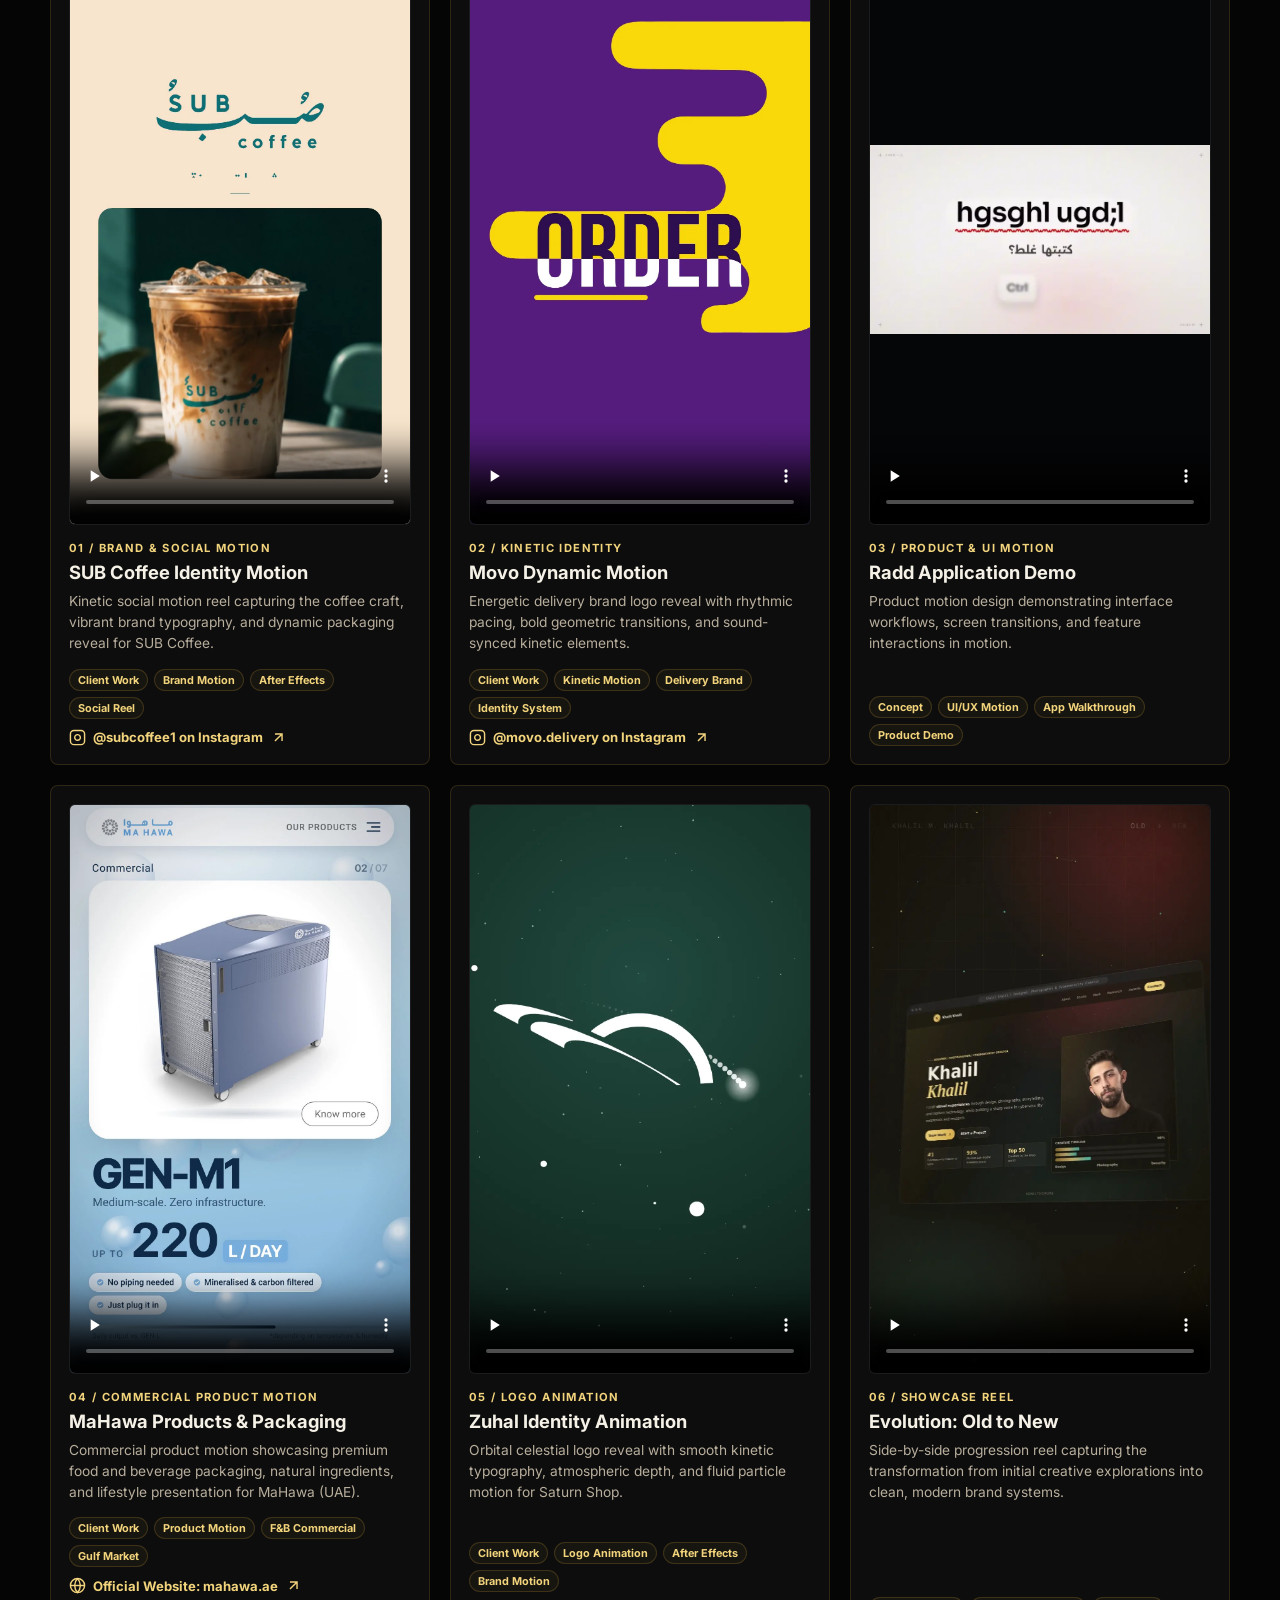
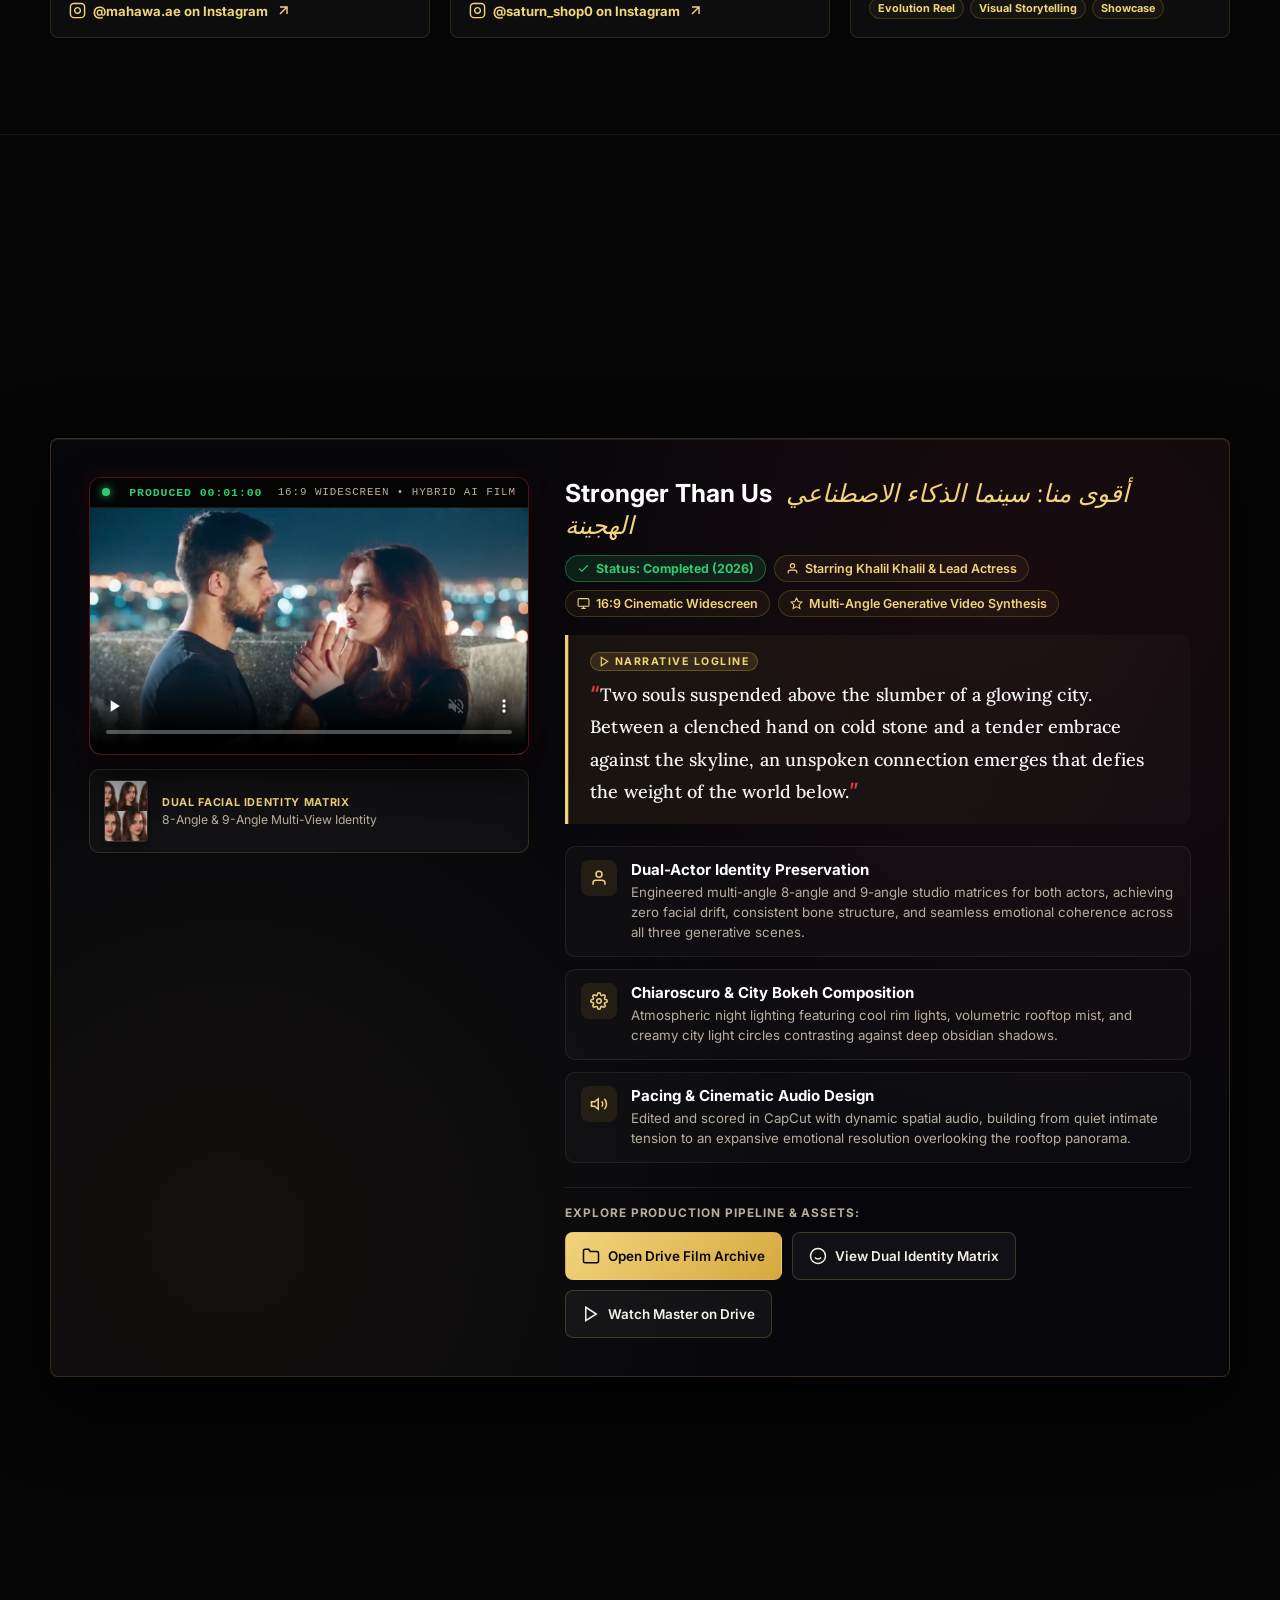
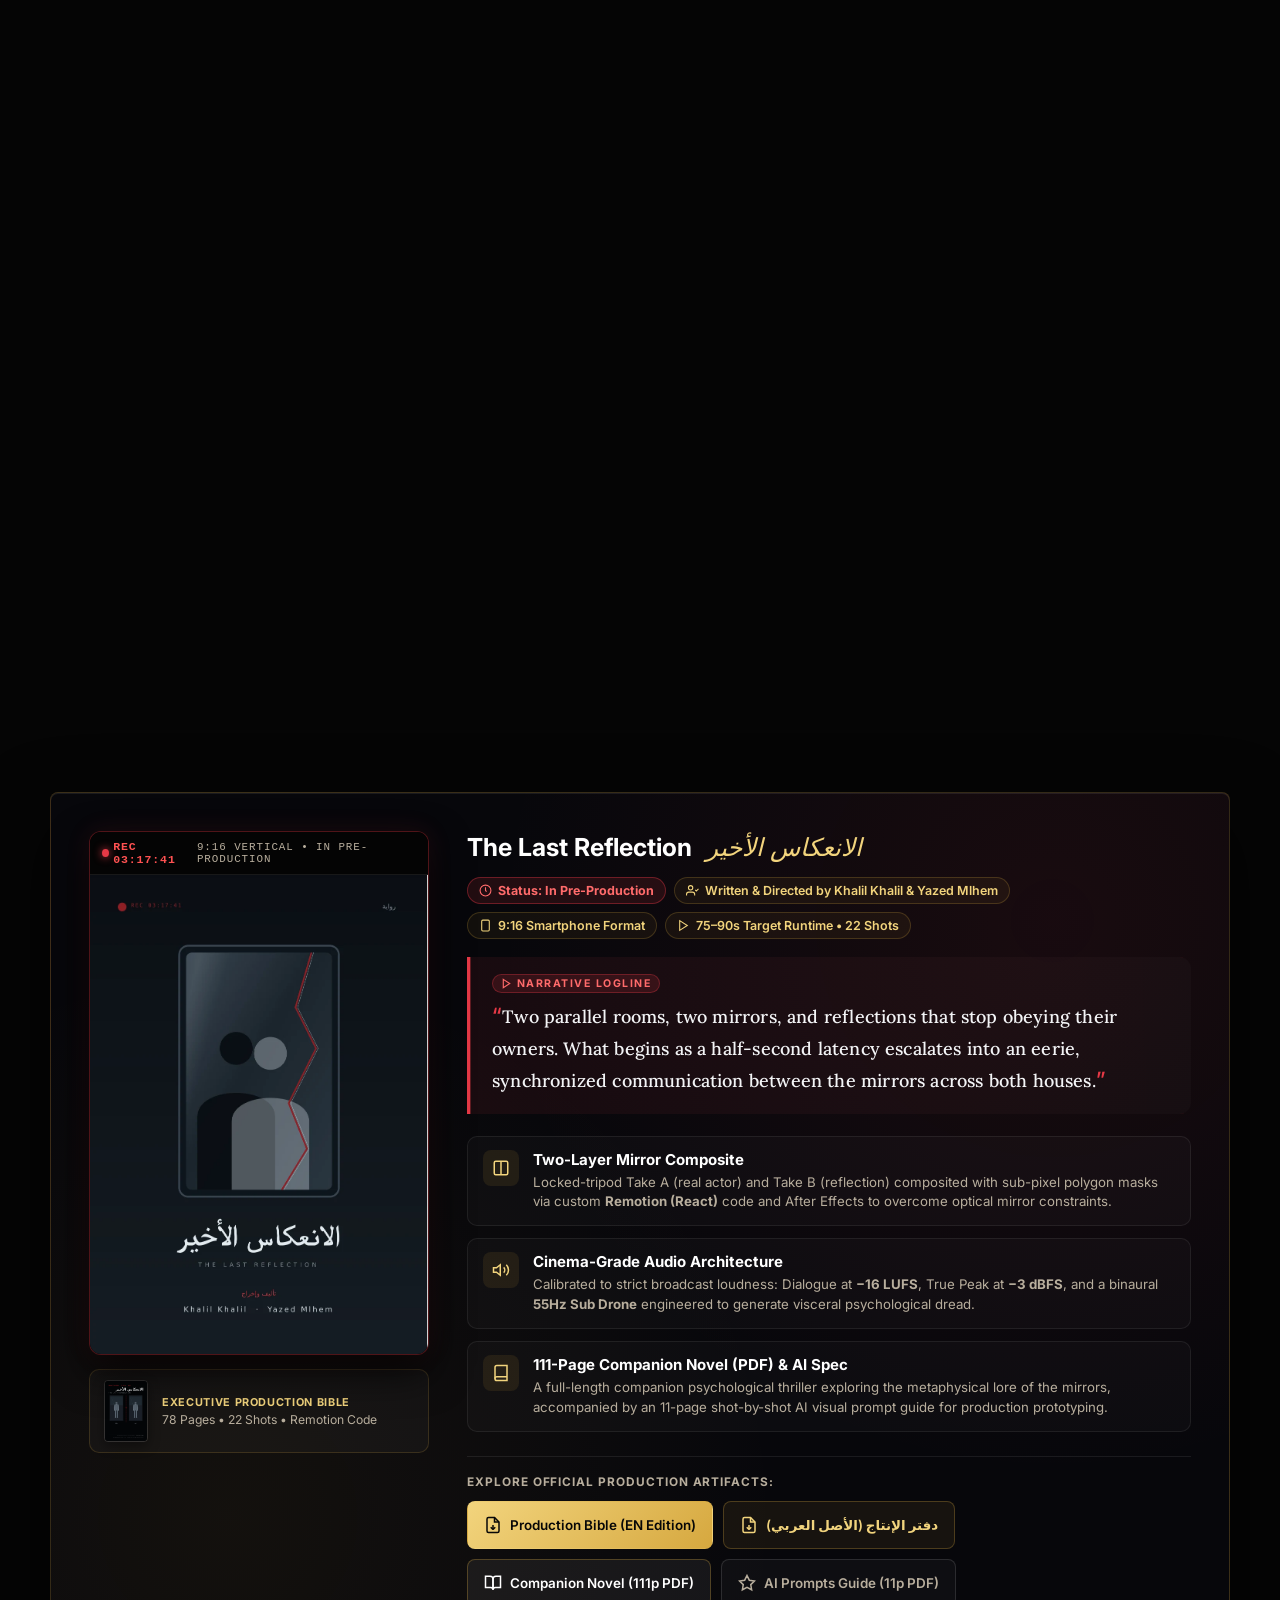
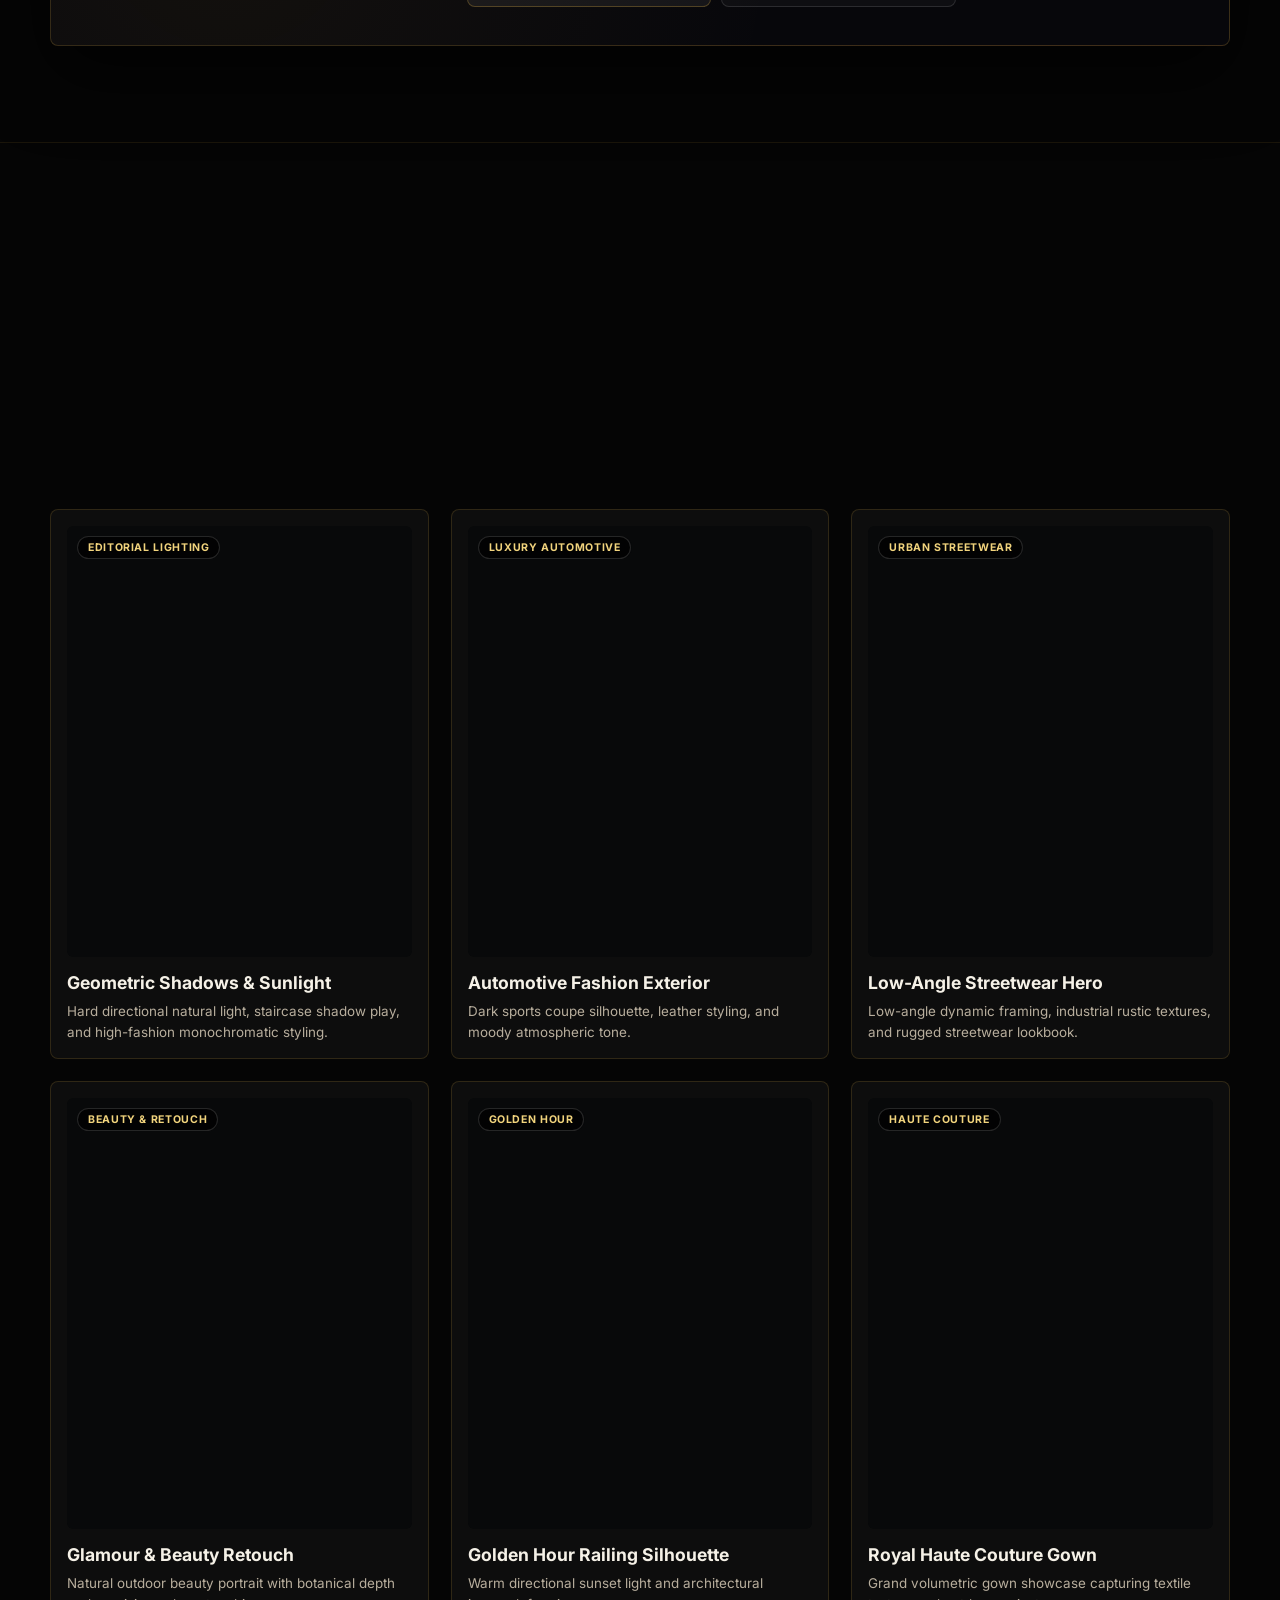
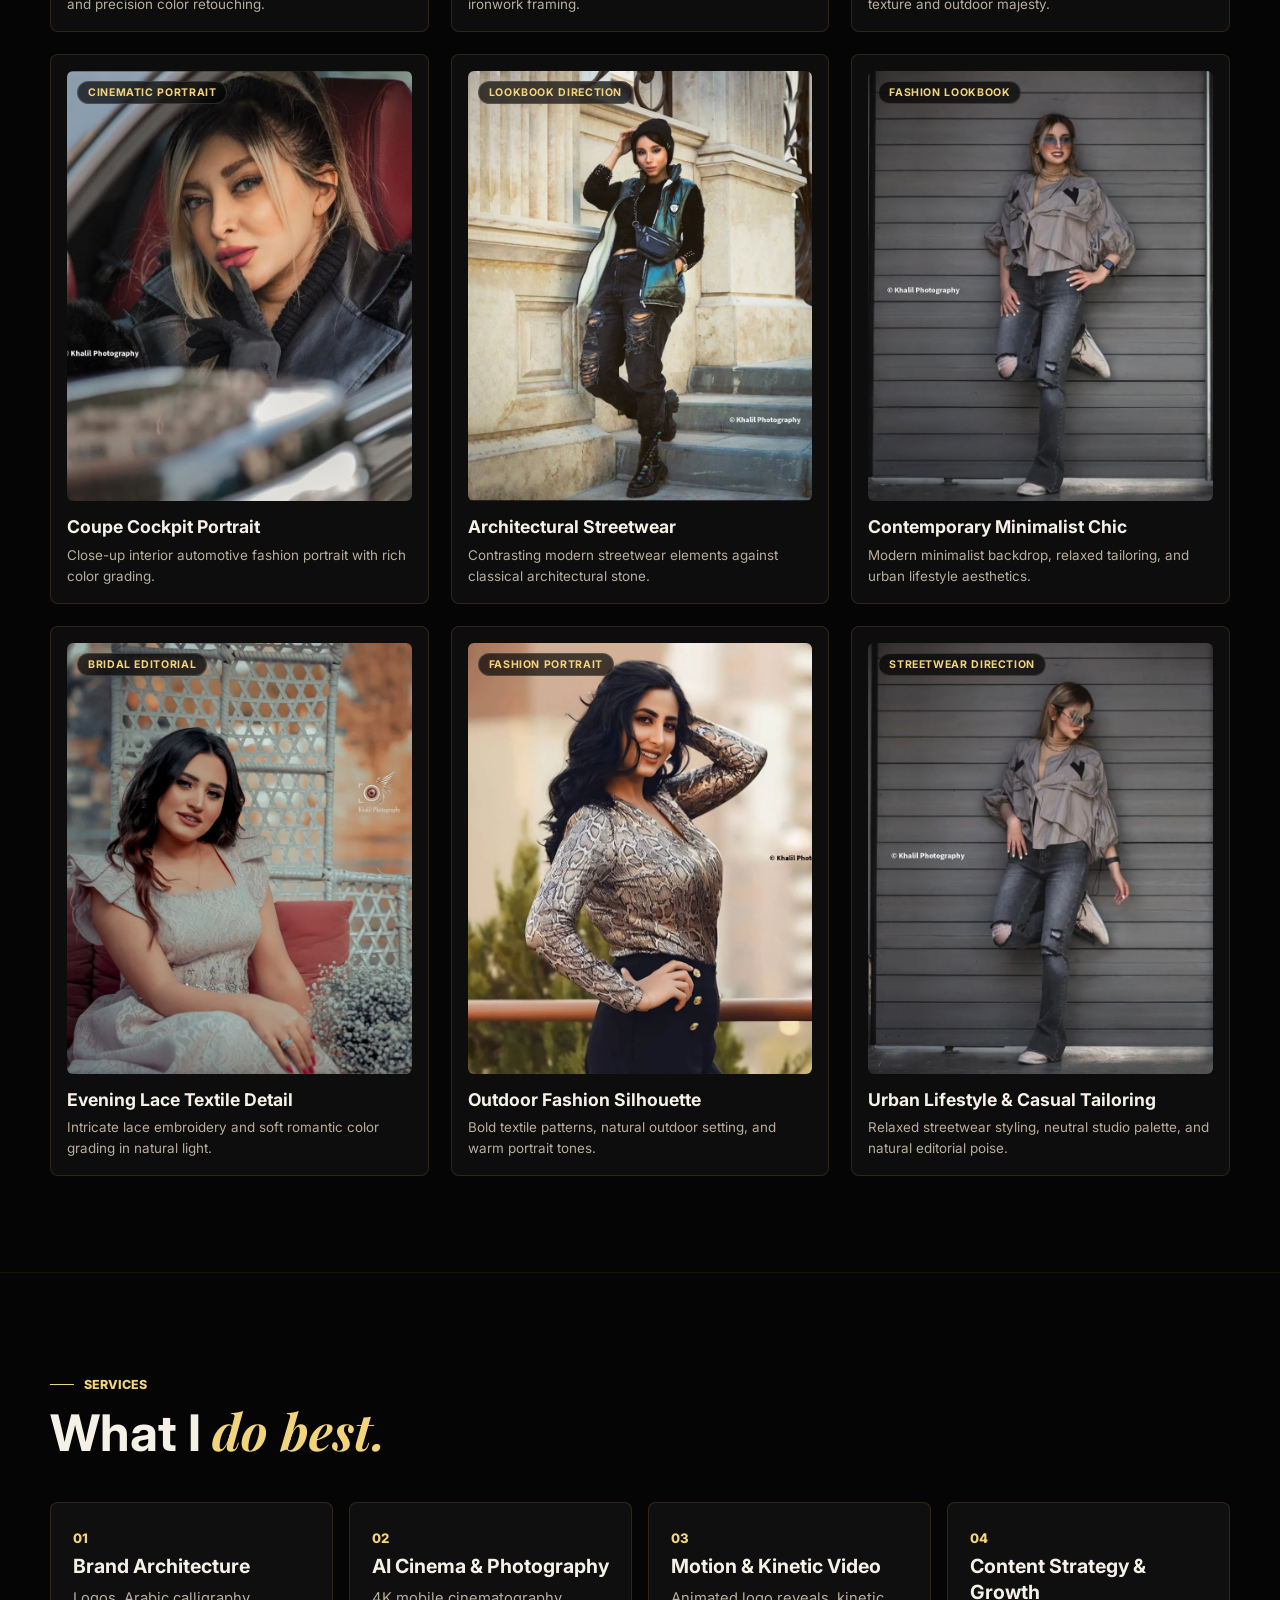
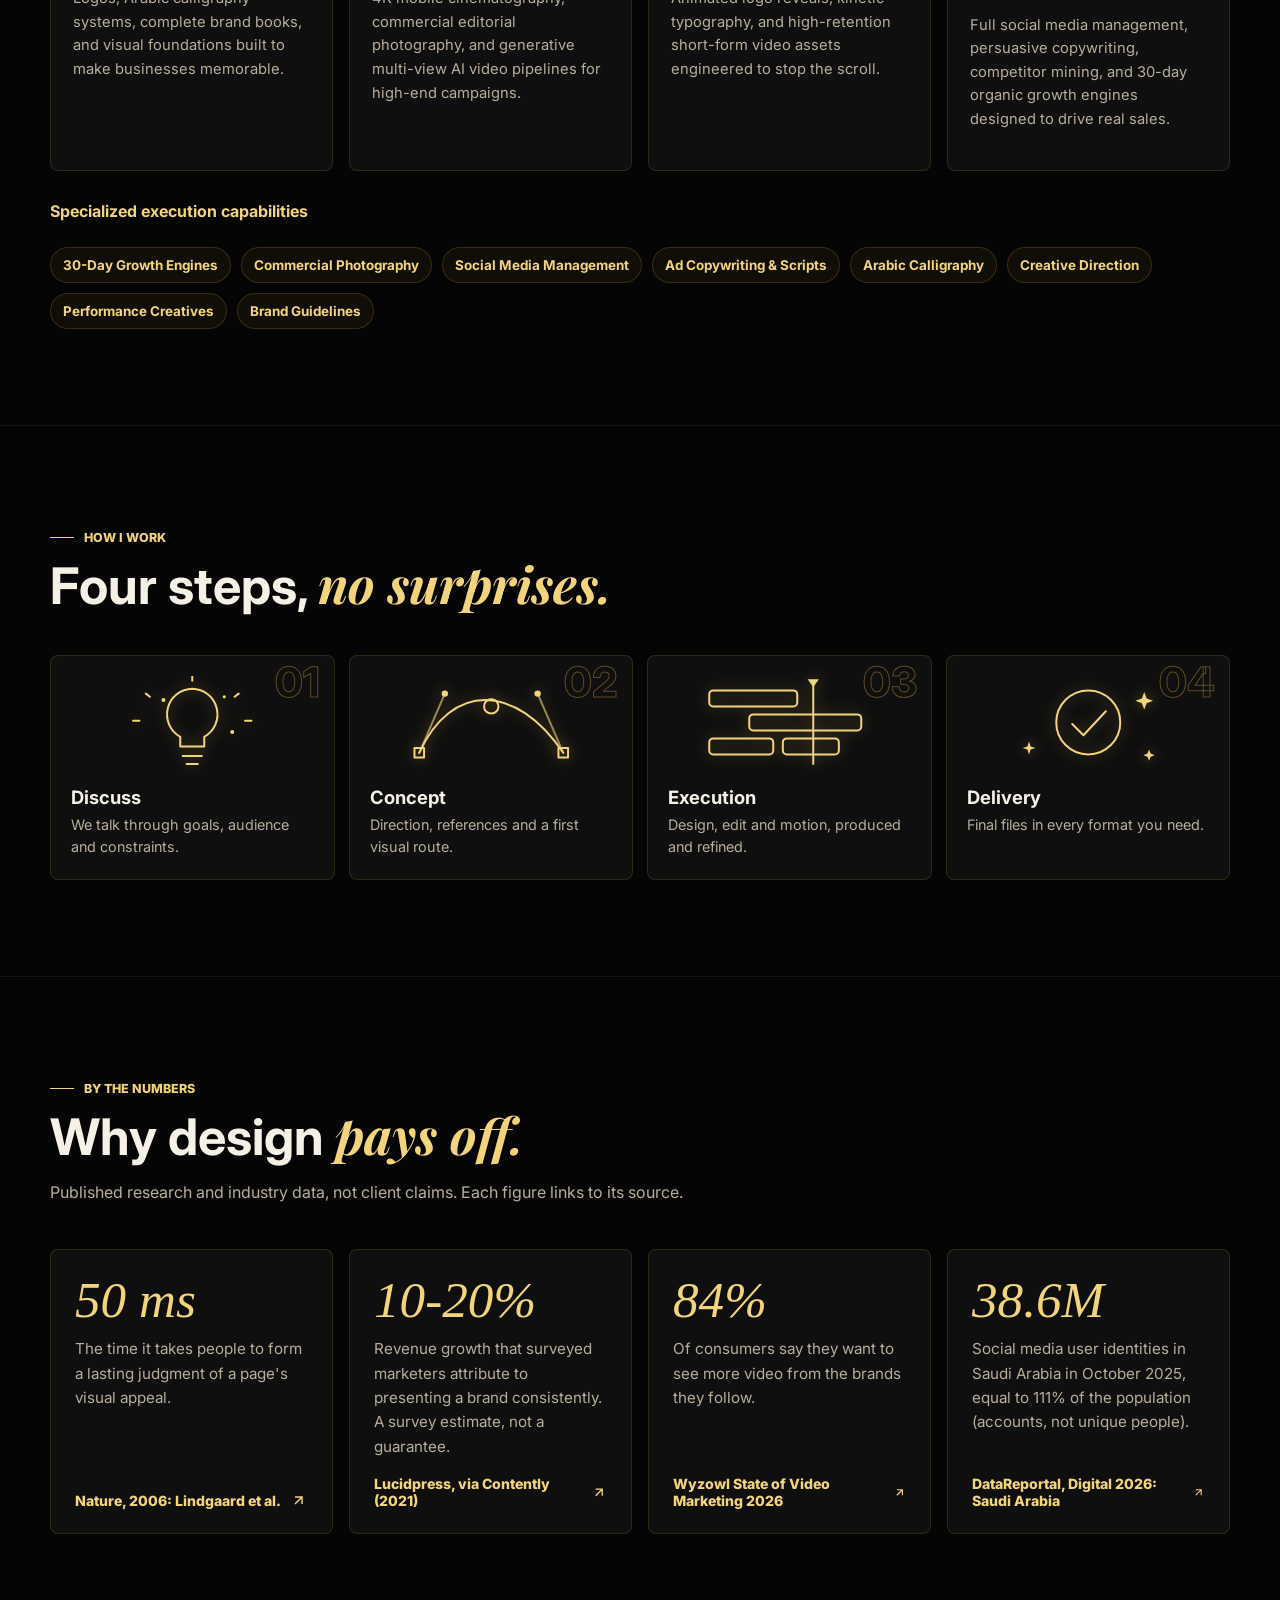
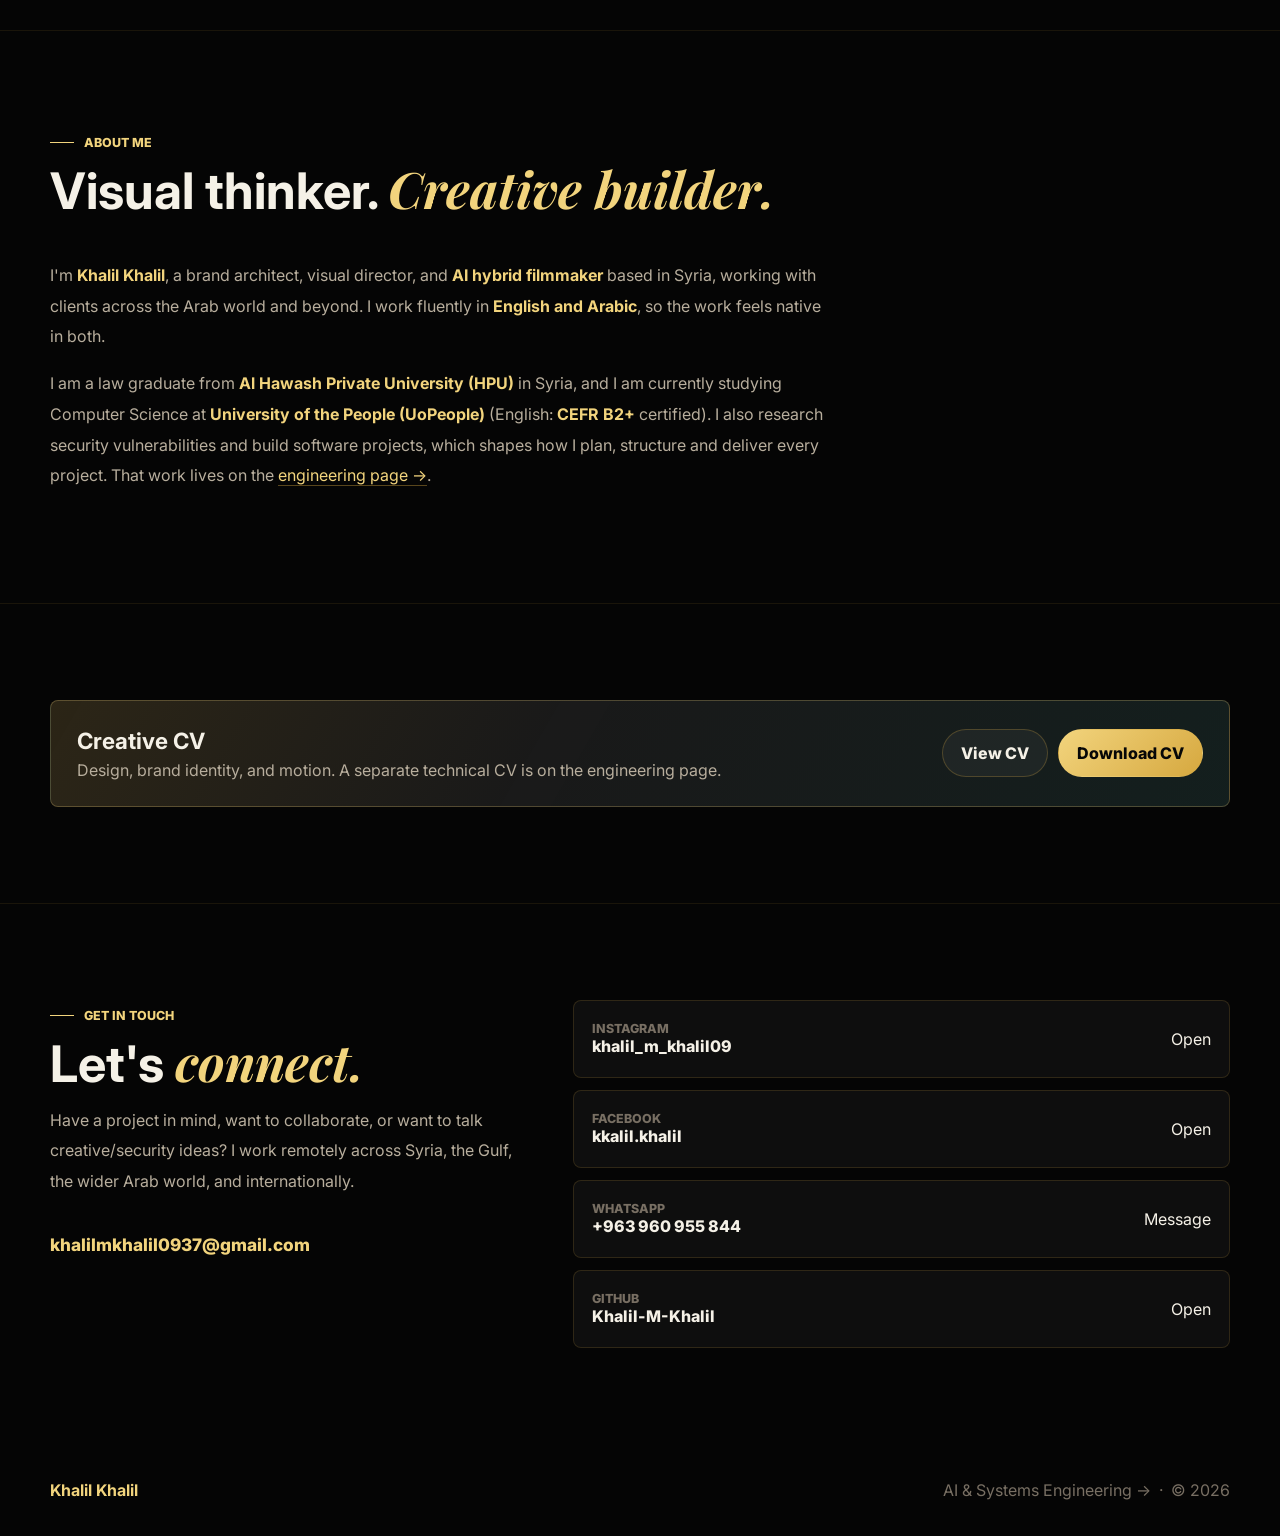
==== commit e3a68c63: "Expand creative services to 4 comprehensive pillars including AI cinema, photography, and growth eng" ====
--- a/design.html
+++ b/design.html
@@ -1135,9 +1135,42 @@
 
     <div class="section-head"><span class="eyebrow reveal">Services</span><h2 class="reveal">What I <span class="serif">do best.</span></h2></div>
 
-    <div class="svc-main"><article class="svc-card reveal" data-tilt><span class="card-number">01</span><h3>Brand Identity</h3><p>Logos, colour and type systems, and the applications that make a brand recognisable.</p></article><article class="svc-card reveal" data-tilt><span class="card-number">02</span><h3>Motion Graphics</h3><p>Animated identities, titles and short-form motion built to hold attention.</p></article><article class="svc-card reveal" data-tilt><span class="card-number">03</span><h3>Social Media Design</h3><p>Posts, stories and campaign systems that stay consistent across every channel.</p></article></div>
-
-    <div class="svc-extra reveal"><h3>Also available, on request</h3><div class="tag-wall"><span class="tag">AI Hybrid Filmmaking</span><span class="tag">Creative Direction</span><span class="tag">Photography</span><span class="tag">Copywriting</span><span class="tag">AI Content Creation</span><span class="tag">Social Media Management</span><span class="tag">Social Media Analysis</span></div></div>
+    <div class="svc-main">
+      <article class="svc-card reveal" data-tilt>
+        <span class="card-number">01</span>
+        <h3>Brand Architecture</h3>
+        <p>Logos, Arabic calligraphy systems, complete brand books, and visual foundations built to make businesses memorable.</p>
+      </article>
+      <article class="svc-card reveal" data-tilt>
+        <span class="card-number">02</span>
+        <h3>AI Cinema &amp; Photography</h3>
+        <p>4K mobile cinematography, commercial editorial photography, and generative multi-view AI video pipelines for high-end campaigns.</p>
+      </article>
+      <article class="svc-card reveal" data-tilt>
+        <span class="card-number">03</span>
+        <h3>Motion &amp; Kinetic Video</h3>
+        <p>Animated logo reveals, kinetic typography, and high-retention short-form video assets engineered to stop the scroll.</p>
+      </article>
+      <article class="svc-card reveal" data-tilt>
+        <span class="card-number">04</span>
+        <h3>Content Strategy &amp; Growth</h3>
+        <p>Full social media management, persuasive copywriting, competitor mining, and 30-day organic growth engines designed to drive real sales.</p>
+      </article>
+    </div>
+
+    <div class="svc-extra reveal">
+      <h3>Specialized execution capabilities</h3>
+      <div class="tag-wall">
+        <span class="tag">30-Day Growth Engines</span>
+        <span class="tag">Commercial Photography</span>
+        <span class="tag">Social Media Management</span>
+        <span class="tag">Ad Copywriting &amp; Scripts</span>
+        <span class="tag">Arabic Calligraphy</span>
+        <span class="tag">Creative Direction</span>
+        <span class="tag">Performance Creatives</span>
+        <span class="tag">Brand Guidelines</span>
+      </div>
+    </div>
 
   </div></section>
 
--- a/css/style.css
+++ b/css/style.css
@@ -863,9 +863,9 @@
 .case-media.trio{grid-template-columns:1fr 1fr}.case-media.trio img:first-child{grid-column:1/-1}
 .case-body h3{font-size:1.7rem;margin:6px 0 10px}.case-body p{color:var(--muted);line-height:1.7}
 .case-meta{list-style:none;margin:16px 0 0;padding:0;display:grid;gap:8px}.case-meta li{color:var(--text);font-size:.92rem;padding-left:18px;position:relative}.case-meta li::before{content:"";position:absolute;left:0;top:.62em;width:8px;height:1px;background:var(--gold)}
-.svc-main{display:grid;grid-template-columns:repeat(3,minmax(0,1fr));gap:16px}
-.svc-card{padding:26px;border:1px solid rgba(214,168,63,.17);border-radius:var(--radius);background:rgba(255,255,255,.045);transition:transform .28s ease,border-color .28s ease}
-.svc-card:hover{border-color:rgba(242,212,125,.42);transform:translateY(-4px)}.svc-card h3{font-size:1.4rem;margin:6px 0 8px}.svc-card p{color:var(--muted);line-height:1.65}
+.svc-main{display:grid;grid-template-columns:repeat(4,minmax(0,1fr));gap:16px}
+.svc-card{padding:24px 22px;border:1px solid rgba(214,168,63,.17);border-radius:var(--radius);background:rgba(255,255,255,.045);transition:transform .28s ease,border-color .28s ease}
+.svc-card:hover{border-color:rgba(242,212,125,.42);transform:translateY(-4px)}.svc-card h3{font-size:1.22rem;margin:6px 0 8px;line-height:1.35}.svc-card p{color:var(--muted);line-height:1.6;font-size:.92rem}
 .svc-extra{margin-top:30px}.svc-extra h3{font-size:1rem;color:var(--gold-2);margin:0 0 4px}
 .process-grid.p4{grid-template-columns:repeat(4,minmax(0,1fr))}
 .stat-grid{display:grid;grid-template-columns:repeat(4,minmax(0,1fr));gap:16px}
@@ -890,9 +890,9 @@
 .certificates-archive{display:flex;justify-content:space-between;align-items:center;gap:20px;margin-top:18px;padding:20px 22px;border:1px solid rgba(214,168,63,.17);border-radius:var(--radius);background:rgba(255,255,255,.035)}
 .certificates-archive p{color:var(--muted);line-height:1.6;margin:0}
 .tech-intro{padding-bottom:0}.tech-intro .section-head{margin-bottom:22px}
-@media(max-width:1100px){.process-grid.p4{grid-template-columns:repeat(2,minmax(0,1fr))}.stat-grid{grid-template-columns:repeat(2,minmax(0,1fr))}}
-@media(max-width:980px){.case,.case:nth-child(even){grid-template-columns:1fr}.case:nth-child(even) .case-media{order:0}.svc-main{grid-template-columns:1fr}}
-@media(max-width:660px){.process-grid.p4,.stat-grid,.certificate-grid{grid-template-columns:1fr}.case-media.duo{grid-template-columns:1fr 1fr}.certificates-archive{align-items:flex-start;flex-direction:column}.certificate-card-featured{grid-template-columns:1fr}.certificate-card-featured .certificate-preview{border-right:none;border-bottom:1px solid rgba(214,168,63,.15);padding:14px}.certificate-card-featured .certificate-body{padding:20px}}
+@media(max-width:1100px){.process-grid.p4{grid-template-columns:repeat(2,minmax(0,1fr))}.stat-grid{grid-template-columns:repeat(2,minmax(0,1fr))}.svc-main{grid-template-columns:repeat(2,minmax(0,1fr))}}
+@media(max-width:980px){.case,.case:nth-child(even){grid-template-columns:1fr}.case:nth-child(even) .case-media{order:0}}
+@media(max-width:660px){.process-grid.p4,.stat-grid,.certificate-grid,.svc-main{grid-template-columns:1fr}.case-media.duo{grid-template-columns:1fr 1fr}.certificates-archive{align-items:flex-start;flex-direction:column}.certificate-card-featured{grid-template-columns:1fr}.certificate-card-featured .certificate-preview{border-right:none;border-bottom:1px solid rgba(214,168,63,.15);padding:14px}.certificate-card-featured .certificate-body{padding:20px}}
 /* ===== V4 ===== */
 .quiet{display:inline-block;margin-top:18px;color:var(--muted);font-size:.92rem;border-bottom:1px solid rgba(214,168,63,.35);padding-bottom:2px}.quiet:hover{color:var(--gold-2)}
 .paths{display:grid;grid-template-columns:1fr 1fr;gap:16px}
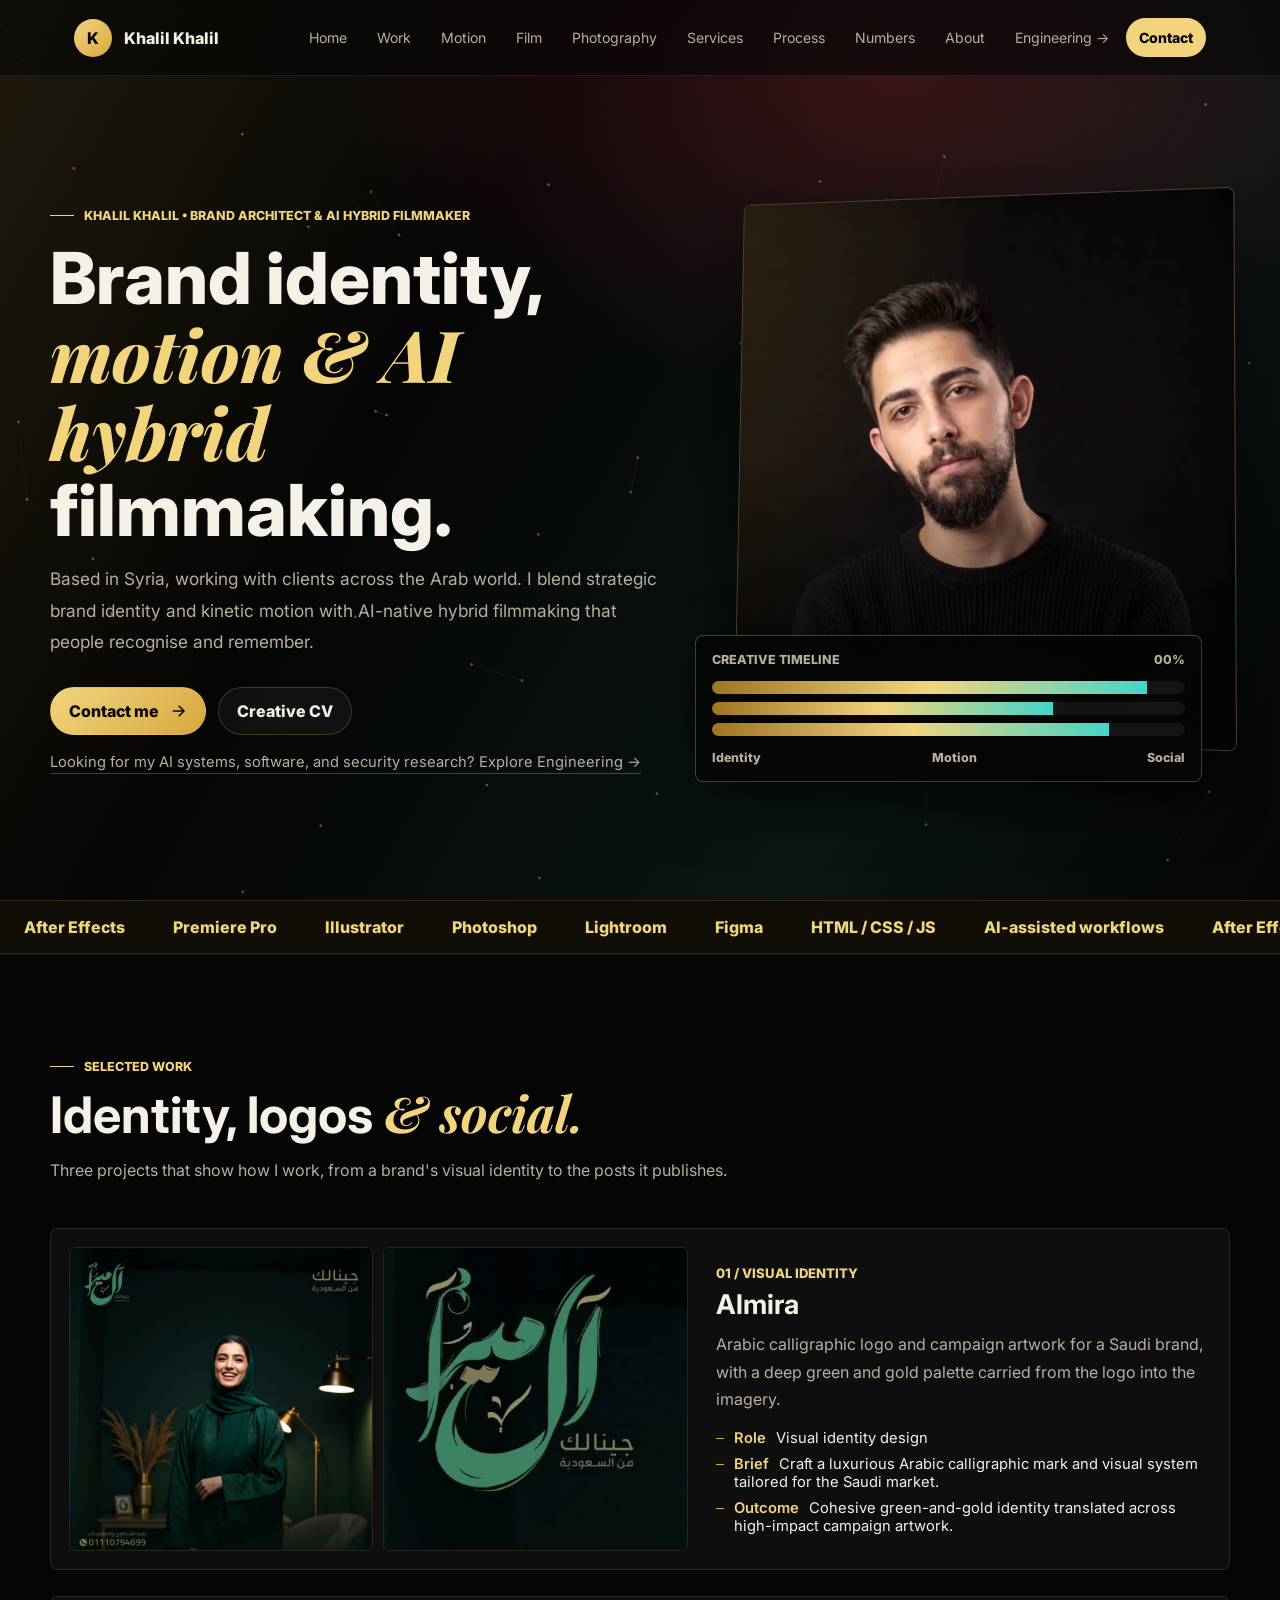
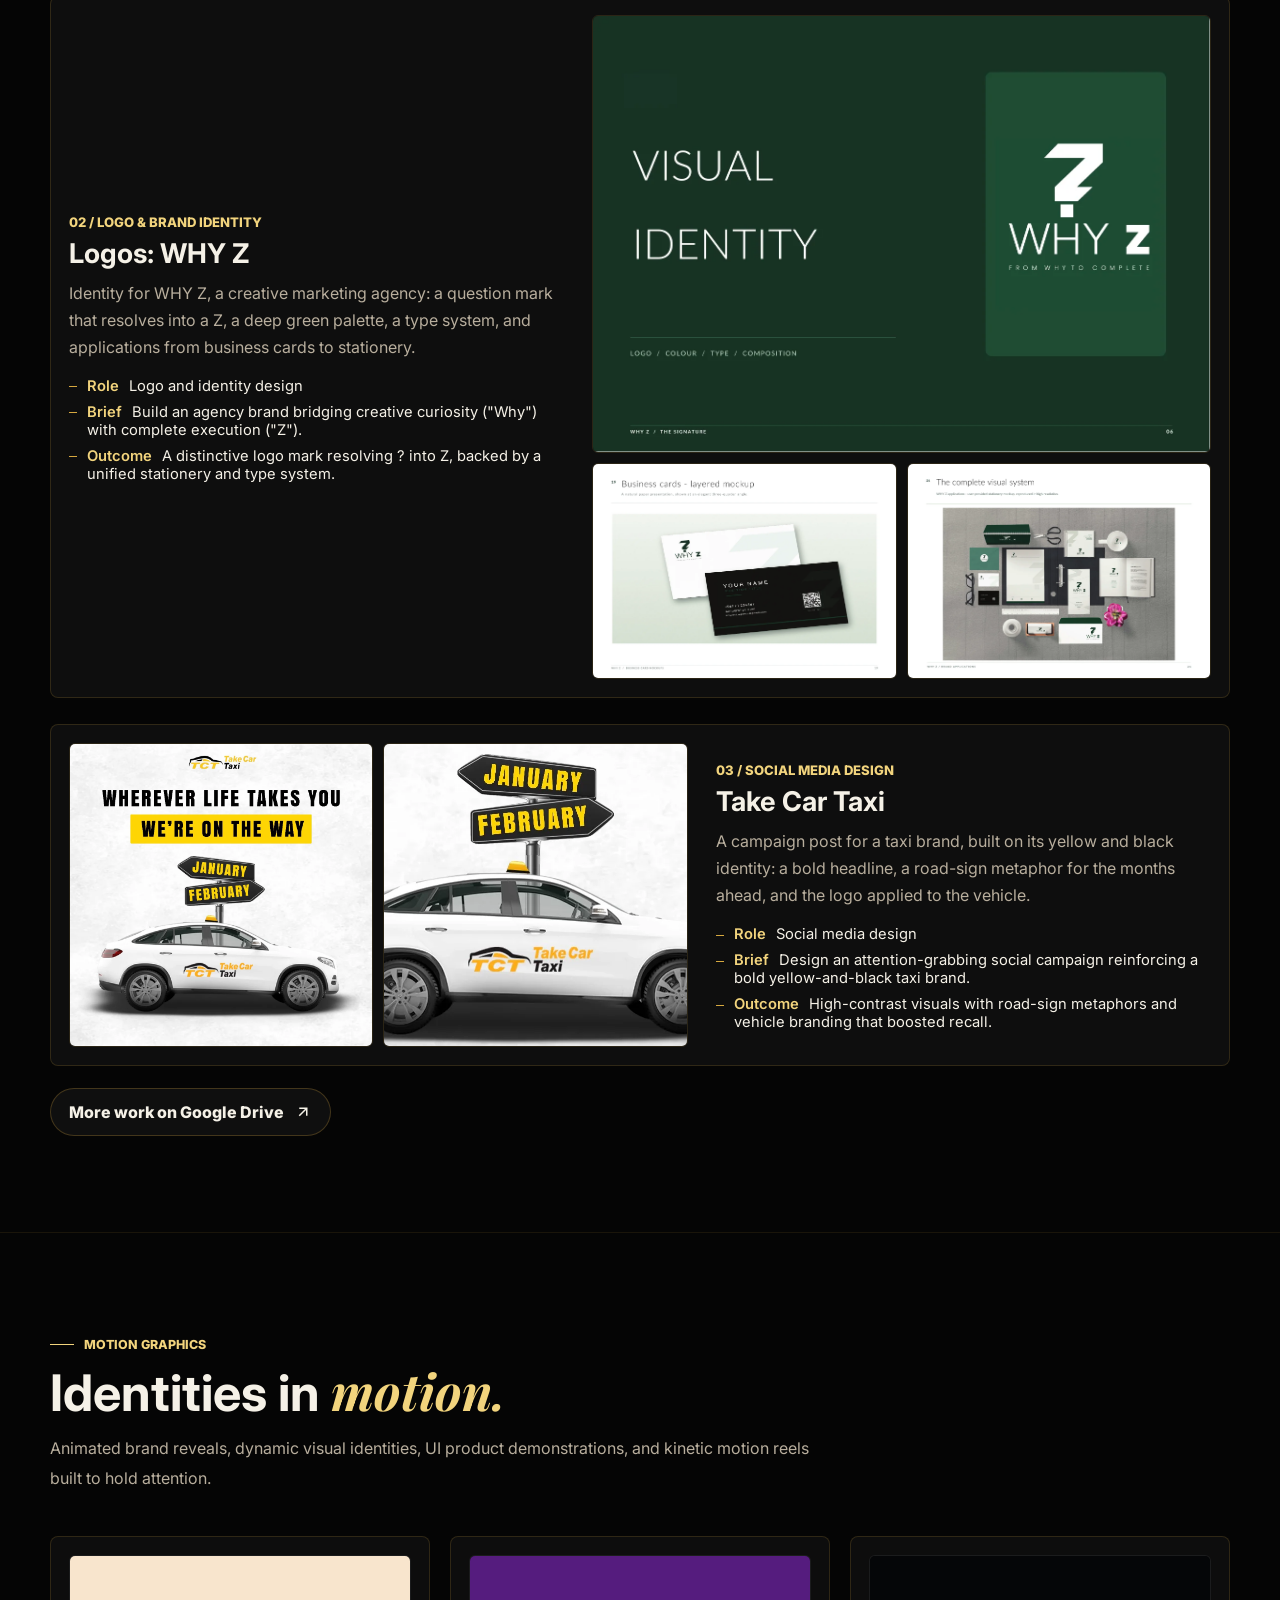
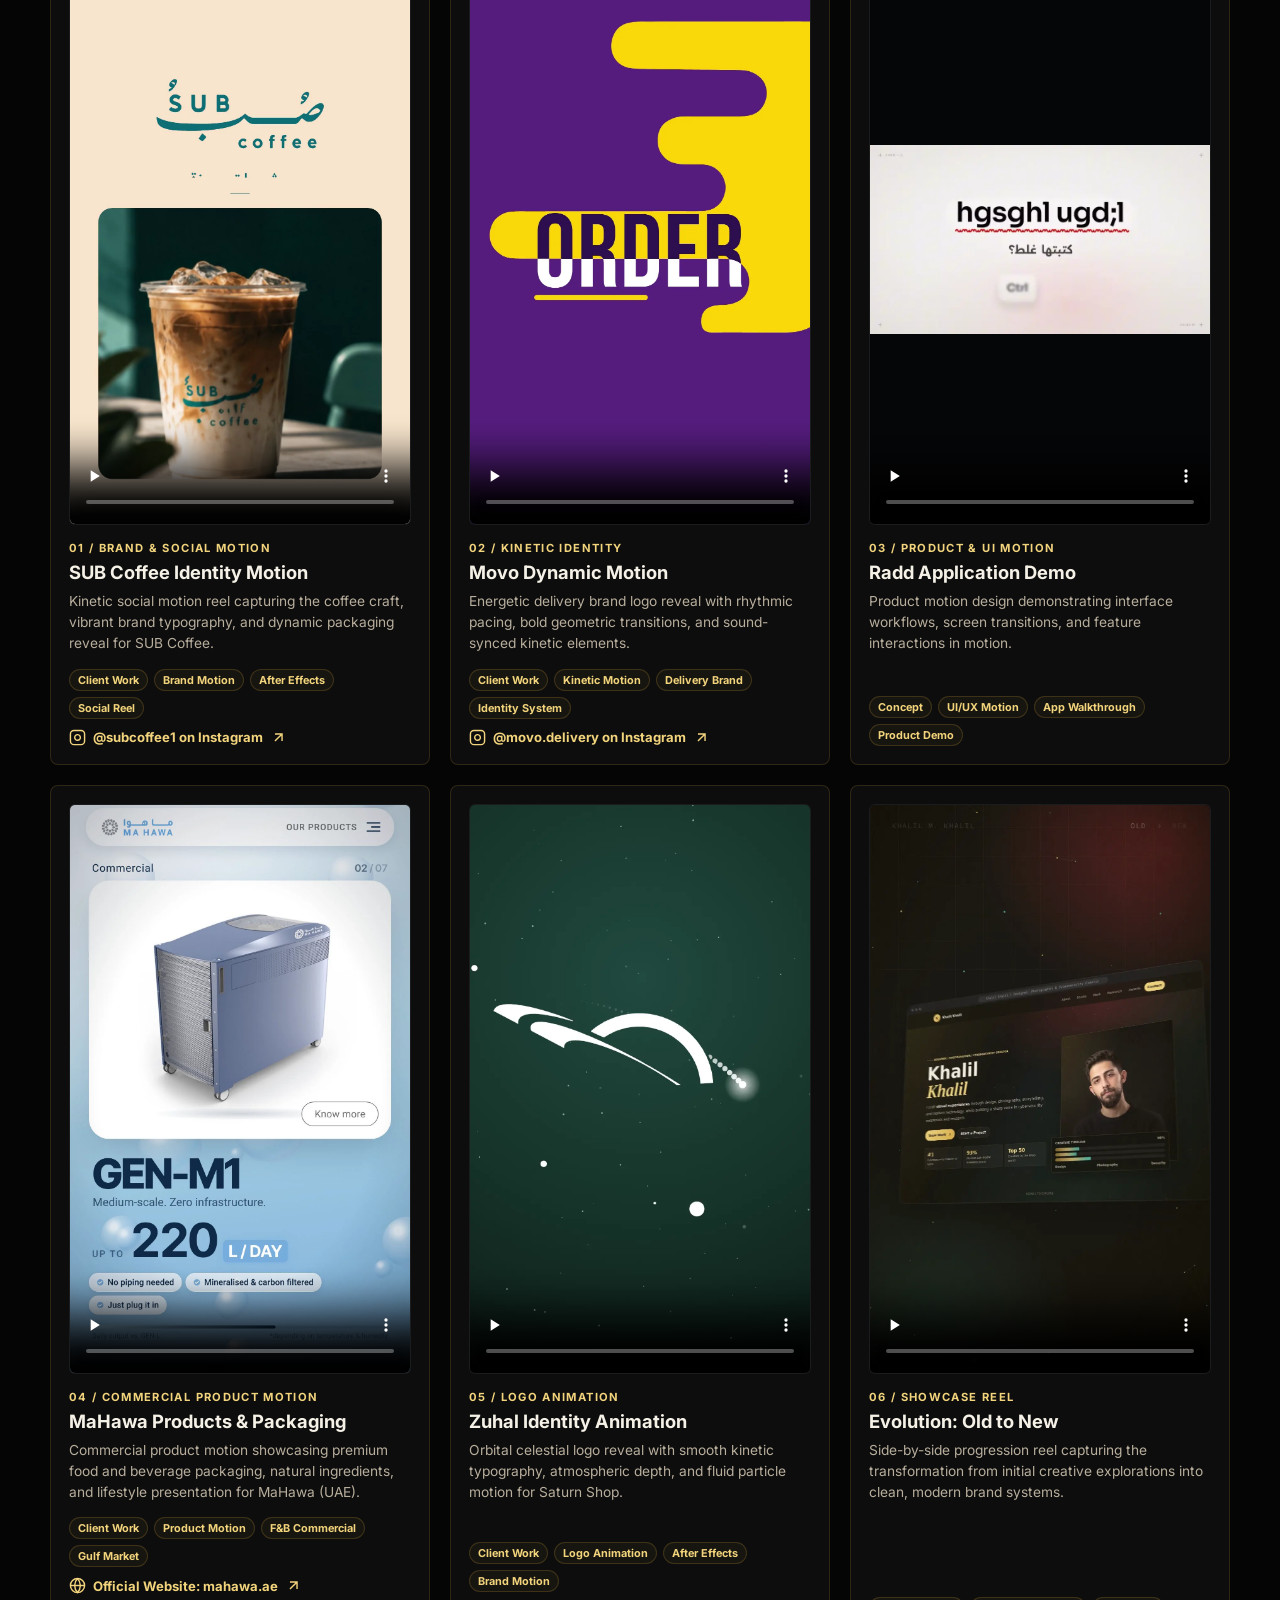
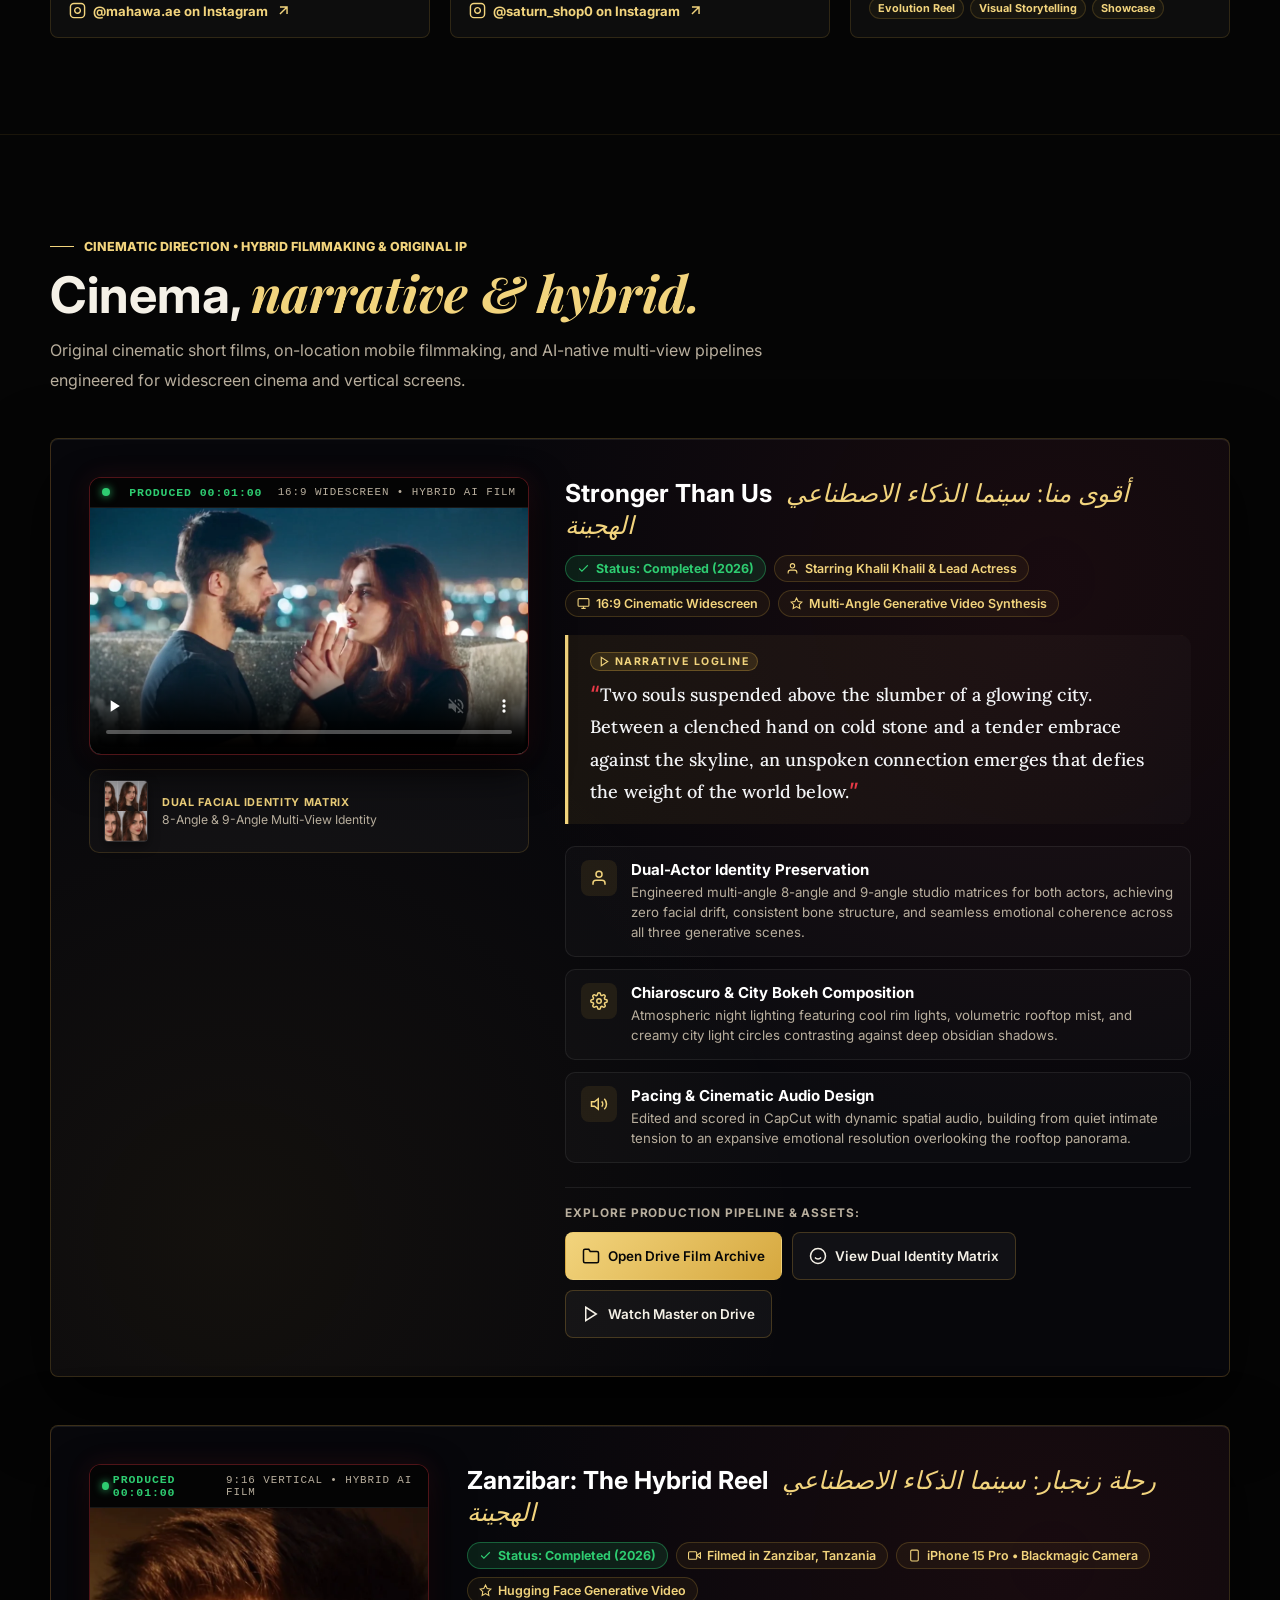
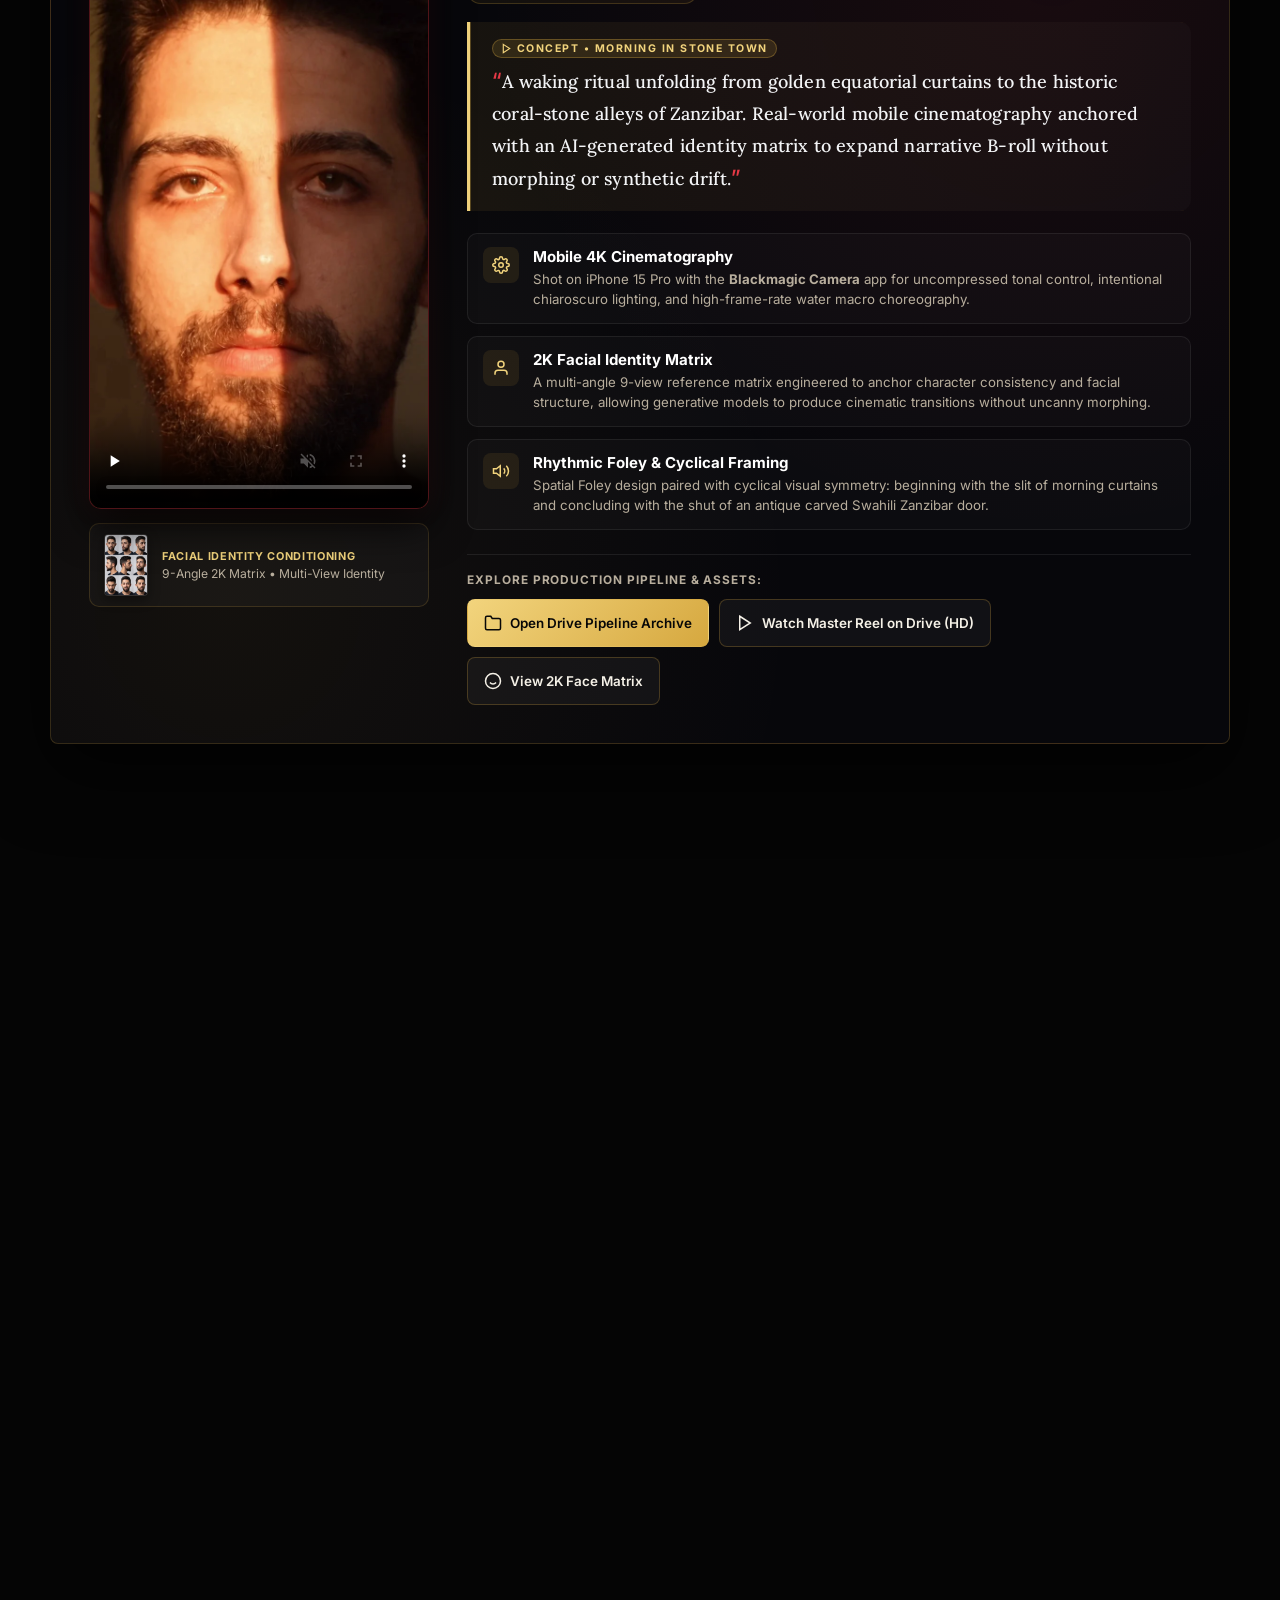
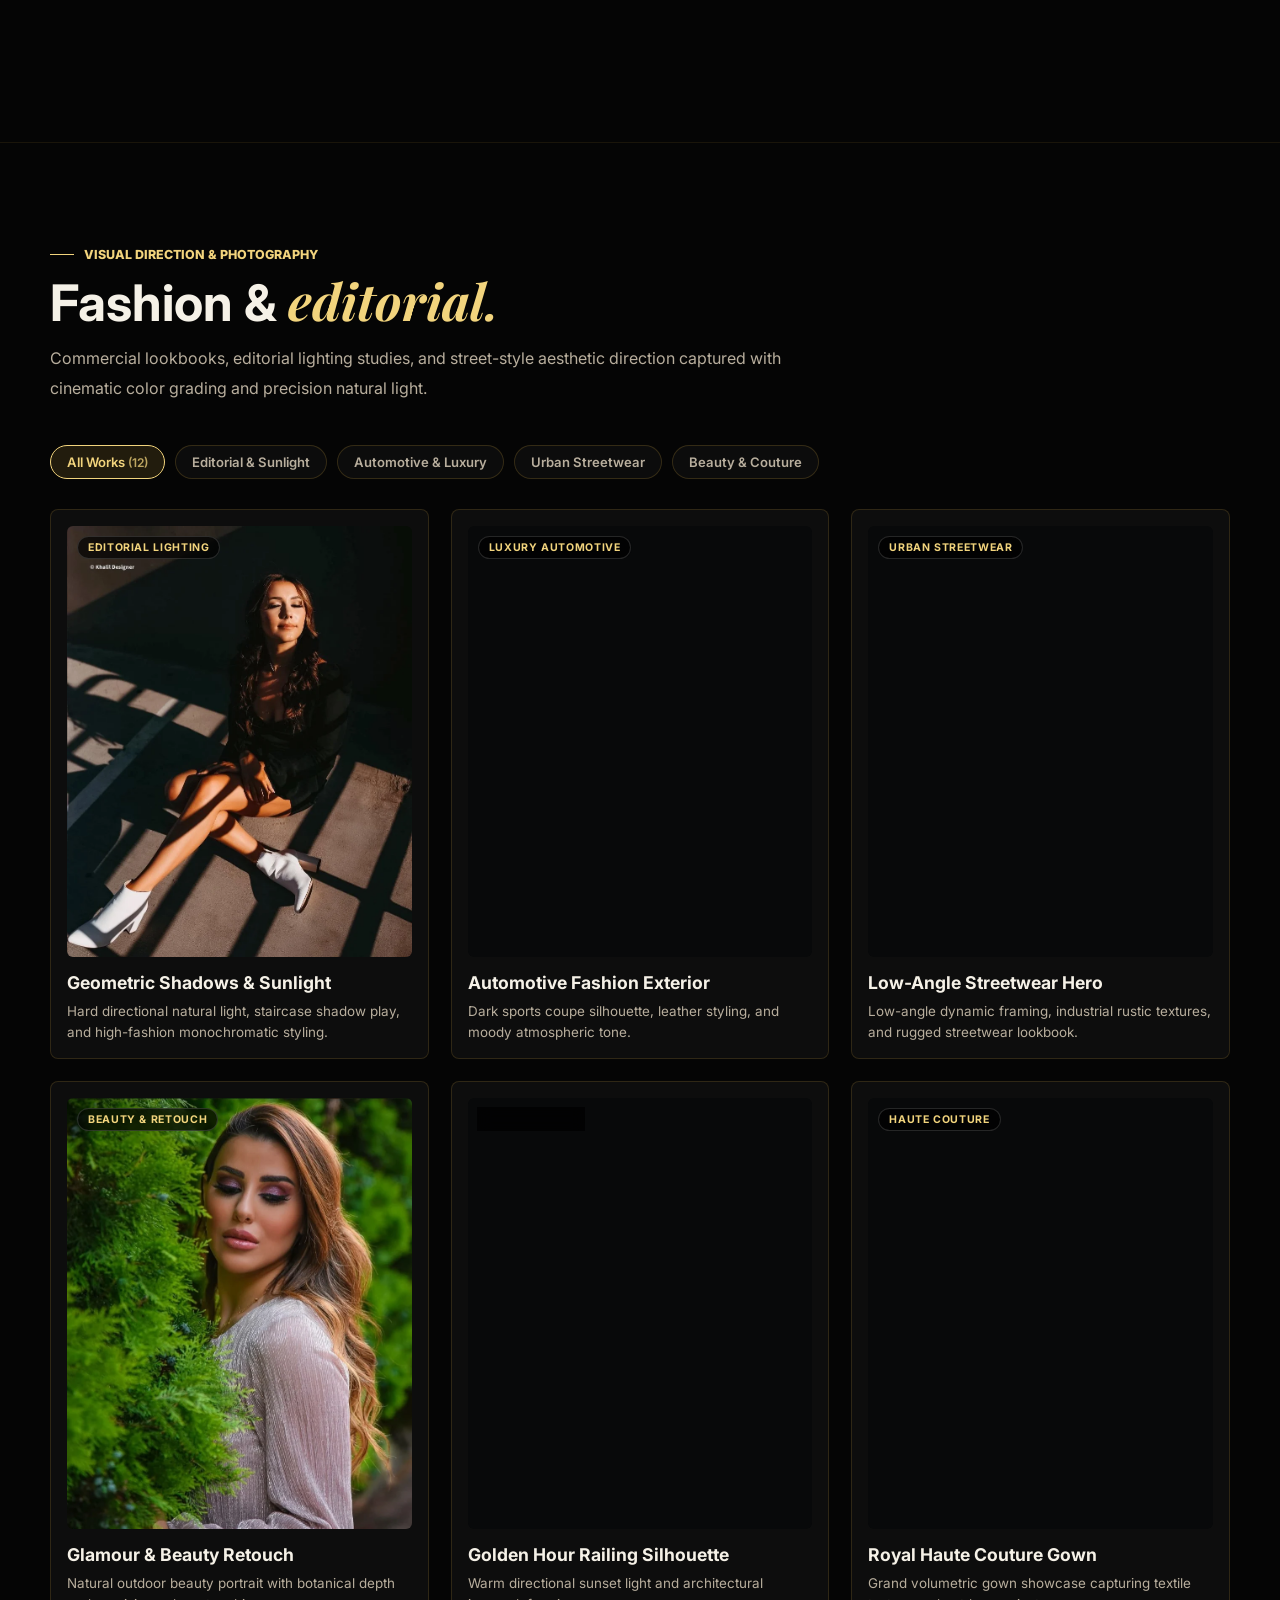
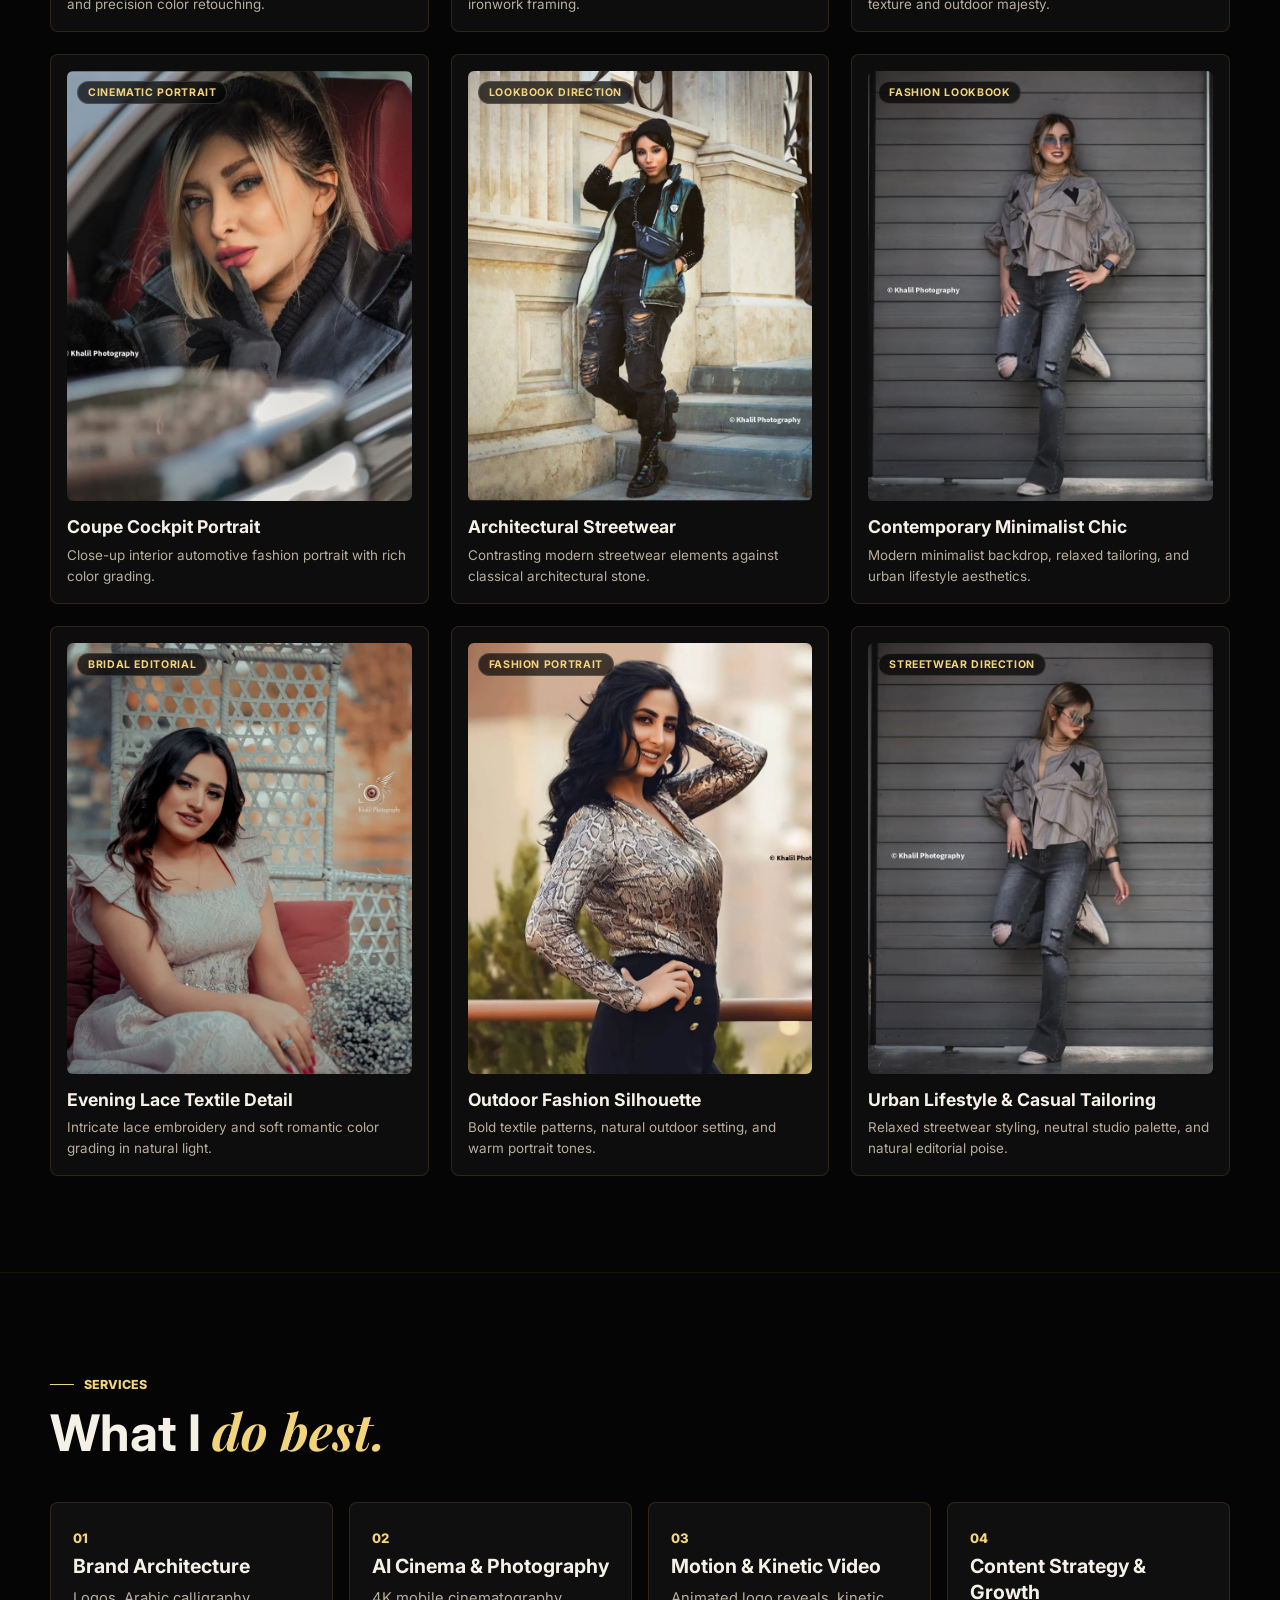
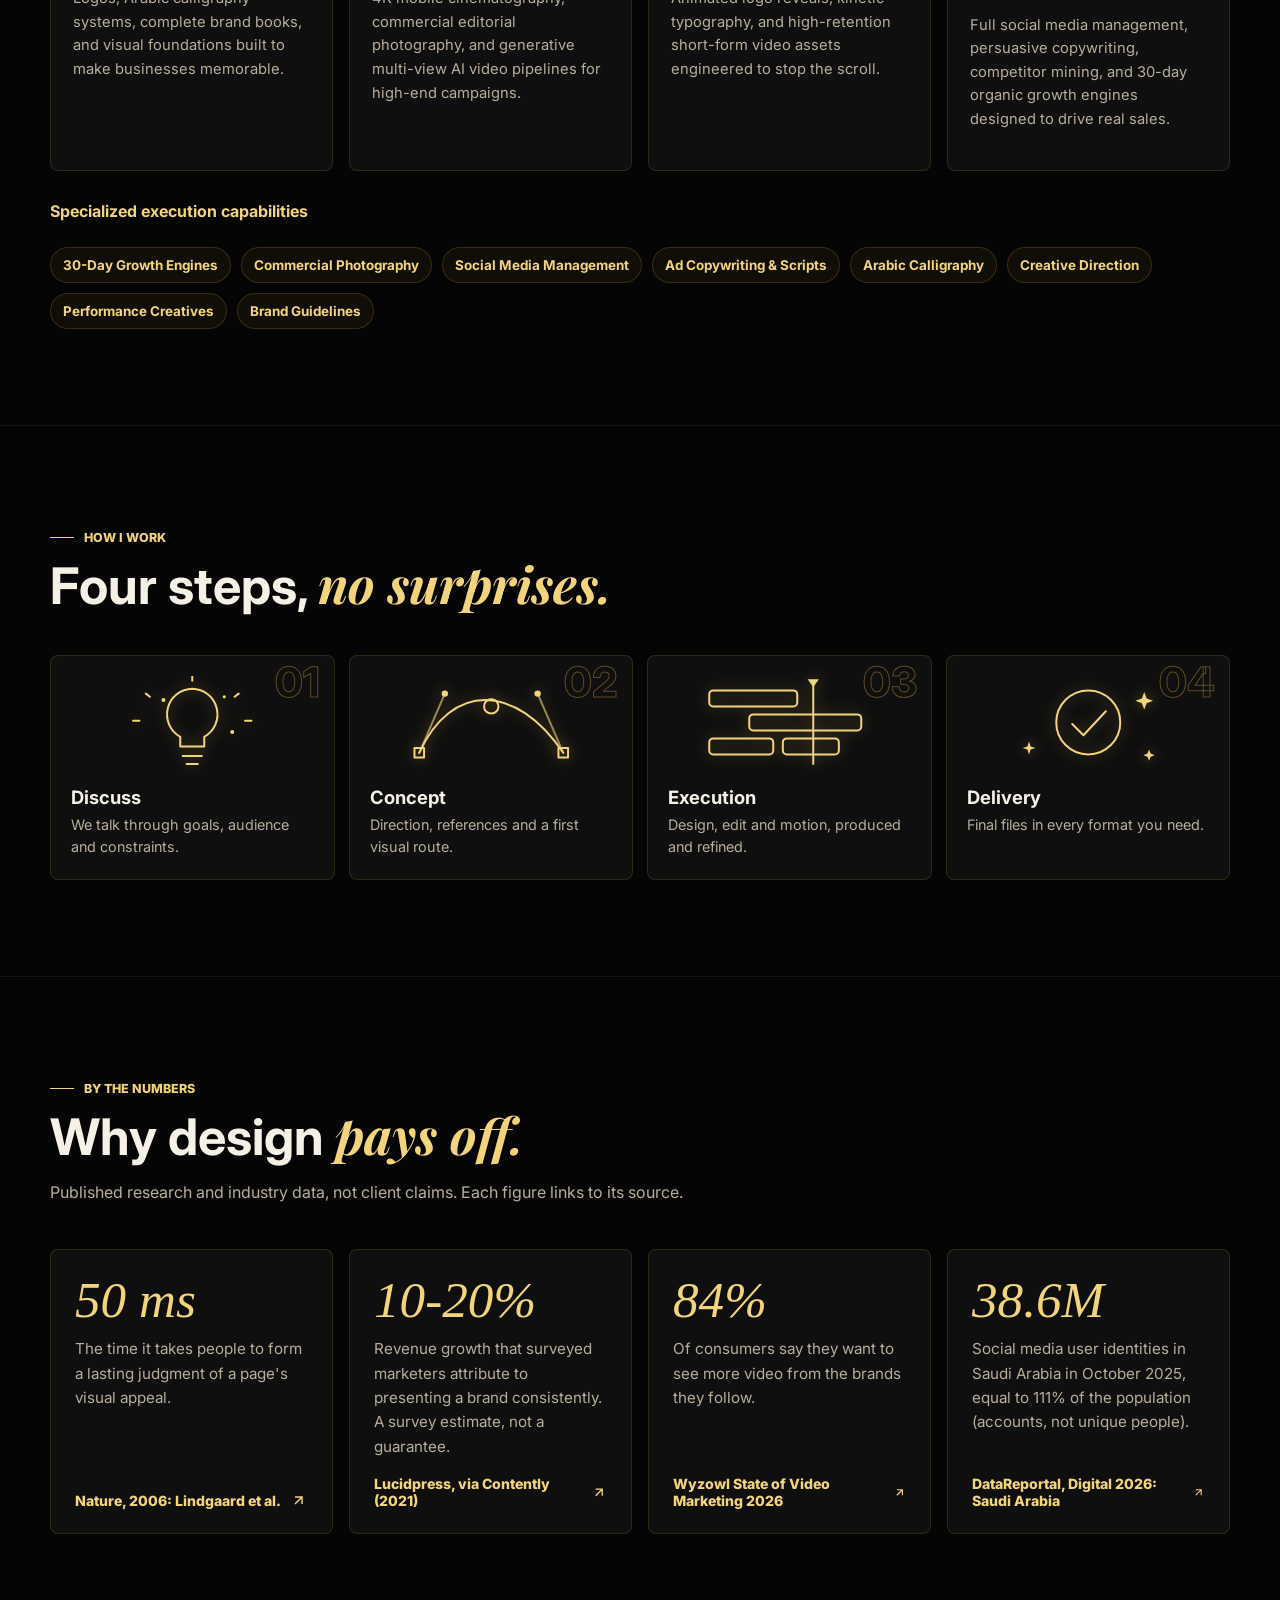
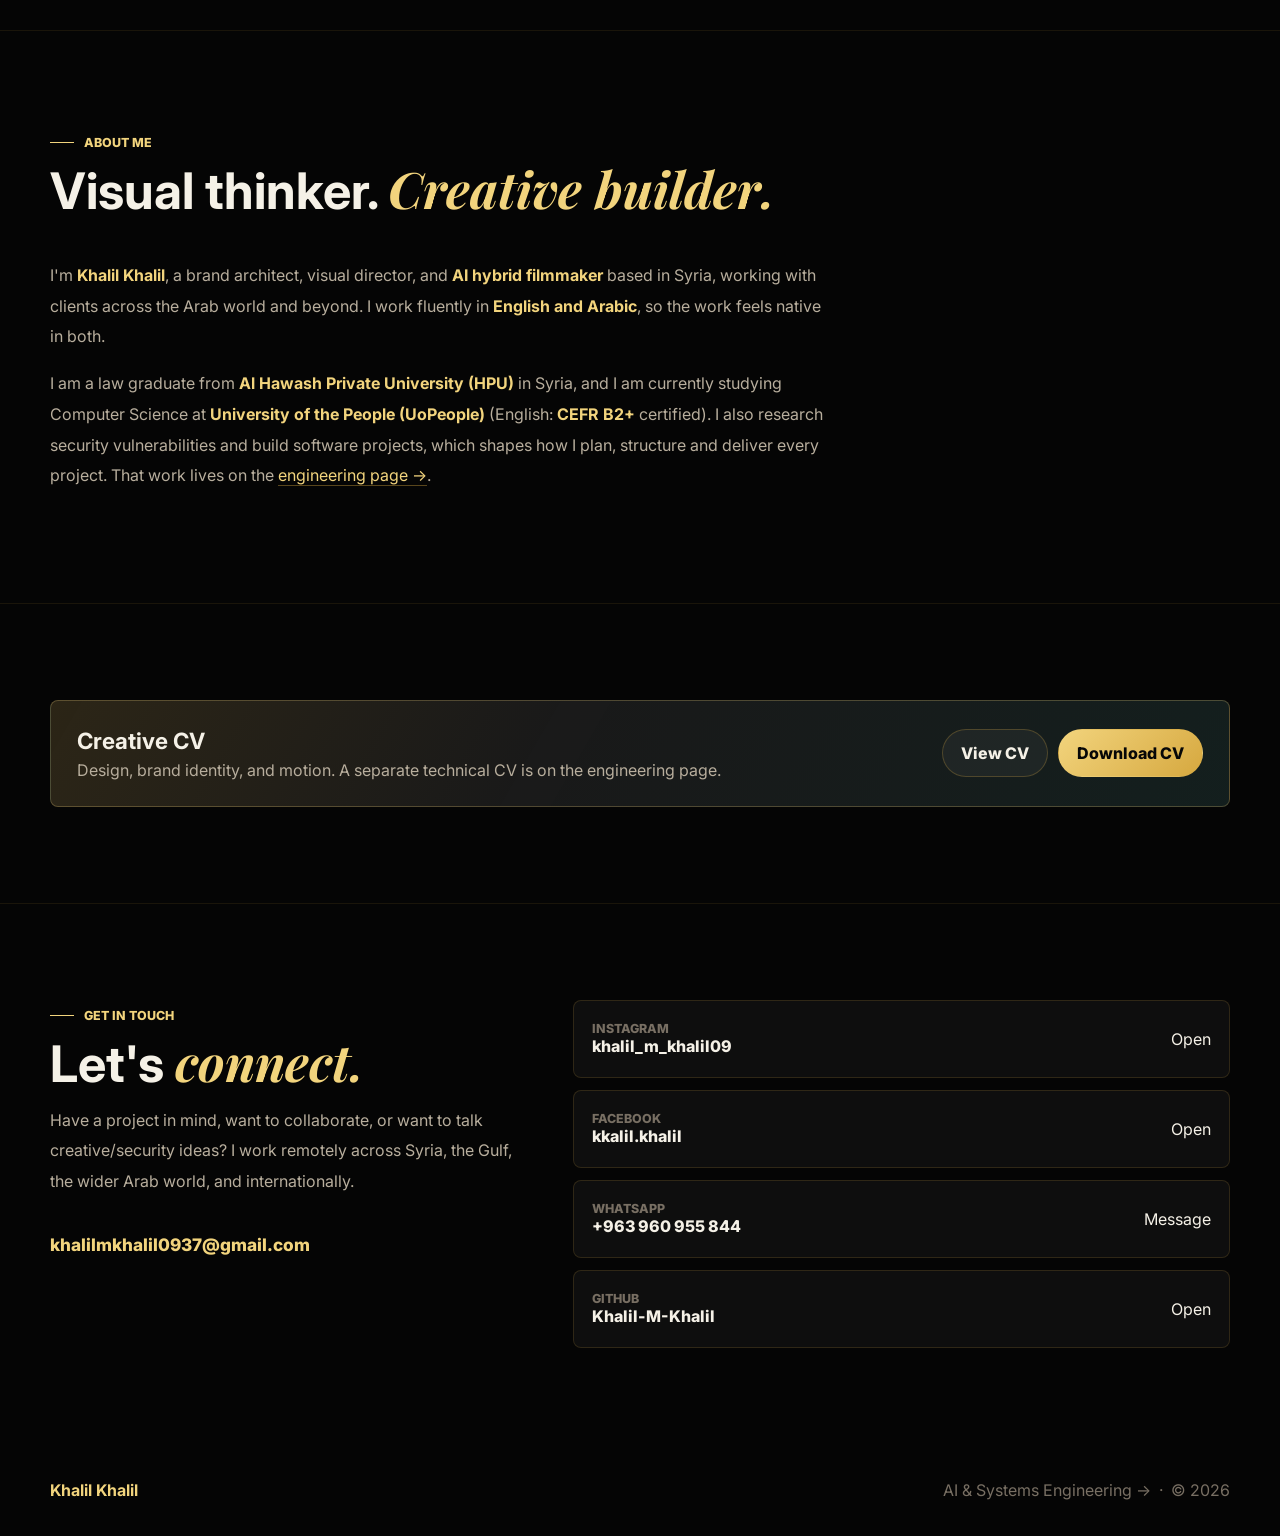
==== commit bd6e4eb9: "Fix project spacing layout, replace studio grid with flex column gap and golden dividers, bump css v" ====
--- a/design.html
+++ b/design.html
@@ -20,7 +20,7 @@
 
 <link href="https://fonts.googleapis.com/css2?family=Inter:wght@400;500;600;700;800&family=Lora:wght@500;600&family=Playfair+Display:ital,wght@0,700;1,700&display=swap" rel="stylesheet">
 
-<link rel="stylesheet" href="css/style.css?v=20261117">
+<link rel="stylesheet" href="css/style.css?v=20261119_spacing_v3">
 
 </head>
 
--- a/css/style.css
+++ b/css/style.css
@@ -444,10 +444,23 @@
 .feature p { color: var(--muted); line-height: 1.7; font-size: .92rem; }
 
 .studio {
-  min-height: 96vh;
-  display: grid;
-  align-items: center;
-  overflow: hidden;
+  position: relative;
+  padding: 100px 0;
+  display: flex;
+  flex-direction: column;
+  gap: 110px;
+}
+@media (max-width: 980px) {
+  .studio {
+    gap: 80px;
+    padding: 70px 0;
+  }
+}
+@media (max-width: 660px) {
+  .studio {
+    gap: 60px;
+    padding: 50px 0;
+  }
 }
 .studio-panel {
   display: grid;
@@ -1116,9 +1129,11 @@
 .nabra-arrow{color:#ed652d;font-size:1.4rem;line-height:1}
 .nabra-window-foot{display:flex;justify-content:space-between;gap:12px;padding-top:16px;border-top:1px solid rgba(255,255,255,.1);color:var(--muted);font-size:.6rem;font-weight:700;letter-spacing:.1em}
 .nabra-btn{display:inline-flex;margin-top:8px}
+.project-divider{width:min(100% - 40px,var(--max));margin:0 auto;height:1px;background:linear-gradient(90deg,transparent,rgba(214,168,63,.28) 20%,rgba(214,168,63,.28) 80%,transparent);border:none}
+.nabra-panel{position:relative}
 @media(max-width:660px){.signal-box.nabra-visual{min-height:420px;aspect-ratio:auto;padding:22px}.nabra-window{padding:16px}.nabra-window-foot{font-size:.54rem}}
 /* ===== Sada ===== */
-.sada-panel{margin-top:48px}
+.sada-panel{position:relative}
 .sada-visual{min-height:0;aspect-ratio:16/9;background:#0b1322;overflow:hidden}
 .sada-visual .signal-image{object-fit:contain;background:#0b1322;filter:saturate(.95) contrast(1.02)}
 .sada-gallery{display:grid;grid-template-columns:1fr 1fr;gap:12px;margin:20px 0 18px}
@@ -1127,7 +1142,8 @@
 .sada-gallery figure:hover img{transform:translateY(-2px);border-color:rgba(242,212,125,.45)}
 .sada-gallery figcaption{margin-top:6px;color:var(--muted);font-size:.78rem;font-weight:600;line-height:1.4}
 .sada-actions{display:flex;flex-wrap:wrap;gap:12px;margin-top:16px}
-@media(max-width:660px){.sada-panel{margin-top:32px}.signal-box.sada-visual{width:100%;min-height:0;aspect-ratio:16/9}.sada-gallery{grid-template-columns:1fr 1fr;gap:10px}.sada-gallery figcaption{font-size:.72rem}.sada-actions{flex-direction:column;align-items:stretch}}
+.phoenix-actions{margin-top:20px;margin-bottom:14px}
+@media(max-width:660px){.signal-box.sada-visual{width:100%;min-height:0;aspect-ratio:16/9}.sada-gallery{grid-template-columns:1fr 1fr;gap:10px}.sada-gallery figcaption{font-size:.72rem}.sada-actions{flex-direction:column;align-items:stretch}}
 /* ===== Testimonials ===== */
 .testimonial-grid{display:grid;grid-template-columns:repeat(2,minmax(0,1fr));gap:24px}
 .testimonial-card{display:flex;flex-direction:column;padding:24px;border:1px solid rgba(214,168,63,.18);border-radius:var(--radius);background:rgba(255,255,255,.035);transition:transform .28s ease,border-color .28s ease,background .28s ease}
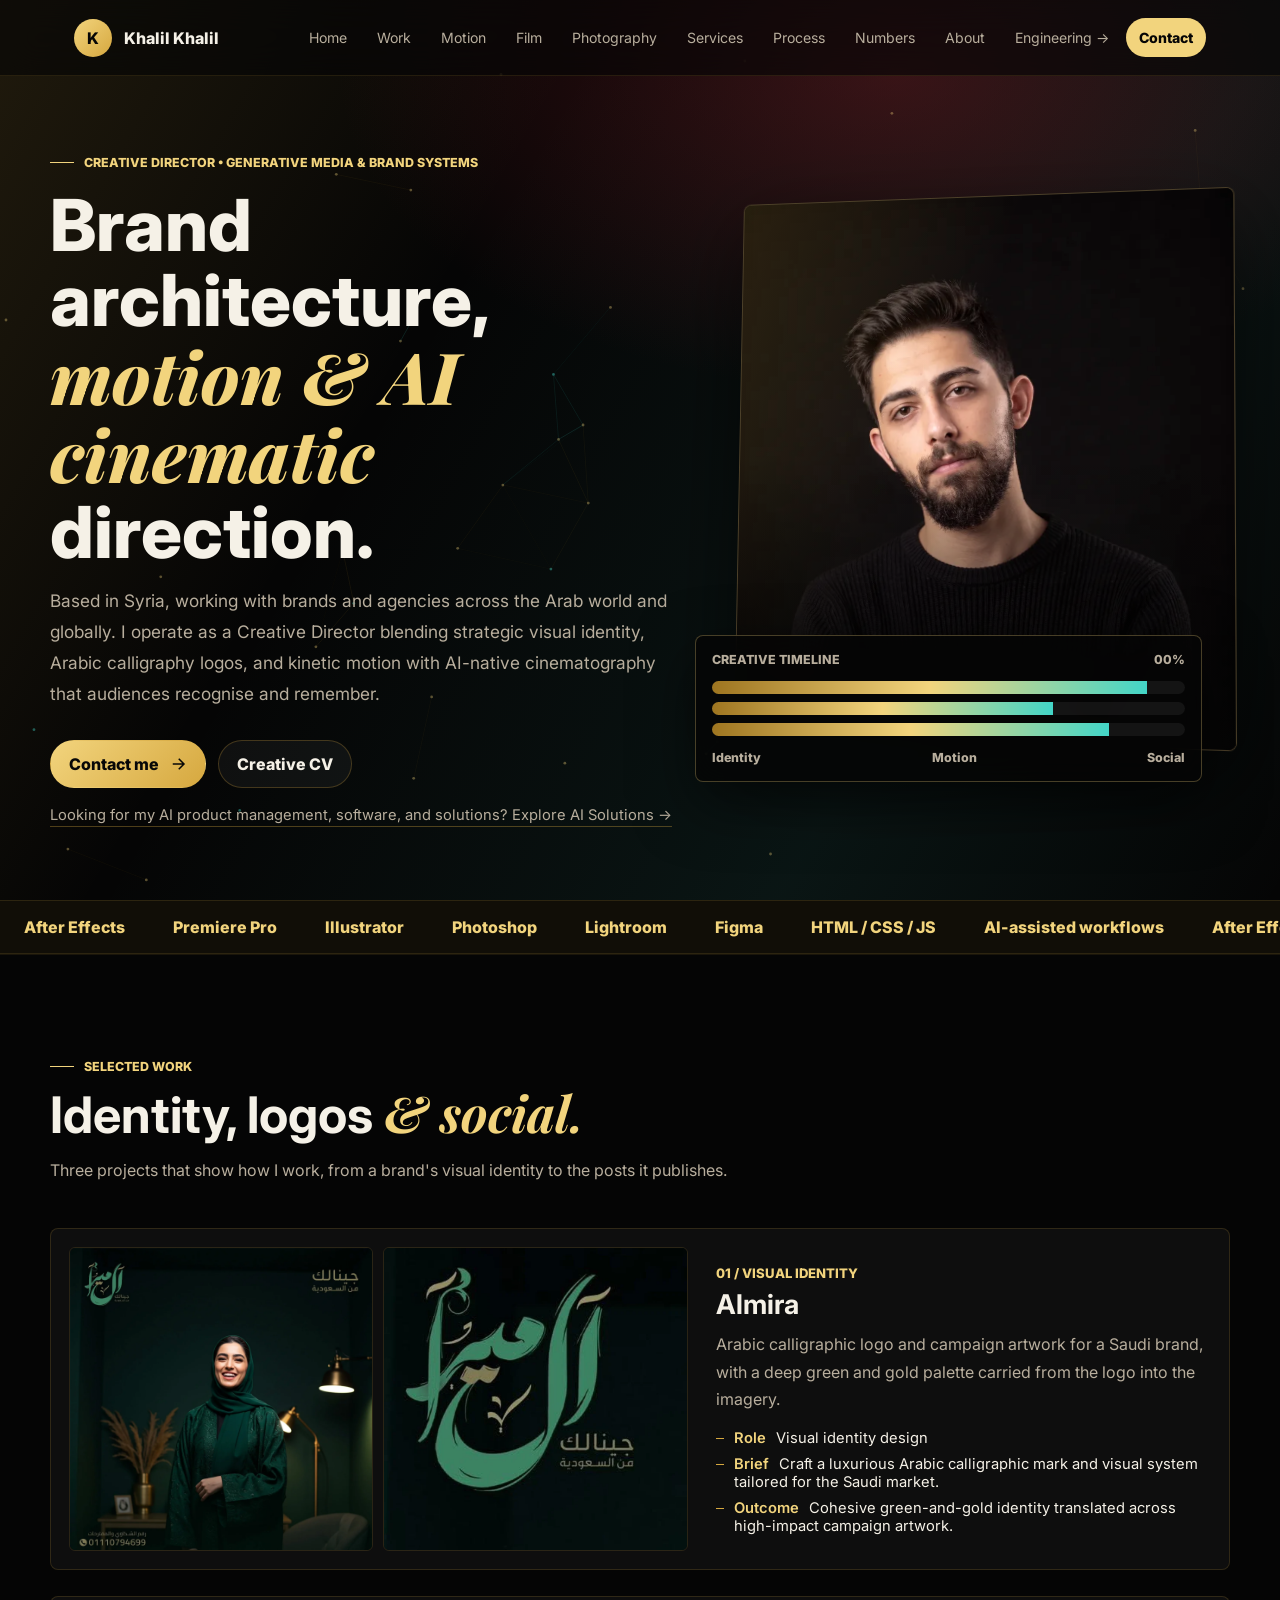
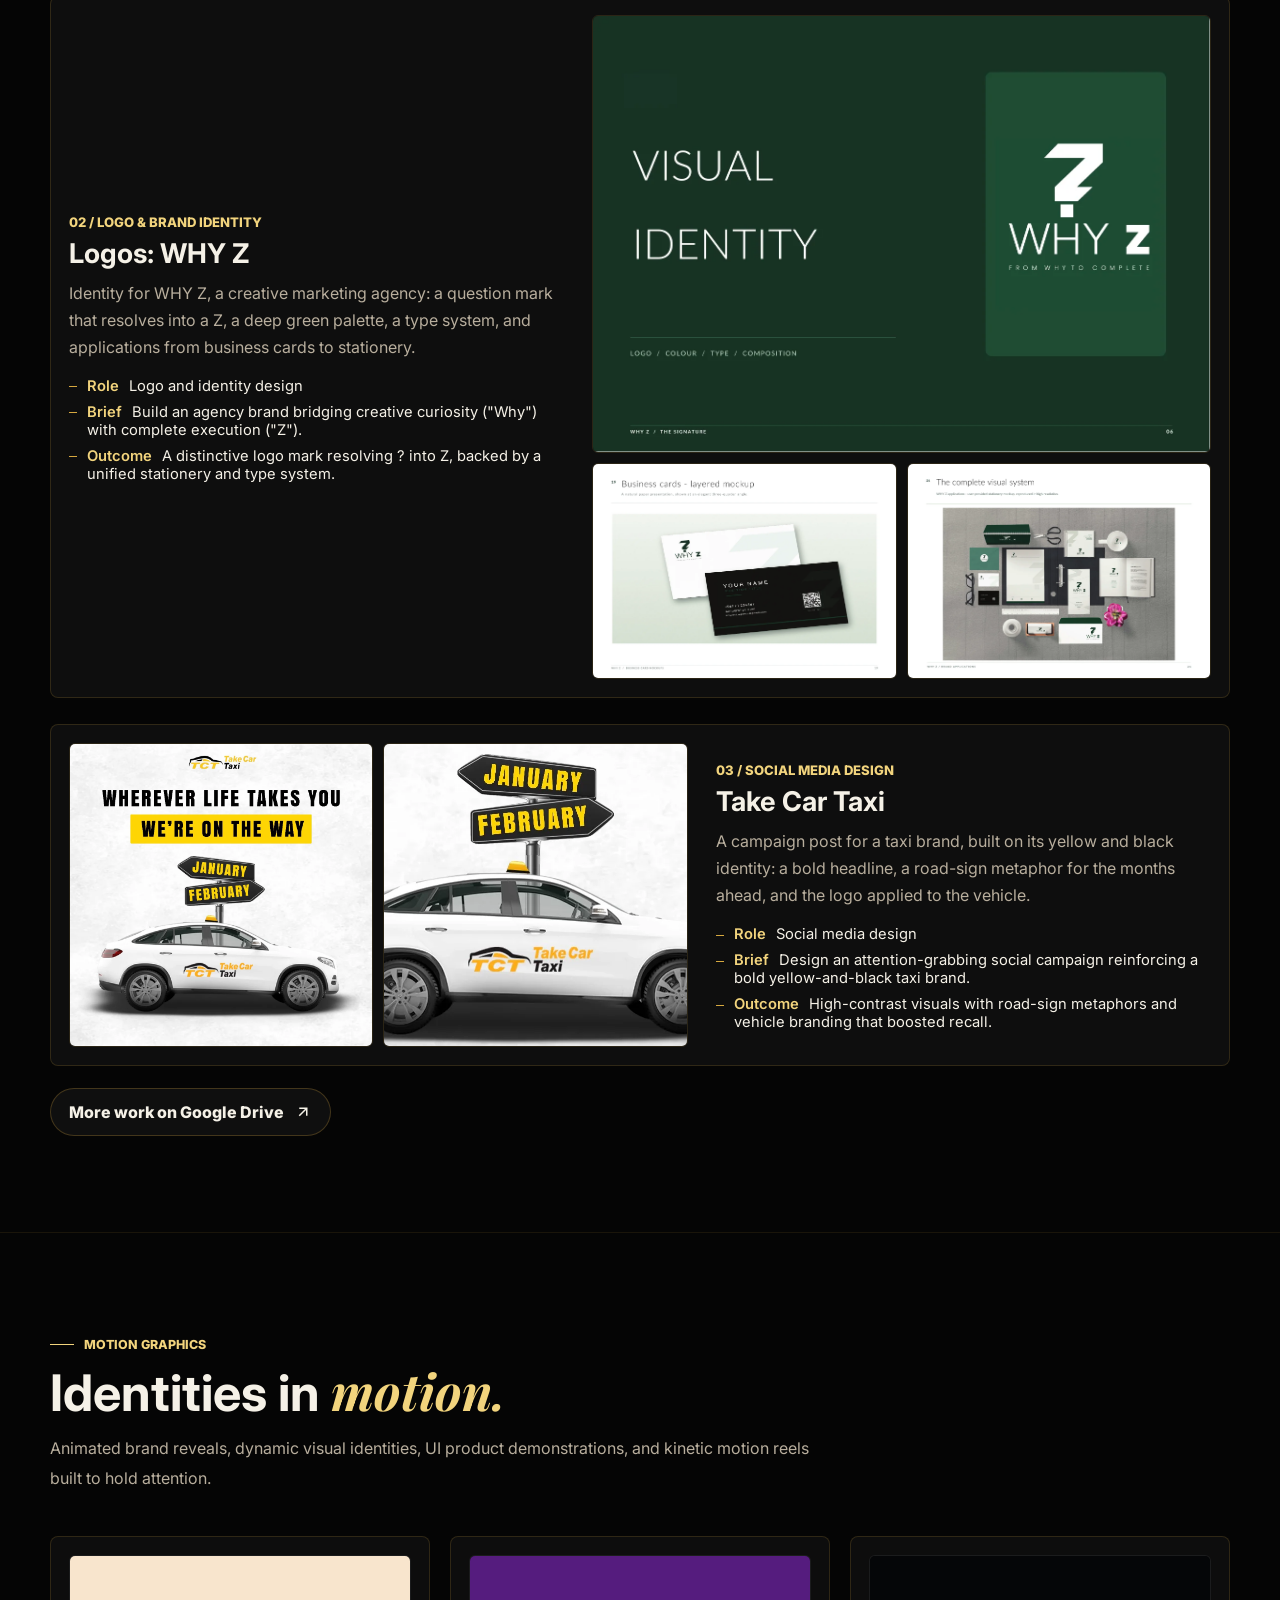
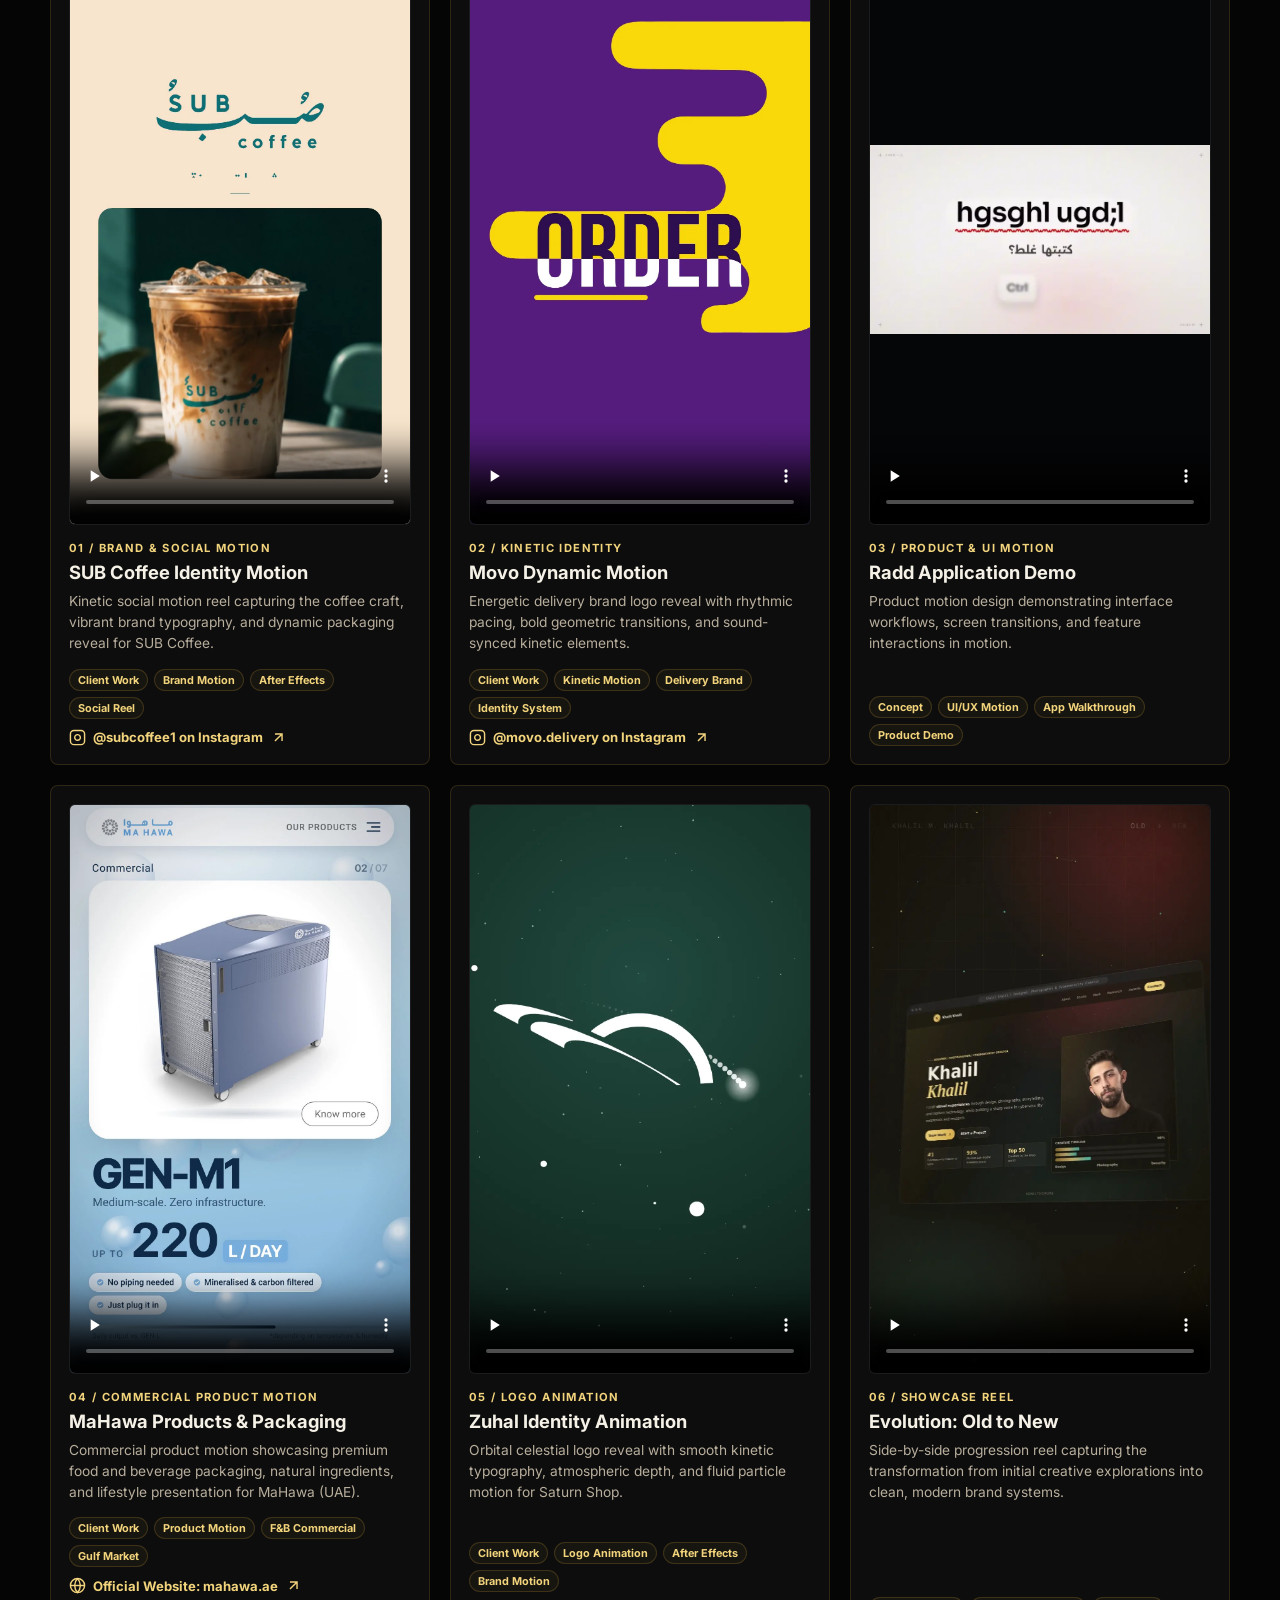
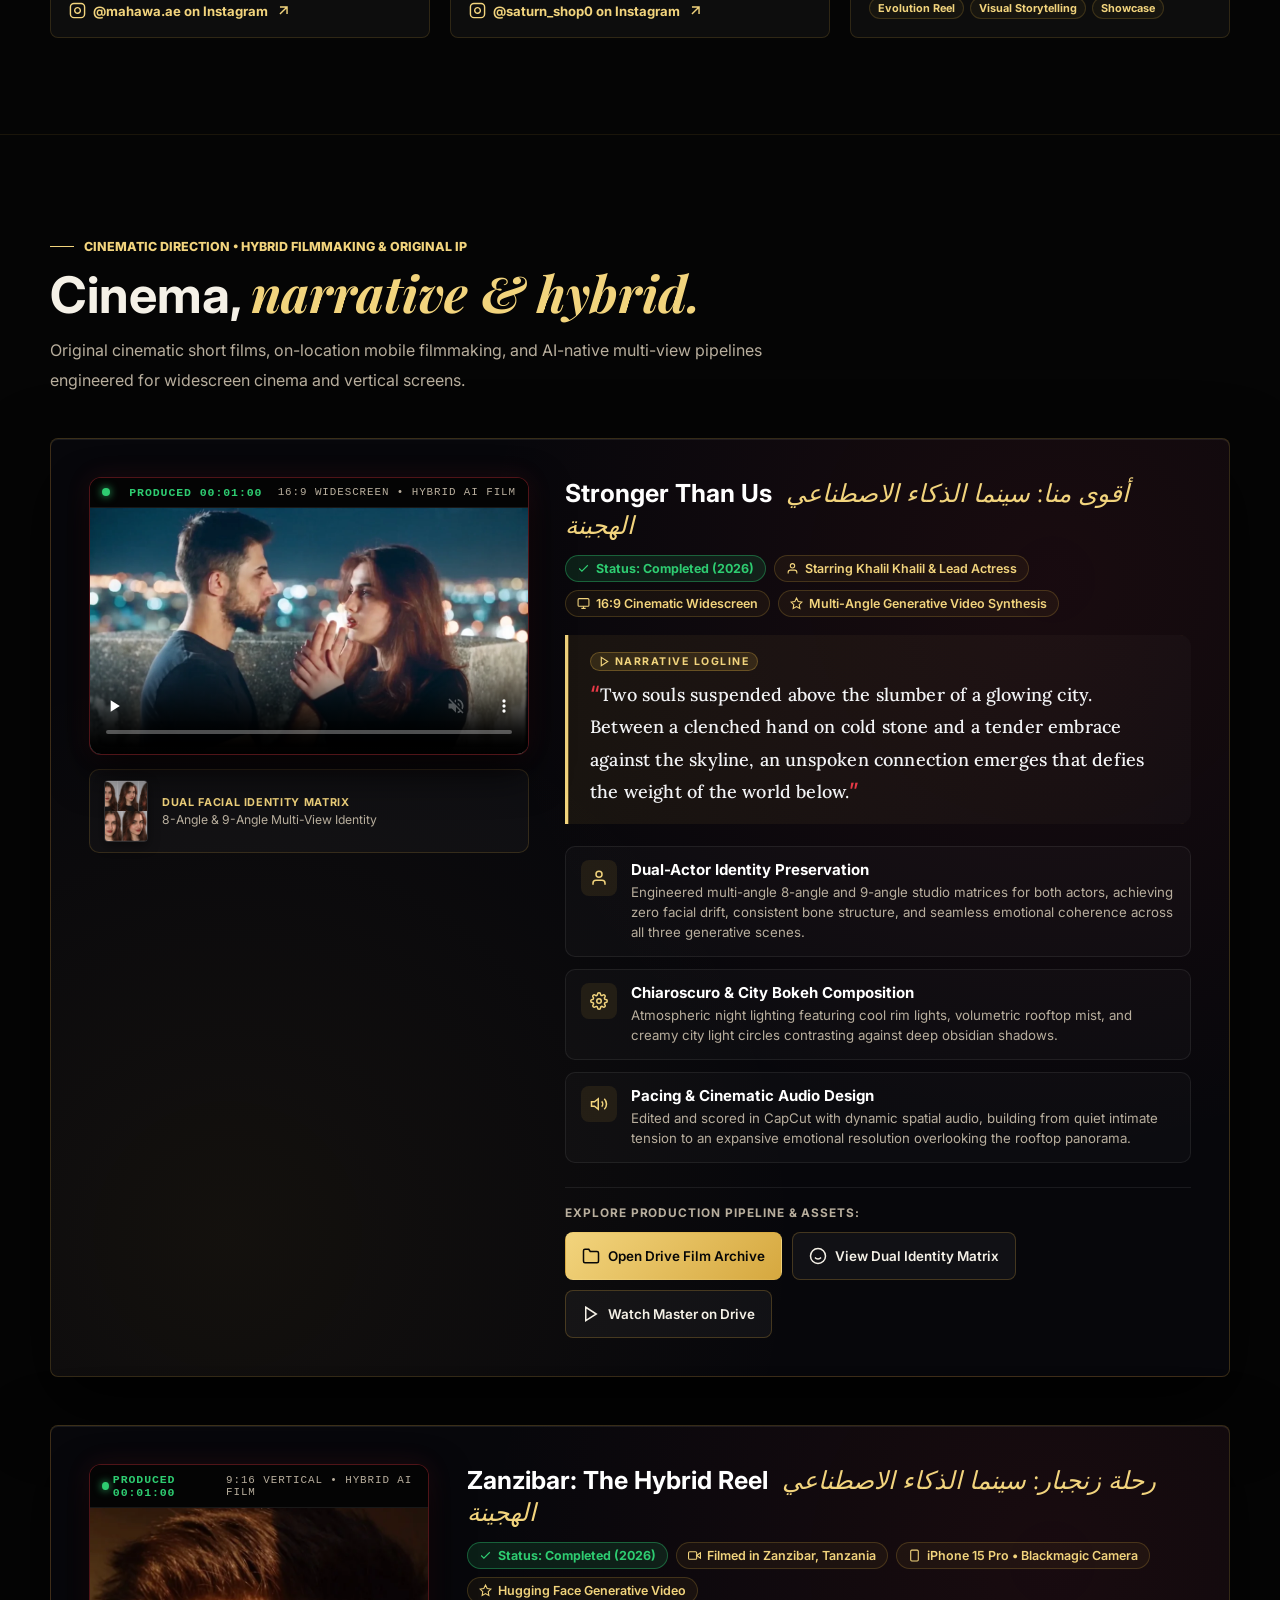
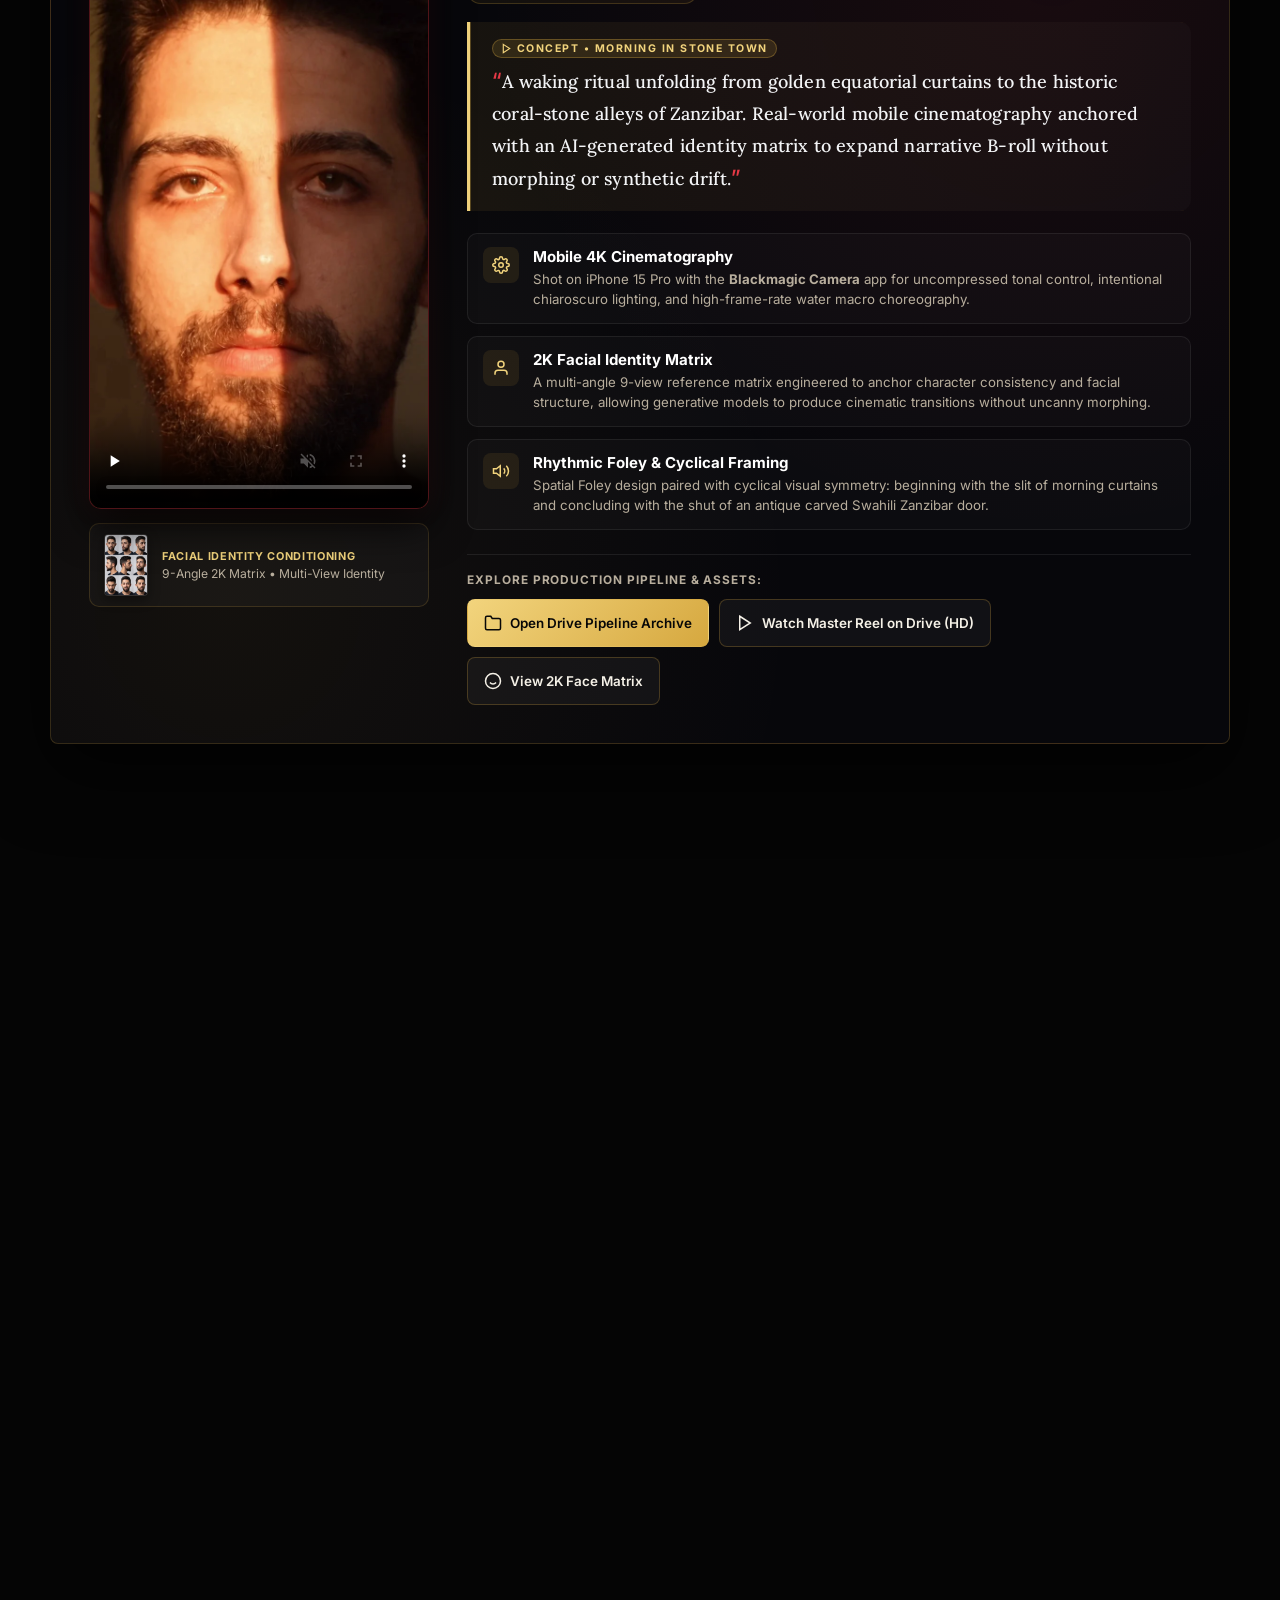
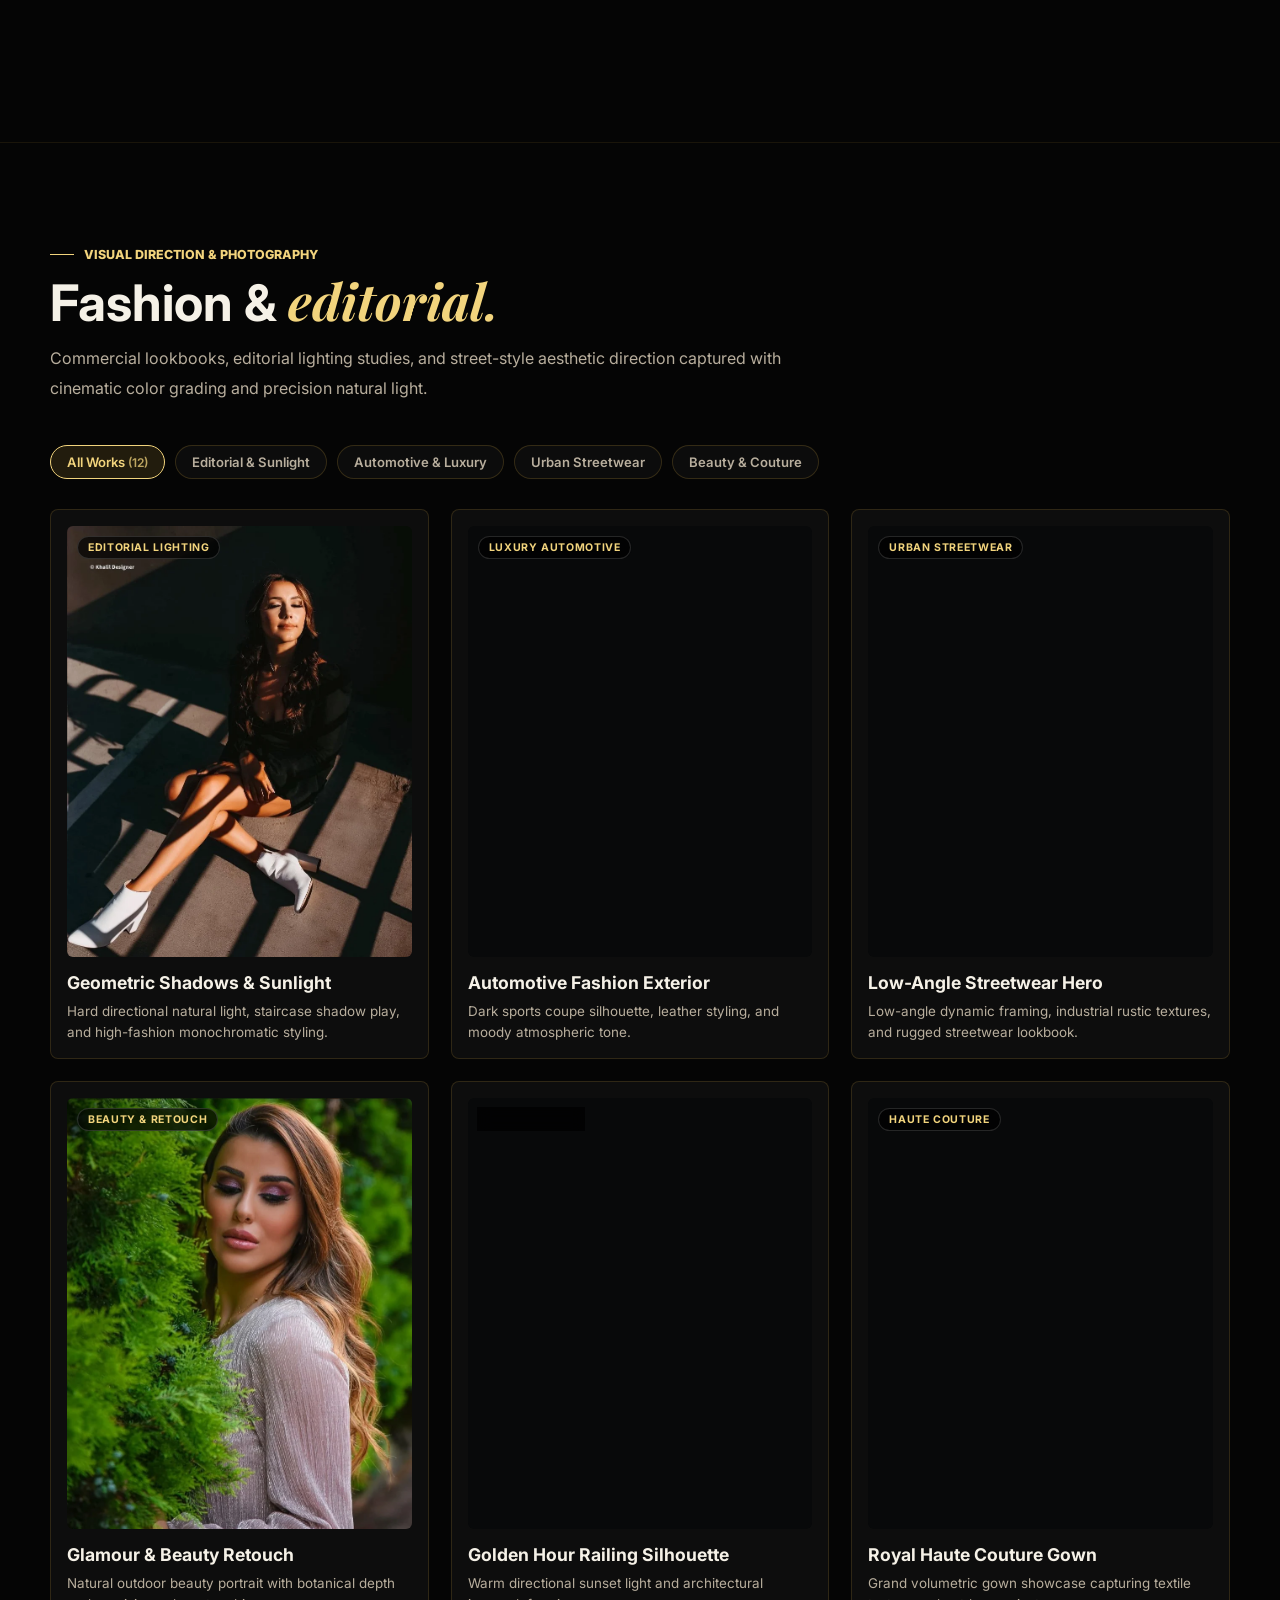
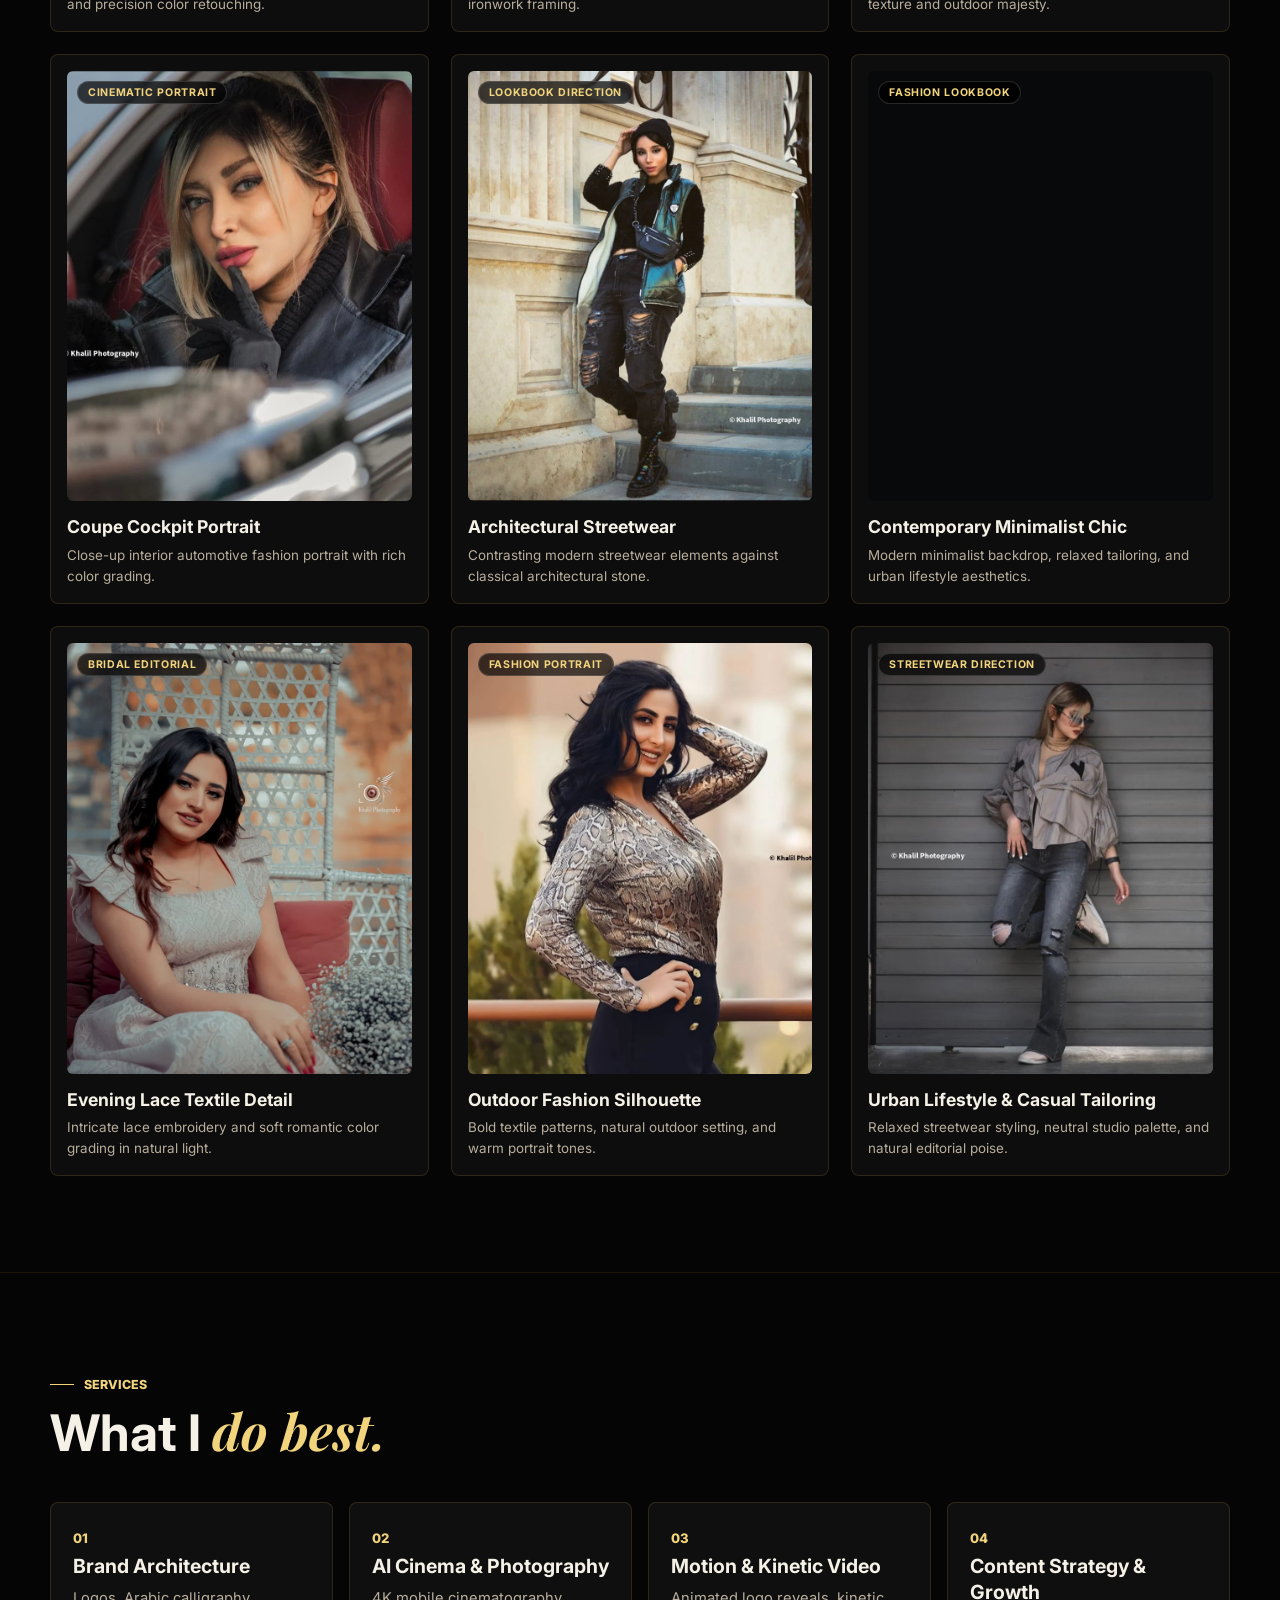
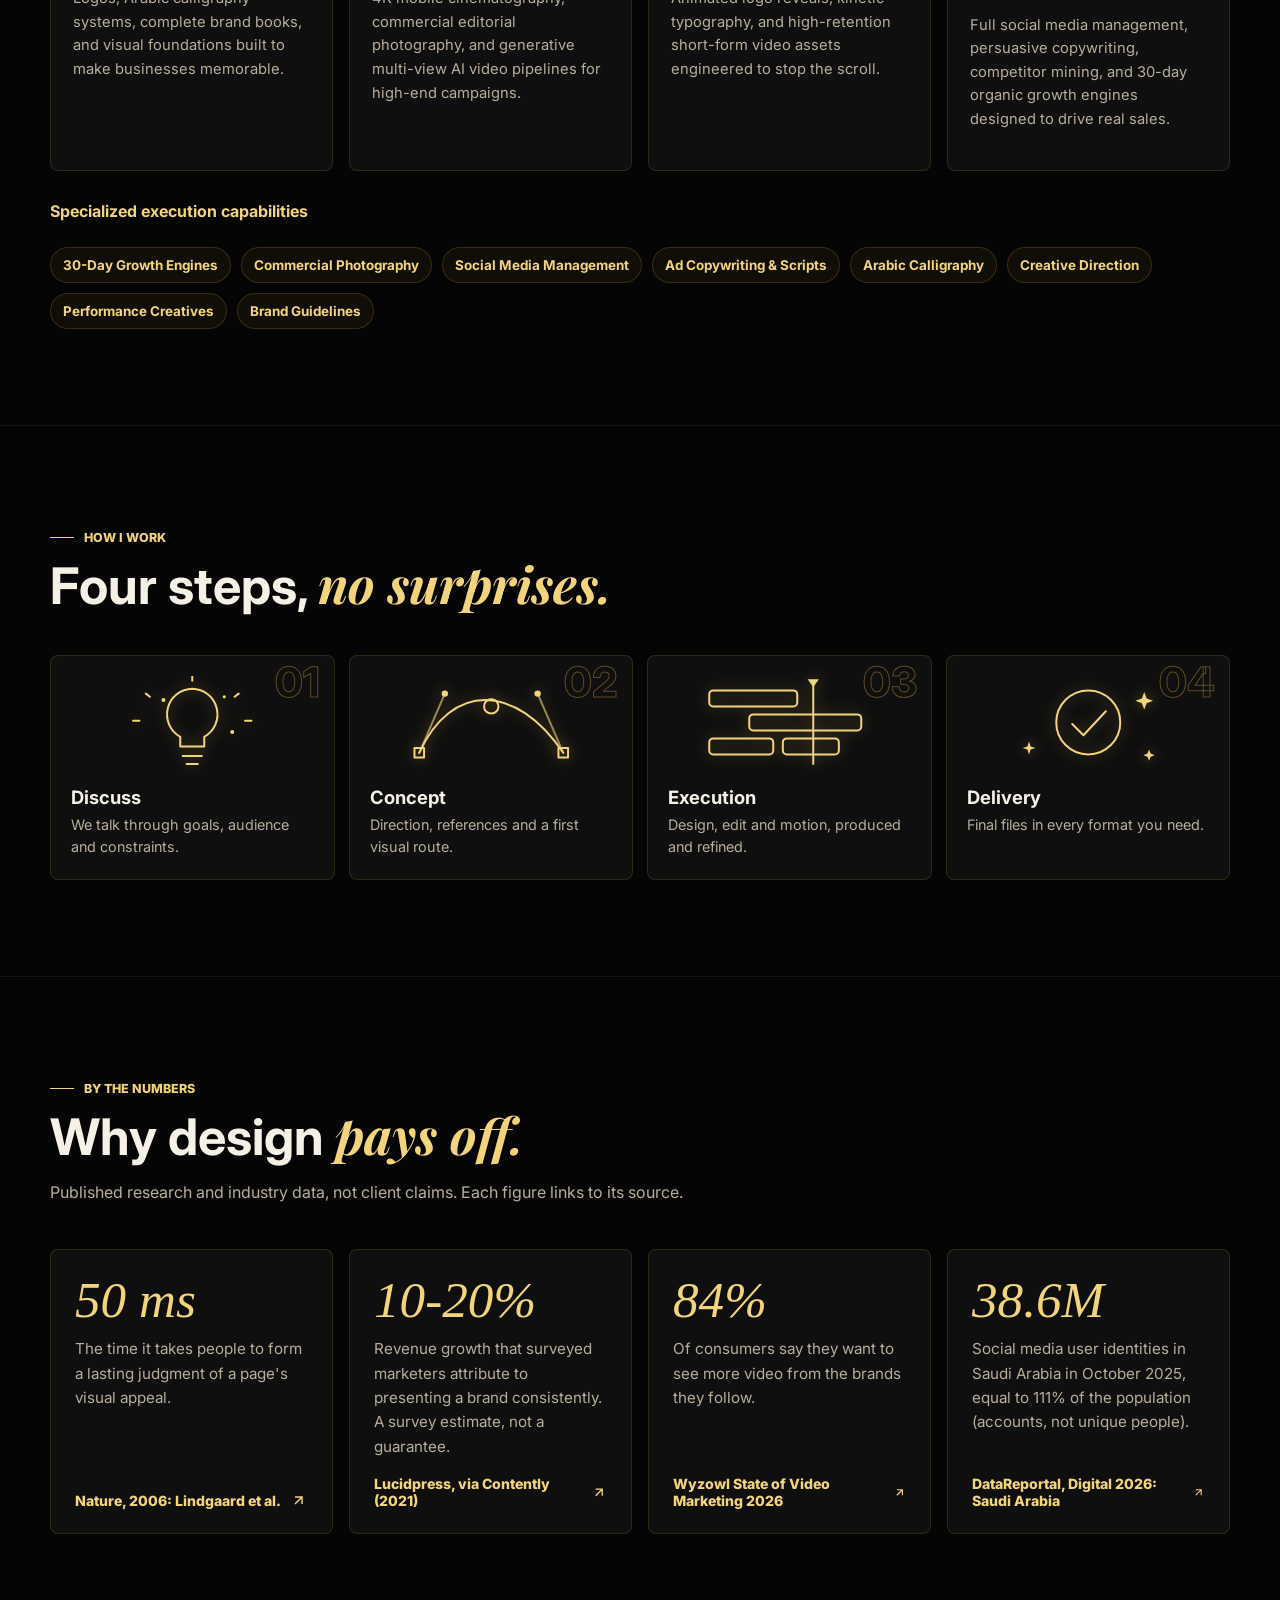
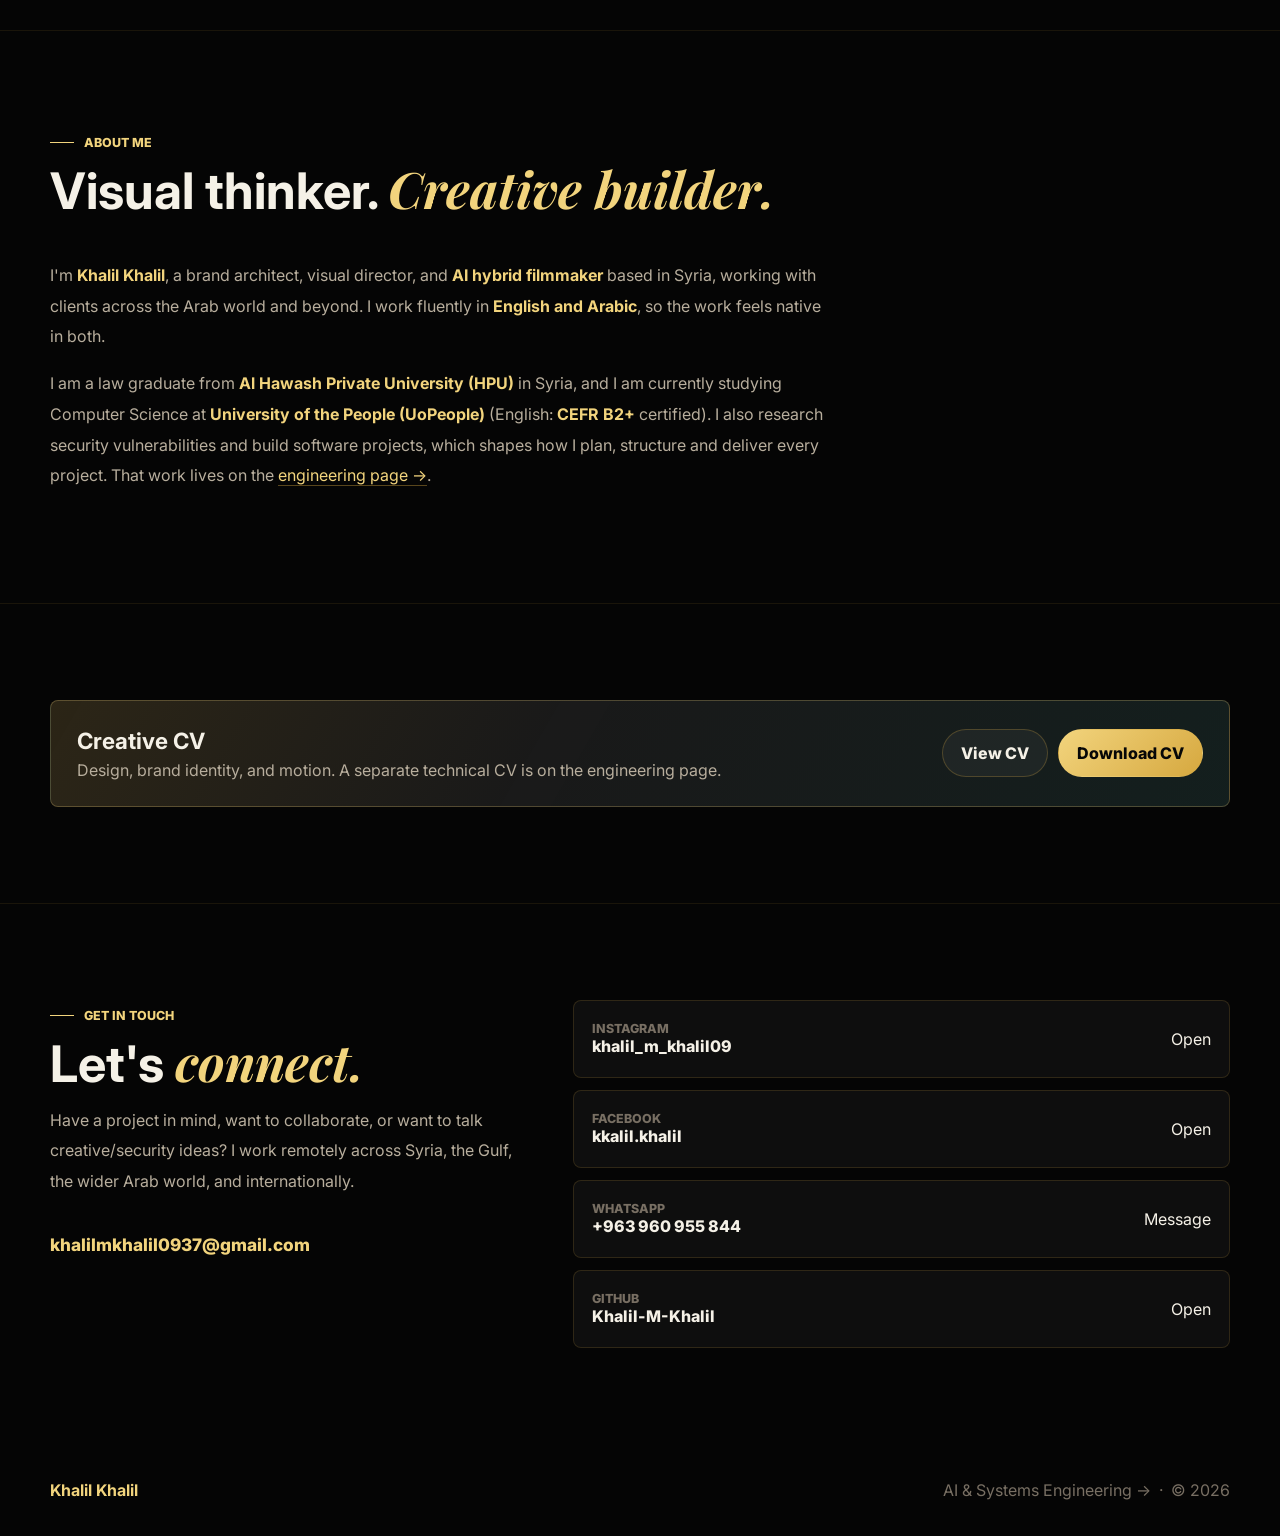
==== commit cb30d942: "Reposition personal brand to AI Product Manager & Creative Director across landing, technical, and c" ====
--- a/design.html
+++ b/design.html
@@ -8,9 +8,9 @@
 
 <meta name="viewport" content="width=device-width, initial-scale=1.0">
 
-<title>Khalil Khalil | Brand Identity &amp; Motion Graphics</title>
-
-<meta name="description" content="Brand identity design, logo systems, kinetic motion graphics, and AI-native cinematography by Khalil Khalil.">
+<title>Khalil Khalil | Creative Director &amp; Visual Systems Architect</title>
+
+<meta name="description" content="Creative direction, brand identity architecture, Arabic calligraphy logo systems, kinetic motion, and generative AI cinematography by Khalil Khalil.">
 
 <meta name="theme-color" content="#050505">
 
@@ -20,7 +20,7 @@
 
 <link href="https://fonts.googleapis.com/css2?family=Inter:wght@400;500;600;700;800&family=Lora:wght@500;600&family=Playfair+Display:ital,wght@0,700;1,700&display=swap" rel="stylesheet">
 
-<link rel="stylesheet" href="css/style.css?v=20261119_spacing_v3">
+<link rel="stylesheet" href="css/style.css?v=20261119_pm_v4">
 
 </head>
 
@@ -46,15 +46,15 @@
 
   <section class="hero" id="home"><div class="container"><div class="hero-grid"><div>
 
-    <span class="eyebrow reveal">Khalil Khalil &bull; Brand Architect &amp; AI Hybrid Filmmaker</span>
-
-    <h1 class="reveal">Brand identity, <span class="serif">motion &amp; AI hybrid</span> filmmaking.</h1>
-
-    <p class="hero-copy reveal">Based in Syria, working with clients across the Arab world. I blend strategic brand identity and kinetic motion with AI-native hybrid filmmaking that people recognise and remember.</p>
+    <span class="eyebrow reveal">Creative Director &bull; Generative Media &amp; Brand Systems</span>
+
+    <h1 class="reveal">Brand architecture, <span class="serif">motion &amp; AI cinematic</span> direction.</h1>
+
+    <p class="hero-copy reveal">Based in Syria, working with brands and agencies across the Arab world and globally. I operate as a Creative Director blending strategic visual identity, Arabic calligraphy logos, and kinetic motion with AI-native cinematography that audiences recognise and remember.</p>
 
     <div class="hero-actions reveal"><a class="btn btn-primary" href="#contact">Contact me <svg viewBox="0 0 24 24" fill="none" stroke="currentColor" stroke-width="2"><path d="M5 12h14M13 5l7 7-7 7"/></svg></a><a class="btn" href="assets/Khalil_Khalil_CV_Creative.pdf" target="_blank" rel="noopener">Creative CV</a></div>
 
-    <a class="quiet reveal" href="technical.html">Looking for my AI systems, software, and security research? Explore Engineering &rarr;</a>
+    <a class="quiet reveal" href="technical.html">Looking for my AI product management, software, and solutions? Explore AI Solutions &rarr;</a>
 
   </div>
 
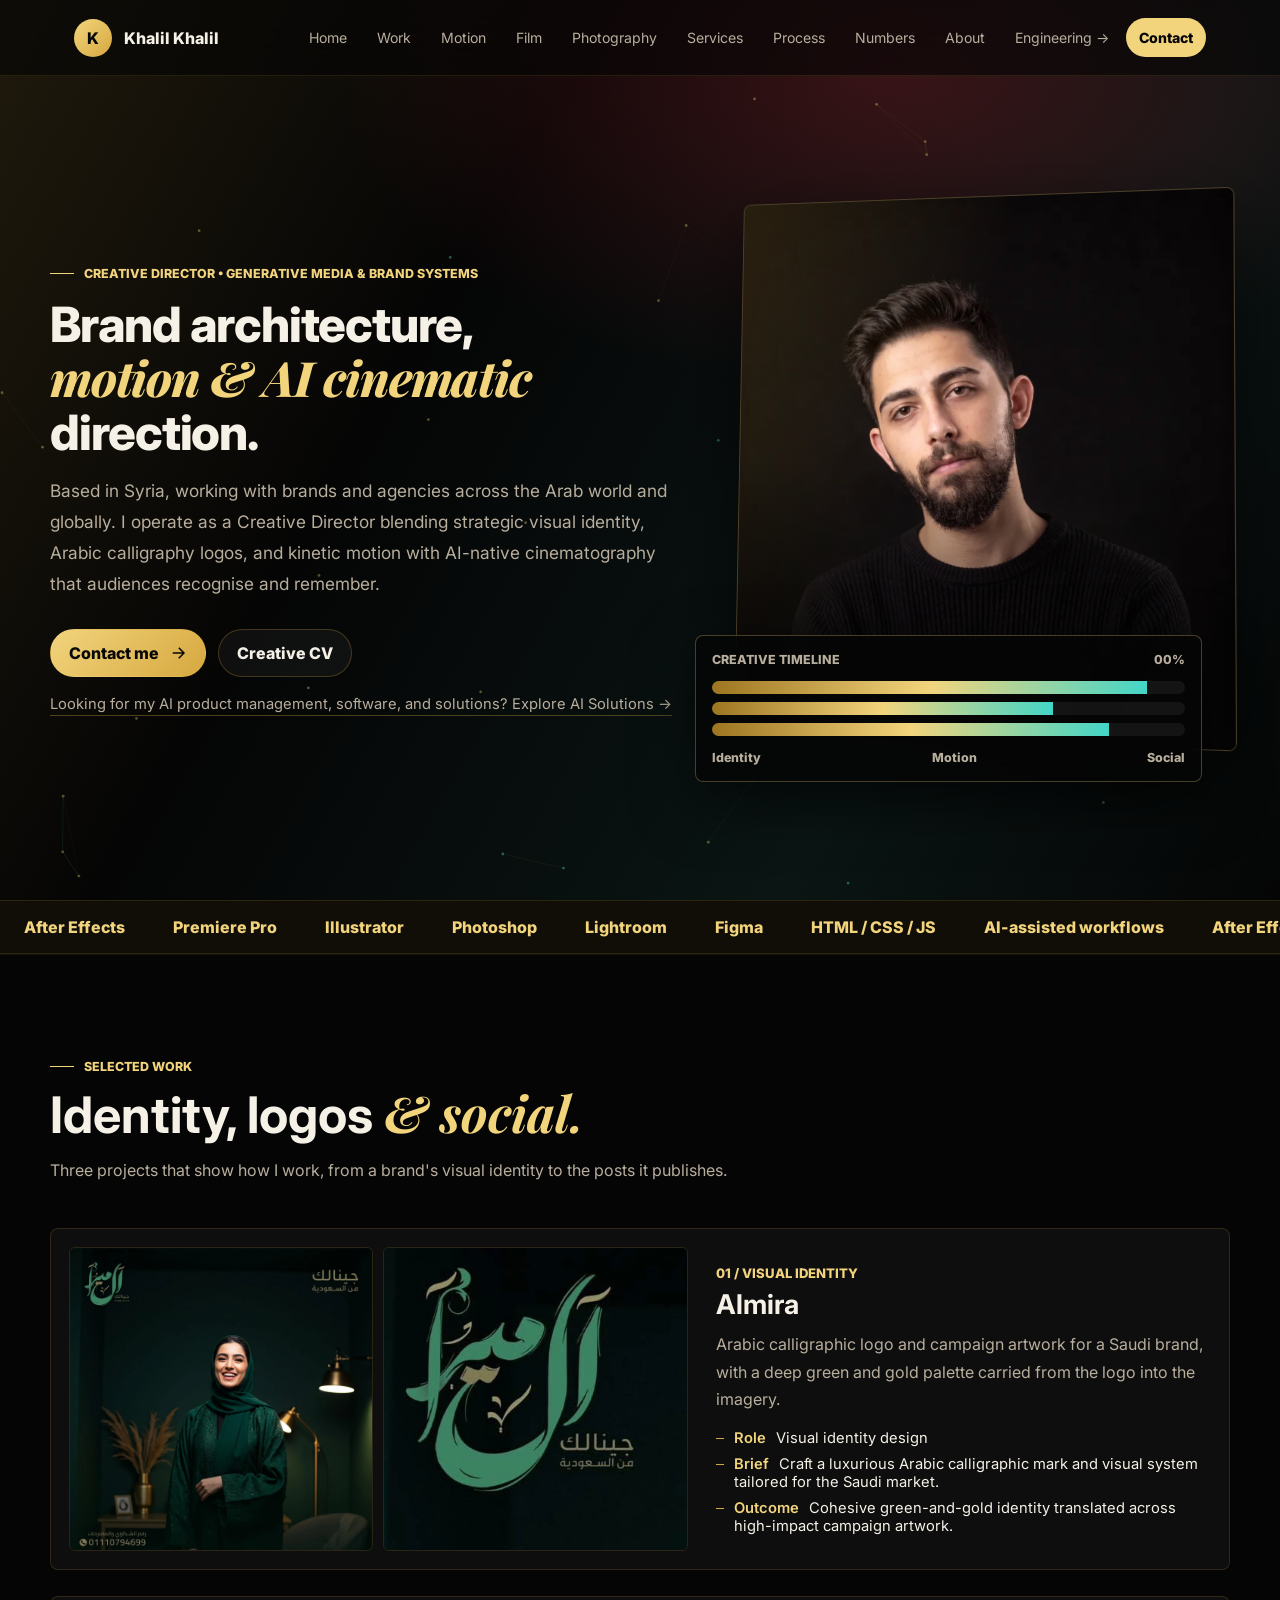
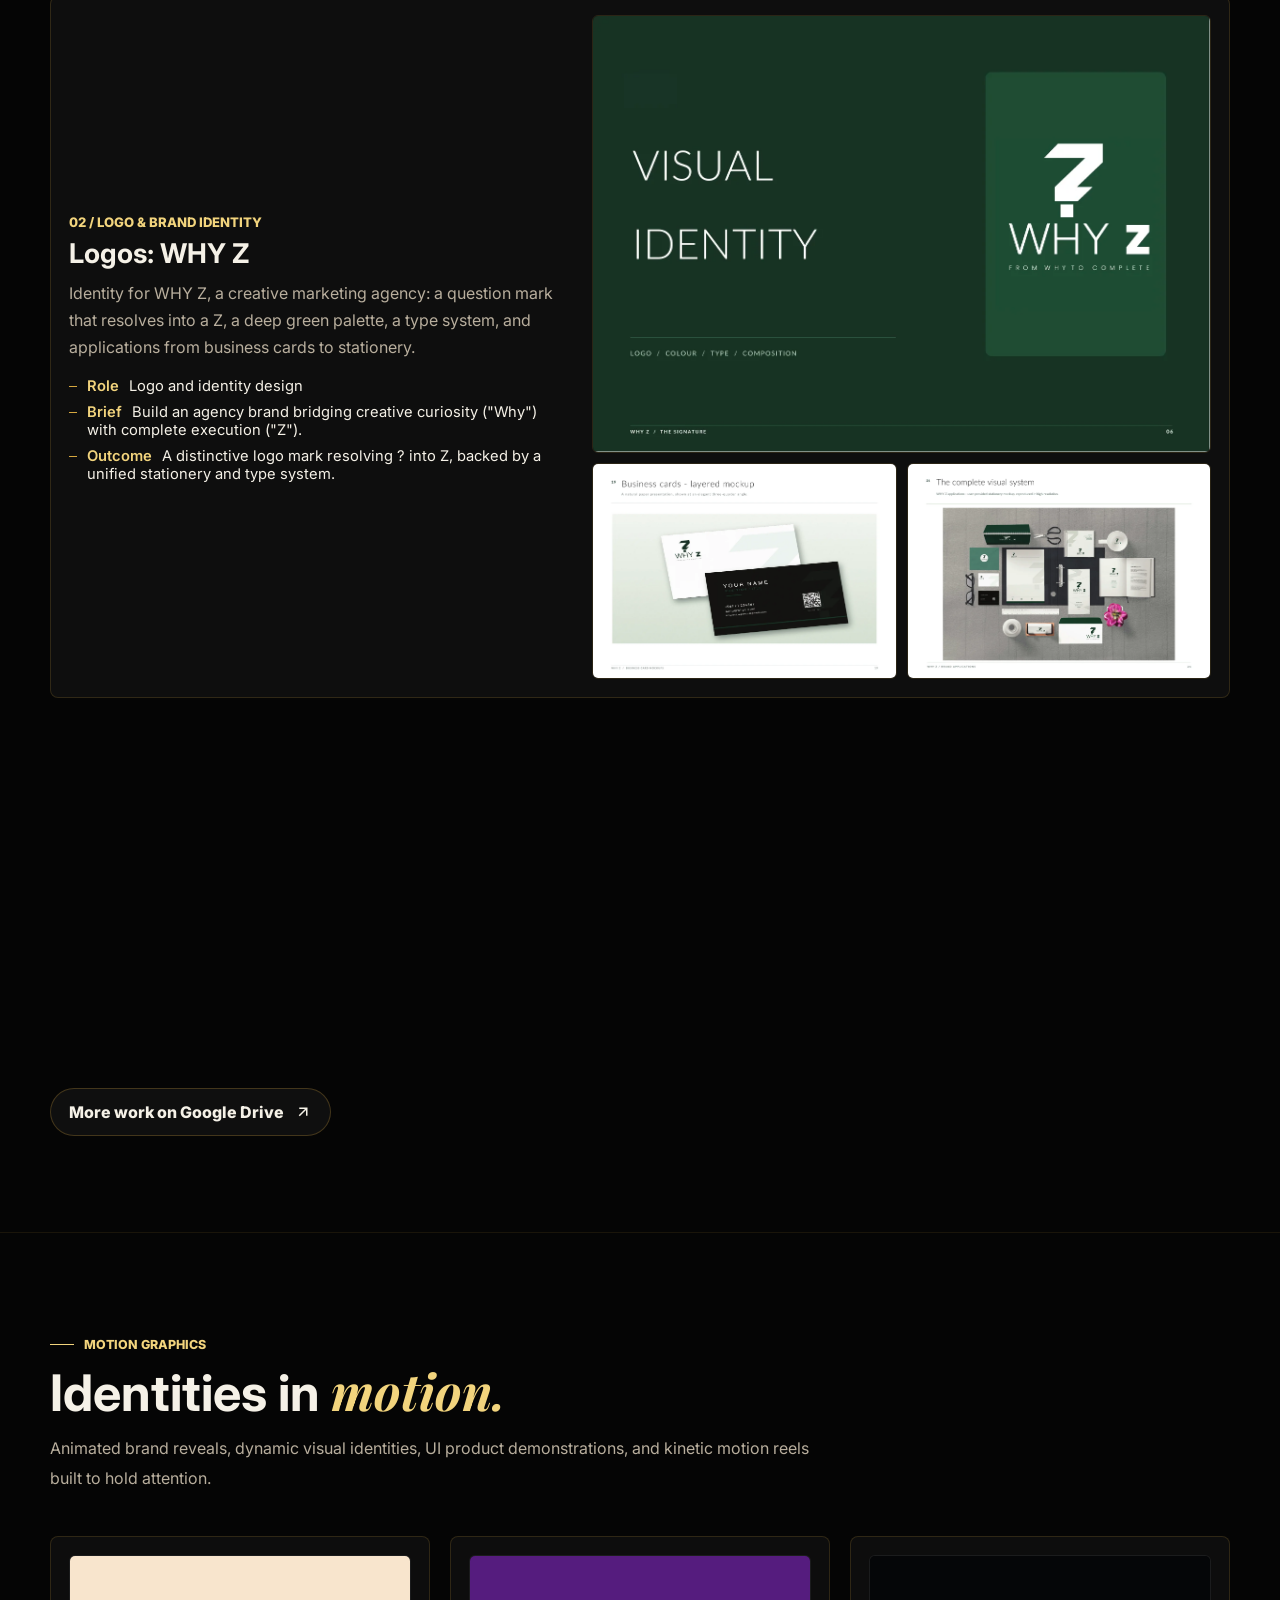
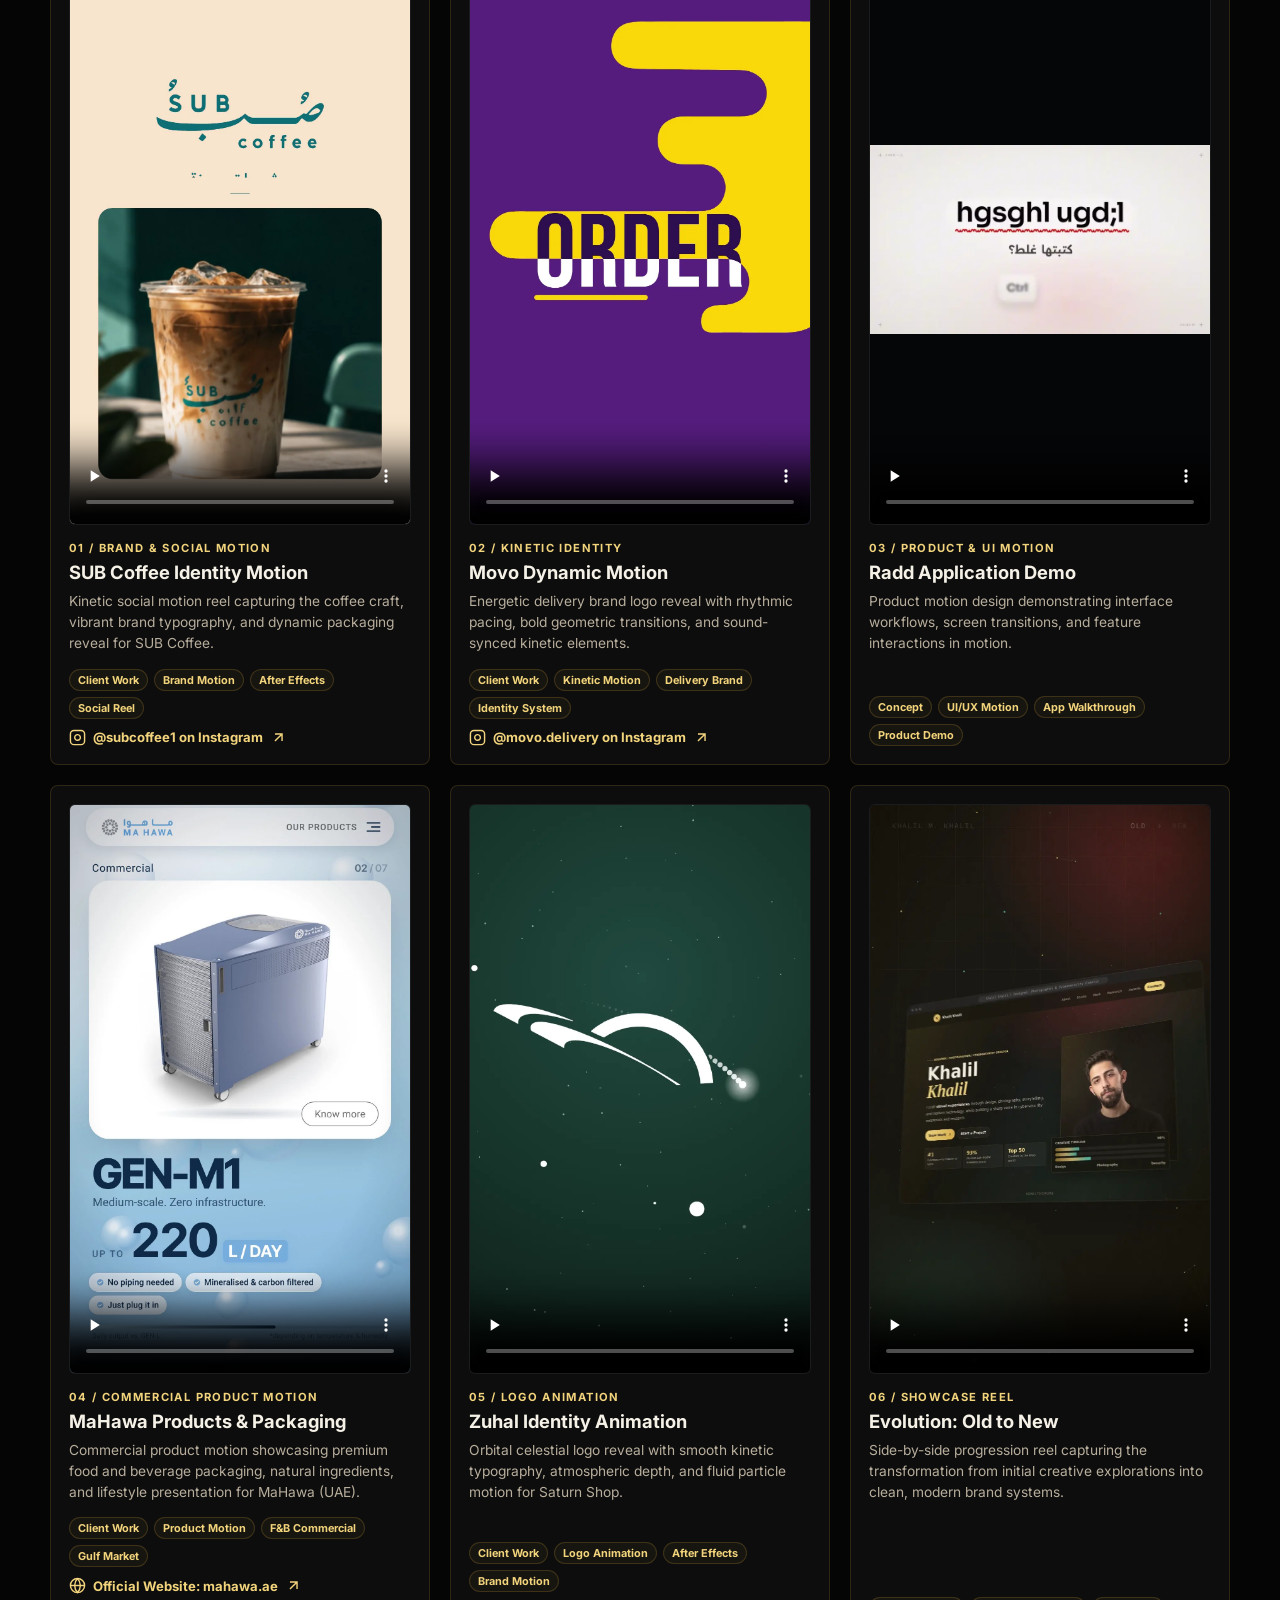
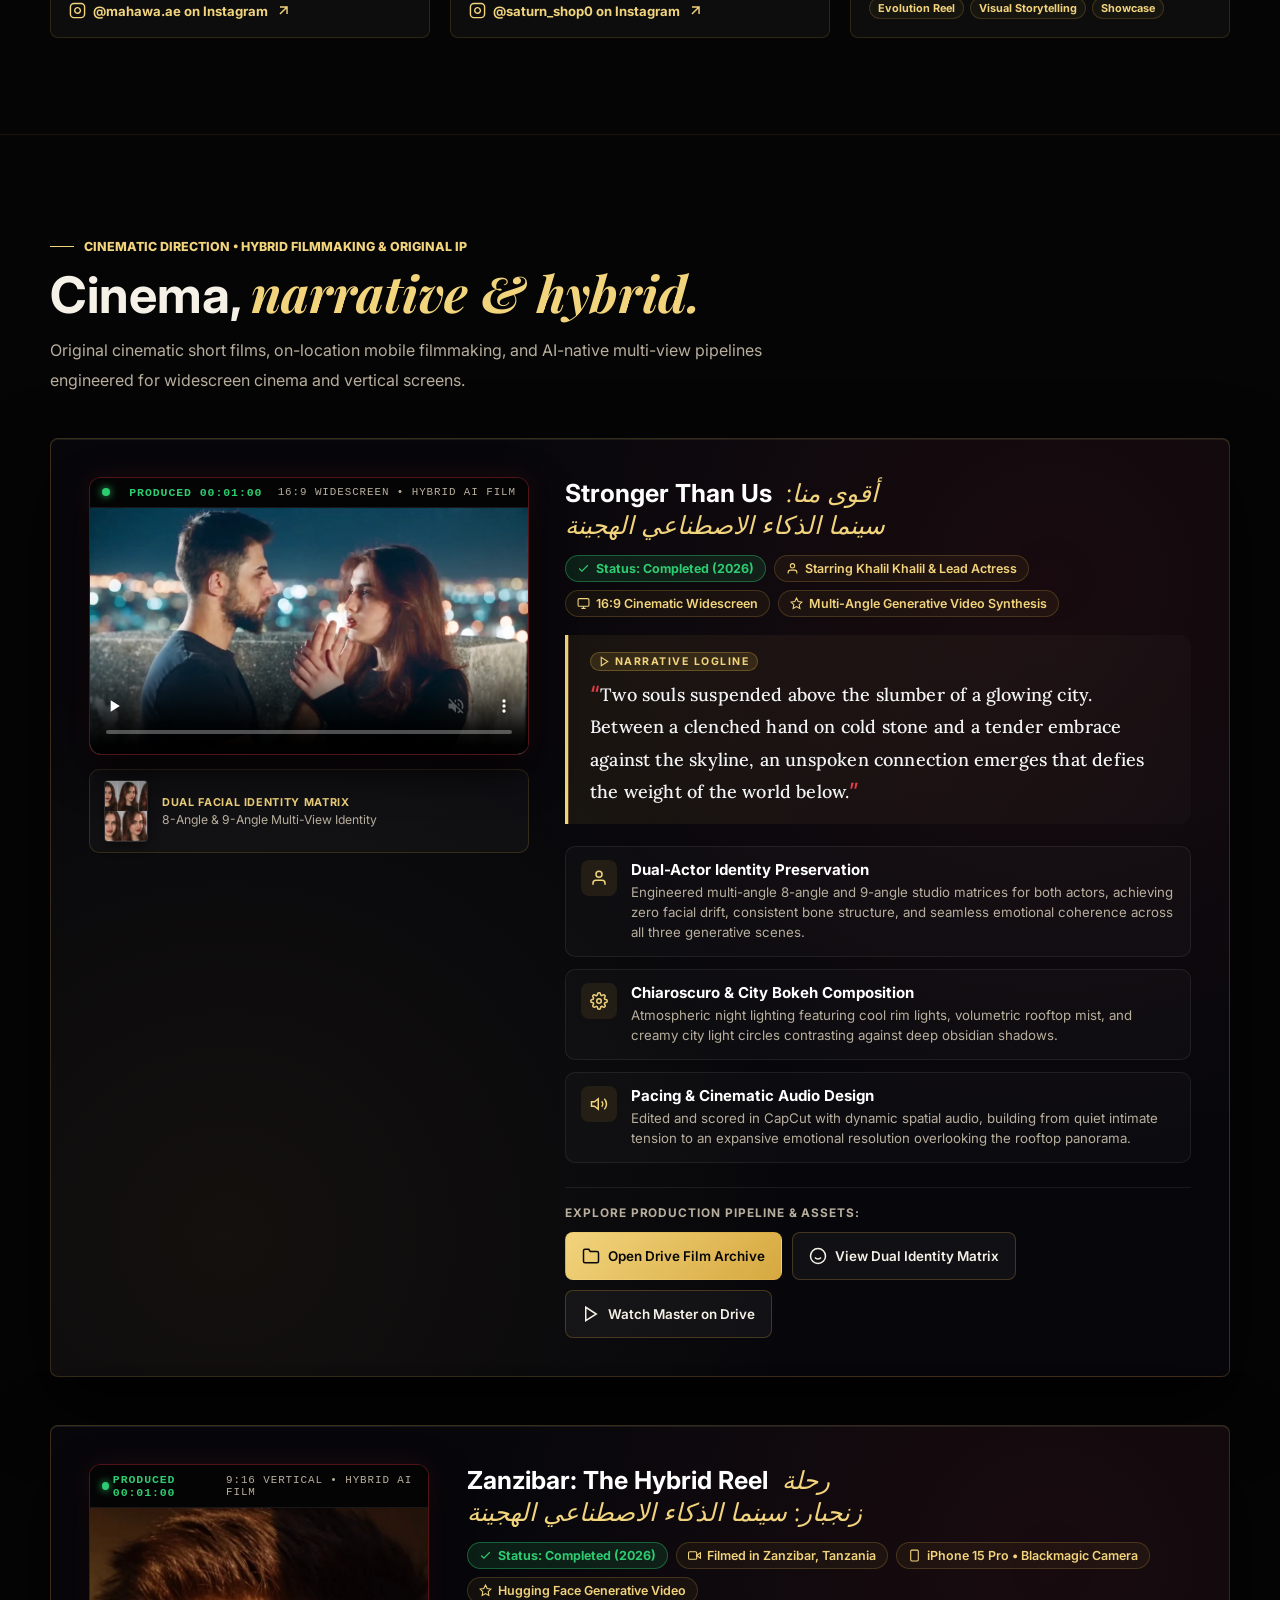
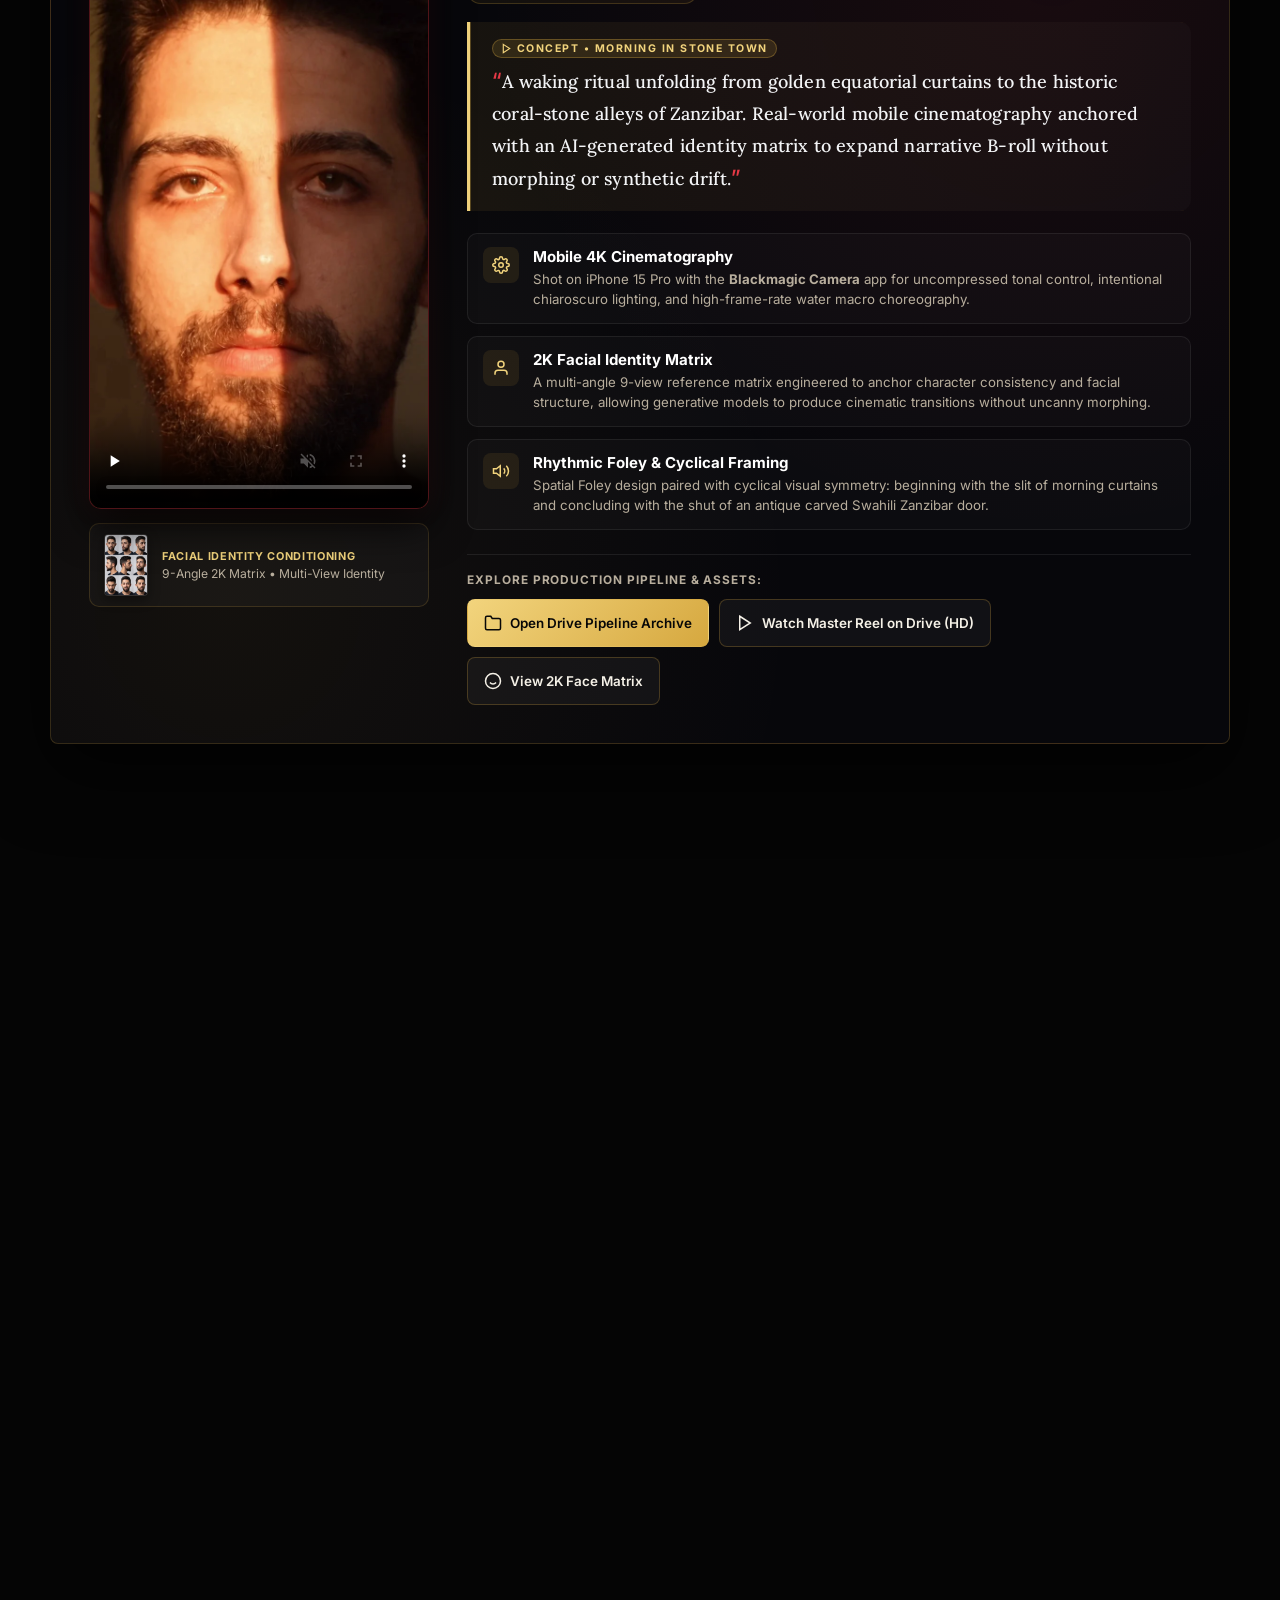
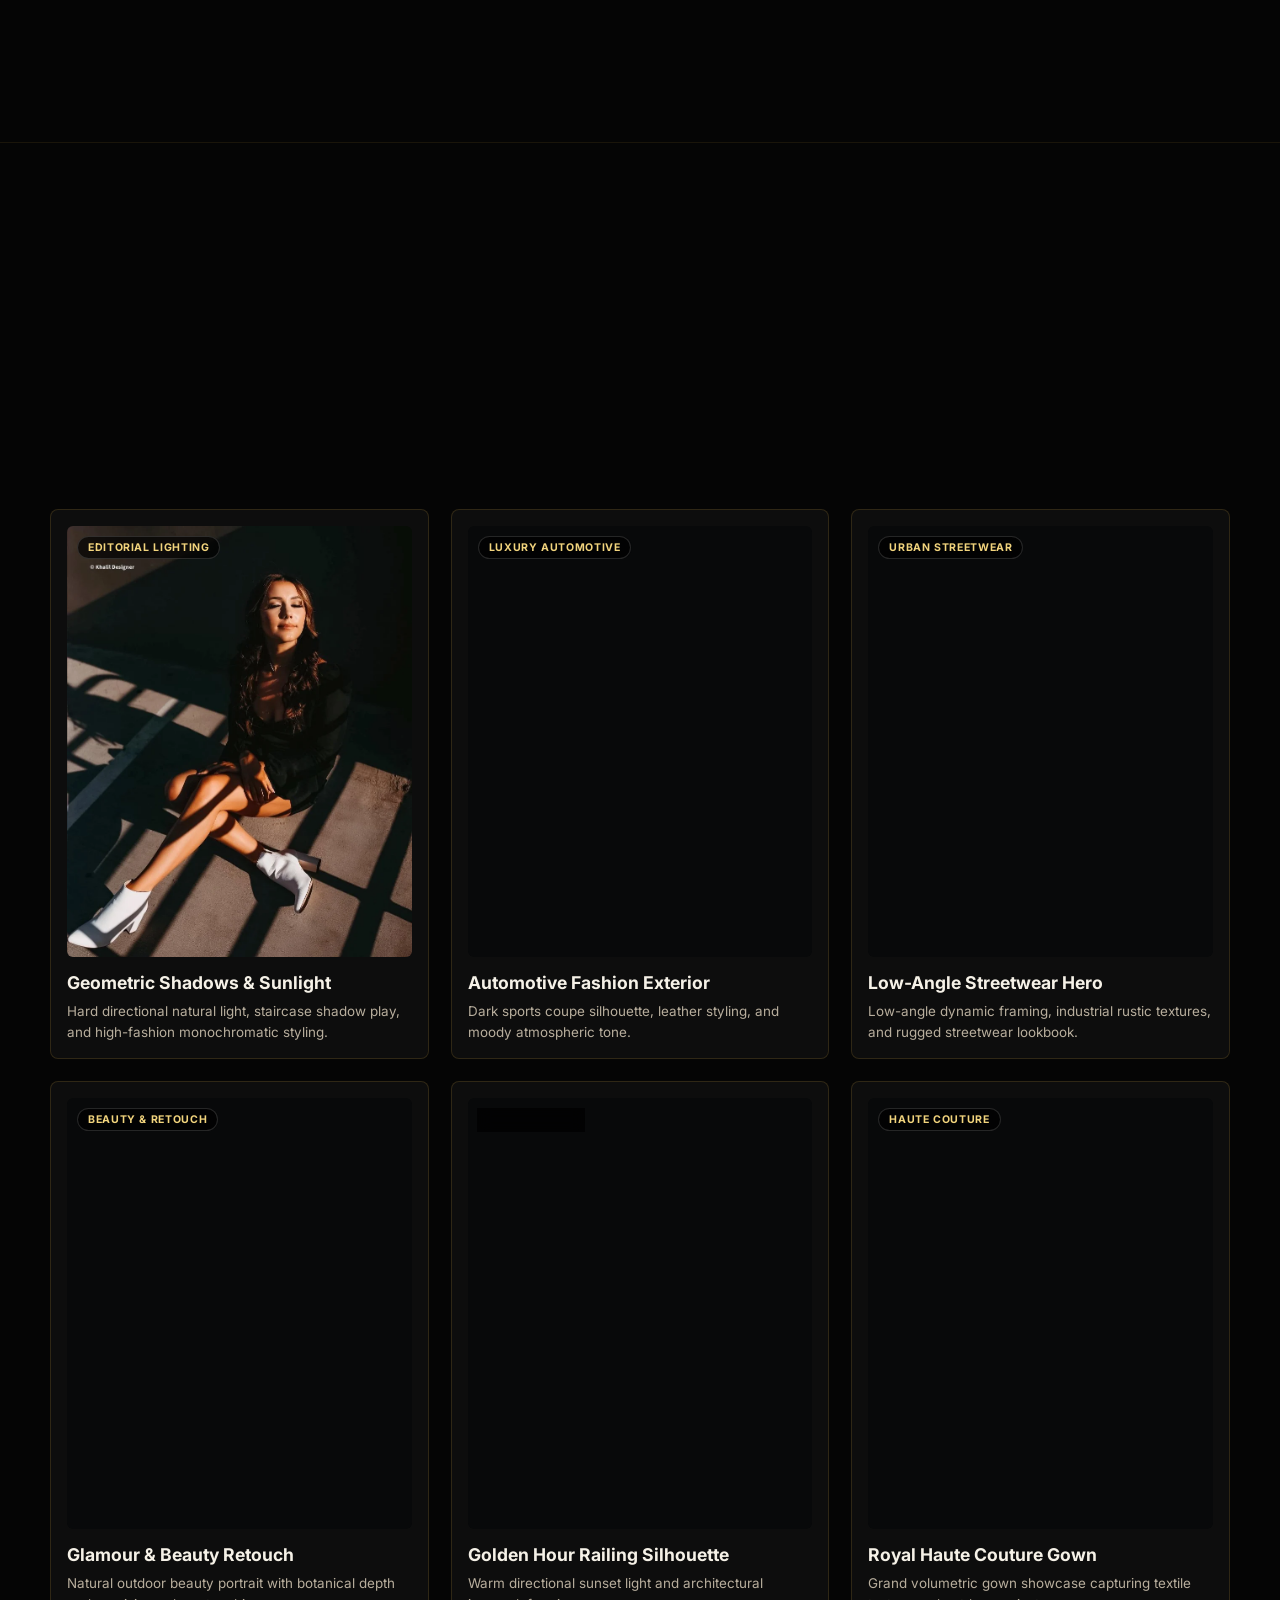
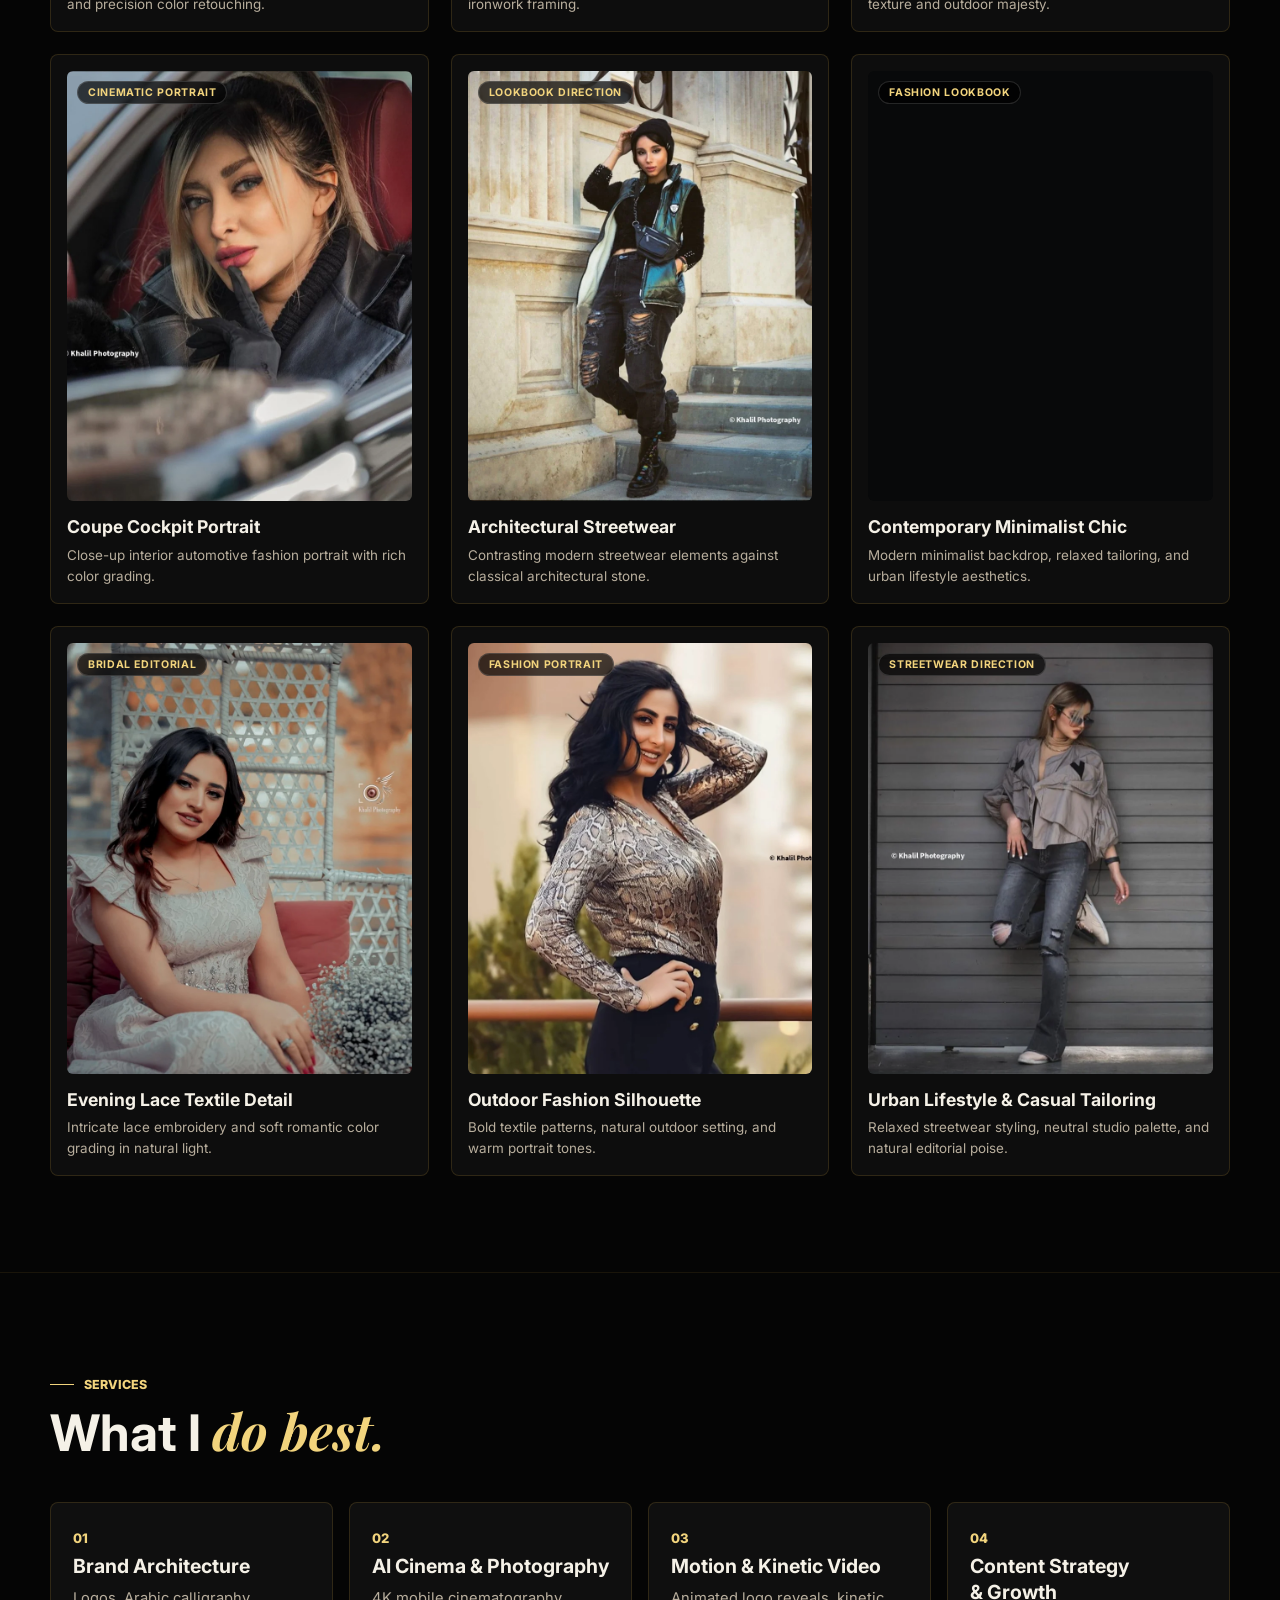
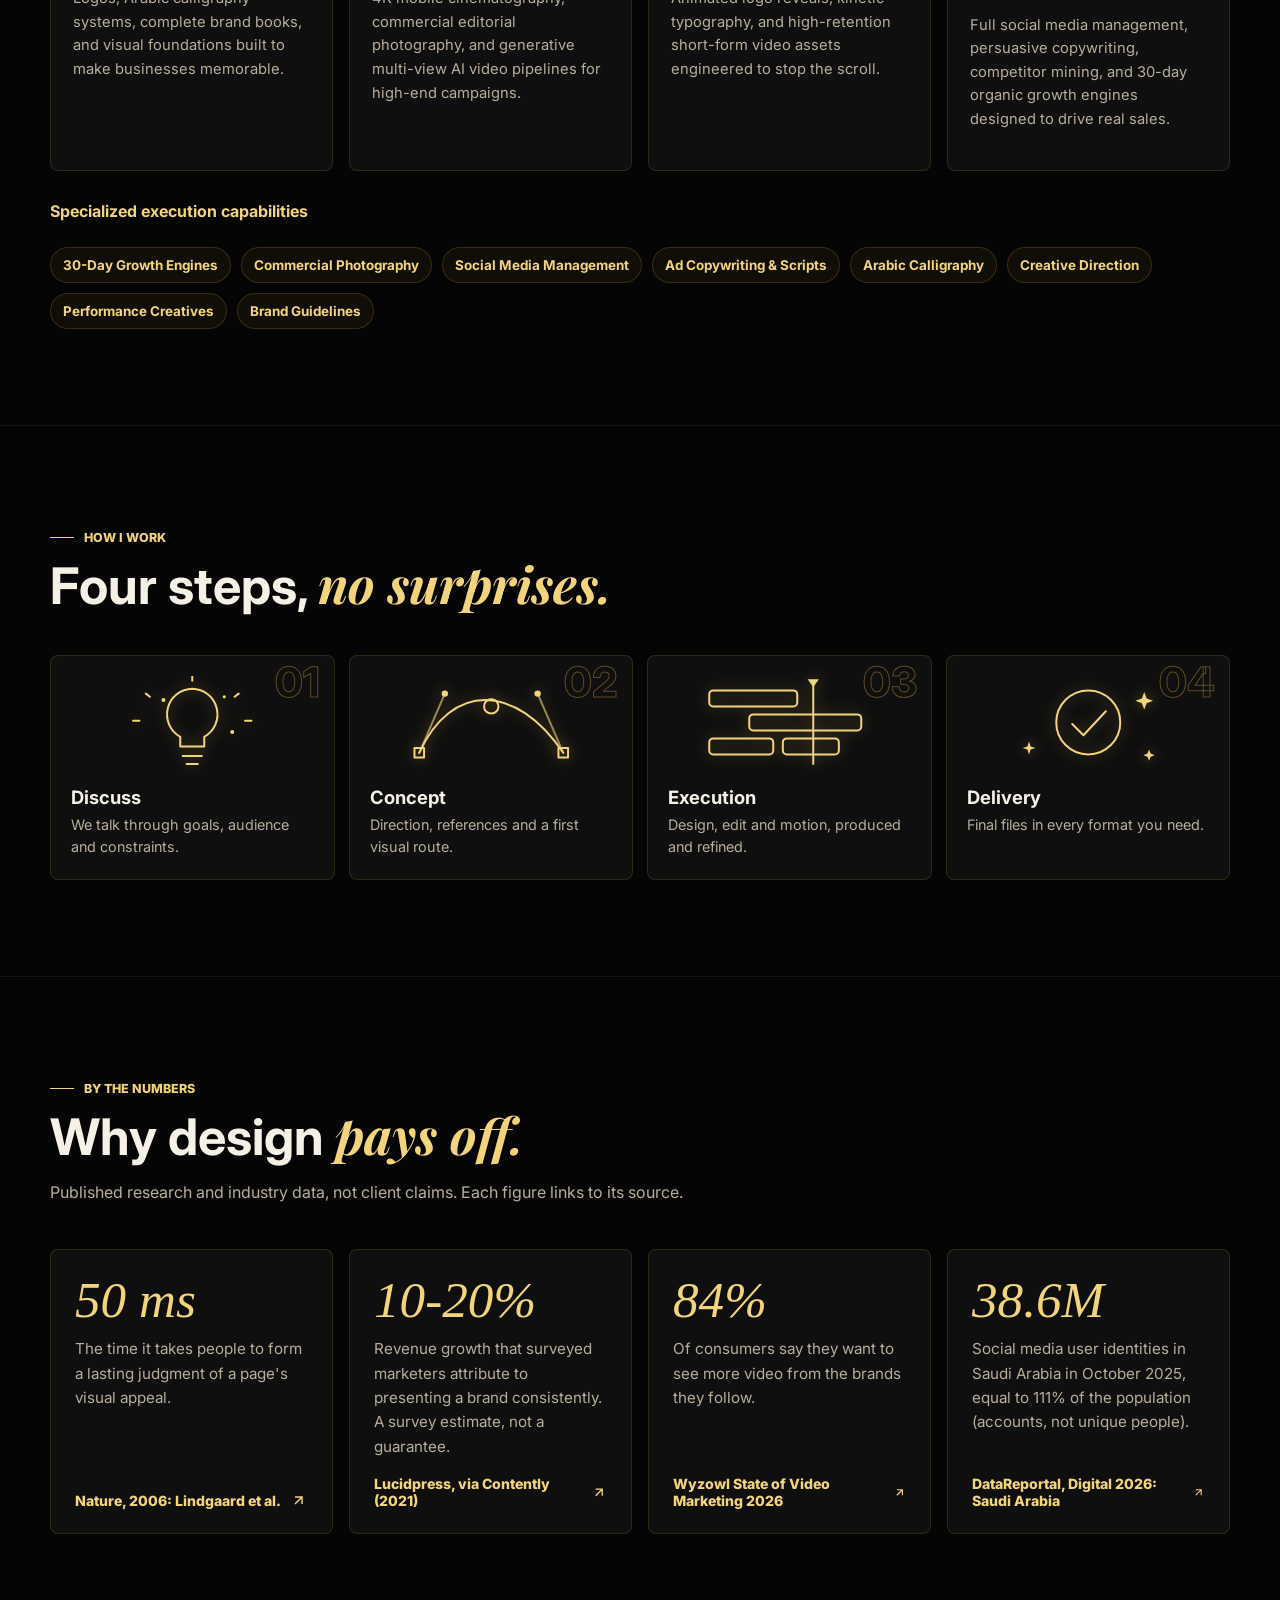
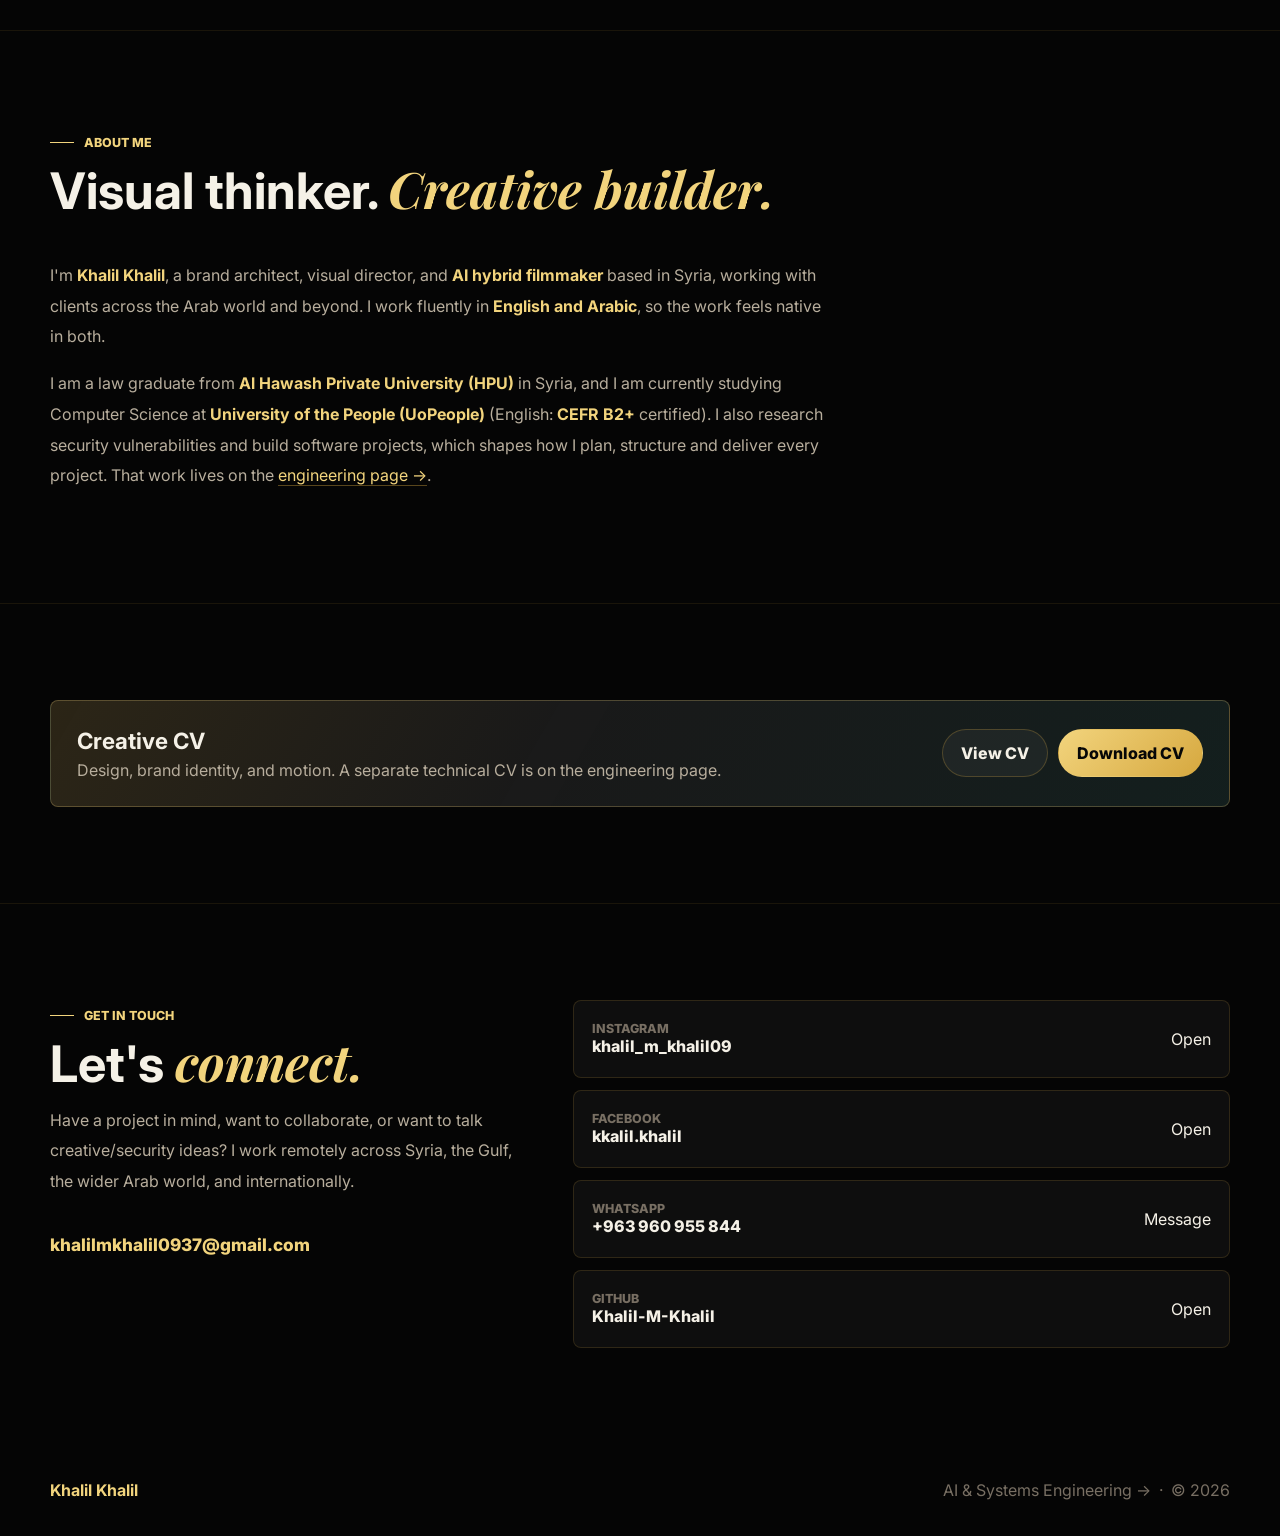
==== commit 15a5b4fc: "Refactor hero typography: prevent hyphen splits on AI-powered, balance line breaking, and scale resp" ====
--- a/design.html
+++ b/design.html
@@ -20,7 +20,7 @@
 
 <link href="https://fonts.googleapis.com/css2?family=Inter:wght@400;500;600;700;800&family=Lora:wght@500;600&family=Playfair+Display:ital,wght@0,700;1,700&display=swap" rel="stylesheet">
 
-<link rel="stylesheet" href="css/style.css?v=20261119_pm_v4">
+<link rel="stylesheet" href="css/style.css?v=20261119_typo_v6">
 
 </head>
 
@@ -48,7 +48,7 @@
 
     <span class="eyebrow reveal">Creative Director &bull; Generative Media &amp; Brand Systems</span>
 
-    <h1 class="reveal">Brand architecture, <span class="serif">motion &amp; AI cinematic</span> direction.</h1>
+    <h1 class="reveal">Brand architecture, <br class="desk-br"><span class="serif">motion &amp; AI cinematic</span> direction.</h1>
 
     <p class="hero-copy reveal">Based in Syria, working with brands and agencies across the Arab world and globally. I operate as a Creative Director blending strategic visual identity, Arabic calligraphy logos, and kinetic motion with AI-native cinematography that audiences recognise and remember.</p>
 
--- a/css/style.css
+++ b/css/style.css
@@ -210,11 +210,16 @@
   background: var(--gold-2);
 }
 h1, h2, h3, p { margin-top: 0; }
+h1, h2, h3 { text-wrap: balance; }
+.nowrap { white-space: nowrap; }
+.desk-br { display: inline; }
 .hero h1 {
   margin: 18px 0 16px;
-  font-size: 5.45rem;
-  line-height: .96;
+  font-size: clamp(2.35rem, 3.8vw, 3.75rem);
+  line-height: 1.08;
   font-weight: 800;
+  letter-spacing: -0.025em;
+  text-wrap: balance;
 }
 .serif {
   font-family: "Playfair Display", Georgia, serif;
@@ -774,7 +779,8 @@
 @media (max-width: 660px) {
   .container { width: min(100% - 28px, var(--max)); }
   .nav-inner { padding: 14px; }
-  .hero h1 { font-size: 3.25rem; }
+  .desk-br { display: none; }
+  .hero h1, .landing-hero-copy h1, .tech-hero-copy h1 { font-size: 2.35rem; line-height: 1.15; }
   .section h2, .studio-copy h2 { font-size: 2.35rem; }
   .hero-stats, .feature-grid, .ach-grid { grid-template-columns: 1fr; }
   /* Mobile image alignment fixes: preserve each source image's composition. */
@@ -867,7 +873,7 @@
 @media(prefers-reduced-motion:reduce){.step svg .d{stroke-dashoffset:0;transition:none}}
 
 /* ===== V3 ===== */
-.hero h1{font-size:clamp(2.5rem,5.6vw,4.9rem);line-height:1.04}
+.hero h1{font-size:clamp(2.35rem, 3.8vw, 3.75rem);line-height:1.08;letter-spacing:-0.025em;text-wrap:balance}
 .cases{display:grid;gap:26px}
 .case{display:grid;grid-template-columns:1.25fr 1fr;gap:28px;align-items:center;padding:18px;border:1px solid rgba(214,168,63,.17);border-radius:var(--radius);background:rgba(255,255,255,.04)}
 .case:nth-child(even){grid-template-columns:1fr 1.25fr}.case:nth-child(even) .case-media{order:2}
@@ -929,8 +935,8 @@
   align-items: center;
   gap: 52px;
 }
-.tech-hero-copy { max-width: 640px; }
-.tech-hero-copy h1 { margin: 18px 0 16px; font-size: 4.8rem; line-height: .98; font-weight: 800; }
+.tech-hero-copy { max-width: 680px; }
+.tech-hero-copy h1 { margin: 18px 0 16px; font-size: clamp(2.25rem, 3.5vw, 3.45rem); line-height: 1.08; font-weight: 800; letter-spacing: -0.025em; text-wrap: balance; }
 .tech-hero-copy .hero-actions { display: flex; flex-wrap: wrap; gap: 12px; margin-top: 28px; }
 
 .tech-terminal-stage {
@@ -1206,7 +1212,19 @@
   justify-content: center;
   position: relative;
 }
-.landing-hero-copy { max-width: 680px; }
+.landing-hero-grid {
+  grid-template-columns: minmax(0, 1.25fr) minmax(320px, 0.75fr);
+  gap: 48px;
+}
+.landing-hero-copy { max-width: 760px; }
+.landing-hero-copy h1 {
+  margin: 18px 0 16px;
+  font-size: clamp(2.35rem, 3.8vw, 3.75rem);
+  line-height: 1.08;
+  font-weight: 800;
+  letter-spacing: -0.025em;
+  text-wrap: balance;
+}
 .landing-scroll-cue {
   position: absolute;
   bottom: 24px;
